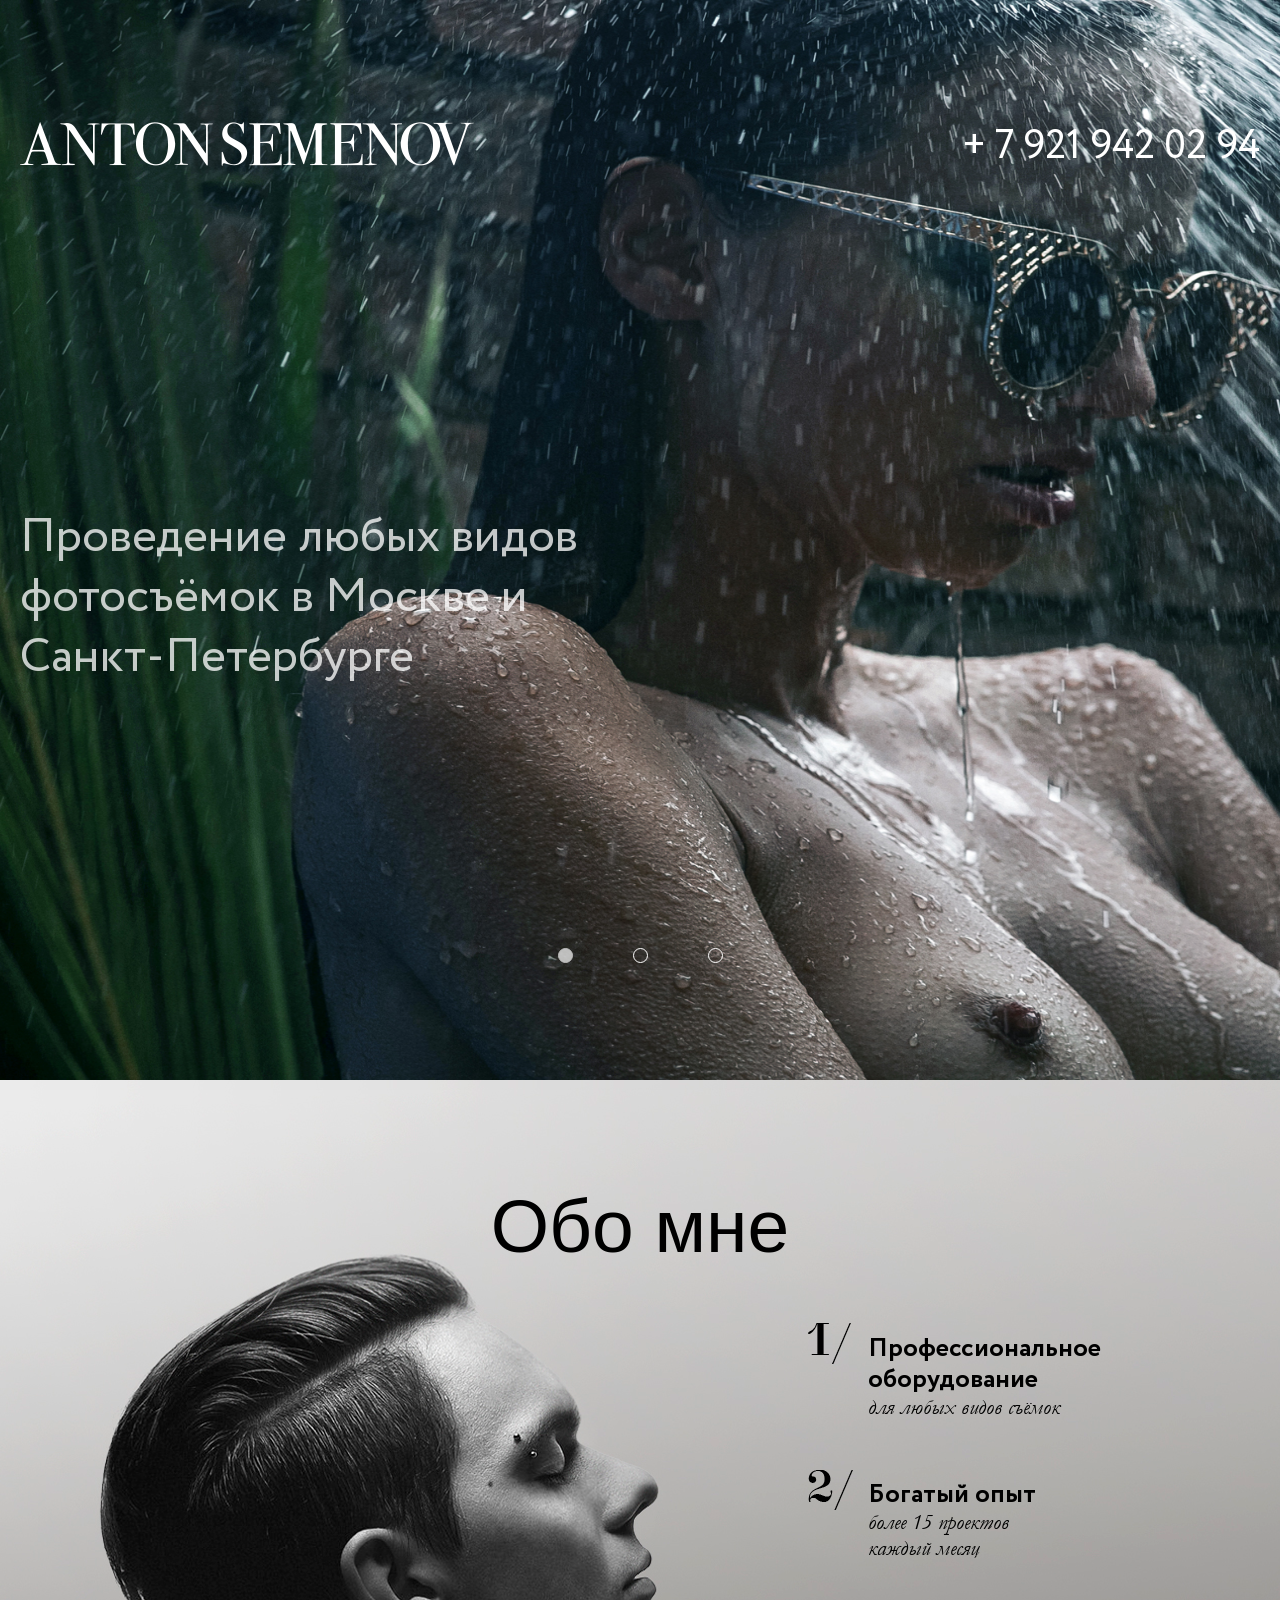
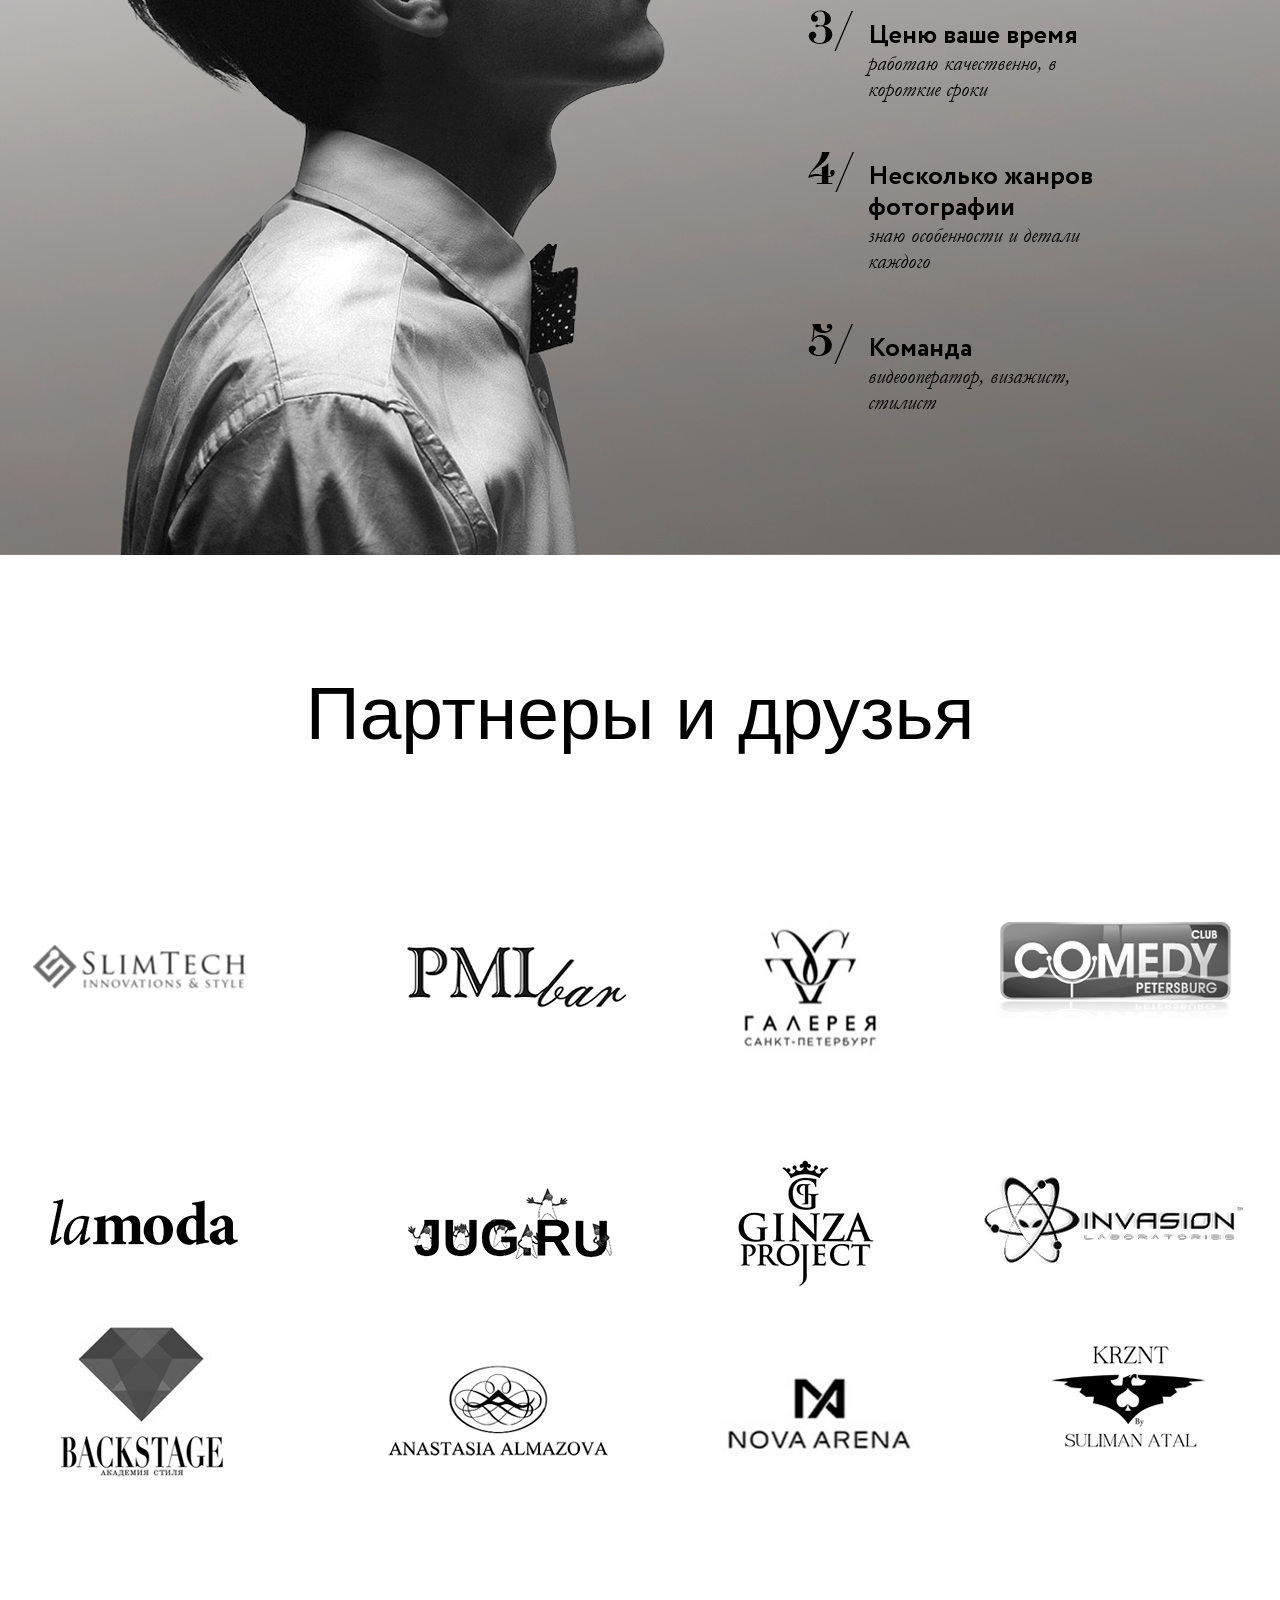
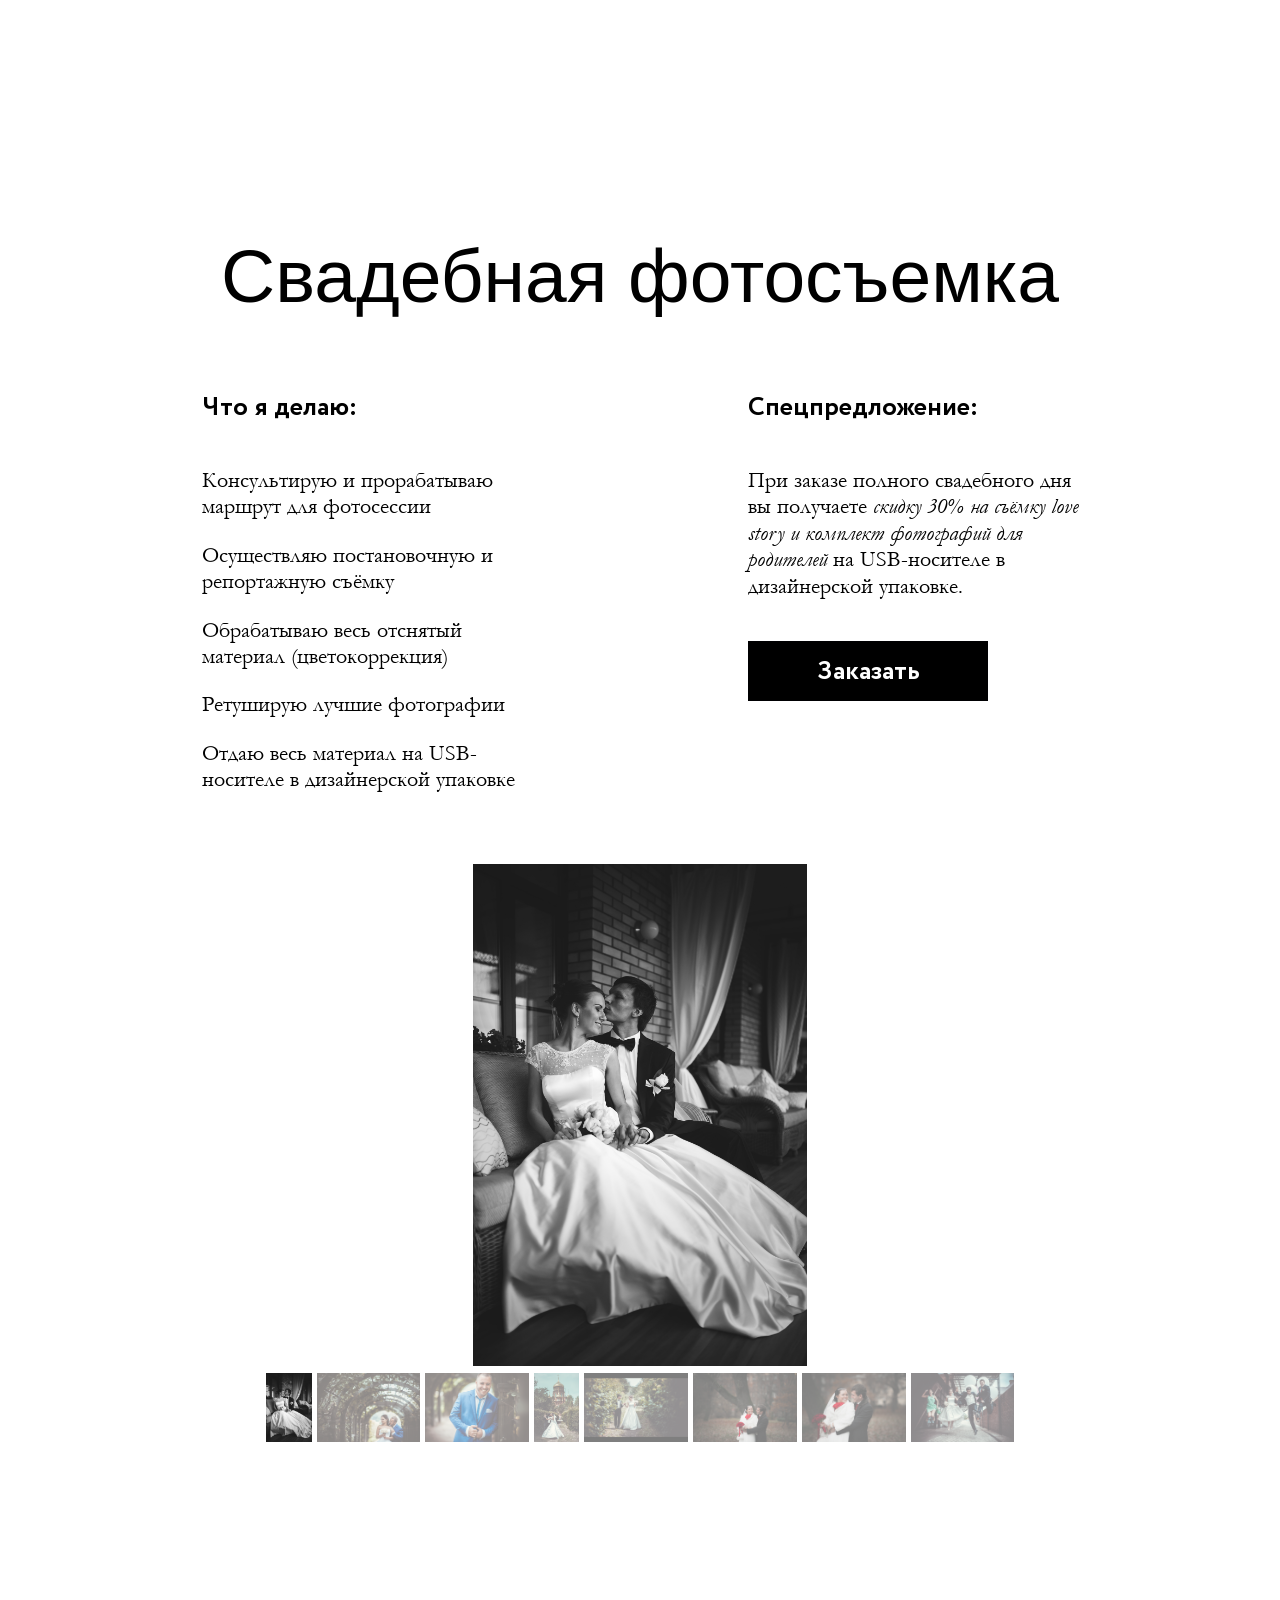
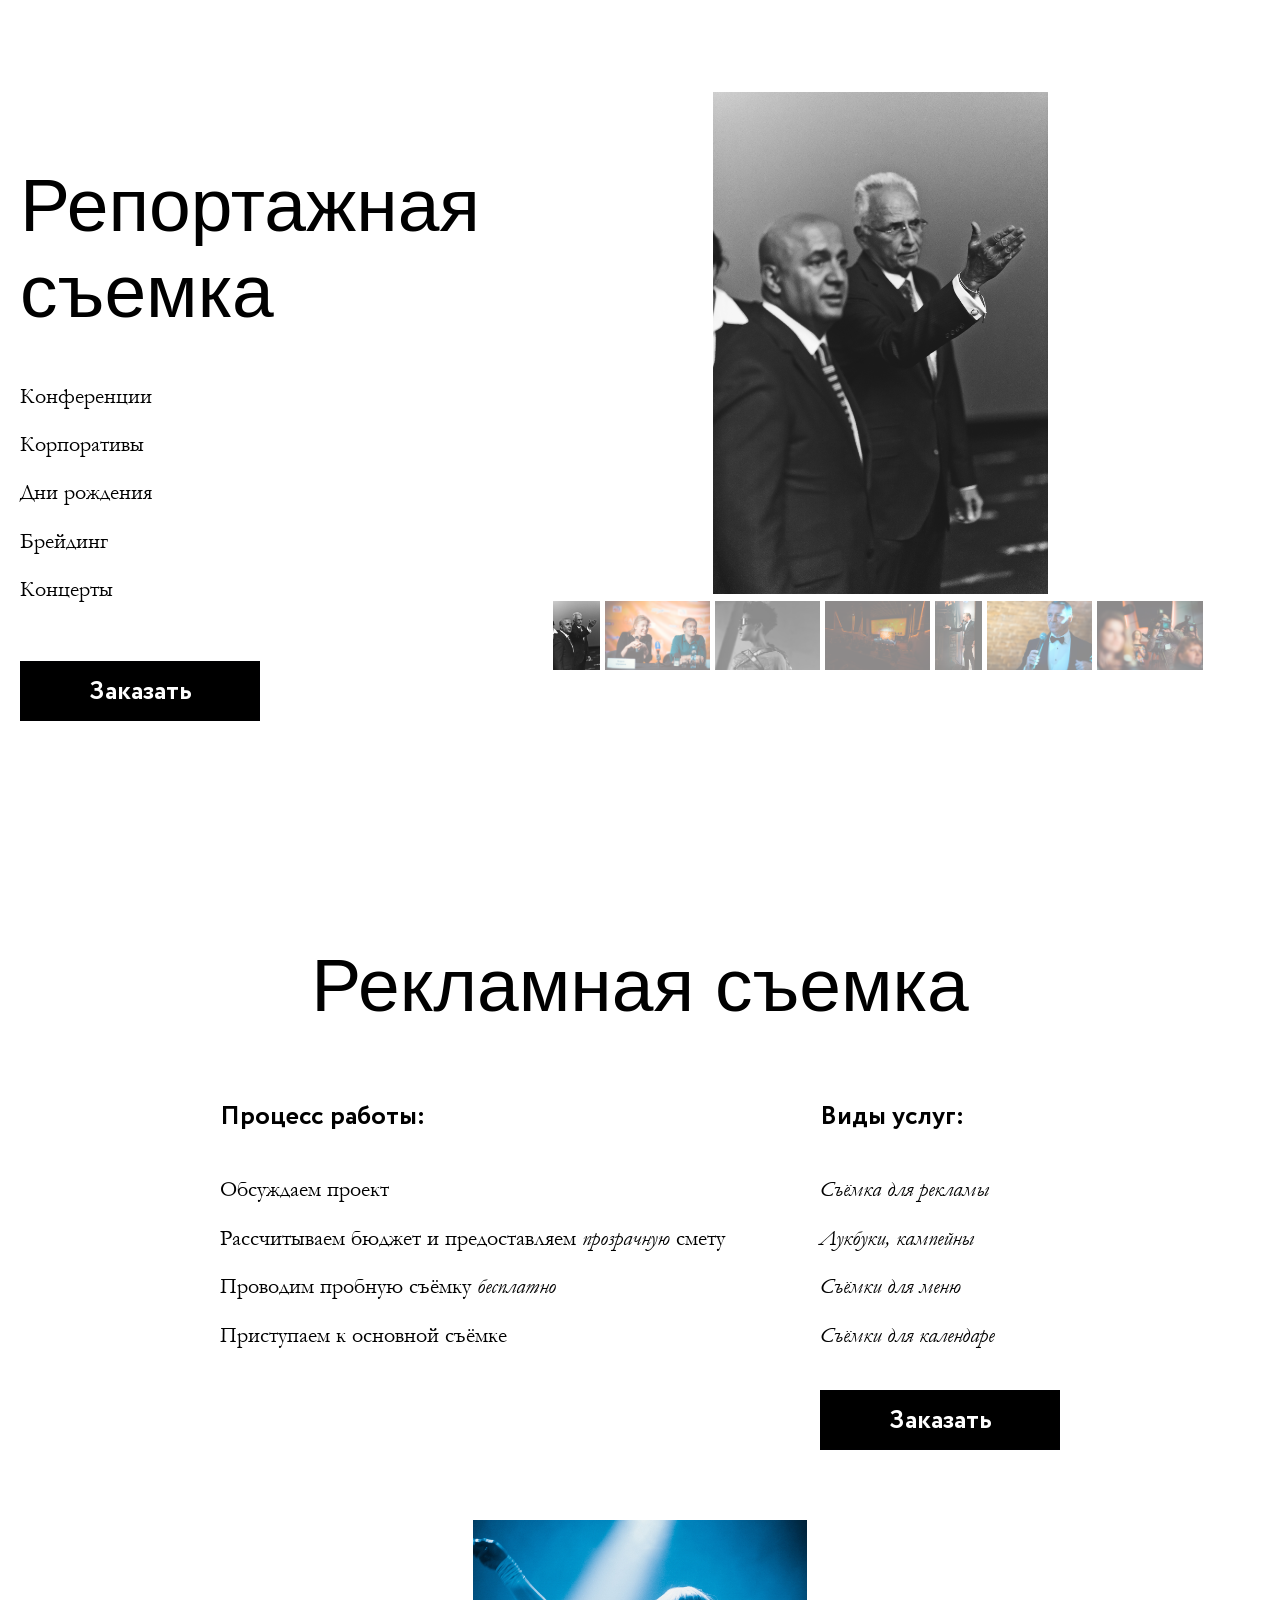
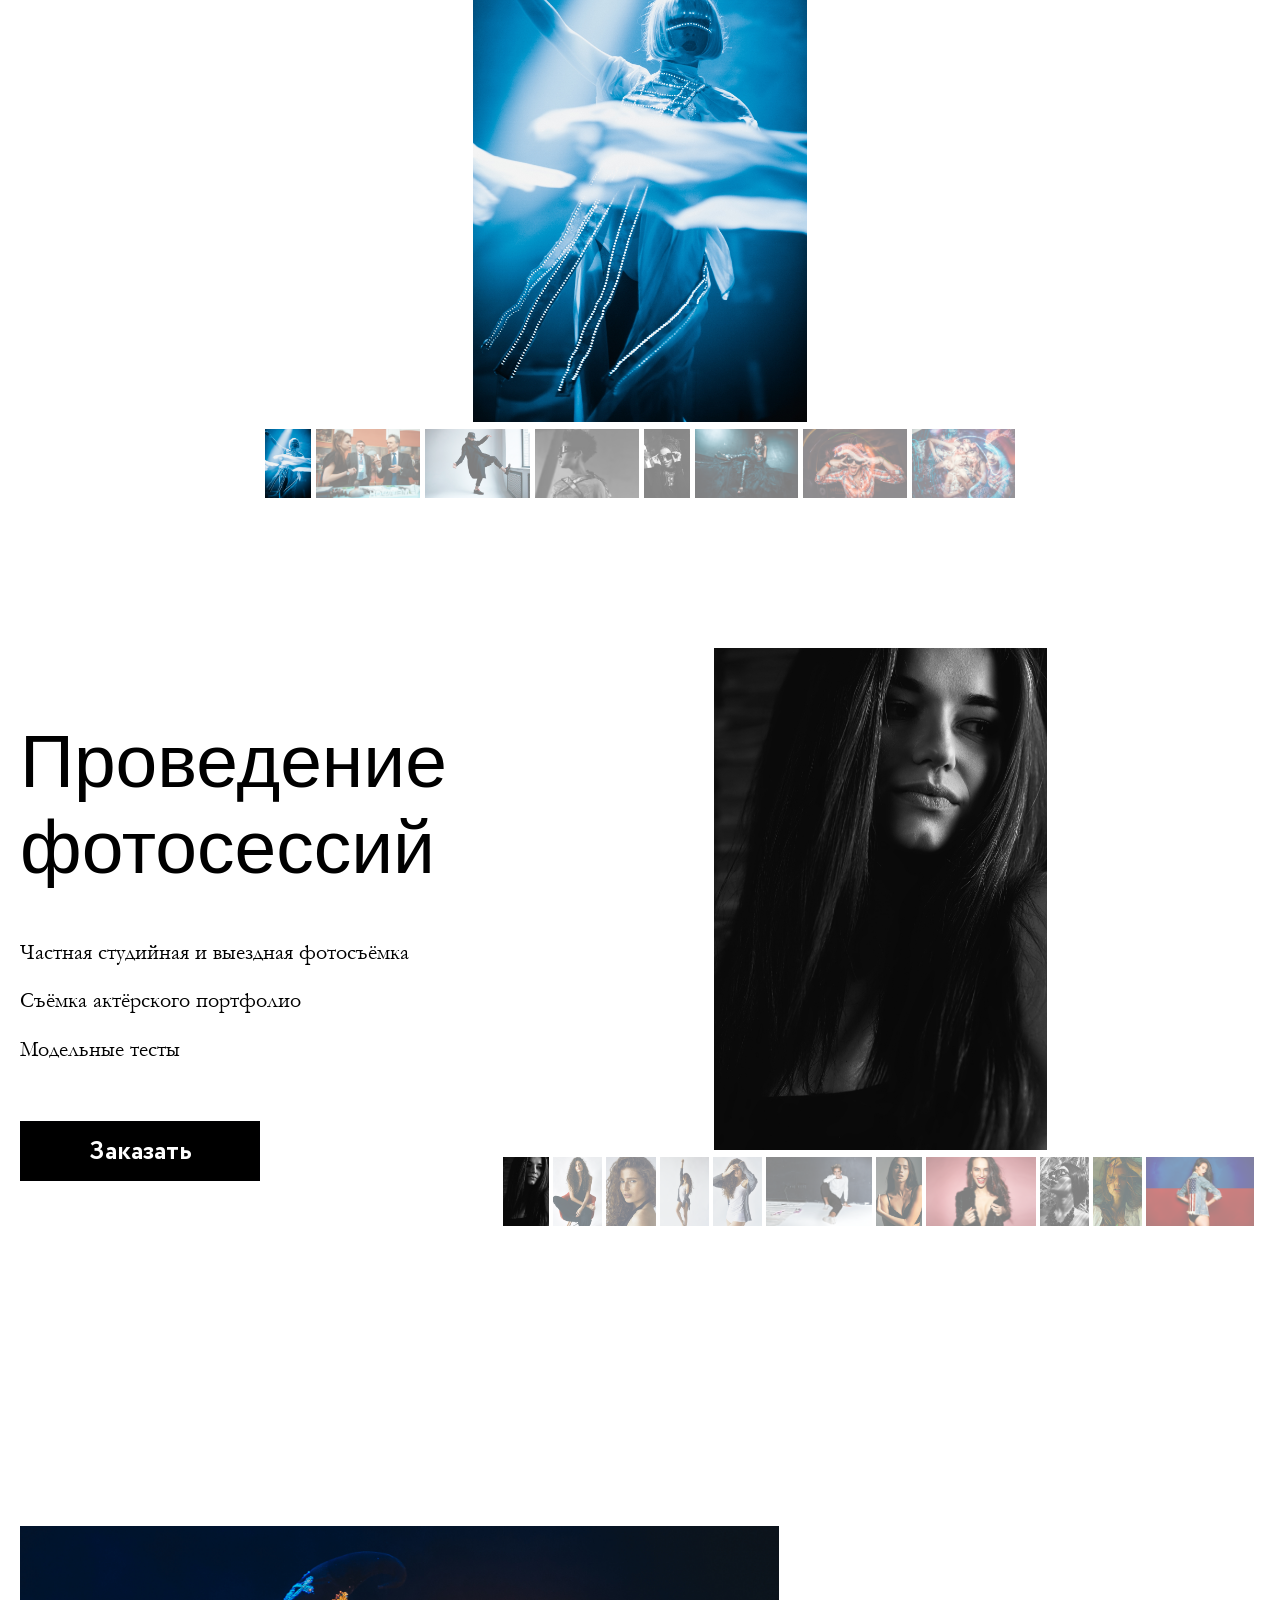
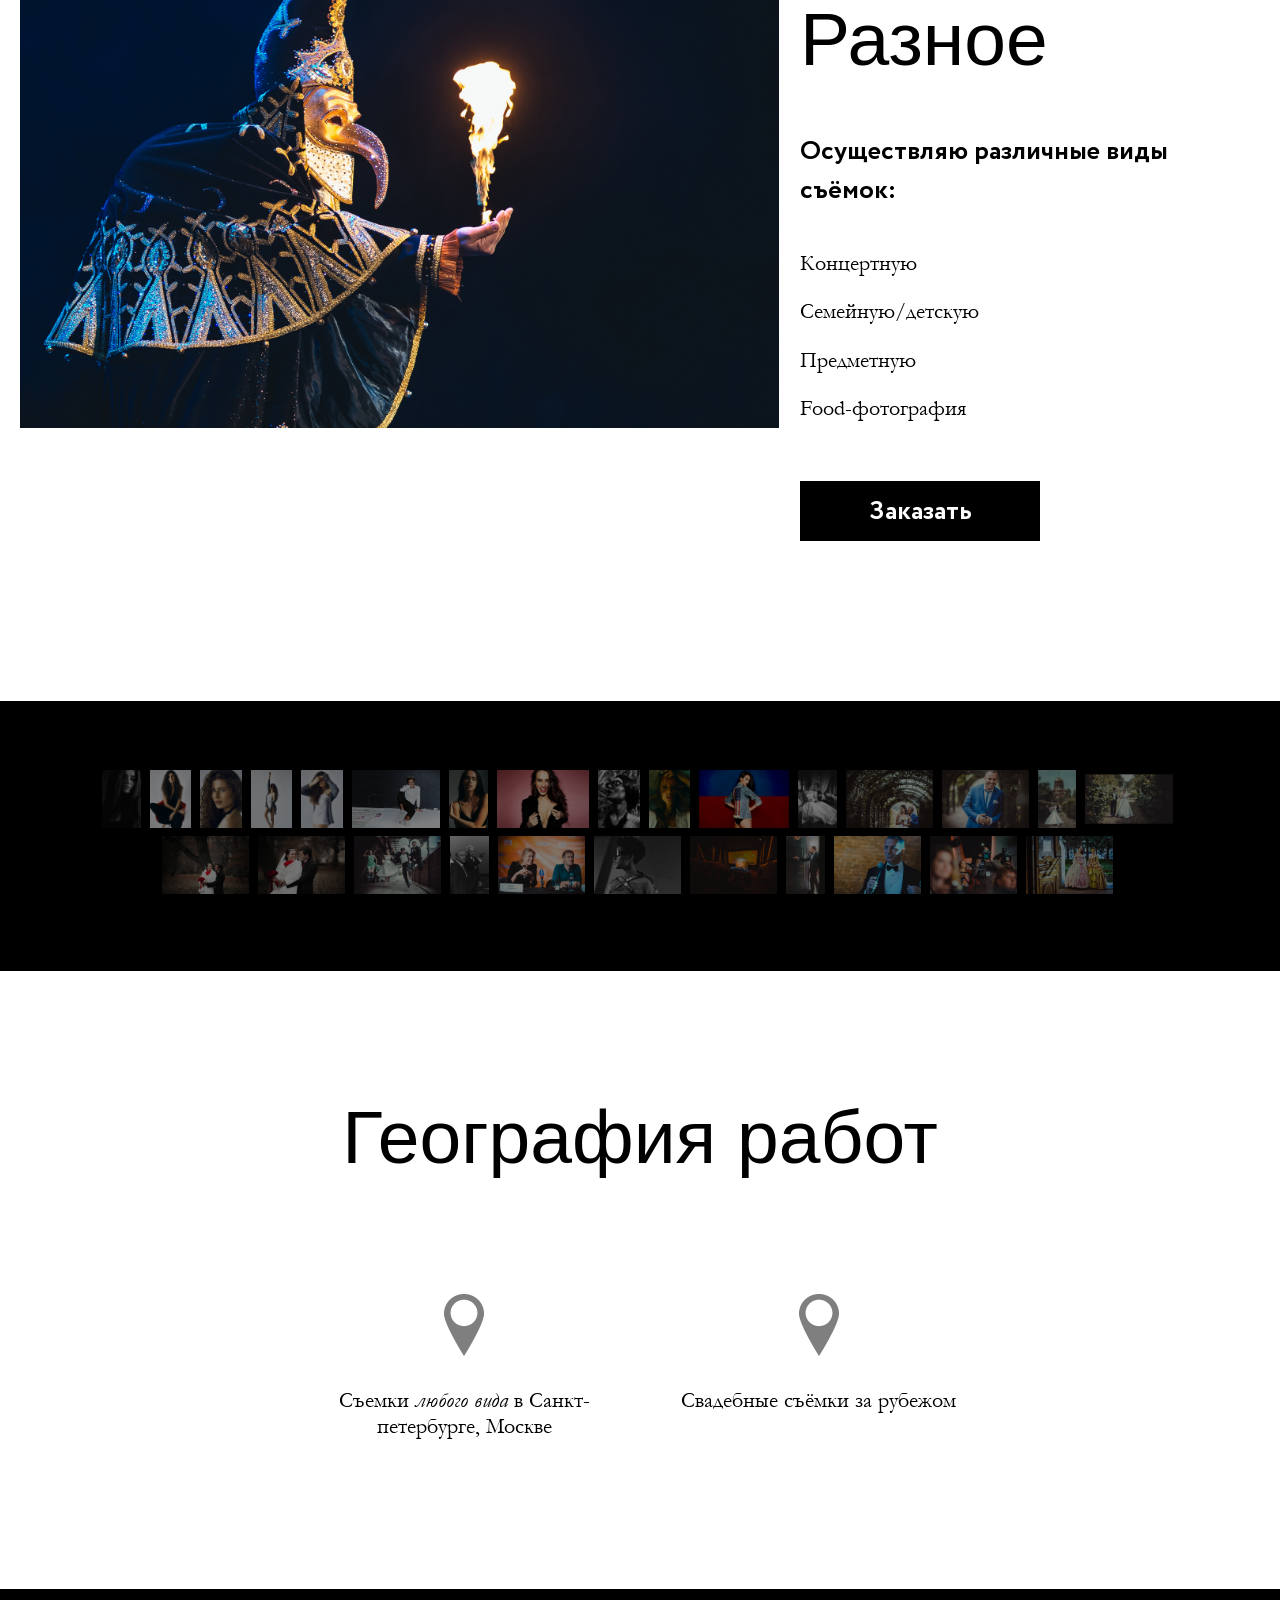
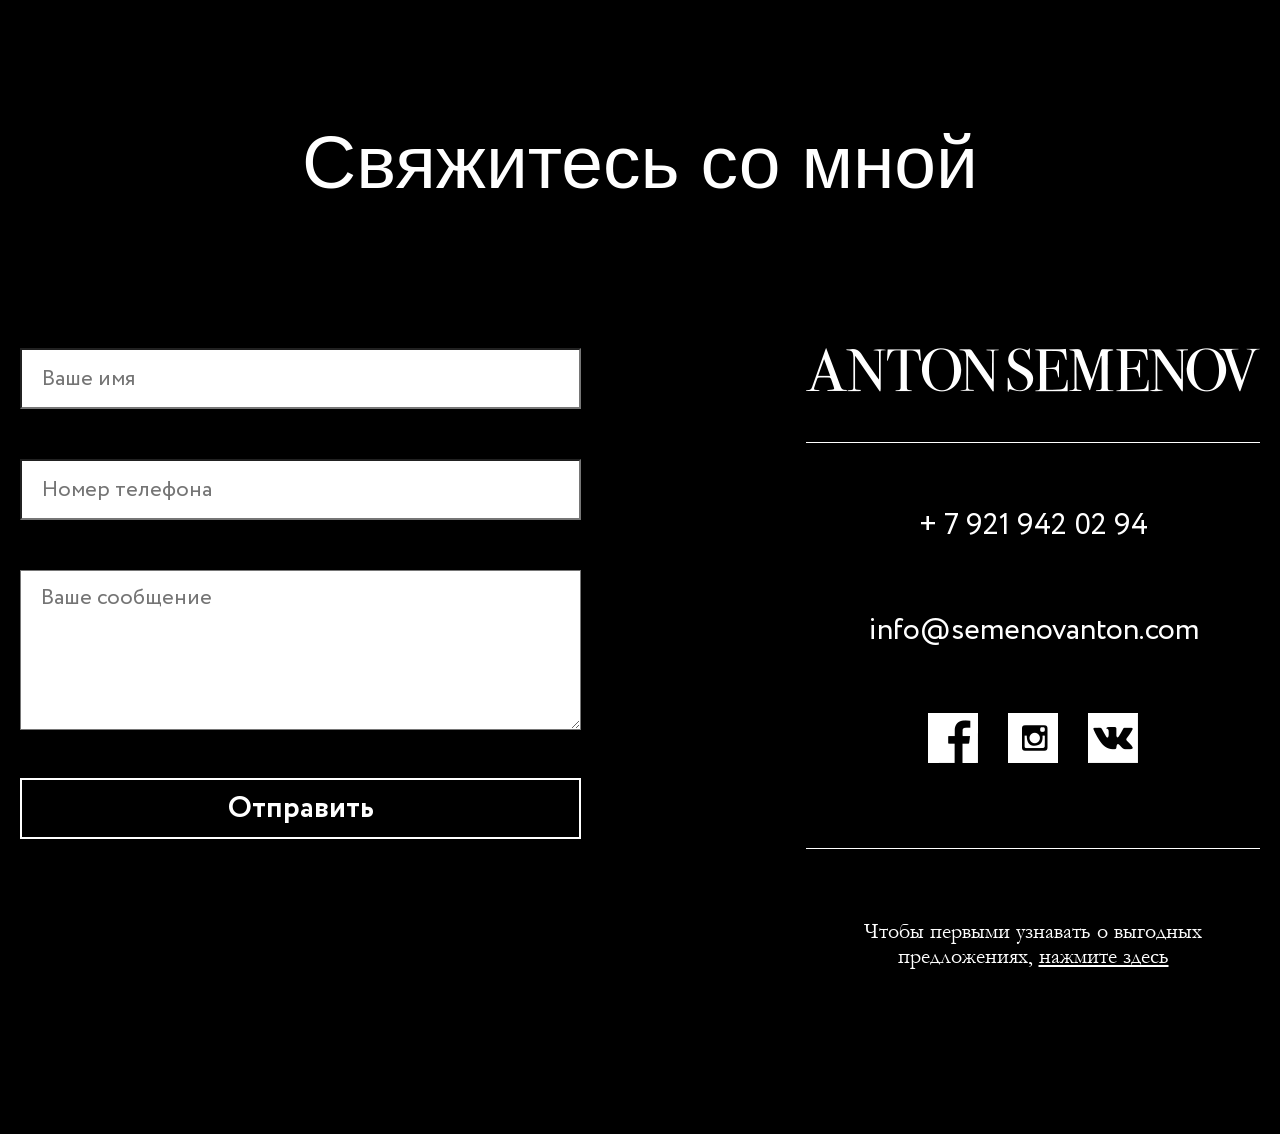
==== views/index.html @ 8fb03eb1 "Initial" ====
<!DOCTYPE html>
<html lang="en">
<head>
    <meta charset="UTF-8">
    <title>Anton Semenov</title>
    <link href="../assets/stylesheets/normalize.css" media="screen" rel="stylesheet" type="text/css">
    <link href="../assets/stylesheets/main.css" media="screen" rel="stylesheet" type="text/css">
    <!--[if lte IE 8]>
    <link href="../assets/stylesheets/ie8.css" media="screen" rel="stylesheet" type="text/css">
    <![endif]-->
    <link href="../assets/lightgallery/src/css/lightgallery.css" media="screen" rel="stylesheet" type="text/css">
    <link href="../assets/lightgallery/src/css/lg-transitions.css" media="screen" rel="stylesheet" type="text/css">
    <link href="../assets/lightgallery/src/css/lg-fb-comment-box.css" media="screen" rel="stylesheet" type="text/css">
    <link href="../assets/owl.carousel.2.0.0-beta.2.4/assets/owl.carousel.css" media="screen" rel="stylesheet" type="text/css">
    <script src="http://ajax.googleapis.com/ajax/libs/jquery/1.11.2/jquery.min.js"></script>
    <!--[if lte IE 8]>
    <script src="../assets/javascripts/css3-mediaqueries.min.js"></script>
    <script src="../assets/javascripts/selectivizr-min.js"></script>
    <script src="../assets/javascripts/html5shiv.min.js"></script>
    <script src="../assets/javascripts/html5shiv-printshiv.min.js"></script>
    <![endif]-->
</head>
<body>
    <section class="slider-section">
        <div class="slider">
            <div class="item">
                <div class="slider-img-container">
                    <img class="slider-img" src="../assets/images/slider/img1.jpg" alt="">
                </div>
                <div class="slider-wrapper">
                    <div class="contacts clearfix">
                        <div class="logo"></div>
                        <div class="phone">+ 7 921 942 02 94</div>
                    </div>
                    <div class="text-block">
                        Проведение любых видов
                        фотосъёмок в Москве
                        и Санкт-Петербурге
                    </div>
                </div>
            </div>
            <div class="item">
                <div class="slider-img-container">
                    <img class="slider-img" src="../assets/images/slider/img2.jpg" alt="">
                </div>
                <div class="slider-wrapper">
                    <div class="contacts clearfix">
                        <div class="logo"></div>
                        <div class="phone">+ 7 921 942 02 94</div>
                    </div>
                    <div class="text-block">
                        Проведение любых видов
                        фотосъёмок в Москве
                        и Санкт-Петербурге
                    </div>
                </div>
            </div>
            <div class="item">
                <div class="slider-img-container">
                    <img class="slider-img" src="../assets/images/slider/img3.jpg" alt="">
                </div>
                <div class="slider-wrapper">
                    <div class="contacts clearfix">
                        <div class="logo"></div>
                        <div class="phone">+ 7 921 942 02 94</div>
                    </div>
                    <div class="text-block">
                        Проведение любых видов
                        фотосъёмок в Москве
                        и Санкт-Петербурге
                    </div>
                </div>
            </div>
        </div>
        <div class="pagination-container">
            <div class="pagination"></div>
        </div>
    </section>
    <section class="about-me">
        <div class="header-container">
            <div class="big-header">Обо мне</div>
        </div>
        <div class="block-wrapper clearfix">
            <div class="photo"></div>
            <table class="advantages-table">
                <tr>
                    <td>
                        <ul class="advantages-list">
                            <li>
                                <div class="number one"></div>
                                <div class="advantage-name">Профессиональное
                                    оборудование</div>
                                <div class="advantage-description">для любых видов съёмок</div>
                            <li>
                                <div class="number two"></div>
                                <div class="advantage-name">Богатый опыт</div>
                                <div class="advantage-description">более 15 проектов<br>
                                    каждый месяц</div>
                            <li>
                                <div class="number three"></div>
                                <div class="advantage-name">Ценю ваше время</div>
                                <div class="advantage-description">работаю качественно,
                                    в короткие сроки</div>
                            <li>
                                <div class="number four"></div>
                                <div class="advantage-name">Несколько
                                    жанров фотографии</div>
                                <div class="advantage-description">знаю особенности
                                    и детали каждого</div>
                            <li>
                                <div class="number five"></div>
                                <div class="advantage-name">Команда</div>
                                <div class="advantage-description">видеооператор,
                                    визажист, стилист</div>
                        </ul>
                    </td>
                    <td>
                        <ul class="advantages-list">
                            <li>
                                <div class="number four"></div>
                                <div class="advantage-name">Несколько
                                    жанров фотографии</div>
                                <div class="advantage-description">знаю особенности
                                    и детали каждого</div>
                            <li>
                                <div class="number five"></div>
                                <div class="advantage-name">Команда</div>
                                <div class="advantage-description">видеооператор,
                                    визажист, стилист</div>
                        </ul>
                    </td>
                </tr>
            </table>
        </div>
    </section>
    <section class="partners">
        <div class="big-header">Партнеры и друзья</div>
        <div class="block-wrapper">
            <ul class="partners-list first">
               <li class="slimtech">
                   <a href=""></a>
                <li class="pmi">
                    <a href=""></a>
                <li class="gallery">
                    <a href=""></a>
                <li class="comedy">
                    <a href=""></a>
            </ul>
            <ul class="partners-list second">
                <li class="lamoda">
                    <a href=""></a>
                <li class="yug">
                    <a href=""></a>
                <li class="ginza">
                    <a href=""></a>
                <li class="invasion">
                    <a href=""></a>
            </ul>
            <ul class="partners-list third">
                <li class="backstage">
                    <a href=""></a>
                <li class="almazova">
                    <a href=""></a>
                <li class="nova-arena">
                    <a href=""></a>
                <li class="krznt">
                    <a href=""></a>
            </ul>
        </div>
    </section>
    <section class="wedding">
        <div class="block-wrapper clearfix">
            <article class="section-description">
                <div class="big-header">Свадебная <span>фотосъемка</span></div>
                <div class="articles clearfix">
                    <div class="offer">
                        <div class="offer-name">Что я делаю:</div>
                        <ul class="offer-list">
                            <li>Консультирую и прорабатываю маршрут для фотосессии
                            <li>Осуществляю постановочную и репортажную съёмку
                            <li>Обрабатываю весь отснятый материал (цветокоррекция)
                            <li>Ретуширую лучшие фотографии
                            <li>Отдаю весь материал на USB- носителе в дизайнерской упаковке
                        </ul>
                    </div>
                    <div class="offer right">
                        <div class="offer-name">Cпецпредложение:</div>
                        <ul class="offer-list">
                            <li>При заказе полного свадебного дня вы получаете <span>скидку 30% на съёмку love story и
                                комплект фотографий для родителей</span> на USB-носителе в дизайнерской упаковке.
                        </ul>
                        <a href="#" class="btn">Заказать</a>
                    </div>
                </div>
            </article>
            <article class="gallery">
                <div class="big-img-container">
                    <div class="bg"></div>
                    <img src="../assets/images/wedding/big1.jpg" alt="wedding" class="big-img vertical">
                </div>
                <div class="small-images-container">
                    <ul class="small-images-list">
                        <li><img src="../assets/images/wedding/big1.jpg" alt="wedding" class="small-img vertical active">
                        <li><img src="../assets/images/wedding/big2.jpg" alt="wedding" class="small-img">
                        <li><img src="../assets/images/wedding/big3.jpg" alt="wedding" class="small-img">
                        <li><img src="../assets/images/wedding/big4.jpg" alt="wedding" class="small-img vertical">
                        <li><img src="../assets/images/wedding/big5.jpg" alt="wedding" class="small-img">
                        <li><img src="../assets/images/wedding/big6.jpg" alt="wedding" class="small-img">
                        <li><img src="../assets/images/wedding/big7.jpg" alt="wedding" class="small-img">
                        <li><img src="../assets/images/wedding/big8.jpg" alt="wedding" class="small-img">
                    </ul>
                </div>
            </article>
        </div>
    </section>
    <section class="report">
        <div class="block-wrapper clearfix">
            <article class="section-description">
            <div class="articles">
                <div class="big-header">Репортажная <span>съемка</span></div>
                <div class="offer">
                    <ul class="offer-list">
                        <li>Конференции
                        <li>Корпоративы
                        <li>Дни рождения
                        <li>Брейдинг
                        <li>Концерты
                    </ul>
                    <a class="btn" href="">Заказать</a>
                </div>
            </div>
            </article>
            <article class="gallery">
                <div class="big-img-container">
                    <div class="bg"></div>
                    <img src="../assets/images/report/big1.jpg" alt="report" class="big-img vertical">
                </div>
                <div class="small-images-container">
                    <ul class="small-images-list">
                        <li><img src="../assets/images/report/big1.jpg" alt="report" class="small-img vertical active">
                        <li><img src="../assets/images/report/big2.jpg" alt="report" class="small-img">
                        <li><img src="../assets/images/report/big3.jpg" alt="report" class="small-img">
                        <li><img src="../assets/images/report/big4.jpg" alt="report" class="small-img">
                        <li><img src="../assets/images/report/big5.jpg" alt="report" class="small-img vertical">
                        <li><img src="../assets/images/report/big6.jpg" alt="report" class="small-img">
                        <li><img src="../assets/images/report/big7.jpg" alt="report" class="small-img">
                        <li><img src="../assets/images/report/big8.jpg" alt="report" class="small-img">
                    </ul>
                </div>
            </article>
        </div>
    </section>
    <section class="ads">
        <div class="block-wrapper clearfix">
            <article class="section-description">
                <div class="big-header">Рекламная <span>съемка</span></div>
                <div class="articles clearfix">
                    <div class="offer">
                        <div class="offer-name">Процесс работы:</div>
                        <ul class="offer-list">
                            <li>Обсуждаем проект
                            <li>Рассчитываем бюджет и предоставляем <span>прозрачную</span> смету
                            <li>Проводим пробную съёмку <span>бесплатно</span>
                            <li>Приступаем к основной съёмке
                        </ul>
                    </div>
                    <div class="offer right">
                        <div class="offer-name">Виды услуг:</div>
                        <ul class="offer-list">
                            <li><span>Съёмка для рекламы</span>
                            <li><span>Лукбуки, кампейны</span>
                            <li><span>Съёмки для меню </span>
                            <li><span>Съёмки для календаре</span>
                        </ul>
                        <a href="#" class="btn">Заказать</a>
                    </div>
                </div>
            </article>
            <article class="gallery">
                <div class="big-img-container">
                    <div class="bg"></div>
                    <img src="../assets/images/_r_/big1.jpg" alt="ads" class="big-img vertical">
                </div>
                <div class="small-images-container">
                    <ul class="small-images-list">
                        <li><img src="../assets/images/_r_/big1.jpg" alt="_r_" class="small-img vertical active">
                        <li><img src="../assets/images/_r_/big2.jpg" alt="_r_" class="small-img">
                        <li><img src="../assets/images/_r_/big3.jpg" alt="_r_" class="small-img">
                        <li><img src="../assets/images/_r_/big4.jpg" alt="_r_" class="small-img">
                        <li><img src="../assets/images/_r_/big5.jpg" alt="_r_" class="small-img vertical">
                        <li><img src="../assets/images/_r_/big6.jpg" alt="_r_" class="small-img">
                        <li><img src="../assets/images/_r_/big7.jpg" alt="_r_" class="small-img">
                        <li><img src="../assets/images/_r_/big8.jpg" alt="_r_" class="small-img">
                    </ul>
                </div>
            </article>
        </div>
    </section>
    <section class="photoset">
        <div class="block-wrapper clearfix">
            <article class="section-description">
                <div class="articles">
                    <div class="big-header">Проведение <span>фотосессий</span></div>
                    <div class="offer">
                        <ul class="offer-list">
                            <li>Частная студийная и выездная фотосъёмка
                            <li>Съёмка актёрского портфолио
                            <li>Модельные тесты
                        </ul>
                        <a class="btn" href="">Заказать</a>
                    </div>
                </div>
            </article>
            <article class="gallery">
                <div class="big-img-container">
                    <div class="bg"></div>
                    <img src="../assets/images/photoset/big1.jpg" alt="report" class="big-img vertical">
                </div>
                <div class="small-images-container">
                    <ul class="small-images-list">
                        <li><img src="../assets/images/photoset/big1.jpg" alt="photoset" class="small-img vertical active">
                        <li><img src="../assets/images/photoset/big2.jpg" alt="photoset" class="small-img vertical">
                        <li><img src="../assets/images/photoset/big3.jpg" alt="photoset" class="small-img vertical">
                        <li><img src="../assets/images/photoset/big4.jpg" alt="photoset" class="small-img vertical">
                        <li><img src="../assets/images/photoset/big5.jpg" alt="photoset" class="small-img vertical">
                        <li><img src="../assets/images/photoset/big6.jpg" alt="photoset" class="small-img">
                        <li><img src="../assets/images/photoset/big7.jpg" alt="photoset" class="small-img vertical">
                        <li><img src="../assets/images/photoset/big8.jpg" alt="photoset" class="small-img">
                        <li><img src="../assets/images/photoset/big9.jpg" alt="photoset" class="small-img vertical">
                        <li><img src="../assets/images/photoset/big10.jpg" alt="photoset" class="small-img vertical">
                        <li><img src="../assets/images/photoset/big11.jpg" alt="photoset" class="small-img">
                    </ul>
                </div>
            </article>
        </div>
    </section>
    <section class="others">
        <div class="block-wrapper clearfix">
            <article class="section-description">
                <div class="articles">
                    <div class="big-header">Разное</div>
                    <div class="offer">
                        <div class="offer-name">Осуществляю различные виды съёмок:</div>
                        <ul class="offer-list">
                            <li>Концертную
                            <li>Семейную/детскую
                            <li>Предметную
                            <li>Food-фотография
                        </ul>
                        <a class="btn" href="">Заказать</a>
                    </div>
                </div>
            </article>
            <article class="gallery">
                <div class="big-img-container">
                    <div class="bg"></div>
                    <img src="../assets/images/others/big1.jpg" alt="report" class="big-img">
                </div>
            </article>
        </div>
    </section>
    <section class="large-gallery">
        <div id="lightgallery" class="large-gallery-container">
            <a href="../assets/images/photoset/big1.jpg">
                <img class="vertical" src="../assets/images/photoset/big1.jpg" />
            </a>
            <a href="../assets/images/photoset/big2.jpg">
                <img src="../assets/images/photoset/big2.jpg" />
            </a>
            <a href="../assets/images/photoset/big3.jpg">
                <img src="../assets/images/photoset/big3.jpg" />
            </a>
            <a href="../assets/images/photoset/big4.jpg">
                <img src="../assets/images/photoset/big4.jpg" />
            </a>
            <a href="../assets/images/photoset/big5.jpg">
                <img src="../assets/images/photoset/big5.jpg" />
            </a>
            <a href="../assets/images/photoset/big6.jpg">
                <img src="../assets/images/photoset/big6.jpg" />
            </a>
            <a href="../assets/images/photoset/big7.jpg">
                <img src="../assets/images/photoset/big7.jpg" />
            </a>
            <a href="../assets/images/photoset/big8.jpg">
                <img src="../assets/images/photoset/big8.jpg" />
            </a>
            <a href="../assets/images/photoset/big9.jpg">
                <img src="../assets/images/photoset/big9.jpg" />
            </a>
            <a href="../assets/images/photoset/big10.jpg">
                <img src="../assets/images/photoset/big10.jpg" />
            </a>
            <a href="../assets/images/photoset/big11.jpg">
                <img src="../assets/images/photoset/big11.jpg" />
            </a>
            <a href="../assets/images/wedding/big1.jpg">
                <img class="vertical" src="../assets/images/wedding/big1.jpg" />
            </a>
            <a href="../assets/images/wedding/big2.jpg">
                <img src="../assets/images/wedding/big2.jpg" />
            </a>
            <a href="../assets/images/wedding/big3.jpg">
                <img src="../assets/images/wedding/big3.jpg" />
            </a>
            <a href="../assets/images/wedding/big4.jpg">
                <img src="../assets/images/wedding/big4.jpg" />
            </a>
            <a href="../assets/images/wedding/big5.jpg">
                <img src="../assets/images/wedding/big5.jpg" />
            </a>
            <a href="../assets/images/wedding/big6.jpg">
                <img src="../assets/images/wedding/big6.jpg" />
            </a>
            <a href="../assets/images/wedding/big7.jpg">
                <img src="../assets/images/wedding/big7.jpg" />
            </a>
            <a href="../assets/images/wedding/big8.jpg">
                <img src="../assets/images/wedding/big8.jpg" />
            </a>
            <a href="../assets/images/report/big1.jpg">
                <img class="vertical" src="../assets/images/report/big1.jpg" />
            </a>
            <a href="../assets/images/report/big2.jpg">
                <img src="../assets/images/report/big2.jpg" />
            </a>
            <a href="../assets/images/report/big3.jpg">
                <img src="../assets/images/report/big3.jpg" />
            </a>
            <a href="../assets/images/report/big4.jpg">
                <img src="../assets/images/report/big4.jpg" />
            </a>
            <a href="../assets/images/report/big5.jpg">
                <img src="../assets/images/report/big5.jpg" />
            </a>
            <a href="../assets/images/report/big6.jpg">
                <img src="../assets/images/report/big6.jpg" />
            </a>
            <a href="../assets/images/report/big7.jpg">
                <img src="../assets/images/report/big7.jpg" />
            </a>
            <a href="../assets/images/report/big8.jpg">
                <img src="../assets/images/report/big8.jpg" />
            </a>
        </div>
    </section>
    <section class="geolocation">
        <div class="block-wrapper">
            <div class="big-header">География работ</div>
            <ul class="geo-list">
            <li class="geo">
                <div class="geo-image"></div>
                <div class="geo-description">Съемки <span>любого вида</span> в Санкт-петербурге, Москве</div>
            <li class="geo">
            <div class="geo-image"></div>
            <div class="geo-description">Свадебные съёмки за рубежом</div>
            </ul>
        </div>
    </section>
    <footer>
        <div class="block-wrapper">
            <div class="big-header">Свяжитесь со мной</div>
            <article class="contacts-block clearfix">
                <form action="" class="send-contacts" method="post" id="contacts-form">
                    <div class="form-wrapper">
                        <input type="text" name="name" placeholder="Ваше имя">
                        <input type="text" name="phone" placeholder="Номер телефона">
                        <textarea name="message" placeholder="Ваше сообщение"></textarea>
                        <input type="submit" name="submit" value="Отправить">
                    </div>
                </form>
                <div class="contacts">
                    <div class="logo"></div>
                    <div class="line"></div>
                    <div class="phone">+ 7 921 942 02 94</div>
                    <div class="email">info@semenovanton.com</div>
                    <ul class="social-list">
                        <li><a class="social-btn fb" href=""></a>
                        <li><a class="social-btn inst" href=""></a>
                        <li><a class="social-btn vk" href=""></a>
                    </ul>
                    <div class="line"></div>
                    <div class="subscribe">Чтобы первыми узнавать о выгодных
                        предложениях, <a href="#">нажмите здесь</a></div>
                </div>
            </article>
        </div>
    </footer>
    <script src="../assets/javascripts/jquery.carouFredSel-6.2.1-packed.js"></script>
    <script src="../assets/lightgallery/src/js/lightgallery.js"></script>
    <script src="../assets/lightgallery/src/js/lg-thumbnail.js"></script>
    <script src="../assets/lightgallery/src/js/lg-autoplay.js"></script>
    <script src="../assets/lightgallery/src/js/lg-fullscreen.js"></script>
    <script src="../assets/javascripts/owl.carousel.min.js"></script>
    <script src="../assets/javascripts/main.js"></script>
</body>
</html>
---- assets/stylesheets/main.css ----
@font-face {
  font-family: 'Circe-Light';
  src: url("../fonts/circe/Circe-Light.eot") format("embedded-opentype");
  src: url("../fonts/circe/Circe-Light.eot");
  src: url("../fonts/circe/Circe-Light.eot") format("embedded-opentype"), url("../fonts/circe/Circe-Light.woff") format("woff"), url("../fonts/circe/Circe-Light.ttf") format("truetype"), url("../fonts/circe/Circe-Light.svg") format("svg");
  font-weight: normal;
  font-style: normal; }

@font-face {
  font-family: 'Circe-Regular';
  src: url("../fonts/circe/Circe-Regular.eot") format("embedded-opentype");
  src: url("../fonts/circe/Circe-Regular.eot");
  src: url("../fonts/circe/Circe-Regular.eot") format("embedded-opentype"), url("../fonts/circe/Circe-Regular.woff") format("woff"), url("../fonts/circe/Circe-Regular.ttf") format("truetype"), url("../fonts/circe/Circe-Regular.svg") format("svg");
  font-weight: normal;
  font-style: normal; }

@font-face {
  font-family: 'Circe-Bold';
  src: url("../fonts/circe/Circe-Bold.eot") format("embedded-opentype");
  src: url("../fonts/circe/Circe-Bold.eot");
  src: url("../fonts/circe/Circe-Bold.eot") format("embedded-opentype"), url("../fonts/circe/Circe-Bold.woff") format("woff"), url("../fonts/circe/Circe-Bold.ttf") format("truetype"), url("../fonts/circe/Circe-Bold.svg") format("svg");
  font-weight: normal;
  font-style: normal; }

@font-face {
  font-family: 'Didona';
  src: url("../fonts/didona/Didona.eot") format("embedded-opentype");
  src: url("../fonts/didona/Didona.eot");
  src: url("../fonts/didona/Didona.eot?#iefix") format("embedded-opentype");
  src: url("../fonts/didona/Didona.woff") format("woff"), url("../fonts/didona/Didona.ttf") format("truetype"), url("../fonts/didona/Didona.svg") format("svg");
  font-weight: normal;
  font-style: normal; }

@font-face {
  font-family: 'Garamond';
  src: url("../fonts/garamond/Garamond.eot") format("embedded-opentype");
  src: url("../fonts/garamond/Garamond.eot");
  src: url("../fonts/garamond/Garamond.eot") format("embedded-opentype"), url("../fonts/garamond/Garamond.woff") format("woff"), url("../fonts/garamond/Garamond.ttf") format("truetype"), url("../fonts/garamond/Garamond.svg") format("svg");
  font-weight: normal;
  font-style: normal; }

@font-face {
  font-family: 'Garamond-Italic';
  src: url("../fonts/garamond/Garamond-Italic.eot") format("embedded-opentype");
  src: url("../fonts/garamond/Garamond-Italic.eot");
  src: url("../fonts/garamond/Garamond-Italic.eot") format("embedded-opentype"), url("../fonts/garamond/Garamond-Italic.woff") format("woff"), url("../fonts/garamond/Garamond-Italic.svg") format("svg");
  font-weight: normal;
  font-style: normal; }

input:-webkit-autofill,
input:-webkit-autofill:hover,
input:-webkit-autofill:focus,
input:-webkit-autofill:active,
textarea:-webkit-autofill,
textarea:-webkit-autofill:hover,
textarea:-webkit-autofill:focus,
textarea:-webkit-autofill:active {
  border: 0;
  outline: 0;
  outline-width: 0;
  -webkit-box-shadow: 0 0 0 1000px #fff inset;
  color: #444 !important;
  -webkit-text-fill-color: #444 !important; }

.clearfix:after {
  display: table;
  content: '';
  clear: both; }

.partners .partners-list li:before {
  position: absolute;
  top: 0;
  left: 0;
  right: 0;
  bottom: 0;
  content: ""; }

* {
  margin: 0;
  padding: 0; }

body {
  width: 100%;
  min-width: 1024px;
  font-family: "Circe-Regular", sans-serif;
  font-size: 18px;
  text-align: center;
  color: white;
  overflow-x: hidden; }

.slider-section {
  position: relative; }

.block-wrapper {
  margin: 0 auto;
  position: relative; }

.big-header {
  font-family: Didona, sans-serif;
  font-size: 75px;
  color: #000; }

.about-me {
  height: 1075px;
  padding-top: 88px;
  -webkit-box-sizing: border-box;
  -moz-box-sizing: border-box;
  box-sizing: border-box;
  /*.number {
    font: {
      family: "Didona", sans-serif;
      size: 45px;
    }
    color: #000;
    text-transform: uppercase;
    position: absolute;
    top: -10px;
    left: 0;
    .slash  {
      position: absolute;
      top: 5px;
      left: 10px;
    }
    &.three {
      @include size($number-w,$number-h);
      background: url("../images/sprite/img3.png") 0 0 no-repeat;
    }
  }*/
  background: url("../images/bg.png") center 0 no-repeat; }
  .about-me .block-wrapper {
    width: 1520px; }
  .about-me .header-container {
    height: 163px;
    -webkit-box-sizing: border-box;
    -moz-box-sizing: border-box;
    box-sizing: border-box;
    padding-top: 15px; }
  .about-me .advantages-table {
    float: right;
    height: 641px; }
    .about-me .advantages-table td {
      vertical-align: middle;
      padding-right: 80px; }
      .about-me .advantages-table td:last-child {
        padding-right: 0; }
  .about-me .advantages-list {
    list-style: none; }
    .about-me .advantages-list li {
      width: 320px;
      text-align: left;
      display: block;
      -webkit-box-sizing: border-box;
      -moz-box-sizing: border-box;
      box-sizing: border-box;
      position: relative;
      padding-left: 60px;
      margin-bottom: 57px; }
      .about-me .advantages-list li:last-child {
        margin-bottom: 0; }
      .about-me .advantages-list li:nth-child(4), .about-me .advantages-list li:nth-child(5) {
        display: none; }
  @media (max-width: 1700px) {
    .about-me .block-wrapper {
      width: 1240px; }
    .about-me .advantages-table {
      min-height: 641px; }
      .about-me .advantages-table td:last-child {
        display: none; }
    .about-me .advantages-list li:nth-child(4), .about-me .advantages-list li:nth-child(5) {
      display: block; } }
  .about-me .number {
    width: 45px;
    height: 41px;
    position: absolute;
    top: -10px;
    left: 0; }
    .about-me .number.one {
      width: 43px;
      height: 41px;
      background: url("../images/sprite/img1.png") 0 0 no-repeat; }
    .about-me .number.two {
      background: url("../images/sprite/img2.png") 0 0 no-repeat; }
    .about-me .number.three {
      background: url("../images/sprite/img3.png") 0 0 no-repeat; }
    .about-me .number.four {
      width: 46px;
      height: 41px;
      background: url("../images/sprite/img4.png") 0 0 no-repeat; }
    .about-me .number.five {
      background: url("../images/sprite/img5.png") 0 0 no-repeat; }
  .about-me .advantage-name {
    line-height: 1.2;
    font-family: 'Circe-Bold';
    font-size: 26px;
    color: #000; }
  .about-me .advantage-description {
    line-height: 1.2;
    font-family: 'Garamond-Italic';
    font-size: 22px;
    color: #000; }
  @media (max-width: 1528px) {
    .about-me {
      background-image: url("../images/small-bg.png"); }
      .about-me .advantages-table {
        margin-right: 50px; } }

.section-description .articles .offer {
  text-align: left;
  float: left;
  width: 330px; }
  .section-description .articles .offer.right {
    float: right; }
.section-description .articles .offer-name {
  margin-bottom: 41px;
  font-family: "Circe-Bold", sans-serif;
  font-size: 26px;
  color: #000; }
.section-description .articles .offer-list {
  list-style: none; }
  .section-description .articles .offer-list li {
    display: block;
    line-height: 1.2;
    font-family: "Garamond", sans-serif;
    font-size: 22px;
    color: #000;
    margin-bottom: 22px; }
    .section-description .articles .offer-list li span {
      font-family: "Garamond-Italic", sans-serif; }
    .section-description .articles .offer-list li:last-child {
      margin-bottom: 0; }

.btn {
  display: block;
  width: 240px;
  height: 60px;
  line-height: 62px;
  background: #000;
  position: relative;
  text-align: center;
  text-decoration: none;
  font-family: "Circe-Bold", sans-serif;
  font-size: 26px;
  color: #fff; }
  .btn:before {
    position: absolute;
    top: 0;
    left: 0;
    right: 0;
    bottom: 0;
    content: "";
    border: 1px solid #000002; }
  .btn:hover {
    color: #000;
    background: #fff; }
    .btn:hover:before {
      border: 3px solid #000002; }

.slider {
  position: relative;
  display: block;
  width: 1903px;
  max-width: 1903px !important;
  height: 1080px;
  margin: 0 auto; }
  .slider .slider-wrapper {
    position: relative;
    width: 1560px;
    margin: 0 auto; }
    @media (max-width: 1700px) {
      .slider .slider-wrapper {
        width: 1240px; } }
  .slider .item {
    -webkit-box-sizing: border-box;
    -moz-box-sizing: border-box;
    box-sizing: border-box;
    padding-top: 122px;
    position: absolute;
    top: 0;
    left: 0;
    width: 1903px;
    max-width: 1903px !important;
    height: 1080px;
    text-align: center; }
    .slider .item .slider-img-container {
      position: absolute;
      top: 0;
      left: 0;
      width: 100%;
      height: 1080px; }
    .slider .item .slider-img {
      display: block;
      margin: 0 auto;
      width: 1903px;
      height: 1080px; }
      @media (max-width: 1919px) {
        .slider .item .slider-img {
          position: absolute;
          left: 50%;
          top: 0;
          margin-left: -951.5px; } }
  .slider .contacts {
    margin-bottom: 327px; }
    .slider .contacts .logo {
      float: left;
      width: 454px;
      height: 44px;
      background: url("../images/logo.png") 0 0 no-repeat; }
    .slider .contacts .phone {
      position: relative;
      top: -5px;
      float: right;
      font-size: 40px; }
  .slider .text-block {
    text-align: left;
    display: block;
    float: left;
    font-size: 48px;
    line-height: 1.25;
    opacity: .76;
    max-width: 600px; }

.pagination-container {
  width: 100%;
  position: absolute;
  height: 15px;
  z-index: 11;
  bottom: 120px;
  left: 0;
  text-align: center; }
  .pagination-container .pagination {
    display: inline-block; }
    .pagination-container .pagination a {
      display: block;
      position: relative;
      z-index: 11;
      text-indent: -9999px;
      float: left;
      margin-right: 60px;
      width: 15px;
      height: 15px;
      -webkit-border-radius: 50%;
      -moz-border-radius: 50%;
      border-radius: 50%;
      -webkit-box-sizing: border-box;
      -moz-box-sizing: border-box;
      box-sizing: border-box;
      border: 1px solid white; }
      .pagination-container .pagination a:last-child {
        margin-right: 0; }
      .pagination-container .pagination a:hover {
        opacity: .7;
        background: white; }
      .pagination-container .pagination a.selected {
        opacity: .7;
        background: white; }

.partners {
  padding-top: 115px;
  padding-bottom: 249px; }
  .partners .big-header {
    margin-bottom: 150px; }
  .partners .block-wrapper {
    width: 1260px; }
  .partners .partners-list {
    list-style: none; }
    .partners .partners-list li {
      display: inline-block;
      position: relative; }
      .partners .partners-list li:first-child {
        width: 260px;
        margin-right: 77px; }
        .partners .partners-list li:first-child a {
          width: 260px; }
      .partners .partners-list li:nth-child(2) {
        width: 300px;
        margin-right: 57px; }
        .partners .partners-list li:nth-child(2) a {
          width: 300px; }
      .partners .partners-list li:nth-child(3) {
        width: 210px;
        margin-right: 54px; }
        .partners .partners-list li:nth-child(3) a {
          width: 210px; }
      .partners .partners-list li:nth-child(4) {
        width: 300px; }
        .partners .partners-list li:nth-child(4) a {
          width: 300px; }
      .partners .partners-list li:before {
        background-position: center center;
        background-repeat: no-repeat; }
      .partners .partners-list li.slimtech:before {
        top: -49px;
        left: -3px;
        background-image: url("../images/partners/slimtech.png");
        -webkit-background-size: 213px 44px;
        background-size: 213px 44px; }
      .partners .partners-list li.pmi:before {
        top: -24px;
        left: 35px;
        background-image: url("../images/partners/pml.png");
        -webkit-background-size: 220px 65px;
        background-size: 220px 65px; }
      .partners .partners-list li.gallery:before {
        background-image: url("../images/partners/gallery.png");
        -webkit-background-size: 234px 236px;
        background-size: 234px 236px; }
      .partners .partners-list li.comedy:before {
        top: -43px;
        left: -9px;
        background-image: url("../images/partners/comedy.png");
        -webkit-background-size: 232px 97px;
        background-size: 232px 97px; }
      .partners .partners-list li.lamoda:before {
        left: 5px;
        background-image: url("../images/partners/lamoda.png");
        -webkit-background-size: 188px 46px;
        background-size: 188px 46px; }
      .partners .partners-list li.yug:before {
        top: 6px;
        left: 25px;
        background-image: url("../images/partners/jugru.png");
        -webkit-background-size: 206px 75px;
        background-size: 206px 75px; }
      .partners .partners-list li.ginza:before {
        top: 10px;
        left: -8px;
        background-image: url("../images/partners/ginza.png");
        -webkit-background-size: 194px 138px;
        background-size: 194px 138px; }
      .partners .partners-list li.invasion:before {
        top: -4px;
        left: -11px;
        background-image: url("../images/partners/invasion.png");
        -webkit-background-size: 259px 89px;
        background-size: 259px 89px; }
      .partners .partners-list li.backstage:before {
        top: -27px;
        left: -1px;
        background-image: url("../images/partners/backstage.png");
        -webkit-background-size: 238px 170px;
        background-size: 238px 170px; }
      .partners .partners-list li.almazova:before {
        background-image: url("../images/partners/almazova.png");
        -webkit-background-size: 221px 97px;
        background-size: 221px 97px; }
      .partners .partners-list li.nova-arena:before {
        top: 2px;
        left: 15px;
        background-image: url("../images/partners/nova-arena.png");
        -webkit-background-size: 370px 187px;
        background-size: 370px 187px; }
      .partners .partners-list li.krznt:before {
        top: -26px;
        left: 19px;
        background-image: url("../images/partners/krznt.png");
        -webkit-background-size: 184px 127px;
        background-size: 184px 127px; }
    .partners .partners-list a {
      display: block;
      position: relative; }
    .partners .partners-list.first {
      height: 171px;
      margin-bottom: 54px; }
      .partners .partners-list.first li, .partners .partners-list.first a {
        height: 171px; }
    .partners .partners-list.second {
      height: 181px; }
      .partners .partners-list.second li, .partners .partners-list.second a {
        height: 181px; }
    .partners .partners-list.third {
      height: 201px; }
      .partners .partners-list.third li, .partners .partners-list.third a {
        height: 201px; }

.gallery {
  width: 759px;
  display: block; }
  .gallery .big-img-container {
    width: 759px;
    height: 502px;
    margin-bottom: 7px;
    position: relative; }
    .gallery .big-img-container .bg {
      position: absolute;
      height: 1px;
      width: 950px;
      background: #000;
      top: 171px;
      right: -50px;
      display: none; }
    @media (min-width: 1700px) {
      .gallery .big-img-container .bg {
        display: block; } }
    .gallery .big-img-container .big-img {
      position: relative;
      z-index: 5;
      width: 759px;
      height: 502px; }
      .gallery .big-img-container .big-img.vertical {
        width: auto;
        height: 502px; }
  .gallery .small-images-container {
    width: 759px;
    position: relative;
    text-align: center; }
  .gallery .small-images-list {
    width: 759px;
    height: 69px;
    overflow: hidden;
    text-align: center; }
    .gallery .small-images-list li {
      height: 69px;
      display: inline-block;
      margin-right: 5px; }
      .gallery .small-images-list li:last-child {
        margin-right: 0; }
      .gallery .small-images-list li .small-img {
        display: block;
        height: 69px;
        width: auto;
        max-width: 100%;
        opacity: .5; }
        .gallery .small-images-list li .small-img.active {
          opacity: 1; }
        .gallery .small-images-list li .small-img:hover {
          cursor: pointer; }

.report .gallery .small-images-list li .small-img {
  height: 70px; }

.wedding {
  position: relative;
  padding-top: 71px;
  padding-bottom: 100px; }
  .wedding .block-wrapper {
    width: 1240px; }
  .wedding .section-description {
    margin: 0 auto;
    width: 876px; }
    .wedding .section-description .big-header {
      margin-bottom: 69px; }
  .wedding .gallery {
    margin: 70px auto 0; }
  .wedding .offer .btn {
    margin-top: 41px;
    display: inline-block; }
  @media (min-width: 1700px) {
    .wedding {
      padding-bottom: 300px; }
      .wedding:before {
        position: absolute;
        height: 1px;
        width: 569px;
        background: #000;
        top: 135px;
        right: -135px;
        content: ""; }
      .wedding .big-header {
        text-align: left; }
        .wedding .big-header span {
          display: block;
          padding-left: 25px; }
      .wedding .block-wrapper {
        width: 1680px; }
      .wedding .section-description {
        margin: 0;
        float: right; }
        .wedding .section-description .big-header {
          -webkit-box-sizing: border-box;
          -moz-box-sizing: border-box;
          box-sizing: border-box;
          padding-left: 20px; }
      .wedding .articles {
        -webkit-box-sizing: border-box;
        -moz-box-sizing: border-box;
        box-sizing: border-box;
        padding-left: 82px; }
      .wedding .gallery {
        margin: 70px 0 0 0;
        float: left; } }

.report {
  padding-top: 150px;
  padding-bottom: 150px; }
  .report .block-wrapper {
    width: 1240px; }
  .report .articles {
    float: left;
    width: 450px; }
    .report .articles .btn {
      margin-top: 58px; }
  .report .gallery {
    float: right; }
  .report .big-header {
    margin-top: 70px;
    text-align: left;
    margin-bottom: 50px; }
    .report .big-header span {
      display: block; }
  @media (min-width: 1700px) {
    .report {
      padding-bottom: 397px; }
      .report .block-wrapper {
        width: 1478px; }
      .report .gallery .big-img-container .bg {
        right: -100px;
        top: 369px; } }

.ads {
  position: relative;
  padding-top: 71px;
  padding-bottom: 100px; }
  .ads .block-wrapper {
    width: 1240px; }
  .ads .section-description {
    margin: 0 auto;
    width: 840px; }
    .ads .section-description .big-header {
      margin-bottom: 69px; }
    .ads .section-description .articles .offer {
      width: 510px; }
      .ads .section-description .articles .offer.right {
        width: 240px; }
  .ads .gallery {
    margin: 70px auto 0; }
  .ads .offer .btn {
    margin-top: 41px;
    display: inline-block; }
  @media (min-width: 1700px) {
    .ads {
      padding-bottom: 300px; }
      .ads:before {
        position: absolute;
        height: 1px;
        width: 569px;
        background: #000;
        top: 135px;
        right: -135px;
        content: ""; }
      .ads .bg {
        top: 171px;
        right: -50px;
        position: relative; }
        .ads .bg:before {
          position: absolute;
          height: 1px;
          width: 569px;
          background: #000;
          top: 135px;
          right: -135px;
          content: ""; }
      .ads .big-header {
        text-align: left; }
        .ads .big-header span {
          display: block;
          padding-left: 25px; }
      .ads .block-wrapper {
        width: 1680px; }
      .ads .section-description {
        margin: 0;
        float: right; }
        .ads .section-description .big-header {
          -webkit-box-sizing: border-box;
          -moz-box-sizing: border-box;
          box-sizing: border-box;
          padding-left: 20px; }
      .ads .articles {
        -webkit-box-sizing: border-box;
        -moz-box-sizing: border-box;
        box-sizing: border-box;
        padding-left: 82px; }
      .ads .gallery {
        margin: 70px 0 0 0;
        float: left; } }

.photoset {
  padding-top: 50px;
  padding-bottom: 150px; }
  .photoset .block-wrapper {
    width: 1240px; }
  .photoset .articles {
    float: left;
    width: 450px; }
    .photoset .articles .btn {
      margin-top: 58px; }
    .photoset .articles .offer {
      width: 450px; }
  .photoset .gallery {
    float: right; }
  .photoset .big-header {
    margin-top: 70px;
    text-align: left;
    margin-bottom: 50px; }
    .photoset .big-header span {
      display: block; }
  @media (min-width: 1700px) {
    .photoset {
      padding-bottom: 297px; }
      .photoset:before {
        position: absolute;
        height: 1px;
        width: 569px;
        background: #000;
        top: 135px;
        right: -135px;
        content: ""; }
      .photoset .block-wrapper {
        width: 1478px; }
      .photoset .gallery .big-img-container .bg {
        right: -100px;
        top: 369px; }
        .photoset .gallery .big-img-container .bg:before:before {
          position: absolute;
          height: 1px;
          width: 569px;
          background: #000;
          top: 135px;
          right: -135px;
          content: ""; } }

.others {
  padding-top: 150px;
  padding-bottom: 160px; }
  .others .block-wrapper {
    width: 1240px; }
  .others .articles {
    float: right;
    width: 460px; }
    .others .articles .offer {
      width: 460px; }
    .others .articles .btn {
      margin-top: 58px; }
  .others .gallery {
    float: left; }
  .others .big-header {
    margin-top: 70px;
    text-align: left;
    margin-bottom: 50px; }
    .others .big-header span {
      display: block; }
  @media (min-width: 1700px) {
    .others {
      padding-bottom: 397px; }
      .others:before {
        position: absolute;
        height: 1px;
        width: 569px;
        background: #000;
        top: 135px;
        right: -135px;
        content: ""; }
      .others .block-wrapper {
        width: 1400px; }
      .others .gallery .big-img-container .bg {
        right: -100px;
        top: 369px; } }

.large-gallery {
  width: 100%;
  -webkit-box-sizing: border-box;
  -moz-box-sizing: border-box;
  box-sizing: border-box;
  overflow-x: hidden;
  padding: 69px 75px;
  background: #000; }
  .large-gallery .large-gallery-container {
    width: 100%;
    overflow: hidden; }
    .large-gallery .large-gallery-container a {
      display: inline-block;
      margin-right: 5px; }
      .large-gallery .large-gallery-container a img {
        opacity: .5;
        display: block;
        height: 58px;
        width: auto;
        max-width: 100%; }
    .large-gallery .large-gallery-container.active img {
      opacity: 1; }

.geolocation {
  text-align: center;
  padding-top: 123px;
  padding-bottom: 149px; }
  .geolocation .big-header {
    margin-bottom: 114px; }
  .geolocation .geo {
    list-style: none;
    vertical-align: top;
    display: inline-block;
    max-width: 280px;
    margin-right: 77px; }
    .geolocation .geo:last-child {
      margin-right: 0; }
    .geolocation .geo .geo-image {
      margin: 0 auto 32px;
      width: 40px;
      height: 62px;
      background: url("../images/sprite/geo.png") 0 0 no-repeat; }
    .geolocation .geo .geo-description {
      line-height: 1.2;
      font-family: "Garamond", sans-serif;
      font-size: 22px;
      color: #000; }
      .geolocation .geo .geo-description span {
        font-family: "Garamond-Italic", sans-serif; }

footer {
  padding-top: 130px;
  padding-bottom: 165px;
  background: #000;
  color: #fff; }
  footer .block-wrapper {
    width: 1240px; }
  footer .big-header {
    color: #fff;
    margin-bottom: 143px; }
  footer .send-contacts {
    width: 561px;
    float: left; }
    footer .send-contacts input[type=text] {
      font-family: "Circe-Regular", sans-serif;
      font-size: 22px;
      background: white;
      width: 561px;
      height: 61px;
      line-height: normal;
      -webkit-box-sizing: border-box;
      -moz-box-sizing: border-box;
      box-sizing: border-box;
      padding-left: 20px;
      padding-right: 20px;
      margin-bottom: 50px;
      color: #444444; }
      footer .send-contacts input[type=text] :-webkit-input-placeholder {
        color: #444444; }
      footer .send-contacts input[type=text] :-moz-placeholder {
        color: #444444; }
      footer .send-contacts input[type=text] :-ms-input-placeholder {
        color: #444444; }
    footer .send-contacts textarea {
      font-family: "Circe-Regular", sans-serif;
      font-size: 22px;
      color: #444444;
      background: white;
      width: 561px;
      height: 160px;
      -webkit-box-sizing: border-box;
      -moz-box-sizing: border-box;
      box-sizing: border-box;
      padding: 14px 20px;
      margin-bottom: 40px;
      line-height: 1.2; }
      footer .send-contacts textarea :-webkit-input-placeholder {
        color: #444444; }
      footer .send-contacts textarea :-moz-placeholder {
        color: #444444; }
      footer .send-contacts textarea :-ms-input-placeholder {
        color: #444444; }
    footer .send-contacts input[type=submit] {
      color: white;
      background: #000;
      width: 561px;
      height: 61px;
      -webkit-box-sizing: border-box;
      -moz-box-sizing: border-box;
      box-sizing: border-box;
      text-align: center;
      border: 2px solid white;
      font-family: "Circe-Bold", sans-serif !important;
      font-size: 30px; }
      footer .send-contacts input[type=submit]:hover {
        background: white;
        color: #000; }
  footer .contacts {
    float: right;
    width: 454px;
    text-align: center; }
    footer .contacts .line {
      width: 100%;
      height: 1px;
      background: white; }
    footer .contacts .logo {
      width: 454px;
      height: 44px;
      background: url("../images/logo.png") 0 0 no-repeat;
      margin-bottom: 50px; }
    footer .contacts .phone {
      margin-top: 60px;
      font-size: 30px;
      margin-bottom: 60px; }
    footer .contacts .email {
      font-size: 30px;
      margin-bottom: 60px; }
    footer .contacts .social-list {
      margin-bottom: 77px; }
      footer .contacts .social-list li {
        display: inline-block;
        margin-right: 30px;
        width: 50px;
        height: 50px; }
        footer .contacts .social-list li:last-child {
          margin-right: 0; }
        footer .contacts .social-list li .social-btn {
          display: block;
          width: 50px;
          height: 50px; }
          footer .contacts .social-list li .social-btn.vk {
            background: url("../images/sprite/vk.png") no-repeat 0 0; }
          footer .contacts .social-list li .social-btn.fb {
            background: url("../images/sprite/fb.png") no-repeat 0 0; }
          footer .contacts .social-list li .social-btn.inst {
            background: url("../images/sprite/inst.png") no-repeat 0 0; }
    footer .contacts .subscribe {
      margin-top: 70px;
      font-family: "Garamond", sans-serif;
      font-size: 22px; }
      footer .contacts .subscribe a {
        color: white; }
---- assets/stylesheets/ie8.css ----
.pagination-container .pagination a:hover {
  filter: progid:DXImageTransform.Microsoft.Alpha(opacity=70); }
.pagination-container .pagination a.selected {
  filter: progid:DXImageTransform.Microsoft.Alpha(opacity=70); }

.slider .text-block {
  filter: progid:DXImageTransform.Microsoft.Alpha(opacity=76); }

.gallery .small-images-list li .small-img {
  filter: progid:DXImageTransform.Microsoft.Alpha(opacity=50); }

.large-gallery .large-gallery-container a img {
  filter: progid:DXImageTransform.Microsoft.Alpha(opacity=50); }
.large-gallery .large-gallery-container.active img {
  filter: progid:DXImageTransform.Microsoft.Alpha(opacity=100); }
---- assets/lightgallery/src/css/lightgallery.css ----
@font-face {
  font-family: 'lg';
  src: url("../fonts/lg.eot?n1z373");
  src: url("../fonts/lg.eot?#iefixn1z373") format("embedded-opentype"), url("../fonts/lg.woff?n1z373") format("woff"), url("../fonts/lg.ttf?n1z373") format("truetype"), url("../fonts/lg.svg?n1z373#lg") format("svg");
  font-weight: normal;
  font-style: normal;
}
.lg-icon {
  font-family: 'lg';
  speak: none;
  font-style: normal;
  font-weight: normal;
  font-variant: normal;
  text-transform: none;
  line-height: 1;
  /* Better Font Rendering =========== */
  -webkit-font-smoothing: antialiased;
  -moz-osx-font-smoothing: grayscale;
}

.lg-actions .lg-next, .lg-actions .lg-prev {
  background-color: rgba(0, 0, 0, 0.45);
  border-radius: 2px;
  color: #999;
  cursor: pointer;
  display: block;
  font-size: 22px;
  margin-top: -10px;
  padding: 8px 10px 9px;
  position: absolute;
  top: 50%;
  z-index: 1080;
}
.lg-actions .lg-next.disabled, .lg-actions .lg-prev.disabled {
  pointer-events: none;
  opacity: 0.5;
}
.lg-actions .lg-next:hover, .lg-actions .lg-prev:hover {
  color: #FFF;
}
.lg-actions .lg-next {
  right: 20px;
}
.lg-actions .lg-next:before {
  content: "\e095";
}
.lg-actions .lg-prev {
  left: 20px;
}
.lg-actions .lg-prev:after {
  content: "\e094";
}

@-webkit-keyframes lg-right-end {
  0% {
    left: 0;
  }
  50% {
    left: -30px;
  }
  100% {
    left: 0;
  }
}
@-moz-keyframes lg-right-end {
  0% {
    left: 0;
  }
  50% {
    left: -30px;
  }
  100% {
    left: 0;
  }
}
@-ms-keyframes lg-right-end {
  0% {
    left: 0;
  }
  50% {
    left: -30px;
  }
  100% {
    left: 0;
  }
}
@keyframes lg-right-end {
  0% {
    left: 0;
  }
  50% {
    left: -30px;
  }
  100% {
    left: 0;
  }
}
@-webkit-keyframes lg-left-end {
  0% {
    left: 0;
  }
  50% {
    left: 30px;
  }
  100% {
    left: 0;
  }
}
@-moz-keyframes lg-left-end {
  0% {
    left: 0;
  }
  50% {
    left: 30px;
  }
  100% {
    left: 0;
  }
}
@-ms-keyframes lg-left-end {
  0% {
    left: 0;
  }
  50% {
    left: 30px;
  }
  100% {
    left: 0;
  }
}
@keyframes lg-left-end {
  0% {
    left: 0;
  }
  50% {
    left: 30px;
  }
  100% {
    left: 0;
  }
}
.lg-outer.lg-right-end .lg-object {
  -webkit-animation: lg-right-end 0.3s;
  -o-animation: lg-right-end 0.3s;
  animation: lg-right-end 0.3s;
  position: relative;
}
.lg-outer.lg-left-end .lg-object {
  -webkit-animation: lg-left-end 0.3s;
  -o-animation: lg-left-end 0.3s;
  animation: lg-left-end 0.3s;
  position: relative;
}

.lg-toolbar {
  z-index: 1080;
  left: 0;
  position: absolute;
  top: 0;
  width: 100%;
  background-color: rgba(0, 0, 0, 0.45);
}
.lg-toolbar .lg-icon {
  color: #999;
  cursor: pointer;
  float: right;
  font-size: 24px;
  height: 47px;
  line-height: 27px;
  padding: 10px 0;
  text-align: center;
  width: 50px;
  text-decoration: none !important;
  outline: medium none;
}
.lg-toolbar .lg-icon:hover {
  color: #FFF;
}
.lg-toolbar .lg-close:after {
  content: "\e070";
}
.lg-toolbar .lg-download:after {
  content: "\e0f2";
}

.lg-sub-html {
  background-color: rgba(0, 0, 0, 0.45);
  bottom: 0;
  color: #EEE;
  font-size: 16px;
  left: 0;
  padding: 10px 40px;
  position: fixed;
  right: 0;
  text-align: center;
  z-index: 1080;
}
.lg-sub-html h4 {
  margin: 0;
  font-size: 13px;
  font-weight: bold;
}
.lg-sub-html p {
  font-size: 12px;
  margin: 5px 0 0;
}

#lg-counter {
  color: #999;
  display: inline-block;
  font-size: 16px;
  padding-left: 20px;
  padding-top: 12px;
  vertical-align: middle;
}

.lg-toolbar, .lg-prev, .lg-next {
  opacity: 1;
  -webkit-transition: -webkit-transform 0.35s cubic-bezier(0, 0, 0.25, 1) 0s, opacity 0.35s cubic-bezier(0, 0, 0.25, 1) 0s;
  -moz-transition: -moz-transform 0.35s cubic-bezier(0, 0, 0.25, 1) 0s, opacity 0.35s cubic-bezier(0, 0, 0.25, 1) 0s;
  -o-transition: -o-transform 0.35s cubic-bezier(0, 0, 0.25, 1) 0s, opacity 0.35s cubic-bezier(0, 0, 0.25, 1) 0s;
  transition: transform 0.35s cubic-bezier(0, 0, 0.25, 1) 0s, opacity 0.35s cubic-bezier(0, 0, 0.25, 1) 0s;
}

.lg-hide-items .lg-prev {
  opacity: 0;
  -webkit-transform: translate3d(-10px, 0, 0);
  transform: translate3d(-10px, 0, 0);
}
.lg-hide-items .lg-next {
  opacity: 0;
  -webkit-transform: translate3d(10px, 0, 0);
  transform: translate3d(10px, 0, 0);
}
.lg-hide-items .lg-toolbar {
  opacity: 0;
  -webkit-transform: translate3d(0, -10px, 0);
  transform: translate3d(0, -10px, 0);
}

body:not(.lg-from-hash) .lg-outer.lg-start-zoom .lg-object {
  -webkit-transform: scale3d(0.5, 0.5, 0.5);
  transform: scale3d(0.5, 0.5, 0.5);
  opacity: 0;
  -webkit-transition: -webkit-transform 250ms ease 0s, opacity 250ms !important;
  -moz-transition: -moz-transform 250ms ease 0s, opacity 250ms !important;
  -o-transition: -o-transform 250ms ease 0s, opacity 250ms !important;
  transition: transform 250ms ease 0s, opacity 250ms !important;
  -webkit-transform-origin: 50% 50%;
  -moz-transform-origin: 50% 50%;
  -ms-transform-origin: 50% 50%;
  transform-origin: 50% 50%;
}
body:not(.lg-from-hash) .lg-outer.lg-start-zoom .lg-item.lg-complete .lg-object {
  -webkit-transform: scale3d(1, 1, 1);
  transform: scale3d(1, 1, 1);
  opacity: 1;
}

.lg-outer .lg-thumb-outer {
  background-color: #0D0A0A;
  bottom: 0;
  position: absolute;
  width: 100%;
  z-index: 1080;
  max-height: 350px;
  -webkit-transform: translate3d(0, 100%, 0);
  transform: translate3d(0, 100%, 0);
  -webkit-transition: -webkit-transform 0.25s cubic-bezier(0, 0, 0.25, 1) 0s;
  -moz-transition: -moz-transform 0.25s cubic-bezier(0, 0, 0.25, 1) 0s;
  -o-transition: -o-transform 0.25s cubic-bezier(0, 0, 0.25, 1) 0s;
  transition: transform 0.25s cubic-bezier(0, 0, 0.25, 1) 0s;
}
.lg-outer .lg-thumb-outer.lg-grab .lg-thumb-item {
  cursor: -webkit-grab;
  cursor: -moz-grab;
  cursor: -o-grab;
  cursor: -ms-grab;
  cursor: grab;
}
.lg-outer .lg-thumb-outer.lg-grabbing .lg-thumb-item {
  cursor: move;
  cursor: -webkit-grabbing;
  cursor: -moz-grabbing;
  cursor: -o-grabbing;
  cursor: -ms-grabbing;
  cursor: grabbing;
}
.lg-outer .lg-thumb-outer.lg-dragging .lg-thumb {
  -webkit-transition-duration: 0s !important;
  transition-duration: 0s !important;
}
.lg-outer.lg-thumb-open .lg-thumb-outer {
  -webkit-transform: translate3d(0, 0%, 0);
  transform: translate3d(0, 0%, 0);
}
.lg-outer .lg-thumb {
  padding: 10px 0;
  height: 100%;
  margin-bottom: -5px;
}
.lg-outer .lg-thumb-item {
  border-radius: 5px;
  cursor: pointer;
  float: left;
  overflow: hidden;
  height: 100%;
  border: 2px solid #FFF;
  border-radius: 4px;
  margin-bottom: 5px;
}
@media (min-width: 1025px) {
  .lg-outer .lg-thumb-item {
    -webkit-transition: border-color 0.25s ease;
    -o-transition: border-color 0.25s ease;
    transition: border-color 0.25s ease;
  }
}
.lg-outer .lg-thumb-item.active, .lg-outer .lg-thumb-item:hover {
  border-color: #a90707;
}
.lg-outer .lg-thumb-item img {
  width: 100%;
  height: 100%;
}
.lg-outer.lg-has-thumb .lg-item {
  padding-bottom: 120px;
}
.lg-outer.lg-can-toggle .lg-item {
  padding-bottom: 0;
}
.lg-outer.lg-pull-caption-up .lg-sub-html {
  -webkit-transition: bottom 0.25s ease;
  -o-transition: bottom 0.25s ease;
  transition: bottom 0.25s ease;
}
.lg-outer.lg-pull-caption-up.lg-thumb-open .lg-sub-html {
  bottom: 100px;
}
.lg-outer .lg-toogle-thumb {
  background-color: #0D0A0A;
  border-radius: 2px 2px 0 0;
  color: #999;
  cursor: pointer;
  font-size: 24px;
  height: 39px;
  line-height: 27px;
  padding: 5px 0;
  position: absolute;
  right: 20px;
  text-align: center;
  top: -39px;
  width: 50px;
}
.lg-outer .lg-toogle-thumb:after {
  content: "\e1ff";
}
.lg-outer .lg-toogle-thumb:hover {
  color: #FFF;
}

.lg-outer .lg-video-cont {
  display: inline-block;
  vertical-align: middle;
  max-width: 1140px;
  max-height: 100%;
  width: 100%;
  padding: 0 5px;
}
.lg-outer .lg-video {
  width: 100%;
  height: 0;
  padding-bottom: 56.25%;
  overflow: hidden;
  position: relative;
}
.lg-outer .lg-video .lg-object {
  display: inline-block;
  position: absolute;
  top: 0;
  left: 0;
  width: 100% !important;
  height: 100% !important;
}
.lg-outer .lg-video .lg-video-play {
  width: 84px;
  height: 59px;
  position: absolute;
  left: 50%;
  top: 50%;
  margin-left: -42px;
  margin-top: -30px;
  z-index: 1080;
  cursor: pointer;
}
.lg-outer .lg-has-vimeo .lg-video-play {
  background: url("../img/vimeo-play.png") no-repeat scroll 0 0 transparent;
}
.lg-outer .lg-has-vimeo:hover .lg-video-play {
  background: url("../img/vimeo-play.png") no-repeat scroll 0 -58px transparent;
}
.lg-outer .lg-has-html5 .lg-video-play {
  background: transparent url("../img/video-play.png") no-repeat scroll 0 0;
  height: 64px;
  margin-left: -32px;
  margin-top: -32px;
  width: 64px;
  opacity: 0.8;
}
.lg-outer .lg-has-html5:hover .lg-video-play {
  opacity: 1;
}
.lg-outer .lg-has-youtube .lg-video-play {
  background: url("../img/youtube-play.png") no-repeat scroll 0 0 transparent;
}
.lg-outer .lg-has-youtube:hover .lg-video-play {
  background: url("../img/youtube-play.png") no-repeat scroll 0 -60px transparent;
}
.lg-outer .lg-video-object {
  width: 100% !important;
  height: 100% !important;
  position: absolute;
  top: 0;
  left: 0;
}
.lg-outer .lg-has-video .lg-video-object {
  visibility: hidden;
}
.lg-outer .lg-has-video.lg-video-palying .lg-object, .lg-outer .lg-has-video.lg-video-palying .lg-video-play {
  display: none;
}
.lg-outer .lg-has-video.lg-video-palying .lg-video-object {
  visibility: visible;
}

.lg-progress-bar {
  background-color: #333;
  height: 5px;
  left: 0;
  position: absolute;
  top: 0;
  width: 100%;
  z-index: 1080;
  opacity: 0;
  -webkit-transition: opacity 0.08s ease 0s;
  -moz-transition: opacity 0.08s ease 0s;
  -o-transition: opacity 0.08s ease 0s;
  transition: opacity 0.08s ease 0s;
}
.lg-progress-bar .lg-progress {
  background-color: #a90707;
  height: 5px;
  width: 0;
}
.lg-progress-bar.lg-start .lg-progress {
  width: 100%;
}
.lg-show-autoplay .lg-progress-bar {
  opacity: 1;
}

.lg-autoplay-button:after {
  content: "\e01d";
}
.lg-show-autoplay .lg-autoplay-button:after {
  content: "\e01a";
}

.lg-outer.lg-css3.lg-zoom-dragging .lg-item.lg-complete.lg-zoomable .lg-img-wrap, .lg-outer.lg-css3.lg-zoom-dragging .lg-item.lg-complete.lg-zoomable .lg-image {
  -webkit-transition-duration: 0s;
  transition-duration: 0s;
}
.lg-outer .lg-item.lg-complete.lg-zoomable .lg-img-wrap {
  -webkit-transition: -webkit-transform 0.3s ease 0s;
  -moz-transition: -moz-transform 0.3s ease 0s;
  -o-transition: -o-transform 0.3s ease 0s;
  transition: transform 0.3s ease 0s;
  -webkit-transform: translate3d(0, 0, 0);
  transform: translate3d(0, 0, 0);
}
.lg-outer .lg-item.lg-complete.lg-zoomable .lg-image {
  -webkit-transform: scale3d(1, 1, 1);
  transform: scale3d(1, 1, 1);
  -webkit-transition: -webkit-transform 0.3s ease 0s, opacity 0.15s !important;
  -moz-transition: -moz-transform 0.3s ease 0s, opacity 0.15s !important;
  -o-transition: -o-transform 0.3s ease 0s, opacity 0.15s !important;
  transition: transform 0.3s ease 0s, opacity 0.15s !important;
  -webkit-transform-origin: 0 0;
  -moz-transform-origin: 0 0;
  -ms-transform-origin: 0 0;
  transform-origin: 0 0;
}

#lg-zoom-in:after {
  content: "\e311";
}

#lg-zoom-out {
  opacity: 0.5;
  pointer-events: none;
}
#lg-zoom-out:after {
  content: "\e312";
}
.lg-zoomed #lg-zoom-out {
  opacity: 1;
  pointer-events: auto;
}

.lg-outer .lg-pager-outer {
  bottom: 60px;
  left: 0;
  position: absolute;
  right: 0;
  text-align: center;
  z-index: 1080;
  height: 10px;
}
.lg-outer .lg-pager-outer.lg-pager-hover .lg-pager-cont {
  overflow: visible;
}
.lg-outer .lg-pager-cont {
  cursor: pointer;
  display: inline-block;
  overflow: hidden;
  position: relative;
  vertical-align: top;
  margin: 0 5px;
}
.lg-outer .lg-pager-cont:hover .lg-pager-thumb-cont {
  opacity: 1;
  -webkit-transform: translate3d(0, 0, 0);
  transform: translate3d(0, 0, 0);
}
.lg-outer .lg-pager-cont.lg-pager-active .lg-pager {
  box-shadow: 0 0 0 2px white inset;
}
.lg-outer .lg-pager-thumb-cont {
  background-color: #fff;
  color: #FFF;
  bottom: 100%;
  height: 83px;
  left: 0;
  margin-bottom: 20px;
  margin-left: -60px;
  opacity: 0;
  padding: 5px;
  position: absolute;
  width: 120px;
  border-radius: 3px;
  -webkit-transition: opacity 0.15s ease 0s, -webkit-transform 0.15s ease 0s;
  -moz-transition: opacity 0.15s ease 0s, -moz-transform 0.15s ease 0s;
  -o-transition: opacity 0.15s ease 0s, -o-transform 0.15s ease 0s;
  transition: opacity 0.15s ease 0s, transform 0.15s ease 0s;
  -webkit-transform: translate3d(0, 5px, 0);
  transform: translate3d(0, 5px, 0);
}
.lg-outer .lg-pager-thumb-cont img {
  width: 100%;
  height: 100%;
}
.lg-outer .lg-pager {
  background-color: rgba(255, 255, 255, 0.5);
  border-radius: 50%;
  box-shadow: 0 0 0 8px rgba(255, 255, 255, 0.7) inset;
  display: block;
  height: 12px;
  -webkit-transition: box-shadow 0.3s ease 0s;
  -o-transition: box-shadow 0.3s ease 0s;
  transition: box-shadow 0.3s ease 0s;
  width: 12px;
}
.lg-outer .lg-pager:hover, .lg-outer .lg-pager:focus {
  box-shadow: 0 0 0 8px white inset;
}
.lg-outer .lg-caret {
  border-left: 10px solid transparent;
  border-right: 10px solid transparent;
  border-top: 10px dashed;
  bottom: -10px;
  display: inline-block;
  height: 0;
  left: 50%;
  margin-left: -5px;
  position: absolute;
  vertical-align: middle;
  width: 0;
}

.lg-fullscreen:after {
  content: "\e20c";
}
.lg-fullscreen-on .lg-fullscreen:after {
  content: "\e20d";
}

.group {
  *zoom: 1;
}

.group:before, .group:after {
  display: table;
  content: "";
  line-height: 0;
}

.group:after {
  clear: both;
}

.lg-outer {
  width: 100%;
  height: 100%;
  position: fixed;
  top: 0;
  left: 0;
  z-index: 1050;
  opacity: 0;
  -webkit-transition: opacity 0.15s ease 0s;
  -o-transition: opacity 0.15s ease 0s;
  transition: opacity 0.15s ease 0s;
}
.lg-outer * {
  -webkit-box-sizing: border-box;
  -moz-box-sizing: border-box;
  box-sizing: border-box;
}
.lg-outer.lg-visible {
  opacity: 1;
}
.lg-outer.lg-css3 .lg-item.lg-prev-slide, .lg-outer.lg-css3 .lg-item.lg-next-slide, .lg-outer.lg-css3 .lg-item.lg-current {
  -webkit-transition-duration: inherit !important;
  transition-duration: inherit !important;
  -webkit-transition-timing-function: inherit !important;
  transition-timing-function: inherit !important;
}
.lg-outer.lg-css3.lg-dragging .lg-item.lg-prev-slide, .lg-outer.lg-css3.lg-dragging .lg-item.lg-next-slide, .lg-outer.lg-css3.lg-dragging .lg-item.lg-current {
  -webkit-transition-duration: 0s !important;
  transition-duration: 0s !important;
  opacity: 1;
}
.lg-outer.lg-grab img.lg-object {
  cursor: -webkit-grab;
  cursor: -moz-grab;
  cursor: -o-grab;
  cursor: -ms-grab;
  cursor: grab;
}
.lg-outer.lg-grabbing img.lg-object {
  cursor: move;
  cursor: -webkit-grabbing;
  cursor: -moz-grabbing;
  cursor: -o-grabbing;
  cursor: -ms-grabbing;
  cursor: grabbing;
}
.lg-outer .lg {
  height: 100%;
  width: 100%;
  position: relative;
  overflow: hidden;
  margin-left: auto;
  margin-right: auto;
  max-width: 100%;
  max-height: 100%;
}
.lg-outer .lg-inner {
  width: 100%;
  height: 100%;
  position: absolute;
  left: 0;
  top: 0;
  white-space: nowrap;
}
.lg-outer .lg-item {
  background: url(../img/loading.gif) no-repeat scroll center center transparent;
  display: none !important;
}
.lg-outer.lg-css3 .lg-prev-slide, .lg-outer.lg-css3 .lg-current, .lg-outer.lg-css3 .lg-next-slide {
  display: inline-block !important;
}
.lg-outer.lg-css .lg-current {
  display: inline-block !important;
}
.lg-outer .lg-item, .lg-outer .lg-img-wrap {
  top: 0;
  left: 0;
  display: inline-block;
  text-align: center;
  position: absolute;
  width: 100%;
  height: 100%;
}
.lg-outer .lg-item:before, .lg-outer .lg-img-wrap:before {
  content: "";
  display: inline-block;
  height: 50%;
  width: 1px;
  margin-right: -1px;
}
.lg-outer .lg-img-wrap {
  top: 0;
  bottom: 0;
  left: 0;
  right: 0;
  padding: 0 5px;
}
.lg-outer .lg-item.lg-complete {
  background-image: none;
}
.lg-outer .lg-item.lg-current {
  z-index: 1060;
}
.lg-outer .lg-image {
  display: inline-block;
  vertical-align: middle;
  max-width: 100%;
  max-height: 100%;
  width: auto !important;
  height: auto !important;
}
.lg-outer.lg-show-after-load .lg-item .lg-object, .lg-outer.lg-show-after-load .lg-item .lg-video-play {
  opacity: 0;
  -webkit-transition: opacity 0.15s ease 0s;
  -o-transition: opacity 0.15s ease 0s;
  transition: opacity 0.15s ease 0s;
}
.lg-outer.lg-show-after-load .lg-item.lg-complete .lg-object, .lg-outer.lg-show-after-load .lg-item.lg-complete .lg-video-play {
  opacity: 1;
}
.lg-outer .lg-empty-html {
  display: none;
}

.lg-backdrop {
  position: fixed;
  top: 0;
  left: 0;
  right: 0;
  bottom: 0;
  z-index: 1040;
  background-color: #000;
  opacity: 0;
  -webkit-transition: opacity 0.15s ease 0s;
  -o-transition: opacity 0.15s ease 0s;
  transition: opacity 0.15s ease 0s;
}
.lg-backdrop.in {
  opacity: 1;
}

.lg-css3.lg-no-trans .lg-prev-slide, .lg-css3.lg-no-trans .lg-next-slide, .lg-css3.lg-no-trans .lg-current {
  -webkit-transition: none 0s ease 0s !important;
  -moz-transition: none 0s ease 0s !important;
  -o-transition: none 0s ease 0s !important;
  transition: none 0s ease 0s !important;
}
.lg-css3.lg-use-css3 .lg-item {
  will-change: transform, opacity;
}
.lg-css3.lg-use-left .lg-item {
  will-change: left, opacity;
}
.lg-css3.lg-fade .lg-item {
  opacity: 0;
}
.lg-css3.lg-fade .lg-item.lg-current {
  opacity: 1;
}
.lg-css3.lg-fade .lg-item.lg-prev-slide, .lg-css3.lg-fade .lg-item.lg-next-slide, .lg-css3.lg-fade .lg-item.lg-current {
  -webkit-transition: opacity 0.1s ease 0s;
  -moz-transition: opacity 0.1s ease 0s;
  -o-transition: opacity 0.1s ease 0s;
  transition: opacity 0.1s ease 0s;
}
.lg-css3.lg-slide.lg-use-css3 .lg-item {
  opacity: 0;
}
.lg-css3.lg-slide.lg-use-css3 .lg-item.lg-prev-slide {
  -webkit-transform: translate3d(-100%, 0, 0);
  transform: translate3d(-100%, 0, 0);
}
.lg-css3.lg-slide.lg-use-css3 .lg-item.lg-next-slide {
  -webkit-transform: translate3d(100%, 0, 0);
  transform: translate3d(100%, 0, 0);
}
.lg-css3.lg-slide.lg-use-css3 .lg-item.lg-current {
  -webkit-transform: translate3d(0, 0, 0);
  transform: translate3d(0, 0, 0);
  opacity: 1;
}
.lg-css3.lg-slide.lg-use-css3 .lg-item.lg-prev-slide, .lg-css3.lg-slide.lg-use-css3 .lg-item.lg-next-slide, .lg-css3.lg-slide.lg-use-css3 .lg-item.lg-current {
  -webkit-transition: -webkit-transform 1s cubic-bezier(0, 0, 0.25, 1) 0s, opacity 0.1s ease 0s;
  -moz-transition: -moz-transform 1s cubic-bezier(0, 0, 0.25, 1) 0s, opacity 0.1s ease 0s;
  -o-transition: -o-transform 1s cubic-bezier(0, 0, 0.25, 1) 0s, opacity 0.1s ease 0s;
  transition: transform 1s cubic-bezier(0, 0, 0.25, 1) 0s, opacity 0.1s ease 0s;
}
.lg-css3.lg-slide.lg-use-left .lg-item {
  opacity: 0;
  position: absolute;
  left: 0;
}
.lg-css3.lg-slide.lg-use-left .lg-item.lg-prev-slide {
  left: -100%;
}
.lg-css3.lg-slide.lg-use-left .lg-item.lg-next-slide {
  left: 100%;
}
.lg-css3.lg-slide.lg-use-left .lg-item.lg-current {
  left: 0;
  opacity: 1;
}
.lg-css3.lg-slide.lg-use-left .lg-item.lg-prev-slide, .lg-css3.lg-slide.lg-use-left .lg-item.lg-next-slide, .lg-css3.lg-slide.lg-use-left .lg-item.lg-current {
  -webkit-transition: left 1s cubic-bezier(0, 0, 0.25, 1) 0s, opacity 0.1s ease 0s;
  -moz-transition: left 1s cubic-bezier(0, 0, 0.25, 1) 0s, opacity 0.1s ease 0s;
  -o-transition: left 1s cubic-bezier(0, 0, 0.25, 1) 0s, opacity 0.1s ease 0s;
  transition: left 1s cubic-bezier(0, 0, 0.25, 1) 0s, opacity 0.1s ease 0s;
}

/*# sourceMappingURL=lightgallery.css.map */
---- assets/lightgallery/src/css/lg-transitions.css ----
.lg-css3.lg-zoom-in .lg-item {
  opacity: 0; }
  .lg-css3.lg-zoom-in .lg-item.lg-prev-slide {
    -webkit-transform: scale3d(1.3, 1.3, 1.3);
    transform: scale3d(1.3, 1.3, 1.3); }
  .lg-css3.lg-zoom-in .lg-item.lg-next-slide {
    -webkit-transform: scale3d(1.3, 1.3, 1.3);
    transform: scale3d(1.3, 1.3, 1.3); }
  .lg-css3.lg-zoom-in .lg-item.lg-current {
    -webkit-transform: scale3d(1, 1, 1);
    transform: scale3d(1, 1, 1);
    opacity: 1; }
  .lg-css3.lg-zoom-in .lg-item.lg-prev-slide, .lg-css3.lg-zoom-in .lg-item.lg-next-slide, .lg-css3.lg-zoom-in .lg-item.lg-current {
    -webkit-transition: -webkit-transform 1s cubic-bezier(0, 0, 0.25, 1) 0s, opacity 1s ease 0s;
    -moz-transition: -moz-transform 1s cubic-bezier(0, 0, 0.25, 1) 0s, opacity 1s ease 0s;
    -o-transition: -o-transform 1s cubic-bezier(0, 0, 0.25, 1) 0s, opacity 1s ease 0s;
    transition: transform 1s cubic-bezier(0, 0, 0.25, 1) 0s, opacity 1s ease 0s; }
.lg-css3.lg-zoom-in-big .lg-item {
  opacity: 0; }
  .lg-css3.lg-zoom-in-big .lg-item.lg-prev-slide {
    -webkit-transform: scale3d(2, 2, 2);
    transform: scale3d(2, 2, 2); }
  .lg-css3.lg-zoom-in-big .lg-item.lg-next-slide {
    -webkit-transform: scale3d(2, 2, 2);
    transform: scale3d(2, 2, 2); }
  .lg-css3.lg-zoom-in-big .lg-item.lg-current {
    -webkit-transform: scale3d(1, 1, 1);
    transform: scale3d(1, 1, 1);
    opacity: 1; }
  .lg-css3.lg-zoom-in-big .lg-item.lg-prev-slide, .lg-css3.lg-zoom-in-big .lg-item.lg-next-slide, .lg-css3.lg-zoom-in-big .lg-item.lg-current {
    -webkit-transition: -webkit-transform 1s cubic-bezier(0, 0, 0.25, 1) 0s, opacity 1s ease 0s;
    -moz-transition: -moz-transform 1s cubic-bezier(0, 0, 0.25, 1) 0s, opacity 1s ease 0s;
    -o-transition: -o-transform 1s cubic-bezier(0, 0, 0.25, 1) 0s, opacity 1s ease 0s;
    transition: transform 1s cubic-bezier(0, 0, 0.25, 1) 0s, opacity 1s ease 0s; }
.lg-css3.lg-zoom-out .lg-item {
  opacity: 0; }
  .lg-css3.lg-zoom-out .lg-item.lg-prev-slide {
    -webkit-transform: scale3d(0.7, 0.7, 0.7);
    transform: scale3d(0.7, 0.7, 0.7); }
  .lg-css3.lg-zoom-out .lg-item.lg-next-slide {
    -webkit-transform: scale3d(0.7, 0.7, 0.7);
    transform: scale3d(0.7, 0.7, 0.7); }
  .lg-css3.lg-zoom-out .lg-item.lg-current {
    -webkit-transform: scale3d(1, 1, 1);
    transform: scale3d(1, 1, 1);
    opacity: 1; }
  .lg-css3.lg-zoom-out .lg-item.lg-prev-slide, .lg-css3.lg-zoom-out .lg-item.lg-next-slide, .lg-css3.lg-zoom-out .lg-item.lg-current {
    -webkit-transition: -webkit-transform 1s cubic-bezier(0, 0, 0.25, 1) 0s, opacity 1s ease 0s;
    -moz-transition: -moz-transform 1s cubic-bezier(0, 0, 0.25, 1) 0s, opacity 1s ease 0s;
    -o-transition: -o-transform 1s cubic-bezier(0, 0, 0.25, 1) 0s, opacity 1s ease 0s;
    transition: transform 1s cubic-bezier(0, 0, 0.25, 1) 0s, opacity 1s ease 0s; }
.lg-css3.lg-zoom-out-big .lg-item {
  opacity: 0; }
  .lg-css3.lg-zoom-out-big .lg-item.lg-prev-slide {
    -webkit-transform: scale3d(0, 0, 0);
    transform: scale3d(0, 0, 0); }
  .lg-css3.lg-zoom-out-big .lg-item.lg-next-slide {
    -webkit-transform: scale3d(0, 0, 0);
    transform: scale3d(0, 0, 0); }
  .lg-css3.lg-zoom-out-big .lg-item.lg-current {
    -webkit-transform: scale3d(1, 1, 1);
    transform: scale3d(1, 1, 1);
    opacity: 1; }
  .lg-css3.lg-zoom-out-big .lg-item.lg-prev-slide, .lg-css3.lg-zoom-out-big .lg-item.lg-next-slide, .lg-css3.lg-zoom-out-big .lg-item.lg-current {
    -webkit-transition: -webkit-transform 1s cubic-bezier(0, 0, 0.25, 1) 0s, opacity 1s ease 0s;
    -moz-transition: -moz-transform 1s cubic-bezier(0, 0, 0.25, 1) 0s, opacity 1s ease 0s;
    -o-transition: -o-transform 1s cubic-bezier(0, 0, 0.25, 1) 0s, opacity 1s ease 0s;
    transition: transform 1s cubic-bezier(0, 0, 0.25, 1) 0s, opacity 1s ease 0s; }
.lg-css3.lg-zoom-out-in .lg-item {
  opacity: 0; }
  .lg-css3.lg-zoom-out-in .lg-item.lg-prev-slide {
    -webkit-transform: scale3d(0, 0, 0);
    transform: scale3d(0, 0, 0); }
  .lg-css3.lg-zoom-out-in .lg-item.lg-next-slide {
    -webkit-transform: scale3d(2, 2, 2);
    transform: scale3d(2, 2, 2); }
  .lg-css3.lg-zoom-out-in .lg-item.lg-current {
    -webkit-transform: scale3d(1, 1, 1);
    transform: scale3d(1, 1, 1);
    opacity: 1; }
  .lg-css3.lg-zoom-out-in .lg-item.lg-prev-slide, .lg-css3.lg-zoom-out-in .lg-item.lg-next-slide, .lg-css3.lg-zoom-out-in .lg-item.lg-current {
    -webkit-transition: -webkit-transform 1s cubic-bezier(0, 0, 0.25, 1) 0s, opacity 1s ease 0s;
    -moz-transition: -moz-transform 1s cubic-bezier(0, 0, 0.25, 1) 0s, opacity 1s ease 0s;
    -o-transition: -o-transform 1s cubic-bezier(0, 0, 0.25, 1) 0s, opacity 1s ease 0s;
    transition: transform 1s cubic-bezier(0, 0, 0.25, 1) 0s, opacity 1s ease 0s; }
.lg-css3.lg-zoom-in-out .lg-item {
  opacity: 0; }
  .lg-css3.lg-zoom-in-out .lg-item.lg-prev-slide {
    -webkit-transform: scale3d(2, 2, 2);
    transform: scale3d(2, 2, 2); }
  .lg-css3.lg-zoom-in-out .lg-item.lg-next-slide {
    -webkit-transform: scale3d(0, 0, 0);
    transform: scale3d(0, 0, 0); }
  .lg-css3.lg-zoom-in-out .lg-item.lg-current {
    -webkit-transform: scale3d(1, 1, 1);
    transform: scale3d(1, 1, 1);
    opacity: 1; }
  .lg-css3.lg-zoom-in-out .lg-item.lg-prev-slide, .lg-css3.lg-zoom-in-out .lg-item.lg-next-slide, .lg-css3.lg-zoom-in-out .lg-item.lg-current {
    -webkit-transition: -webkit-transform 1s cubic-bezier(0, 0, 0.25, 1) 0s, opacity 1s ease 0s;
    -moz-transition: -moz-transform 1s cubic-bezier(0, 0, 0.25, 1) 0s, opacity 1s ease 0s;
    -o-transition: -o-transform 1s cubic-bezier(0, 0, 0.25, 1) 0s, opacity 1s ease 0s;
    transition: transform 1s cubic-bezier(0, 0, 0.25, 1) 0s, opacity 1s ease 0s; }
.lg-css3.lg-soft-zoom .lg-item {
  opacity: 0; }
  .lg-css3.lg-soft-zoom .lg-item.lg-prev-slide {
    -webkit-transform: scale3d(1.1, 1.1, 1.1);
    transform: scale3d(1.1, 1.1, 1.1); }
  .lg-css3.lg-soft-zoom .lg-item.lg-next-slide {
    -webkit-transform: scale3d(0.9, 0.9, 0.9);
    transform: scale3d(0.9, 0.9, 0.9); }
  .lg-css3.lg-soft-zoom .lg-item.lg-current {
    -webkit-transform: scale3d(1, 1, 1);
    transform: scale3d(1, 1, 1);
    opacity: 1; }
  .lg-css3.lg-soft-zoom .lg-item.lg-prev-slide, .lg-css3.lg-soft-zoom .lg-item.lg-next-slide, .lg-css3.lg-soft-zoom .lg-item.lg-current {
    -webkit-transition: -webkit-transform 1s cubic-bezier(0, 0, 0.25, 1) 0s, opacity 1s ease 0s;
    -moz-transition: -moz-transform 1s cubic-bezier(0, 0, 0.25, 1) 0s, opacity 1s ease 0s;
    -o-transition: -o-transform 1s cubic-bezier(0, 0, 0.25, 1) 0s, opacity 1s ease 0s;
    transition: transform 1s cubic-bezier(0, 0, 0.25, 1) 0s, opacity 1s ease 0s; }
.lg-css3.lg-scale-up .lg-item {
  opacity: 0; }
  .lg-css3.lg-scale-up .lg-item.lg-prev-slide {
    -moz-transform: scale3d(0.8, 0.8, 0.8) translate3d(0%, 10%, 0);
    -o-transform: scale3d(0.8, 0.8, 0.8) translate3d(0%, 10%, 0);
    -ms-transform: scale3d(0.8, 0.8, 0.8) translate3d(0%, 10%, 0);
    -webkit-transform: scale3d(0.8, 0.8, 0.8) translate3d(0%, 10%, 0);
    transform: scale3d(0.8, 0.8, 0.8) translate3d(0%, 10%, 0); }
  .lg-css3.lg-scale-up .lg-item.lg-next-slide {
    -moz-transform: scale3d(0.8, 0.8, 0.8) translate3d(0%, 10%, 0);
    -o-transform: scale3d(0.8, 0.8, 0.8) translate3d(0%, 10%, 0);
    -ms-transform: scale3d(0.8, 0.8, 0.8) translate3d(0%, 10%, 0);
    -webkit-transform: scale3d(0.8, 0.8, 0.8) translate3d(0%, 10%, 0);
    transform: scale3d(0.8, 0.8, 0.8) translate3d(0%, 10%, 0); }
  .lg-css3.lg-scale-up .lg-item.lg-current {
    -moz-transform: scale3d(1, 1, 1) translate3d(0, 0, 0);
    -o-transform: scale3d(1, 1, 1) translate3d(0, 0, 0);
    -ms-transform: scale3d(1, 1, 1) translate3d(0, 0, 0);
    -webkit-transform: scale3d(1, 1, 1) translate3d(0, 0, 0);
    transform: scale3d(1, 1, 1) translate3d(0, 0, 0);
    opacity: 1; }
  .lg-css3.lg-scale-up .lg-item.lg-prev-slide, .lg-css3.lg-scale-up .lg-item.lg-next-slide, .lg-css3.lg-scale-up .lg-item.lg-current {
    -webkit-transition: -webkit-transform 1s cubic-bezier(0, 0, 0.25, 1) 0s, opacity 1s ease 0s;
    -moz-transition: -moz-transform 1s cubic-bezier(0, 0, 0.25, 1) 0s, opacity 1s ease 0s;
    -o-transition: -o-transform 1s cubic-bezier(0, 0, 0.25, 1) 0s, opacity 1s ease 0s;
    transition: transform 1s cubic-bezier(0, 0, 0.25, 1) 0s, opacity 1s ease 0s; }
.lg-css3.lg-slide-circular .lg-item {
  opacity: 0; }
  .lg-css3.lg-slide-circular .lg-item.lg-prev-slide {
    -moz-transform: scale3d(0, 0, 0) translate3d(-100%, 0, 0);
    -o-transform: scale3d(0, 0, 0) translate3d(-100%, 0, 0);
    -ms-transform: scale3d(0, 0, 0) translate3d(-100%, 0, 0);
    -webkit-transform: scale3d(0, 0, 0) translate3d(-100%, 0, 0);
    transform: scale3d(0, 0, 0) translate3d(-100%, 0, 0); }
  .lg-css3.lg-slide-circular .lg-item.lg-next-slide {
    -moz-transform: scale3d(0, 0, 0) translate3d(100%, 0, 0);
    -o-transform: scale3d(0, 0, 0) translate3d(100%, 0, 0);
    -ms-transform: scale3d(0, 0, 0) translate3d(100%, 0, 0);
    -webkit-transform: scale3d(0, 0, 0) translate3d(100%, 0, 0);
    transform: scale3d(0, 0, 0) translate3d(100%, 0, 0); }
  .lg-css3.lg-slide-circular .lg-item.lg-current {
    -moz-transform: scale3d(1, 1, 1) translate3d(0, 0, 0);
    -o-transform: scale3d(1, 1, 1) translate3d(0, 0, 0);
    -ms-transform: scale3d(1, 1, 1) translate3d(0, 0, 0);
    -webkit-transform: scale3d(1, 1, 1) translate3d(0, 0, 0);
    transform: scale3d(1, 1, 1) translate3d(0, 0, 0);
    opacity: 1; }
  .lg-css3.lg-slide-circular .lg-item.lg-prev-slide, .lg-css3.lg-slide-circular .lg-item.lg-next-slide, .lg-css3.lg-slide-circular .lg-item.lg-current {
    -webkit-transition: -webkit-transform 1s cubic-bezier(0, 0, 0.25, 1) 0s, opacity 1s ease 0s;
    -moz-transition: -moz-transform 1s cubic-bezier(0, 0, 0.25, 1) 0s, opacity 1s ease 0s;
    -o-transition: -o-transform 1s cubic-bezier(0, 0, 0.25, 1) 0s, opacity 1s ease 0s;
    transition: transform 1s cubic-bezier(0, 0, 0.25, 1) 0s, opacity 1s ease 0s; }
.lg-css3.lg-slide-circular-up .lg-item {
  opacity: 0; }
  .lg-css3.lg-slide-circular-up .lg-item.lg-prev-slide {
    -moz-transform: scale3d(0, 0, 0) translate3d(-100%, -100%, 0);
    -o-transform: scale3d(0, 0, 0) translate3d(-100%, -100%, 0);
    -ms-transform: scale3d(0, 0, 0) translate3d(-100%, -100%, 0);
    -webkit-transform: scale3d(0, 0, 0) translate3d(-100%, -100%, 0);
    transform: scale3d(0, 0, 0) translate3d(-100%, -100%, 0); }
  .lg-css3.lg-slide-circular-up .lg-item.lg-next-slide {
    -moz-transform: scale3d(0, 0, 0) translate3d(100%, -100%, 0);
    -o-transform: scale3d(0, 0, 0) translate3d(100%, -100%, 0);
    -ms-transform: scale3d(0, 0, 0) translate3d(100%, -100%, 0);
    -webkit-transform: scale3d(0, 0, 0) translate3d(100%, -100%, 0);
    transform: scale3d(0, 0, 0) translate3d(100%, -100%, 0); }
  .lg-css3.lg-slide-circular-up .lg-item.lg-current {
    -moz-transform: scale3d(1, 1, 1) translate3d(0, 0, 0);
    -o-transform: scale3d(1, 1, 1) translate3d(0, 0, 0);
    -ms-transform: scale3d(1, 1, 1) translate3d(0, 0, 0);
    -webkit-transform: scale3d(1, 1, 1) translate3d(0, 0, 0);
    transform: scale3d(1, 1, 1) translate3d(0, 0, 0);
    opacity: 1; }
  .lg-css3.lg-slide-circular-up .lg-item.lg-prev-slide, .lg-css3.lg-slide-circular-up .lg-item.lg-next-slide, .lg-css3.lg-slide-circular-up .lg-item.lg-current {
    -webkit-transition: -webkit-transform 1s cubic-bezier(0, 0, 0.25, 1) 0s, opacity 1s ease 0s;
    -moz-transition: -moz-transform 1s cubic-bezier(0, 0, 0.25, 1) 0s, opacity 1s ease 0s;
    -o-transition: -o-transform 1s cubic-bezier(0, 0, 0.25, 1) 0s, opacity 1s ease 0s;
    transition: transform 1s cubic-bezier(0, 0, 0.25, 1) 0s, opacity 1s ease 0s; }
.lg-css3.lg-slide-circular-down .lg-item {
  opacity: 0; }
  .lg-css3.lg-slide-circular-down .lg-item.lg-prev-slide {
    -moz-transform: scale3d(0, 0, 0) translate3d(-100%, 100%, 0);
    -o-transform: scale3d(0, 0, 0) translate3d(-100%, 100%, 0);
    -ms-transform: scale3d(0, 0, 0) translate3d(-100%, 100%, 0);
    -webkit-transform: scale3d(0, 0, 0) translate3d(-100%, 100%, 0);
    transform: scale3d(0, 0, 0) translate3d(-100%, 100%, 0); }
  .lg-css3.lg-slide-circular-down .lg-item.lg-next-slide {
    -moz-transform: scale3d(0, 0, 0) translate3d(100%, 100%, 0);
    -o-transform: scale3d(0, 0, 0) translate3d(100%, 100%, 0);
    -ms-transform: scale3d(0, 0, 0) translate3d(100%, 100%, 0);
    -webkit-transform: scale3d(0, 0, 0) translate3d(100%, 100%, 0);
    transform: scale3d(0, 0, 0) translate3d(100%, 100%, 0); }
  .lg-css3.lg-slide-circular-down .lg-item.lg-current {
    -moz-transform: scale3d(1, 1, 1) translate3d(0, 0, 0);
    -o-transform: scale3d(1, 1, 1) translate3d(0, 0, 0);
    -ms-transform: scale3d(1, 1, 1) translate3d(0, 0, 0);
    -webkit-transform: scale3d(1, 1, 1) translate3d(0, 0, 0);
    transform: scale3d(1, 1, 1) translate3d(0, 0, 0);
    opacity: 1; }
  .lg-css3.lg-slide-circular-down .lg-item.lg-prev-slide, .lg-css3.lg-slide-circular-down .lg-item.lg-next-slide, .lg-css3.lg-slide-circular-down .lg-item.lg-current {
    -webkit-transition: -webkit-transform 1s cubic-bezier(0, 0, 0.25, 1) 0s, opacity 1s ease 0s;
    -moz-transition: -moz-transform 1s cubic-bezier(0, 0, 0.25, 1) 0s, opacity 1s ease 0s;
    -o-transition: -o-transform 1s cubic-bezier(0, 0, 0.25, 1) 0s, opacity 1s ease 0s;
    transition: transform 1s cubic-bezier(0, 0, 0.25, 1) 0s, opacity 1s ease 0s; }
.lg-css3.lg-slide-circular-vertical .lg-item {
  opacity: 0; }
  .lg-css3.lg-slide-circular-vertical .lg-item.lg-prev-slide {
    -moz-transform: scale3d(0, 0, 0) translate3d(0, -100%, 0);
    -o-transform: scale3d(0, 0, 0) translate3d(0, -100%, 0);
    -ms-transform: scale3d(0, 0, 0) translate3d(0, -100%, 0);
    -webkit-transform: scale3d(0, 0, 0) translate3d(0, -100%, 0);
    transform: scale3d(0, 0, 0) translate3d(0, -100%, 0); }
  .lg-css3.lg-slide-circular-vertical .lg-item.lg-next-slide {
    -moz-transform: scale3d(0, 0, 0) translate3d(0, 100%, 0);
    -o-transform: scale3d(0, 0, 0) translate3d(0, 100%, 0);
    -ms-transform: scale3d(0, 0, 0) translate3d(0, 100%, 0);
    -webkit-transform: scale3d(0, 0, 0) translate3d(0, 100%, 0);
    transform: scale3d(0, 0, 0) translate3d(0, 100%, 0); }
  .lg-css3.lg-slide-circular-vertical .lg-item.lg-current {
    -moz-transform: scale3d(1, 1, 1) translate3d(0, 0, 0);
    -o-transform: scale3d(1, 1, 1) translate3d(0, 0, 0);
    -ms-transform: scale3d(1, 1, 1) translate3d(0, 0, 0);
    -webkit-transform: scale3d(1, 1, 1) translate3d(0, 0, 0);
    transform: scale3d(1, 1, 1) translate3d(0, 0, 0);
    opacity: 1; }
  .lg-css3.lg-slide-circular-vertical .lg-item.lg-prev-slide, .lg-css3.lg-slide-circular-vertical .lg-item.lg-next-slide, .lg-css3.lg-slide-circular-vertical .lg-item.lg-current {
    -webkit-transition: -webkit-transform 1s cubic-bezier(0, 0, 0.25, 1) 0s, opacity 1s ease 0s;
    -moz-transition: -moz-transform 1s cubic-bezier(0, 0, 0.25, 1) 0s, opacity 1s ease 0s;
    -o-transition: -o-transform 1s cubic-bezier(0, 0, 0.25, 1) 0s, opacity 1s ease 0s;
    transition: transform 1s cubic-bezier(0, 0, 0.25, 1) 0s, opacity 1s ease 0s; }
.lg-css3.lg-slide-circular-vertical-left .lg-item {
  opacity: 0; }
  .lg-css3.lg-slide-circular-vertical-left .lg-item.lg-prev-slide {
    -moz-transform: scale3d(0, 0, 0) translate3d(-100%, -100%, 0);
    -o-transform: scale3d(0, 0, 0) translate3d(-100%, -100%, 0);
    -ms-transform: scale3d(0, 0, 0) translate3d(-100%, -100%, 0);
    -webkit-transform: scale3d(0, 0, 0) translate3d(-100%, -100%, 0);
    transform: scale3d(0, 0, 0) translate3d(-100%, -100%, 0); }
  .lg-css3.lg-slide-circular-vertical-left .lg-item.lg-next-slide {
    -moz-transform: scale3d(0, 0, 0) translate3d(-100%, 100%, 0);
    -o-transform: scale3d(0, 0, 0) translate3d(-100%, 100%, 0);
    -ms-transform: scale3d(0, 0, 0) translate3d(-100%, 100%, 0);
    -webkit-transform: scale3d(0, 0, 0) translate3d(-100%, 100%, 0);
    transform: scale3d(0, 0, 0) translate3d(-100%, 100%, 0); }
  .lg-css3.lg-slide-circular-vertical-left .lg-item.lg-current {
    -moz-transform: scale3d(1, 1, 1) translate3d(0, 0, 0);
    -o-transform: scale3d(1, 1, 1) translate3d(0, 0, 0);
    -ms-transform: scale3d(1, 1, 1) translate3d(0, 0, 0);
    -webkit-transform: scale3d(1, 1, 1) translate3d(0, 0, 0);
    transform: scale3d(1, 1, 1) translate3d(0, 0, 0);
    opacity: 1; }
  .lg-css3.lg-slide-circular-vertical-left .lg-item.lg-prev-slide, .lg-css3.lg-slide-circular-vertical-left .lg-item.lg-next-slide, .lg-css3.lg-slide-circular-vertical-left .lg-item.lg-current {
    -webkit-transition: -webkit-transform 1s cubic-bezier(0, 0, 0.25, 1) 0s, opacity 1s ease 0s;
    -moz-transition: -moz-transform 1s cubic-bezier(0, 0, 0.25, 1) 0s, opacity 1s ease 0s;
    -o-transition: -o-transform 1s cubic-bezier(0, 0, 0.25, 1) 0s, opacity 1s ease 0s;
    transition: transform 1s cubic-bezier(0, 0, 0.25, 1) 0s, opacity 1s ease 0s; }
.lg-css3.lg-slide-circular-vertical-down .lg-item {
  opacity: 0; }
  .lg-css3.lg-slide-circular-vertical-down .lg-item.lg-prev-slide {
    -moz-transform: scale3d(0, 0, 0) translate3d(100%, -100%, 0);
    -o-transform: scale3d(0, 0, 0) translate3d(100%, -100%, 0);
    -ms-transform: scale3d(0, 0, 0) translate3d(100%, -100%, 0);
    -webkit-transform: scale3d(0, 0, 0) translate3d(100%, -100%, 0);
    transform: scale3d(0, 0, 0) translate3d(100%, -100%, 0); }
  .lg-css3.lg-slide-circular-vertical-down .lg-item.lg-next-slide {
    -moz-transform: scale3d(0, 0, 0) translate3d(100%, 100%, 0);
    -o-transform: scale3d(0, 0, 0) translate3d(100%, 100%, 0);
    -ms-transform: scale3d(0, 0, 0) translate3d(100%, 100%, 0);
    -webkit-transform: scale3d(0, 0, 0) translate3d(100%, 100%, 0);
    transform: scale3d(0, 0, 0) translate3d(100%, 100%, 0); }
  .lg-css3.lg-slide-circular-vertical-down .lg-item.lg-current {
    -moz-transform: scale3d(1, 1, 1) translate3d(0, 0, 0);
    -o-transform: scale3d(1, 1, 1) translate3d(0, 0, 0);
    -ms-transform: scale3d(1, 1, 1) translate3d(0, 0, 0);
    -webkit-transform: scale3d(1, 1, 1) translate3d(0, 0, 0);
    transform: scale3d(1, 1, 1) translate3d(0, 0, 0);
    opacity: 1; }
  .lg-css3.lg-slide-circular-vertical-down .lg-item.lg-prev-slide, .lg-css3.lg-slide-circular-vertical-down .lg-item.lg-next-slide, .lg-css3.lg-slide-circular-vertical-down .lg-item.lg-current {
    -webkit-transition: -webkit-transform 1s cubic-bezier(0, 0, 0.25, 1) 0s, opacity 1s ease 0s;
    -moz-transition: -moz-transform 1s cubic-bezier(0, 0, 0.25, 1) 0s, opacity 1s ease 0s;
    -o-transition: -o-transform 1s cubic-bezier(0, 0, 0.25, 1) 0s, opacity 1s ease 0s;
    transition: transform 1s cubic-bezier(0, 0, 0.25, 1) 0s, opacity 1s ease 0s; }
.lg-css3.lg-slide-vertical .lg-item {
  opacity: 0; }
  .lg-css3.lg-slide-vertical .lg-item.lg-prev-slide {
    -webkit-transform: translate3d(0, -100%, 0);
    transform: translate3d(0, -100%, 0); }
  .lg-css3.lg-slide-vertical .lg-item.lg-next-slide {
    -webkit-transform: translate3d(0, 100%, 0);
    transform: translate3d(0, 100%, 0); }
  .lg-css3.lg-slide-vertical .lg-item.lg-current {
    -webkit-transform: translate3d(0, 0, 0);
    transform: translate3d(0, 0, 0);
    opacity: 1; }
  .lg-css3.lg-slide-vertical .lg-item.lg-prev-slide, .lg-css3.lg-slide-vertical .lg-item.lg-next-slide, .lg-css3.lg-slide-vertical .lg-item.lg-current {
    -webkit-transition: -webkit-transform 1s cubic-bezier(0, 0, 0.25, 1) 0s, opacity 0.1s ease 0s;
    -moz-transition: -moz-transform 1s cubic-bezier(0, 0, 0.25, 1) 0s, opacity 0.1s ease 0s;
    -o-transition: -o-transform 1s cubic-bezier(0, 0, 0.25, 1) 0s, opacity 0.1s ease 0s;
    transition: transform 1s cubic-bezier(0, 0, 0.25, 1) 0s, opacity 0.1s ease 0s; }
.lg-css3.lg-slide-vertical-growth .lg-item {
  opacity: 0; }
  .lg-css3.lg-slide-vertical-growth .lg-item.lg-prev-slide {
    -moz-transform: scale3d(0.5, 0.5, 0.5) translate3d(0, -150%, 0);
    -o-transform: scale3d(0.5, 0.5, 0.5) translate3d(0, -150%, 0);
    -ms-transform: scale3d(0.5, 0.5, 0.5) translate3d(0, -150%, 0);
    -webkit-transform: scale3d(0.5, 0.5, 0.5) translate3d(0, -150%, 0);
    transform: scale3d(0.5, 0.5, 0.5) translate3d(0, -150%, 0); }
  .lg-css3.lg-slide-vertical-growth .lg-item.lg-next-slide {
    -moz-transform: scale3d(0.5, 0.5, 0.5) translate3d(0, 150%, 0);
    -o-transform: scale3d(0.5, 0.5, 0.5) translate3d(0, 150%, 0);
    -ms-transform: scale3d(0.5, 0.5, 0.5) translate3d(0, 150%, 0);
    -webkit-transform: scale3d(0.5, 0.5, 0.5) translate3d(0, 150%, 0);
    transform: scale3d(0.5, 0.5, 0.5) translate3d(0, 150%, 0); }
  .lg-css3.lg-slide-vertical-growth .lg-item.lg-current {
    -moz-transform: scale3d(1, 1, 1) translate3d(0, 0, 0);
    -o-transform: scale3d(1, 1, 1) translate3d(0, 0, 0);
    -ms-transform: scale3d(1, 1, 1) translate3d(0, 0, 0);
    -webkit-transform: scale3d(1, 1, 1) translate3d(0, 0, 0);
    transform: scale3d(1, 1, 1) translate3d(0, 0, 0);
    opacity: 1; }
  .lg-css3.lg-slide-vertical-growth .lg-item.lg-prev-slide, .lg-css3.lg-slide-vertical-growth .lg-item.lg-next-slide, .lg-css3.lg-slide-vertical-growth .lg-item.lg-current {
    -webkit-transition: -webkit-transform 1s cubic-bezier(0, 0, 0.25, 1) 0s, opacity 0.1s ease 0s;
    -moz-transition: -moz-transform 1s cubic-bezier(0, 0, 0.25, 1) 0s, opacity 0.1s ease 0s;
    -o-transition: -o-transform 1s cubic-bezier(0, 0, 0.25, 1) 0s, opacity 0.1s ease 0s;
    transition: transform 1s cubic-bezier(0, 0, 0.25, 1) 0s, opacity 0.1s ease 0s; }
.lg-css3.lg-slide-skew-only .lg-item {
  opacity: 0; }
  .lg-css3.lg-slide-skew-only .lg-item.lg-prev-slide {
    -moz-transform: skew(10deg, 0deg);
    -o-transform: skew(10deg, 0deg);
    -ms-transform: skew(10deg, 0deg);
    -webkit-transform: skew(10deg, 0deg);
    transform: skew(10deg, 0deg); }
  .lg-css3.lg-slide-skew-only .lg-item.lg-next-slide {
    -moz-transform: skew(10deg, 0deg);
    -o-transform: skew(10deg, 0deg);
    -ms-transform: skew(10deg, 0deg);
    -webkit-transform: skew(10deg, 0deg);
    transform: skew(10deg, 0deg); }
  .lg-css3.lg-slide-skew-only .lg-item.lg-current {
    -moz-transform: skew(0deg, 0deg);
    -o-transform: skew(0deg, 0deg);
    -ms-transform: skew(0deg, 0deg);
    -webkit-transform: skew(0deg, 0deg);
    transform: skew(0deg, 0deg);
    opacity: 1; }
  .lg-css3.lg-slide-skew-only .lg-item.lg-prev-slide, .lg-css3.lg-slide-skew-only .lg-item.lg-next-slide, .lg-css3.lg-slide-skew-only .lg-item.lg-current {
    -webkit-transition: -webkit-transform 1s cubic-bezier(0, 0, 0.25, 1) 0s, opacity 0.1s ease 0s;
    -moz-transition: -moz-transform 1s cubic-bezier(0, 0, 0.25, 1) 0s, opacity 0.1s ease 0s;
    -o-transition: -o-transform 1s cubic-bezier(0, 0, 0.25, 1) 0s, opacity 0.1s ease 0s;
    transition: transform 1s cubic-bezier(0, 0, 0.25, 1) 0s, opacity 0.1s ease 0s; }
.lg-css3.lg-slide-skew-only-rev .lg-item {
  opacity: 0; }
  .lg-css3.lg-slide-skew-only-rev .lg-item.lg-prev-slide {
    -moz-transform: skew(-10deg, 0deg);
    -o-transform: skew(-10deg, 0deg);
    -ms-transform: skew(-10deg, 0deg);
    -webkit-transform: skew(-10deg, 0deg);
    transform: skew(-10deg, 0deg); }
  .lg-css3.lg-slide-skew-only-rev .lg-item.lg-next-slide {
    -moz-transform: skew(-10deg, 0deg);
    -o-transform: skew(-10deg, 0deg);
    -ms-transform: skew(-10deg, 0deg);
    -webkit-transform: skew(-10deg, 0deg);
    transform: skew(-10deg, 0deg); }
  .lg-css3.lg-slide-skew-only-rev .lg-item.lg-current {
    -moz-transform: skew(0deg, 0deg);
    -o-transform: skew(0deg, 0deg);
    -ms-transform: skew(0deg, 0deg);
    -webkit-transform: skew(0deg, 0deg);
    transform: skew(0deg, 0deg);
    opacity: 1; }
  .lg-css3.lg-slide-skew-only-rev .lg-item.lg-prev-slide, .lg-css3.lg-slide-skew-only-rev .lg-item.lg-next-slide, .lg-css3.lg-slide-skew-only-rev .lg-item.lg-current {
    -webkit-transition: -webkit-transform 1s cubic-bezier(0, 0, 0.25, 1) 0s, opacity 0.1s ease 0s;
    -moz-transition: -moz-transform 1s cubic-bezier(0, 0, 0.25, 1) 0s, opacity 0.1s ease 0s;
    -o-transition: -o-transform 1s cubic-bezier(0, 0, 0.25, 1) 0s, opacity 0.1s ease 0s;
    transition: transform 1s cubic-bezier(0, 0, 0.25, 1) 0s, opacity 0.1s ease 0s; }
.lg-css3.lg-slide-skew-only-y .lg-item {
  opacity: 0; }
  .lg-css3.lg-slide-skew-only-y .lg-item.lg-prev-slide {
    -moz-transform: skew(0deg, 10deg);
    -o-transform: skew(0deg, 10deg);
    -ms-transform: skew(0deg, 10deg);
    -webkit-transform: skew(0deg, 10deg);
    transform: skew(0deg, 10deg); }
  .lg-css3.lg-slide-skew-only-y .lg-item.lg-next-slide {
    -moz-transform: skew(0deg, 10deg);
    -o-transform: skew(0deg, 10deg);
    -ms-transform: skew(0deg, 10deg);
    -webkit-transform: skew(0deg, 10deg);
    transform: skew(0deg, 10deg); }
  .lg-css3.lg-slide-skew-only-y .lg-item.lg-current {
    -moz-transform: skew(0deg, 0deg);
    -o-transform: skew(0deg, 0deg);
    -ms-transform: skew(0deg, 0deg);
    -webkit-transform: skew(0deg, 0deg);
    transform: skew(0deg, 0deg);
    opacity: 1; }
  .lg-css3.lg-slide-skew-only-y .lg-item.lg-prev-slide, .lg-css3.lg-slide-skew-only-y .lg-item.lg-next-slide, .lg-css3.lg-slide-skew-only-y .lg-item.lg-current {
    -webkit-transition: -webkit-transform 1s cubic-bezier(0, 0, 0.25, 1) 0s, opacity 0.1s ease 0s;
    -moz-transition: -moz-transform 1s cubic-bezier(0, 0, 0.25, 1) 0s, opacity 0.1s ease 0s;
    -o-transition: -o-transform 1s cubic-bezier(0, 0, 0.25, 1) 0s, opacity 0.1s ease 0s;
    transition: transform 1s cubic-bezier(0, 0, 0.25, 1) 0s, opacity 0.1s ease 0s; }
.lg-css3.lg-slide-skew-only-y-rev .lg-item {
  opacity: 0; }
  .lg-css3.lg-slide-skew-only-y-rev .lg-item.lg-prev-slide {
    -moz-transform: skew(0deg, -10deg);
    -o-transform: skew(0deg, -10deg);
    -ms-transform: skew(0deg, -10deg);
    -webkit-transform: skew(0deg, -10deg);
    transform: skew(0deg, -10deg); }
  .lg-css3.lg-slide-skew-only-y-rev .lg-item.lg-next-slide {
    -moz-transform: skew(0deg, -10deg);
    -o-transform: skew(0deg, -10deg);
    -ms-transform: skew(0deg, -10deg);
    -webkit-transform: skew(0deg, -10deg);
    transform: skew(0deg, -10deg); }
  .lg-css3.lg-slide-skew-only-y-rev .lg-item.lg-current {
    -moz-transform: skew(0deg, 0deg);
    -o-transform: skew(0deg, 0deg);
    -ms-transform: skew(0deg, 0deg);
    -webkit-transform: skew(0deg, 0deg);
    transform: skew(0deg, 0deg);
    opacity: 1; }
  .lg-css3.lg-slide-skew-only-y-rev .lg-item.lg-prev-slide, .lg-css3.lg-slide-skew-only-y-rev .lg-item.lg-next-slide, .lg-css3.lg-slide-skew-only-y-rev .lg-item.lg-current {
    -webkit-transition: -webkit-transform 1s cubic-bezier(0, 0, 0.25, 1) 0s, opacity 0.1s ease 0s;
    -moz-transition: -moz-transform 1s cubic-bezier(0, 0, 0.25, 1) 0s, opacity 0.1s ease 0s;
    -o-transition: -o-transform 1s cubic-bezier(0, 0, 0.25, 1) 0s, opacity 0.1s ease 0s;
    transition: transform 1s cubic-bezier(0, 0, 0.25, 1) 0s, opacity 0.1s ease 0s; }
.lg-css3.lg-slide-skew .lg-item {
  opacity: 0; }
  .lg-css3.lg-slide-skew .lg-item.lg-prev-slide {
    -moz-transform: skew(20deg, 0deg) translate3d(-100%, 0%, 0px);
    -o-transform: skew(20deg, 0deg) translate3d(-100%, 0%, 0px);
    -ms-transform: skew(20deg, 0deg) translate3d(-100%, 0%, 0px);
    -webkit-transform: skew(20deg, 0deg) translate3d(-100%, 0%, 0px);
    transform: skew(20deg, 0deg) translate3d(-100%, 0%, 0px); }
  .lg-css3.lg-slide-skew .lg-item.lg-next-slide {
    -moz-transform: skew(20deg, 0deg) translate3d(100%, 0%, 0px);
    -o-transform: skew(20deg, 0deg) translate3d(100%, 0%, 0px);
    -ms-transform: skew(20deg, 0deg) translate3d(100%, 0%, 0px);
    -webkit-transform: skew(20deg, 0deg) translate3d(100%, 0%, 0px);
    transform: skew(20deg, 0deg) translate3d(100%, 0%, 0px); }
  .lg-css3.lg-slide-skew .lg-item.lg-current {
    -moz-transform: skew(0deg, 0deg) translate3d(0%, 0%, 0px);
    -o-transform: skew(0deg, 0deg) translate3d(0%, 0%, 0px);
    -ms-transform: skew(0deg, 0deg) translate3d(0%, 0%, 0px);
    -webkit-transform: skew(0deg, 0deg) translate3d(0%, 0%, 0px);
    transform: skew(0deg, 0deg) translate3d(0%, 0%, 0px);
    opacity: 1; }
  .lg-css3.lg-slide-skew .lg-item.lg-prev-slide, .lg-css3.lg-slide-skew .lg-item.lg-next-slide, .lg-css3.lg-slide-skew .lg-item.lg-current {
    -webkit-transition: -webkit-transform 1s cubic-bezier(0, 0, 0.25, 1) 0s, opacity 0.1s ease 0s;
    -moz-transition: -moz-transform 1s cubic-bezier(0, 0, 0.25, 1) 0s, opacity 0.1s ease 0s;
    -o-transition: -o-transform 1s cubic-bezier(0, 0, 0.25, 1) 0s, opacity 0.1s ease 0s;
    transition: transform 1s cubic-bezier(0, 0, 0.25, 1) 0s, opacity 0.1s ease 0s; }
.lg-css3.lg-slide-skew-rev .lg-item {
  opacity: 0; }
  .lg-css3.lg-slide-skew-rev .lg-item.lg-prev-slide {
    -moz-transform: skew(-20deg, 0deg) translate3d(-100%, 0%, 0px);
    -o-transform: skew(-20deg, 0deg) translate3d(-100%, 0%, 0px);
    -ms-transform: skew(-20deg, 0deg) translate3d(-100%, 0%, 0px);
    -webkit-transform: skew(-20deg, 0deg) translate3d(-100%, 0%, 0px);
    transform: skew(-20deg, 0deg) translate3d(-100%, 0%, 0px); }
  .lg-css3.lg-slide-skew-rev .lg-item.lg-next-slide {
    -moz-transform: skew(-20deg, 0deg) translate3d(100%, 0%, 0px);
    -o-transform: skew(-20deg, 0deg) translate3d(100%, 0%, 0px);
    -ms-transform: skew(-20deg, 0deg) translate3d(100%, 0%, 0px);
    -webkit-transform: skew(-20deg, 0deg) translate3d(100%, 0%, 0px);
    transform: skew(-20deg, 0deg) translate3d(100%, 0%, 0px); }
  .lg-css3.lg-slide-skew-rev .lg-item.lg-current {
    -moz-transform: skew(0deg, 0deg) translate3d(0%, 0%, 0px);
    -o-transform: skew(0deg, 0deg) translate3d(0%, 0%, 0px);
    -ms-transform: skew(0deg, 0deg) translate3d(0%, 0%, 0px);
    -webkit-transform: skew(0deg, 0deg) translate3d(0%, 0%, 0px);
    transform: skew(0deg, 0deg) translate3d(0%, 0%, 0px);
    opacity: 1; }
  .lg-css3.lg-slide-skew-rev .lg-item.lg-prev-slide, .lg-css3.lg-slide-skew-rev .lg-item.lg-next-slide, .lg-css3.lg-slide-skew-rev .lg-item.lg-current {
    -webkit-transition: -webkit-transform 1s cubic-bezier(0, 0, 0.25, 1) 0s, opacity 0.1s ease 0s;
    -moz-transition: -moz-transform 1s cubic-bezier(0, 0, 0.25, 1) 0s, opacity 0.1s ease 0s;
    -o-transition: -o-transform 1s cubic-bezier(0, 0, 0.25, 1) 0s, opacity 0.1s ease 0s;
    transition: transform 1s cubic-bezier(0, 0, 0.25, 1) 0s, opacity 0.1s ease 0s; }
.lg-css3.lg-slide-skew-cross .lg-item {
  opacity: 0; }
  .lg-css3.lg-slide-skew-cross .lg-item.lg-prev-slide {
    -moz-transform: skew(0deg, 60deg) translate3d(-100%, 0%, 0px);
    -o-transform: skew(0deg, 60deg) translate3d(-100%, 0%, 0px);
    -ms-transform: skew(0deg, 60deg) translate3d(-100%, 0%, 0px);
    -webkit-transform: skew(0deg, 60deg) translate3d(-100%, 0%, 0px);
    transform: skew(0deg, 60deg) translate3d(-100%, 0%, 0px); }
  .lg-css3.lg-slide-skew-cross .lg-item.lg-next-slide {
    -moz-transform: skew(0deg, 60deg) translate3d(100%, 0%, 0px);
    -o-transform: skew(0deg, 60deg) translate3d(100%, 0%, 0px);
    -ms-transform: skew(0deg, 60deg) translate3d(100%, 0%, 0px);
    -webkit-transform: skew(0deg, 60deg) translate3d(100%, 0%, 0px);
    transform: skew(0deg, 60deg) translate3d(100%, 0%, 0px); }
  .lg-css3.lg-slide-skew-cross .lg-item.lg-current {
    -moz-transform: skew(0deg, 0deg) translate3d(0%, 0%, 0px);
    -o-transform: skew(0deg, 0deg) translate3d(0%, 0%, 0px);
    -ms-transform: skew(0deg, 0deg) translate3d(0%, 0%, 0px);
    -webkit-transform: skew(0deg, 0deg) translate3d(0%, 0%, 0px);
    transform: skew(0deg, 0deg) translate3d(0%, 0%, 0px);
    opacity: 1; }
  .lg-css3.lg-slide-skew-cross .lg-item.lg-prev-slide, .lg-css3.lg-slide-skew-cross .lg-item.lg-next-slide, .lg-css3.lg-slide-skew-cross .lg-item.lg-current {
    -webkit-transition: -webkit-transform 1s cubic-bezier(0, 0, 0.25, 1) 0s, opacity 0.1s ease 0s;
    -moz-transition: -moz-transform 1s cubic-bezier(0, 0, 0.25, 1) 0s, opacity 0.1s ease 0s;
    -o-transition: -o-transform 1s cubic-bezier(0, 0, 0.25, 1) 0s, opacity 0.1s ease 0s;
    transition: transform 1s cubic-bezier(0, 0, 0.25, 1) 0s, opacity 0.1s ease 0s; }
.lg-css3.lg-slide-skew-cross-rev .lg-item {
  opacity: 0; }
  .lg-css3.lg-slide-skew-cross-rev .lg-item.lg-prev-slide {
    -moz-transform: skew(0deg, -60deg) translate3d(-100%, 0%, 0px);
    -o-transform: skew(0deg, -60deg) translate3d(-100%, 0%, 0px);
    -ms-transform: skew(0deg, -60deg) translate3d(-100%, 0%, 0px);
    -webkit-transform: skew(0deg, -60deg) translate3d(-100%, 0%, 0px);
    transform: skew(0deg, -60deg) translate3d(-100%, 0%, 0px); }
  .lg-css3.lg-slide-skew-cross-rev .lg-item.lg-next-slide {
    -moz-transform: skew(0deg, -60deg) translate3d(100%, 0%, 0px);
    -o-transform: skew(0deg, -60deg) translate3d(100%, 0%, 0px);
    -ms-transform: skew(0deg, -60deg) translate3d(100%, 0%, 0px);
    -webkit-transform: skew(0deg, -60deg) translate3d(100%, 0%, 0px);
    transform: skew(0deg, -60deg) translate3d(100%, 0%, 0px); }
  .lg-css3.lg-slide-skew-cross-rev .lg-item.lg-current {
    -moz-transform: skew(0deg, 0deg) translate3d(0%, 0%, 0px);
    -o-transform: skew(0deg, 0deg) translate3d(0%, 0%, 0px);
    -ms-transform: skew(0deg, 0deg) translate3d(0%, 0%, 0px);
    -webkit-transform: skew(0deg, 0deg) translate3d(0%, 0%, 0px);
    transform: skew(0deg, 0deg) translate3d(0%, 0%, 0px);
    opacity: 1; }
  .lg-css3.lg-slide-skew-cross-rev .lg-item.lg-prev-slide, .lg-css3.lg-slide-skew-cross-rev .lg-item.lg-next-slide, .lg-css3.lg-slide-skew-cross-rev .lg-item.lg-current {
    -webkit-transition: -webkit-transform 1s cubic-bezier(0, 0, 0.25, 1) 0s, opacity 0.1s ease 0s;
    -moz-transition: -moz-transform 1s cubic-bezier(0, 0, 0.25, 1) 0s, opacity 0.1s ease 0s;
    -o-transition: -o-transform 1s cubic-bezier(0, 0, 0.25, 1) 0s, opacity 0.1s ease 0s;
    transition: transform 1s cubic-bezier(0, 0, 0.25, 1) 0s, opacity 0.1s ease 0s; }
.lg-css3.lg-slide-skew-ver .lg-item {
  opacity: 0; }
  .lg-css3.lg-slide-skew-ver .lg-item.lg-prev-slide {
    -moz-transform: skew(60deg, 0deg) translate3d(0, -100%, 0px);
    -o-transform: skew(60deg, 0deg) translate3d(0, -100%, 0px);
    -ms-transform: skew(60deg, 0deg) translate3d(0, -100%, 0px);
    -webkit-transform: skew(60deg, 0deg) translate3d(0, -100%, 0px);
    transform: skew(60deg, 0deg) translate3d(0, -100%, 0px); }
  .lg-css3.lg-slide-skew-ver .lg-item.lg-next-slide {
    -moz-transform: skew(60deg, 0deg) translate3d(0, 100%, 0px);
    -o-transform: skew(60deg, 0deg) translate3d(0, 100%, 0px);
    -ms-transform: skew(60deg, 0deg) translate3d(0, 100%, 0px);
    -webkit-transform: skew(60deg, 0deg) translate3d(0, 100%, 0px);
    transform: skew(60deg, 0deg) translate3d(0, 100%, 0px); }
  .lg-css3.lg-slide-skew-ver .lg-item.lg-current {
    -moz-transform: skew(0deg, 0deg) translate3d(0%, 0%, 0px);
    -o-transform: skew(0deg, 0deg) translate3d(0%, 0%, 0px);
    -ms-transform: skew(0deg, 0deg) translate3d(0%, 0%, 0px);
    -webkit-transform: skew(0deg, 0deg) translate3d(0%, 0%, 0px);
    transform: skew(0deg, 0deg) translate3d(0%, 0%, 0px);
    opacity: 1; }
  .lg-css3.lg-slide-skew-ver .lg-item.lg-prev-slide, .lg-css3.lg-slide-skew-ver .lg-item.lg-next-slide, .lg-css3.lg-slide-skew-ver .lg-item.lg-current {
    -webkit-transition: -webkit-transform 1s cubic-bezier(0, 0, 0.25, 1) 0s, opacity 0.1s ease 0s;
    -moz-transition: -moz-transform 1s cubic-bezier(0, 0, 0.25, 1) 0s, opacity 0.1s ease 0s;
    -o-transition: -o-transform 1s cubic-bezier(0, 0, 0.25, 1) 0s, opacity 0.1s ease 0s;
    transition: transform 1s cubic-bezier(0, 0, 0.25, 1) 0s, opacity 0.1s ease 0s; }
.lg-css3.lg-slide-skew-ver-rev .lg-item {
  opacity: 0; }
  .lg-css3.lg-slide-skew-ver-rev .lg-item.lg-prev-slide {
    -moz-transform: skew(-60deg, 0deg) translate3d(0, -100%, 0px);
    -o-transform: skew(-60deg, 0deg) translate3d(0, -100%, 0px);
    -ms-transform: skew(-60deg, 0deg) translate3d(0, -100%, 0px);
    -webkit-transform: skew(-60deg, 0deg) translate3d(0, -100%, 0px);
    transform: skew(-60deg, 0deg) translate3d(0, -100%, 0px); }
  .lg-css3.lg-slide-skew-ver-rev .lg-item.lg-next-slide {
    -moz-transform: skew(-60deg, 0deg) translate3d(0, 100%, 0px);
    -o-transform: skew(-60deg, 0deg) translate3d(0, 100%, 0px);
    -ms-transform: skew(-60deg, 0deg) translate3d(0, 100%, 0px);
    -webkit-transform: skew(-60deg, 0deg) translate3d(0, 100%, 0px);
    transform: skew(-60deg, 0deg) translate3d(0, 100%, 0px); }
  .lg-css3.lg-slide-skew-ver-rev .lg-item.lg-current {
    -moz-transform: skew(0deg, 0deg) translate3d(0%, 0%, 0px);
    -o-transform: skew(0deg, 0deg) translate3d(0%, 0%, 0px);
    -ms-transform: skew(0deg, 0deg) translate3d(0%, 0%, 0px);
    -webkit-transform: skew(0deg, 0deg) translate3d(0%, 0%, 0px);
    transform: skew(0deg, 0deg) translate3d(0%, 0%, 0px);
    opacity: 1; }
  .lg-css3.lg-slide-skew-ver-rev .lg-item.lg-prev-slide, .lg-css3.lg-slide-skew-ver-rev .lg-item.lg-next-slide, .lg-css3.lg-slide-skew-ver-rev .lg-item.lg-current {
    -webkit-transition: -webkit-transform 1s cubic-bezier(0, 0, 0.25, 1) 0s, opacity 0.1s ease 0s;
    -moz-transition: -moz-transform 1s cubic-bezier(0, 0, 0.25, 1) 0s, opacity 0.1s ease 0s;
    -o-transition: -o-transform 1s cubic-bezier(0, 0, 0.25, 1) 0s, opacity 0.1s ease 0s;
    transition: transform 1s cubic-bezier(0, 0, 0.25, 1) 0s, opacity 0.1s ease 0s; }
.lg-css3.lg-slide-skew-ver-cross .lg-item {
  opacity: 0; }
  .lg-css3.lg-slide-skew-ver-cross .lg-item.lg-prev-slide {
    -moz-transform: skew(0deg, 20deg) translate3d(0, -100%, 0px);
    -o-transform: skew(0deg, 20deg) translate3d(0, -100%, 0px);
    -ms-transform: skew(0deg, 20deg) translate3d(0, -100%, 0px);
    -webkit-transform: skew(0deg, 20deg) translate3d(0, -100%, 0px);
    transform: skew(0deg, 20deg) translate3d(0, -100%, 0px); }
  .lg-css3.lg-slide-skew-ver-cross .lg-item.lg-next-slide {
    -moz-transform: skew(0deg, 20deg) translate3d(0, 100%, 0px);
    -o-transform: skew(0deg, 20deg) translate3d(0, 100%, 0px);
    -ms-transform: skew(0deg, 20deg) translate3d(0, 100%, 0px);
    -webkit-transform: skew(0deg, 20deg) translate3d(0, 100%, 0px);
    transform: skew(0deg, 20deg) translate3d(0, 100%, 0px); }
  .lg-css3.lg-slide-skew-ver-cross .lg-item.lg-current {
    -moz-transform: skew(0deg, 0deg) translate3d(0%, 0%, 0px);
    -o-transform: skew(0deg, 0deg) translate3d(0%, 0%, 0px);
    -ms-transform: skew(0deg, 0deg) translate3d(0%, 0%, 0px);
    -webkit-transform: skew(0deg, 0deg) translate3d(0%, 0%, 0px);
    transform: skew(0deg, 0deg) translate3d(0%, 0%, 0px);
    opacity: 1; }
  .lg-css3.lg-slide-skew-ver-cross .lg-item.lg-prev-slide, .lg-css3.lg-slide-skew-ver-cross .lg-item.lg-next-slide, .lg-css3.lg-slide-skew-ver-cross .lg-item.lg-current {
    -webkit-transition: -webkit-transform 1s cubic-bezier(0, 0, 0.25, 1) 0s, opacity 0.1s ease 0s;
    -moz-transition: -moz-transform 1s cubic-bezier(0, 0, 0.25, 1) 0s, opacity 0.1s ease 0s;
    -o-transition: -o-transform 1s cubic-bezier(0, 0, 0.25, 1) 0s, opacity 0.1s ease 0s;
    transition: transform 1s cubic-bezier(0, 0, 0.25, 1) 0s, opacity 0.1s ease 0s; }
.lg-css3.lg-slide-skew-ver-cross-rev .lg-item {
  opacity: 0; }
  .lg-css3.lg-slide-skew-ver-cross-rev .lg-item.lg-prev-slide {
    -moz-transform: skew(0deg, -20deg) translate3d(0, -100%, 0px);
    -o-transform: skew(0deg, -20deg) translate3d(0, -100%, 0px);
    -ms-transform: skew(0deg, -20deg) translate3d(0, -100%, 0px);
    -webkit-transform: skew(0deg, -20deg) translate3d(0, -100%, 0px);
    transform: skew(0deg, -20deg) translate3d(0, -100%, 0px); }
  .lg-css3.lg-slide-skew-ver-cross-rev .lg-item.lg-next-slide {
    -moz-transform: skew(0deg, -20deg) translate3d(0, 100%, 0px);
    -o-transform: skew(0deg, -20deg) translate3d(0, 100%, 0px);
    -ms-transform: skew(0deg, -20deg) translate3d(0, 100%, 0px);
    -webkit-transform: skew(0deg, -20deg) translate3d(0, 100%, 0px);
    transform: skew(0deg, -20deg) translate3d(0, 100%, 0px); }
  .lg-css3.lg-slide-skew-ver-cross-rev .lg-item.lg-current {
    -moz-transform: skew(0deg, 0deg) translate3d(0%, 0%, 0px);
    -o-transform: skew(0deg, 0deg) translate3d(0%, 0%, 0px);
    -ms-transform: skew(0deg, 0deg) translate3d(0%, 0%, 0px);
    -webkit-transform: skew(0deg, 0deg) translate3d(0%, 0%, 0px);
    transform: skew(0deg, 0deg) translate3d(0%, 0%, 0px);
    opacity: 1; }
  .lg-css3.lg-slide-skew-ver-cross-rev .lg-item.lg-prev-slide, .lg-css3.lg-slide-skew-ver-cross-rev .lg-item.lg-next-slide, .lg-css3.lg-slide-skew-ver-cross-rev .lg-item.lg-current {
    -webkit-transition: -webkit-transform 1s cubic-bezier(0, 0, 0.25, 1) 0s, opacity 0.1s ease 0s;
    -moz-transition: -moz-transform 1s cubic-bezier(0, 0, 0.25, 1) 0s, opacity 0.1s ease 0s;
    -o-transition: -o-transform 1s cubic-bezier(0, 0, 0.25, 1) 0s, opacity 0.1s ease 0s;
    transition: transform 1s cubic-bezier(0, 0, 0.25, 1) 0s, opacity 0.1s ease 0s; }
.lg-css3.lg-lollipop .lg-item {
  opacity: 0; }
  .lg-css3.lg-lollipop .lg-item.lg-prev-slide {
    -webkit-transform: translate3d(-100%, 0, 0);
    transform: translate3d(-100%, 0, 0); }
  .lg-css3.lg-lollipop .lg-item.lg-next-slide {
    -moz-transform: translate3d(0, 0, 0) scale(0.5);
    -o-transform: translate3d(0, 0, 0) scale(0.5);
    -ms-transform: translate3d(0, 0, 0) scale(0.5);
    -webkit-transform: translate3d(0, 0, 0) scale(0.5);
    transform: translate3d(0, 0, 0) scale(0.5); }
  .lg-css3.lg-lollipop .lg-item.lg-current {
    -webkit-transform: translate3d(0, 0, 0);
    transform: translate3d(0, 0, 0);
    opacity: 1; }
  .lg-css3.lg-lollipop .lg-item.lg-prev-slide, .lg-css3.lg-lollipop .lg-item.lg-next-slide, .lg-css3.lg-lollipop .lg-item.lg-current {
    -webkit-transition: -webkit-transform 1s cubic-bezier(0, 0, 0.25, 1) 0s, opacity 0.1s ease 0s;
    -moz-transition: -moz-transform 1s cubic-bezier(0, 0, 0.25, 1) 0s, opacity 0.1s ease 0s;
    -o-transition: -o-transform 1s cubic-bezier(0, 0, 0.25, 1) 0s, opacity 0.1s ease 0s;
    transition: transform 1s cubic-bezier(0, 0, 0.25, 1) 0s, opacity 0.1s ease 0s; }
.lg-css3.lg-lollipop-rev .lg-item {
  opacity: 0; }
  .lg-css3.lg-lollipop-rev .lg-item.lg-prev-slide {
    -moz-transform: translate3d(0, 0, 0) scale(0.5);
    -o-transform: translate3d(0, 0, 0) scale(0.5);
    -ms-transform: translate3d(0, 0, 0) scale(0.5);
    -webkit-transform: translate3d(0, 0, 0) scale(0.5);
    transform: translate3d(0, 0, 0) scale(0.5); }
  .lg-css3.lg-lollipop-rev .lg-item.lg-next-slide {
    -webkit-transform: translate3d(100%, 0, 0);
    transform: translate3d(100%, 0, 0); }
  .lg-css3.lg-lollipop-rev .lg-item.lg-current {
    -webkit-transform: translate3d(0, 0, 0);
    transform: translate3d(0, 0, 0);
    opacity: 1; }
  .lg-css3.lg-lollipop-rev .lg-item.lg-prev-slide, .lg-css3.lg-lollipop-rev .lg-item.lg-next-slide, .lg-css3.lg-lollipop-rev .lg-item.lg-current {
    -webkit-transition: -webkit-transform 1s cubic-bezier(0, 0, 0.25, 1) 0s, opacity 0.1s ease 0s;
    -moz-transition: -moz-transform 1s cubic-bezier(0, 0, 0.25, 1) 0s, opacity 0.1s ease 0s;
    -o-transition: -o-transform 1s cubic-bezier(0, 0, 0.25, 1) 0s, opacity 0.1s ease 0s;
    transition: transform 1s cubic-bezier(0, 0, 0.25, 1) 0s, opacity 0.1s ease 0s; }
.lg-css3.lg-rotate .lg-item {
  opacity: 0; }
  .lg-css3.lg-rotate .lg-item.lg-prev-slide {
    -moz-transform: rotate(-360deg);
    -o-transform: rotate(-360deg);
    -ms-transform: rotate(-360deg);
    -webkit-transform: rotate(-360deg);
    transform: rotate(-360deg); }
  .lg-css3.lg-rotate .lg-item.lg-next-slide {
    -moz-transform: rotate(360deg);
    -o-transform: rotate(360deg);
    -ms-transform: rotate(360deg);
    -webkit-transform: rotate(360deg);
    transform: rotate(360deg); }
  .lg-css3.lg-rotate .lg-item.lg-current {
    -moz-transform: rotate(0deg);
    -o-transform: rotate(0deg);
    -ms-transform: rotate(0deg);
    -webkit-transform: rotate(0deg);
    transform: rotate(0deg);
    opacity: 1; }
  .lg-css3.lg-rotate .lg-item.lg-prev-slide, .lg-css3.lg-rotate .lg-item.lg-next-slide, .lg-css3.lg-rotate .lg-item.lg-current {
    -webkit-transition: -webkit-transform 1s cubic-bezier(0, 0, 0.25, 1) 0s, opacity 0.1s ease 0s;
    -moz-transition: -moz-transform 1s cubic-bezier(0, 0, 0.25, 1) 0s, opacity 0.1s ease 0s;
    -o-transition: -o-transform 1s cubic-bezier(0, 0, 0.25, 1) 0s, opacity 0.1s ease 0s;
    transition: transform 1s cubic-bezier(0, 0, 0.25, 1) 0s, opacity 0.1s ease 0s; }
.lg-css3.lg-rotate-rev .lg-item {
  opacity: 0; }
  .lg-css3.lg-rotate-rev .lg-item.lg-prev-slide {
    -moz-transform: rotate(360deg);
    -o-transform: rotate(360deg);
    -ms-transform: rotate(360deg);
    -webkit-transform: rotate(360deg);
    transform: rotate(360deg); }
  .lg-css3.lg-rotate-rev .lg-item.lg-next-slide {
    -moz-transform: rotate(-360deg);
    -o-transform: rotate(-360deg);
    -ms-transform: rotate(-360deg);
    -webkit-transform: rotate(-360deg);
    transform: rotate(-360deg); }
  .lg-css3.lg-rotate-rev .lg-item.lg-current {
    -moz-transform: rotate(0deg);
    -o-transform: rotate(0deg);
    -ms-transform: rotate(0deg);
    -webkit-transform: rotate(0deg);
    transform: rotate(0deg);
    opacity: 1; }
  .lg-css3.lg-rotate-rev .lg-item.lg-prev-slide, .lg-css3.lg-rotate-rev .lg-item.lg-next-slide, .lg-css3.lg-rotate-rev .lg-item.lg-current {
    -webkit-transition: -webkit-transform 1s cubic-bezier(0, 0, 0.25, 1) 0s, opacity 0.1s ease 0s;
    -moz-transition: -moz-transform 1s cubic-bezier(0, 0, 0.25, 1) 0s, opacity 0.1s ease 0s;
    -o-transition: -o-transform 1s cubic-bezier(0, 0, 0.25, 1) 0s, opacity 0.1s ease 0s;
    transition: transform 1s cubic-bezier(0, 0, 0.25, 1) 0s, opacity 0.1s ease 0s; }
.lg-css3.lg-tube .lg-item {
  opacity: 0; }
  .lg-css3.lg-tube .lg-item.lg-prev-slide {
    -moz-transform: scale3d(1, 0, 1) translate3d(-100%, 0, 0);
    -o-transform: scale3d(1, 0, 1) translate3d(-100%, 0, 0);
    -ms-transform: scale3d(1, 0, 1) translate3d(-100%, 0, 0);
    -webkit-transform: scale3d(1, 0, 1) translate3d(-100%, 0, 0);
    transform: scale3d(1, 0, 1) translate3d(-100%, 0, 0); }
  .lg-css3.lg-tube .lg-item.lg-next-slide {
    -moz-transform: scale3d(1, 0, 1) translate3d(100%, 0, 0);
    -o-transform: scale3d(1, 0, 1) translate3d(100%, 0, 0);
    -ms-transform: scale3d(1, 0, 1) translate3d(100%, 0, 0);
    -webkit-transform: scale3d(1, 0, 1) translate3d(100%, 0, 0);
    transform: scale3d(1, 0, 1) translate3d(100%, 0, 0); }
  .lg-css3.lg-tube .lg-item.lg-current {
    -moz-transform: scale3d(1, 1, 1) translate3d(0, 0, 0);
    -o-transform: scale3d(1, 1, 1) translate3d(0, 0, 0);
    -ms-transform: scale3d(1, 1, 1) translate3d(0, 0, 0);
    -webkit-transform: scale3d(1, 1, 1) translate3d(0, 0, 0);
    transform: scale3d(1, 1, 1) translate3d(0, 0, 0);
    opacity: 1; }
  .lg-css3.lg-tube .lg-item.lg-prev-slide, .lg-css3.lg-tube .lg-item.lg-next-slide, .lg-css3.lg-tube .lg-item.lg-current {
    -webkit-transition: -webkit-transform 1s cubic-bezier(0, 0, 0.25, 1) 0s, opacity 0.1s ease 0s;
    -moz-transition: -moz-transform 1s cubic-bezier(0, 0, 0.25, 1) 0s, opacity 0.1s ease 0s;
    -o-transition: -o-transform 1s cubic-bezier(0, 0, 0.25, 1) 0s, opacity 0.1s ease 0s;
    transition: transform 1s cubic-bezier(0, 0, 0.25, 1) 0s, opacity 0.1s ease 0s; }

/*# sourceMappingURL=lg-transitions.css.map */
---- assets/lightgallery/src/css/lg-fb-comment-box.css ----
.lg-outer.fb-comments .lg-img-wrap {
  padding-right: 400px !important; }
.lg-outer.fb-comments .fb-comments {
  height: 100%;
  overflow-y: auto;
  position: absolute;
  right: 0;
  top: 0;
  width: 420px;
  z-index: 99999;
  background: #fff url("../img/loading.gif") no-repeat scroll center center; }
  .lg-outer.fb-comments .fb-comments.fb_iframe_widget {
    background-image: none; }
    .lg-outer.fb-comments .fb-comments.fb_iframe_widget.fb_iframe_widget_loader {
      background: #fff url("../img/loading.gif") no-repeat scroll center center; }
.lg-outer.fb-comments .lg-toolbar {
  right: 420px;
  width: auto; }
.lg-outer.fb-comments .lg-actions .lg-next {
  right: 420px; }
.lg-outer.fb-comments .lg-item {
  background-image: none; }
  .lg-outer.fb-comments .lg-item.lg-complete .lg-img-wrap {
    background-image: none; }
.lg-outer.fb-comments .lg-img-wrap {
  background: url(../img/loading.gif) no-repeat scroll center center transparent; }
.lg-outer.fb-comments .lg-sub-html {
  padding: 0;
  position: static; }

/*# sourceMappingURL=lg-fb-comment-box.css.map */
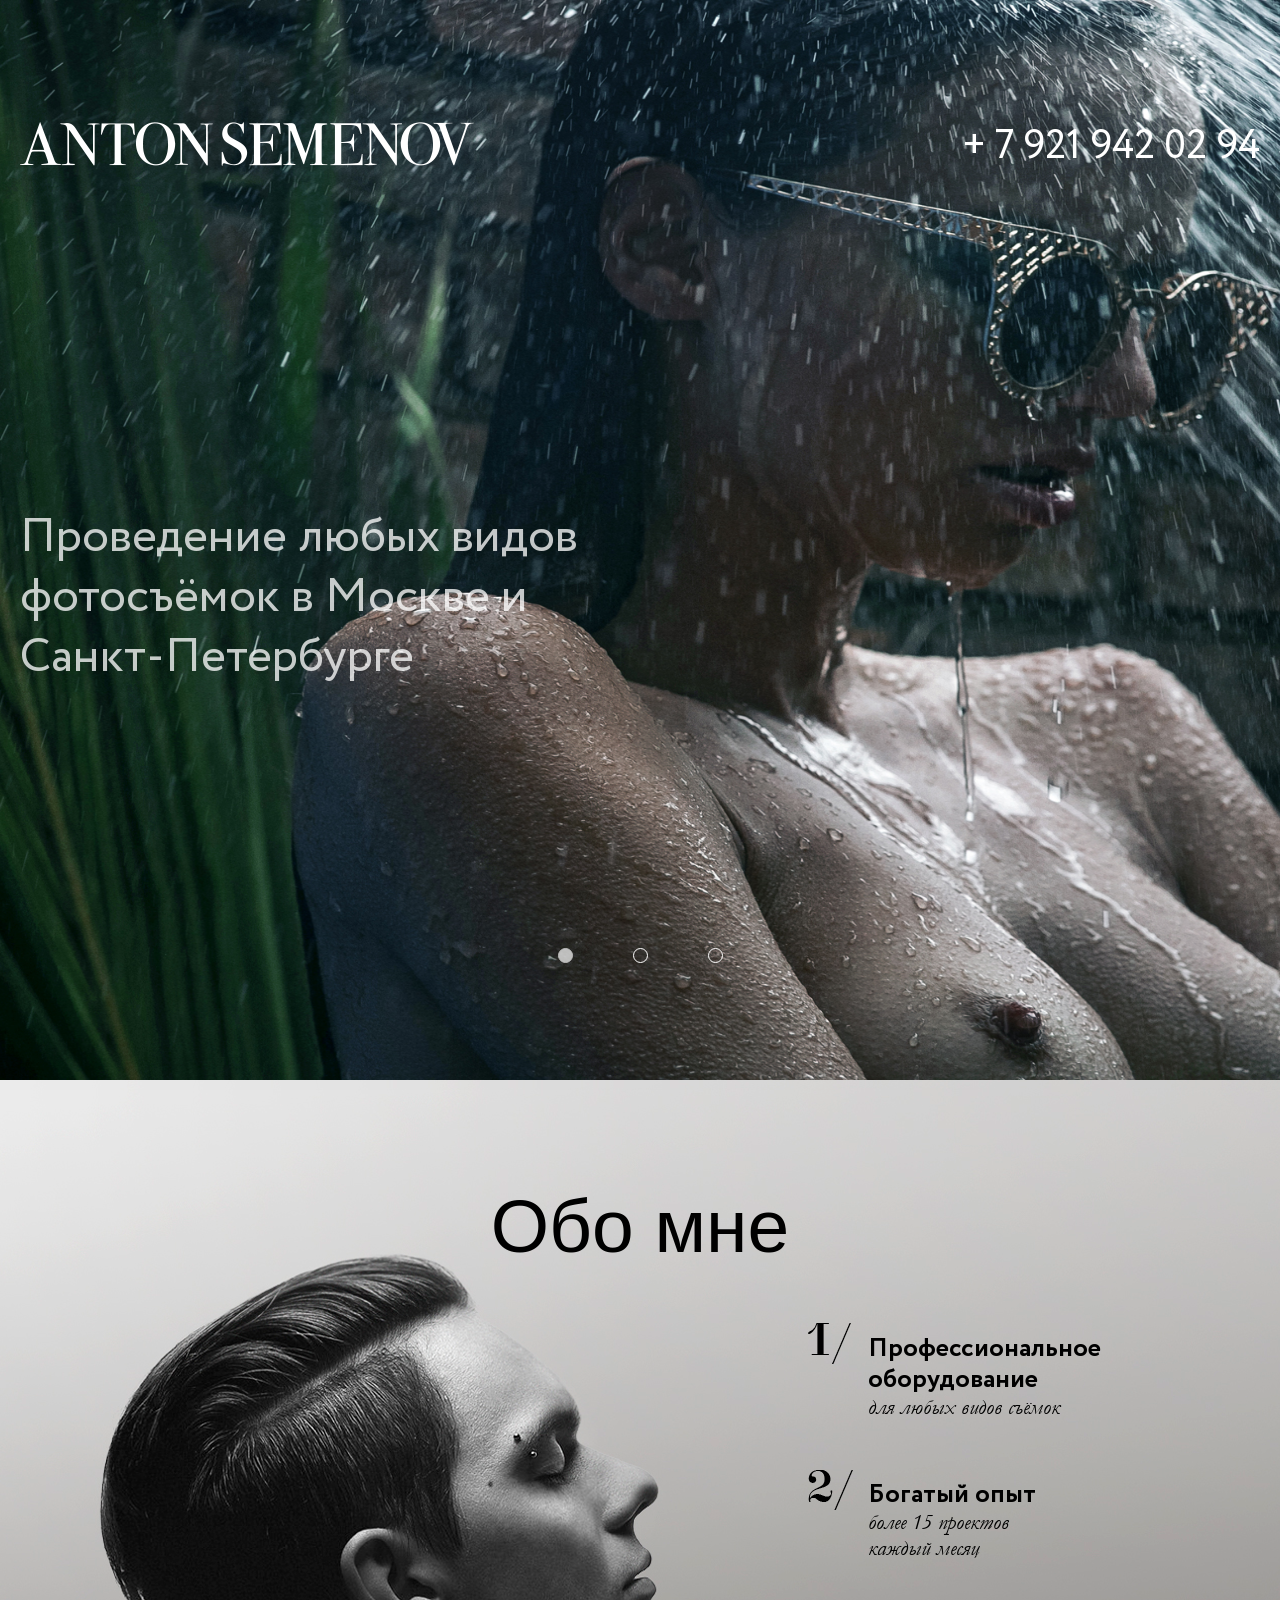
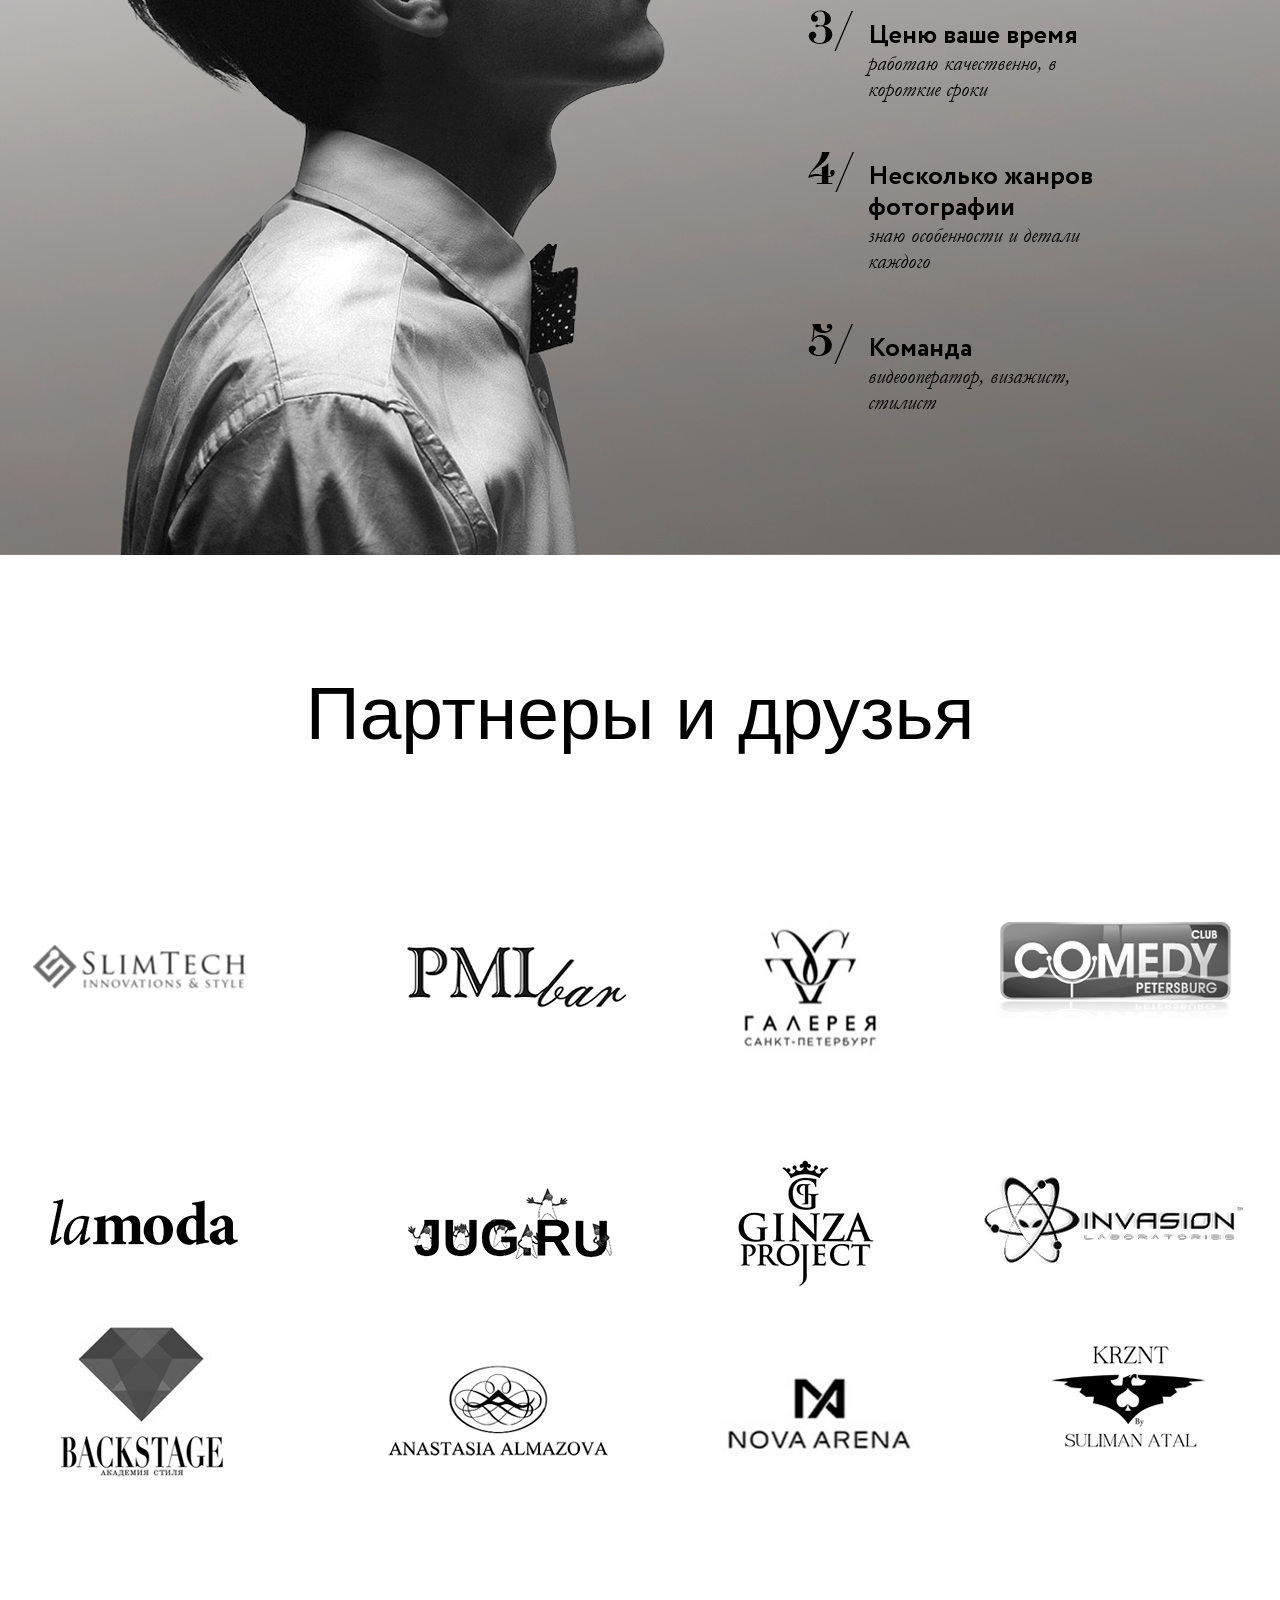
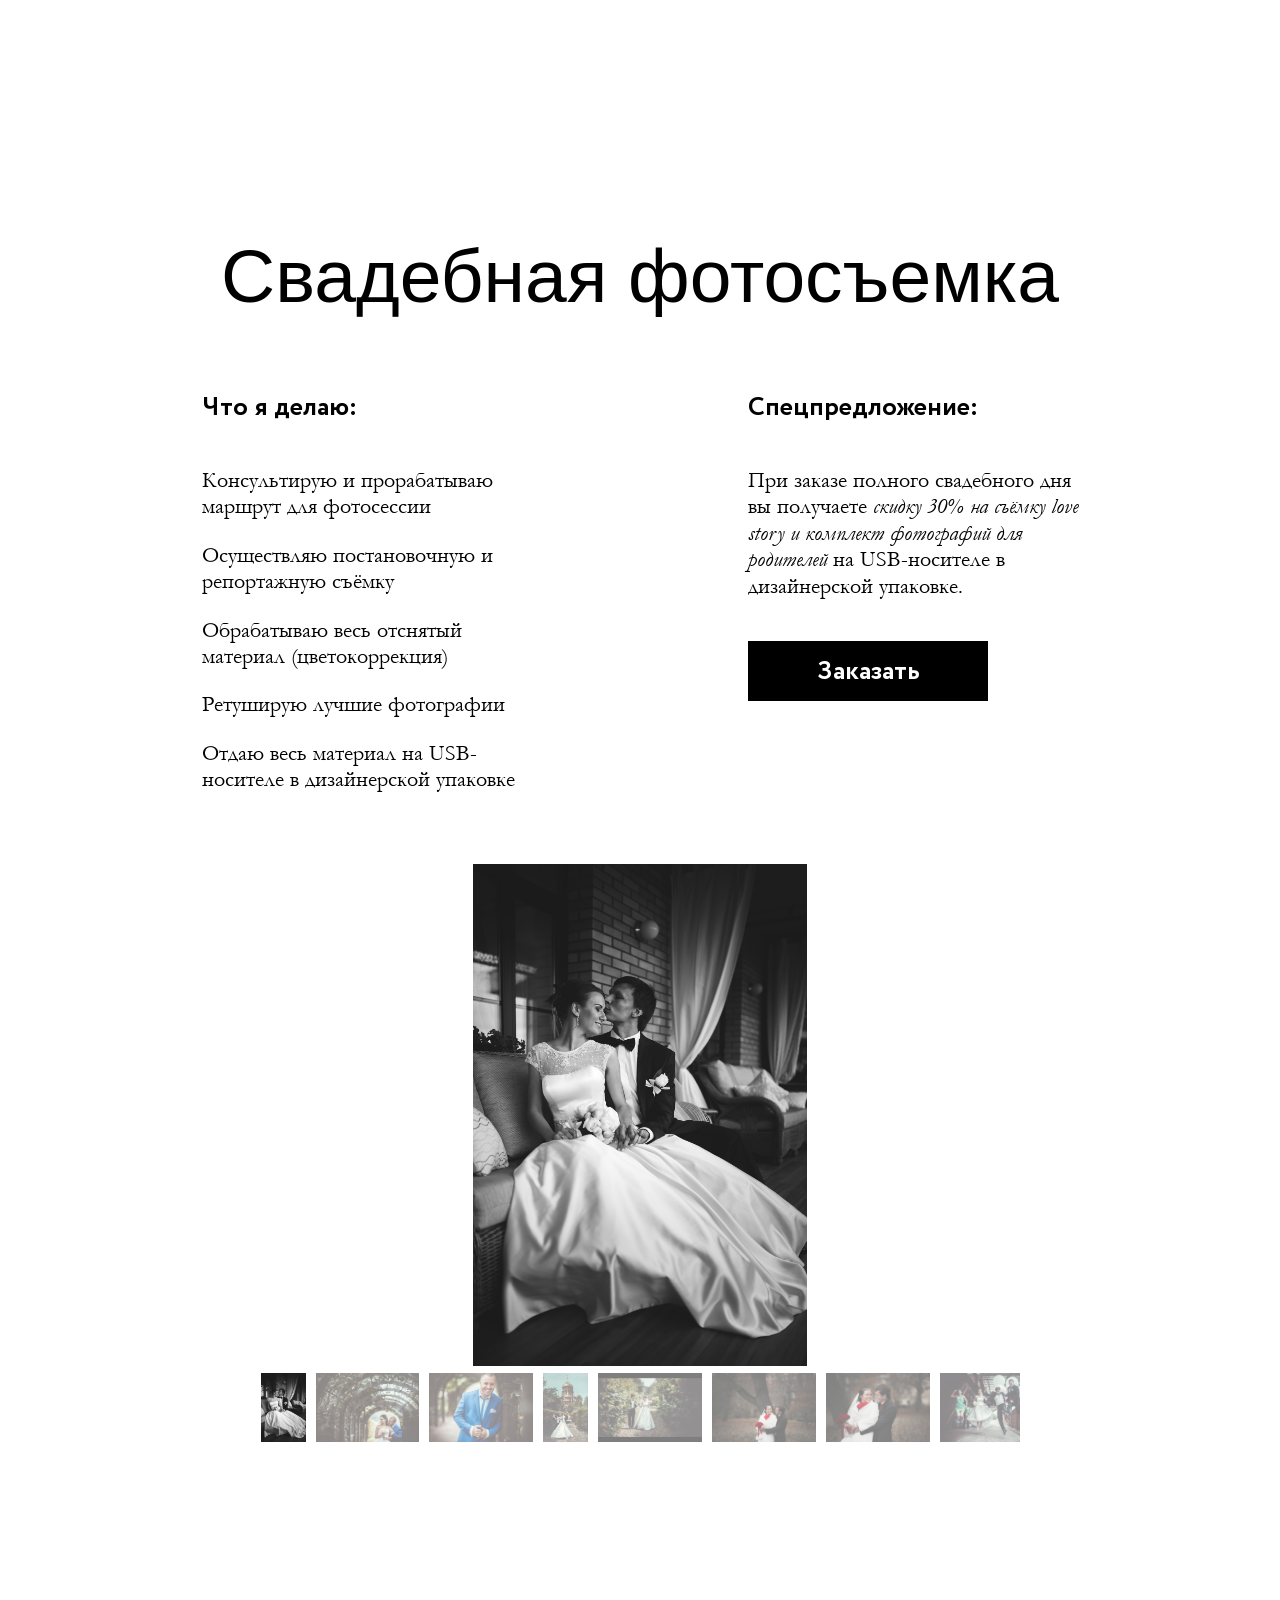
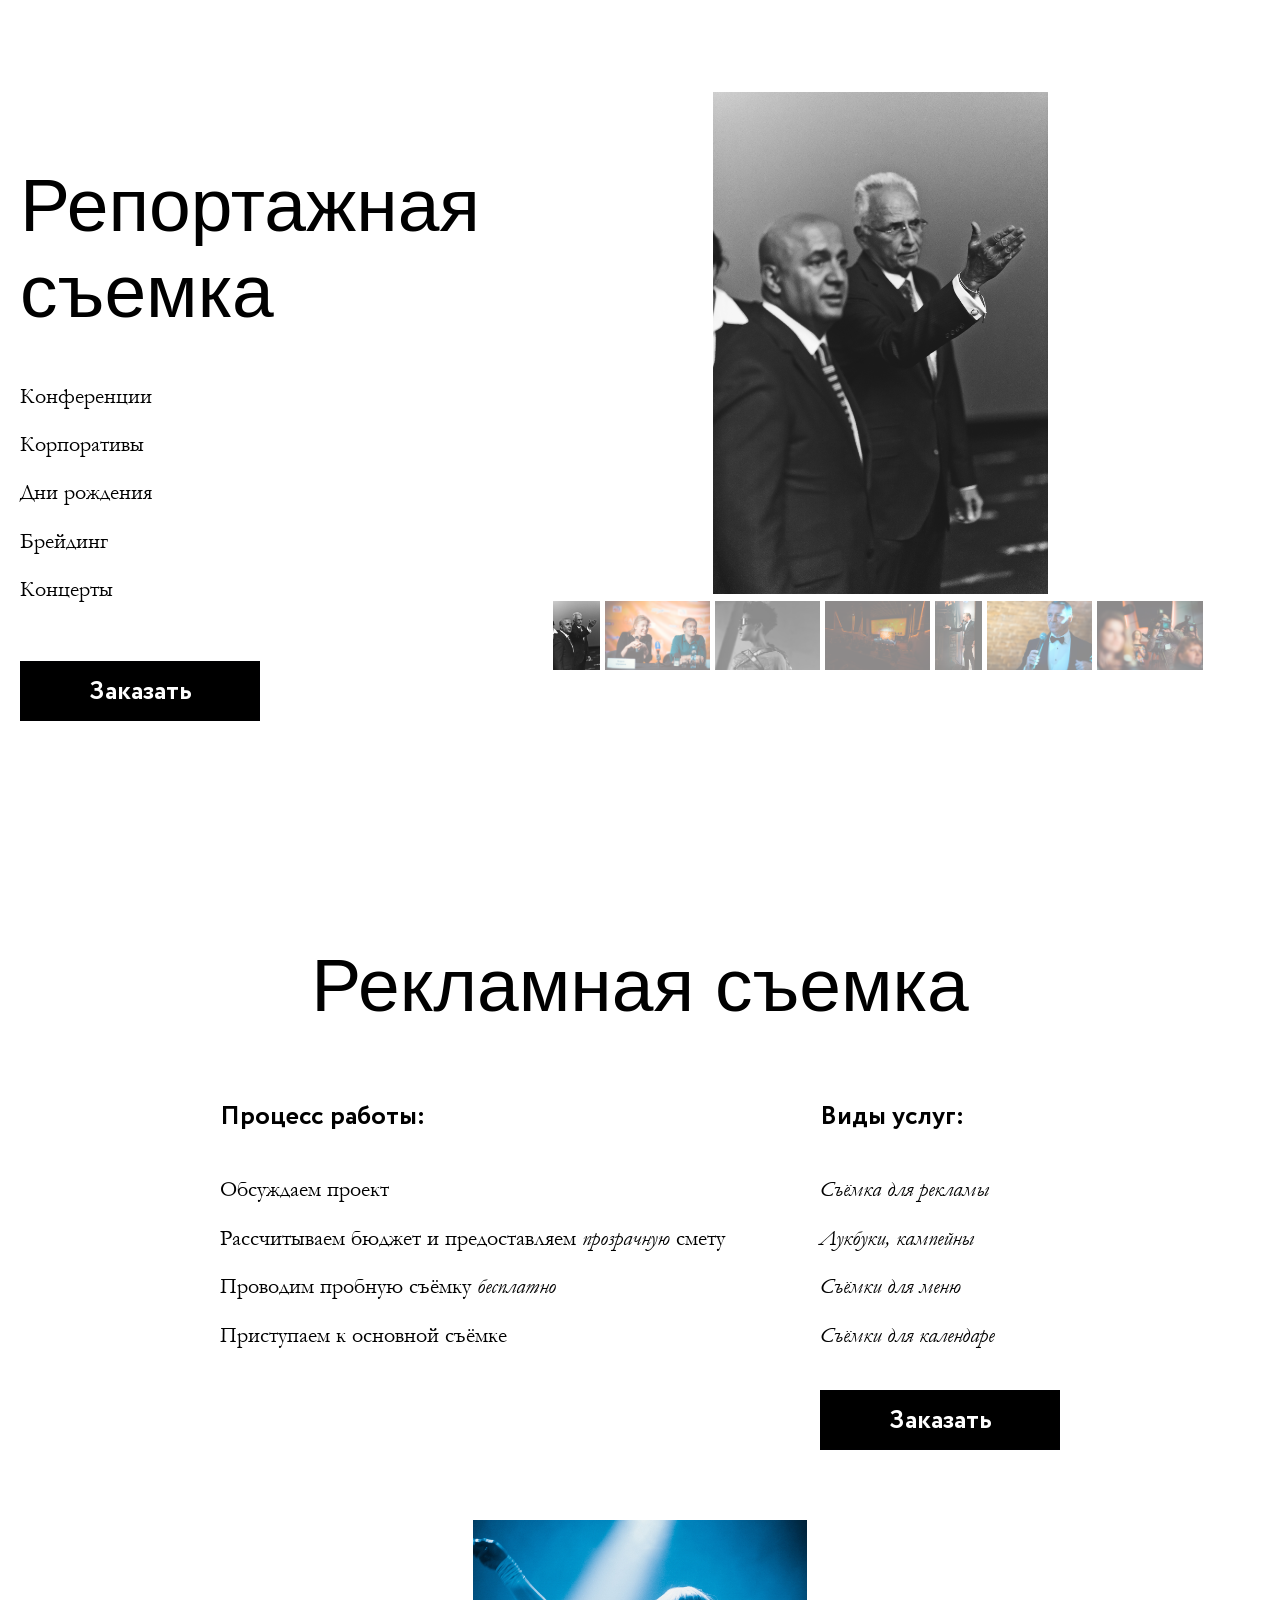
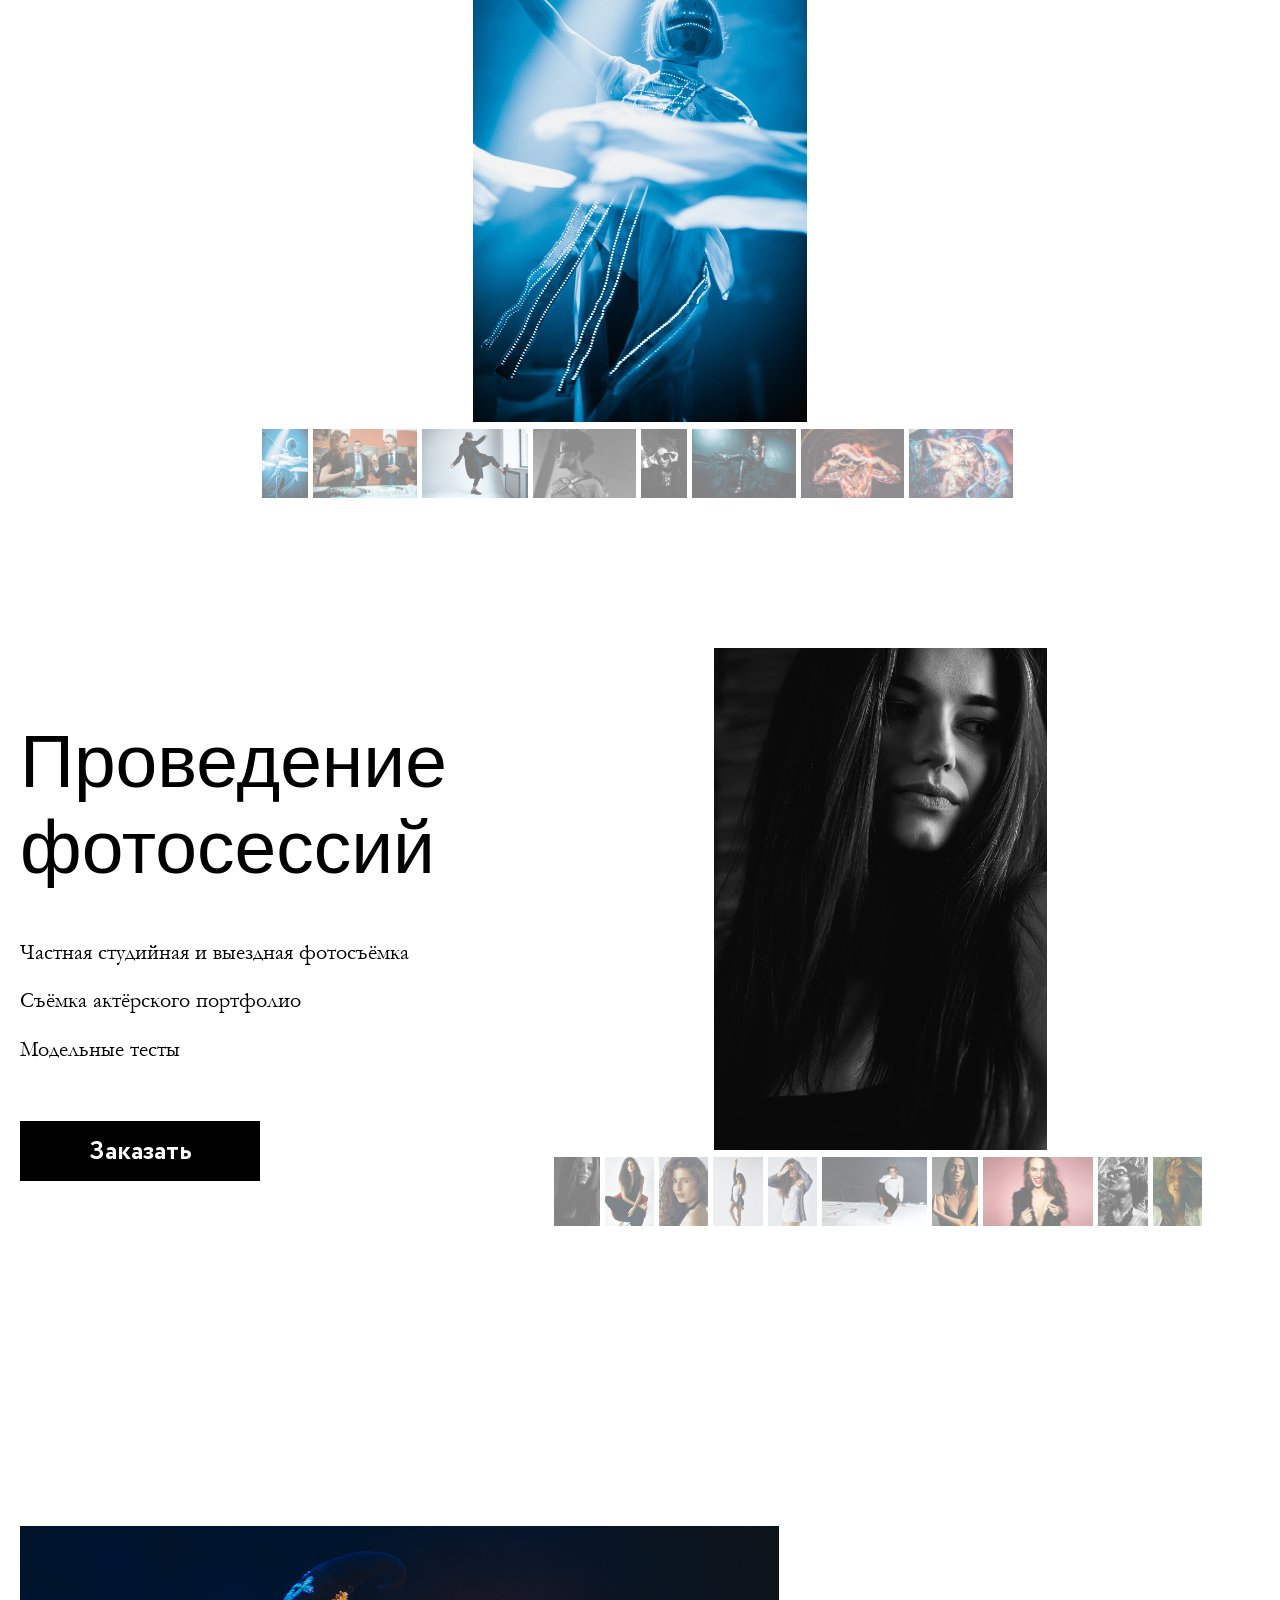
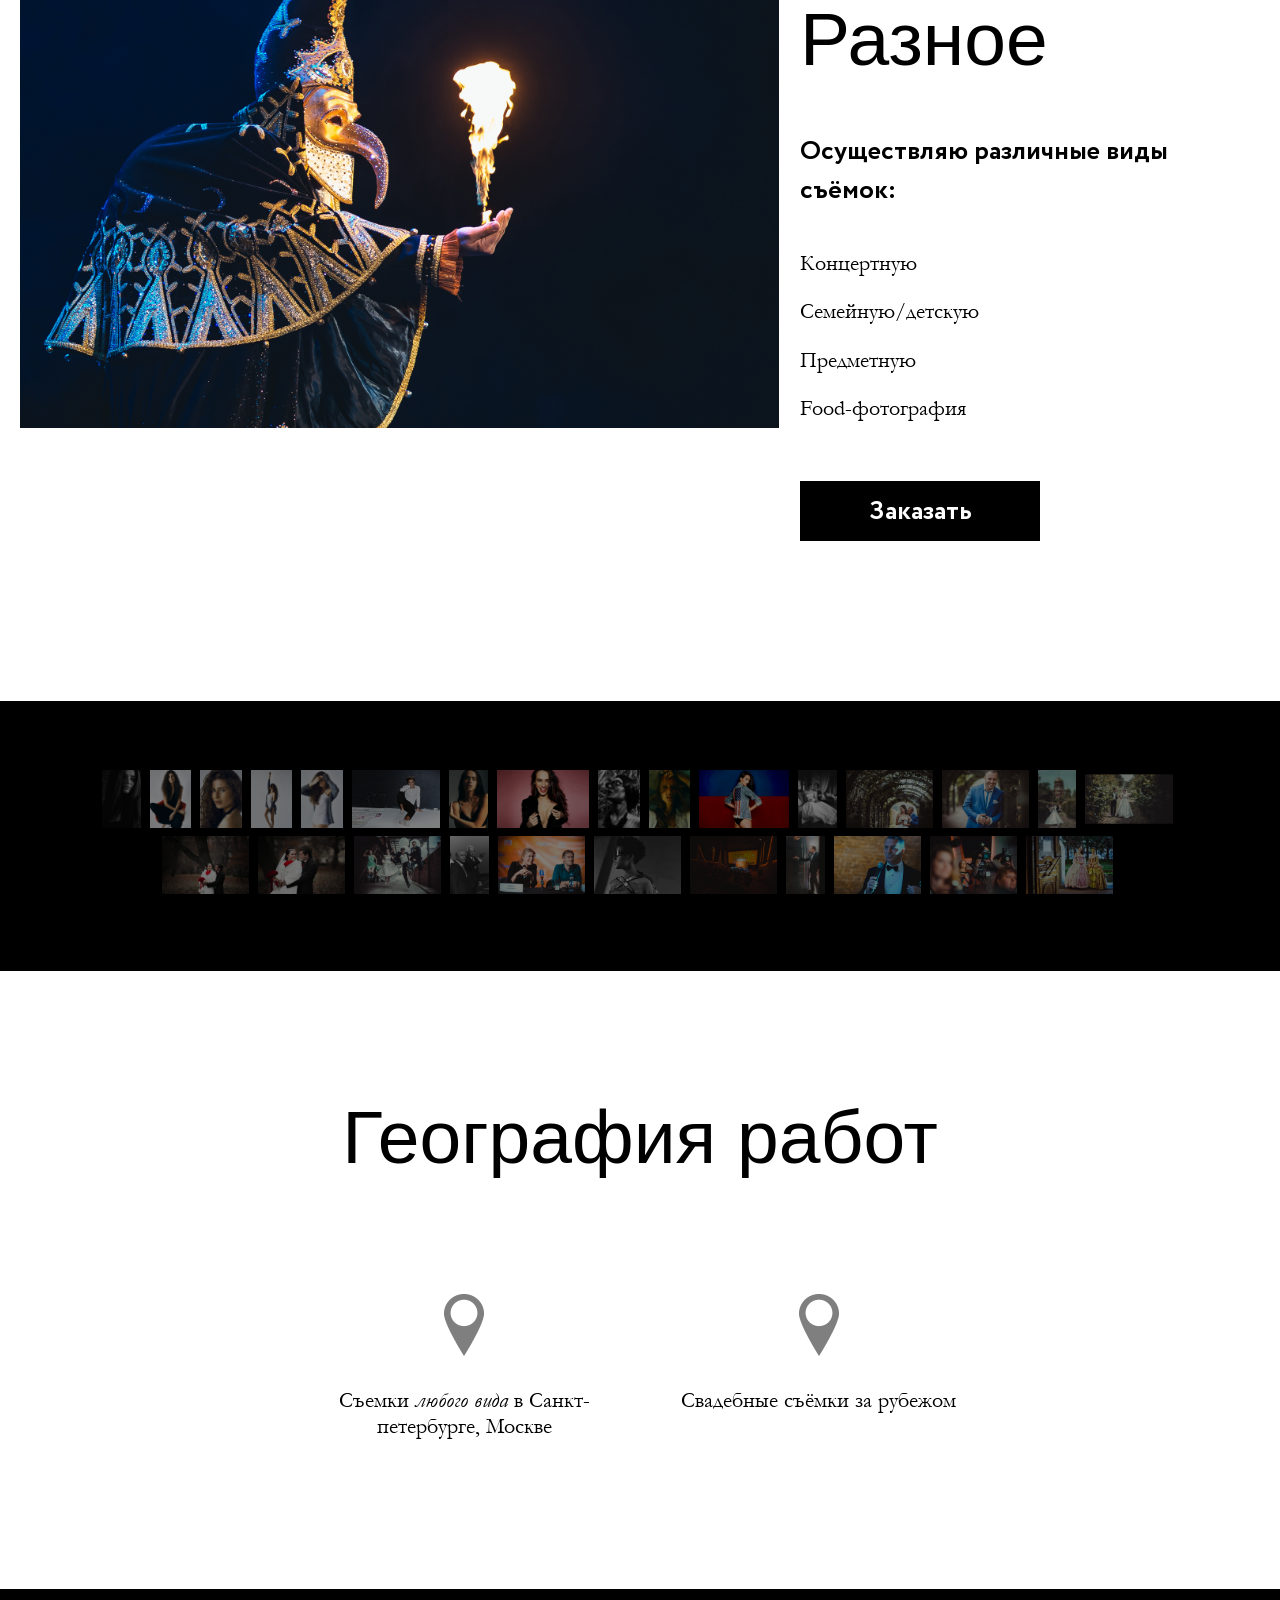
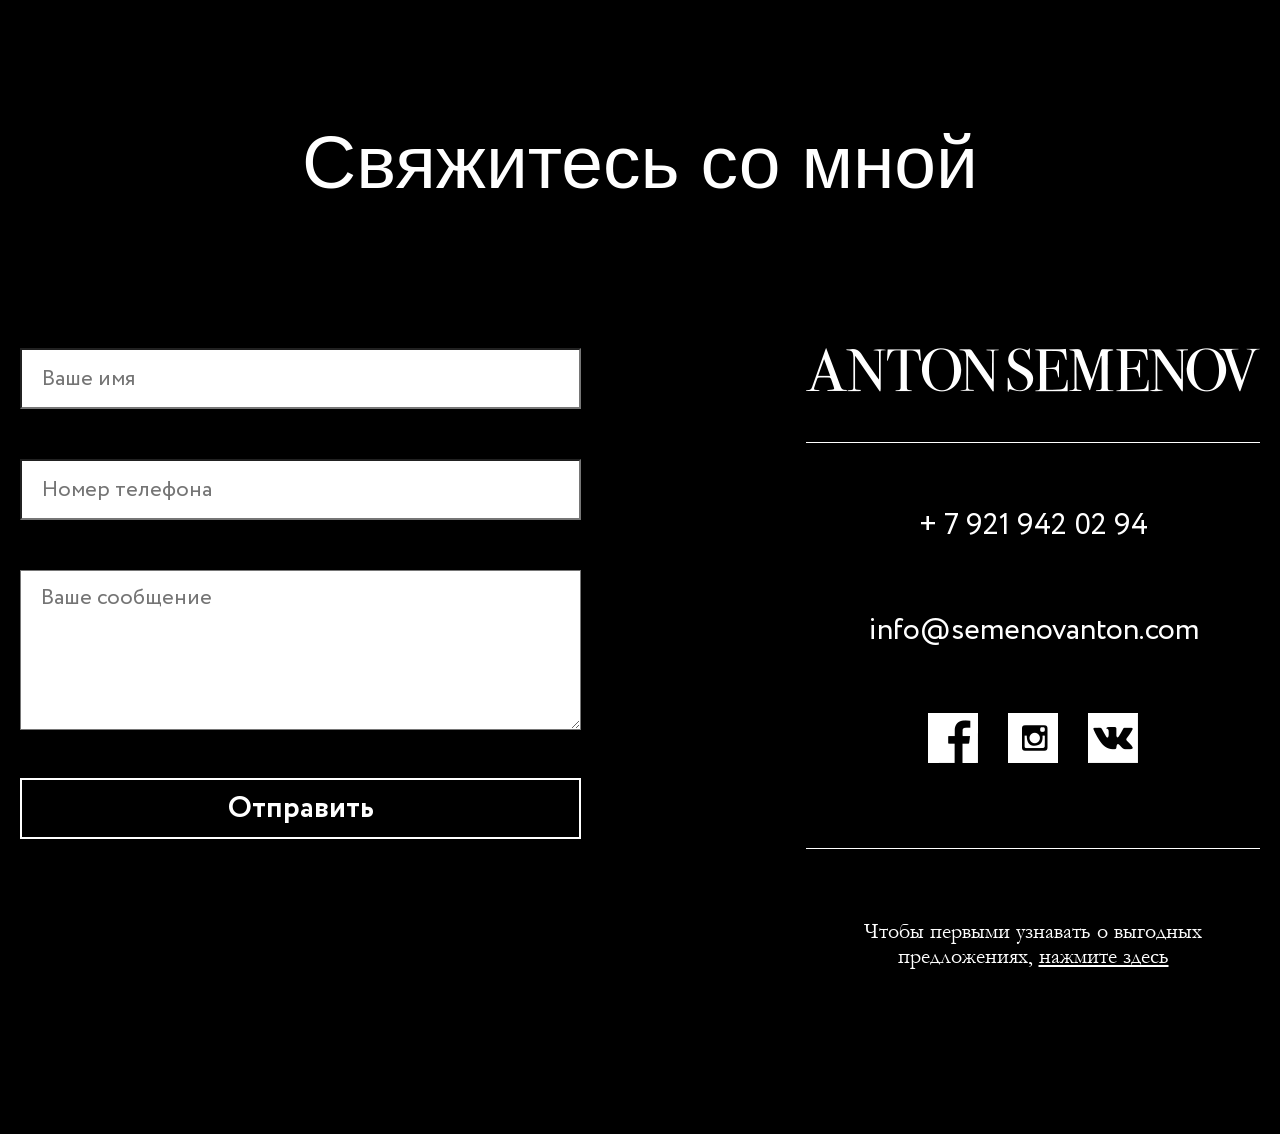
==== commit 2d69fb93: "Initial gallery" ====
--- a/views/index.html
+++ b/views/index.html
@@ -199,8 +199,8 @@
                     <img src="../assets/images/wedding/big1.jpg" alt="wedding" class="big-img vertical">
                 </div>
                 <div class="small-images-container">
-                    <ul class="small-images-list">
-                        <li><img src="../assets/images/wedding/big1.jpg" alt="wedding" class="small-img vertical active">
+                    <ul class="small-images-list owl-carousel">
+                        <li><img src="../assets/images/wedding/big1.jpg" alt="wedding" class="small-img current vertical">
                         <li><img src="../assets/images/wedding/big2.jpg" alt="wedding" class="small-img">
                         <li><img src="../assets/images/wedding/big3.jpg" alt="wedding" class="small-img">
                         <li><img src="../assets/images/wedding/big4.jpg" alt="wedding" class="small-img vertical">
@@ -208,6 +208,9 @@
                         <li><img src="../assets/images/wedding/big6.jpg" alt="wedding" class="small-img">
                         <li><img src="../assets/images/wedding/big7.jpg" alt="wedding" class="small-img">
                         <li><img src="../assets/images/wedding/big8.jpg" alt="wedding" class="small-img">
+                        <li><img src="../assets/images/wedding/big9.jpg" alt="wedding" class="small-img vertical">
+                        <li><img src="../assets/images/wedding/big10.jpg" alt="wedding" class="small-img">
+                        <li><img src="../assets/images/wedding/big11.jpg" alt="wedding" class="small-img">
                     </ul>
                 </div>
             </article>
@@ -237,7 +240,7 @@
                 </div>
                 <div class="small-images-container">
                     <ul class="small-images-list">
-                        <li><img src="../assets/images/report/big1.jpg" alt="report" class="small-img vertical active">
+                        <li><img src="../assets/images/report/big1.jpg" alt="report" class="small-img vertical current">
                         <li><img src="../assets/images/report/big2.jpg" alt="report" class="small-img">
                         <li><img src="../assets/images/report/big3.jpg" alt="report" class="small-img">
                         <li><img src="../assets/images/report/big4.jpg" alt="report" class="small-img">
--- a/assets/stylesheets/main.css
+++ b/assets/stylesheets/main.css
@@ -503,6 +503,12 @@
     width: 759px;
     position: relative;
     text-align: center; }
+    .gallery .small-images-container:hover {
+      cursor: -webkit-grab;
+      cursor: -moz-grab;
+      cursor: -o-grab;
+      cursor: -ms-grab;
+      cursor: grab; }
   .gallery .small-images-list {
     width: 759px;
     height: 69px;
@@ -512,16 +518,14 @@
       height: 69px;
       display: inline-block;
       margin-right: 5px; }
-      .gallery .small-images-list li:last-child {
-        margin-right: 0; }
       .gallery .small-images-list li .small-img {
         display: block;
         height: 69px;
         width: auto;
         max-width: 100%;
-        opacity: .5; }
-        .gallery .small-images-list li .small-img.active {
-          opacity: 1; }
+        opacity: .5 !important; }
+        .gallery .small-images-list li .small-img.current {
+          opacity: 1 !important; }
         .gallery .small-images-list li .small-img:hover {
           cursor: pointer; }
 
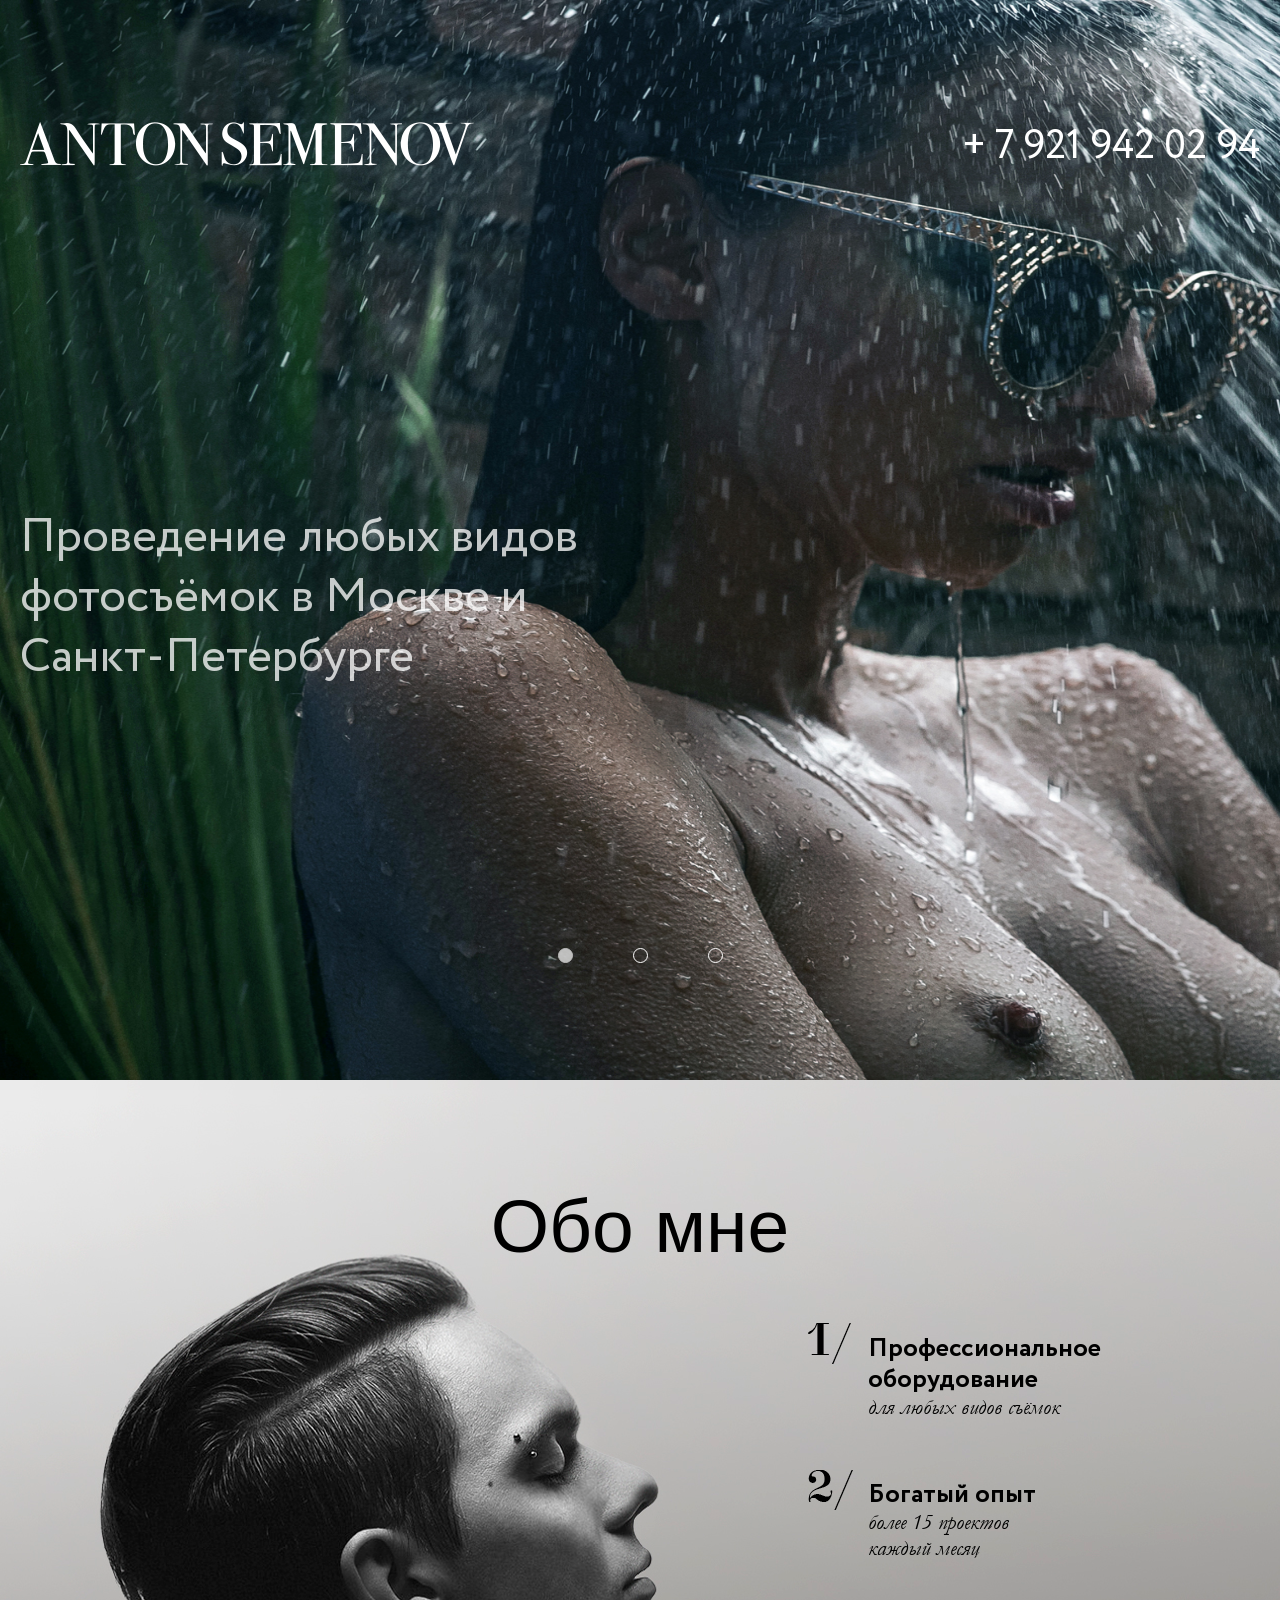
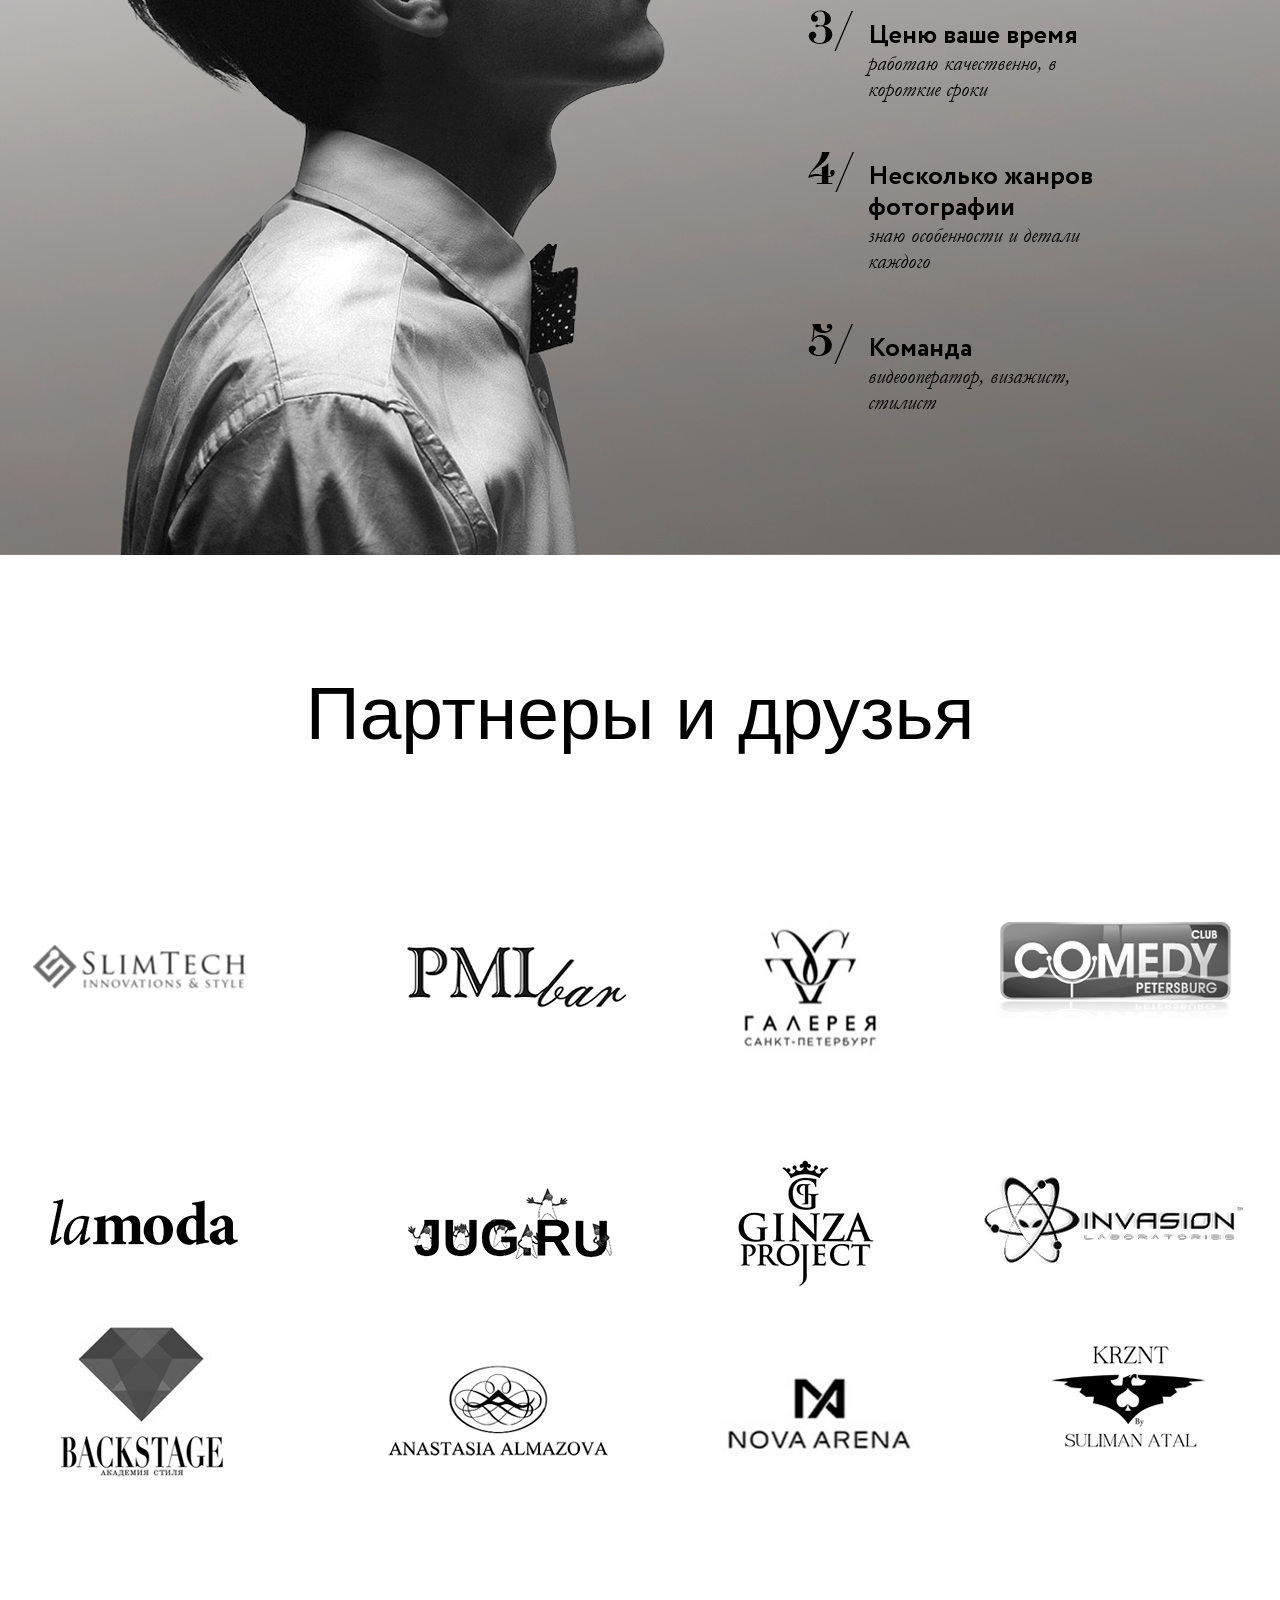
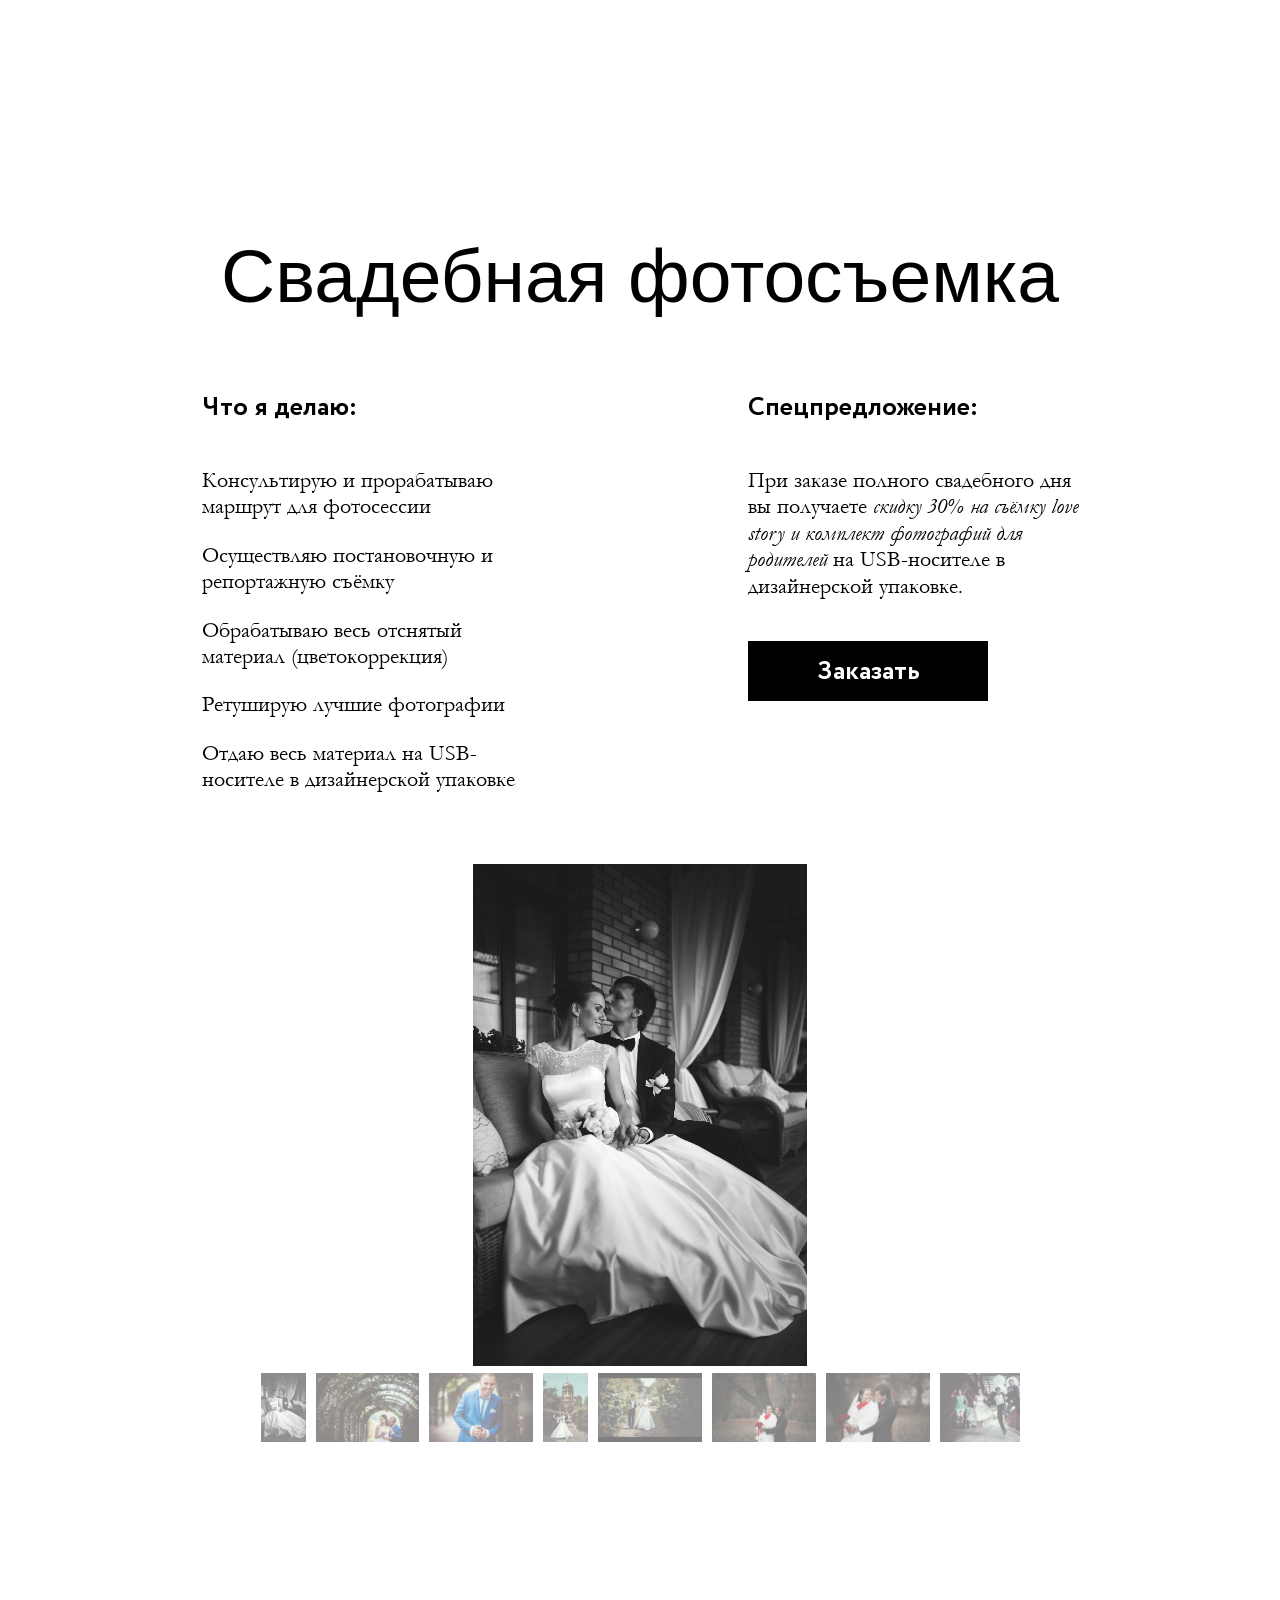
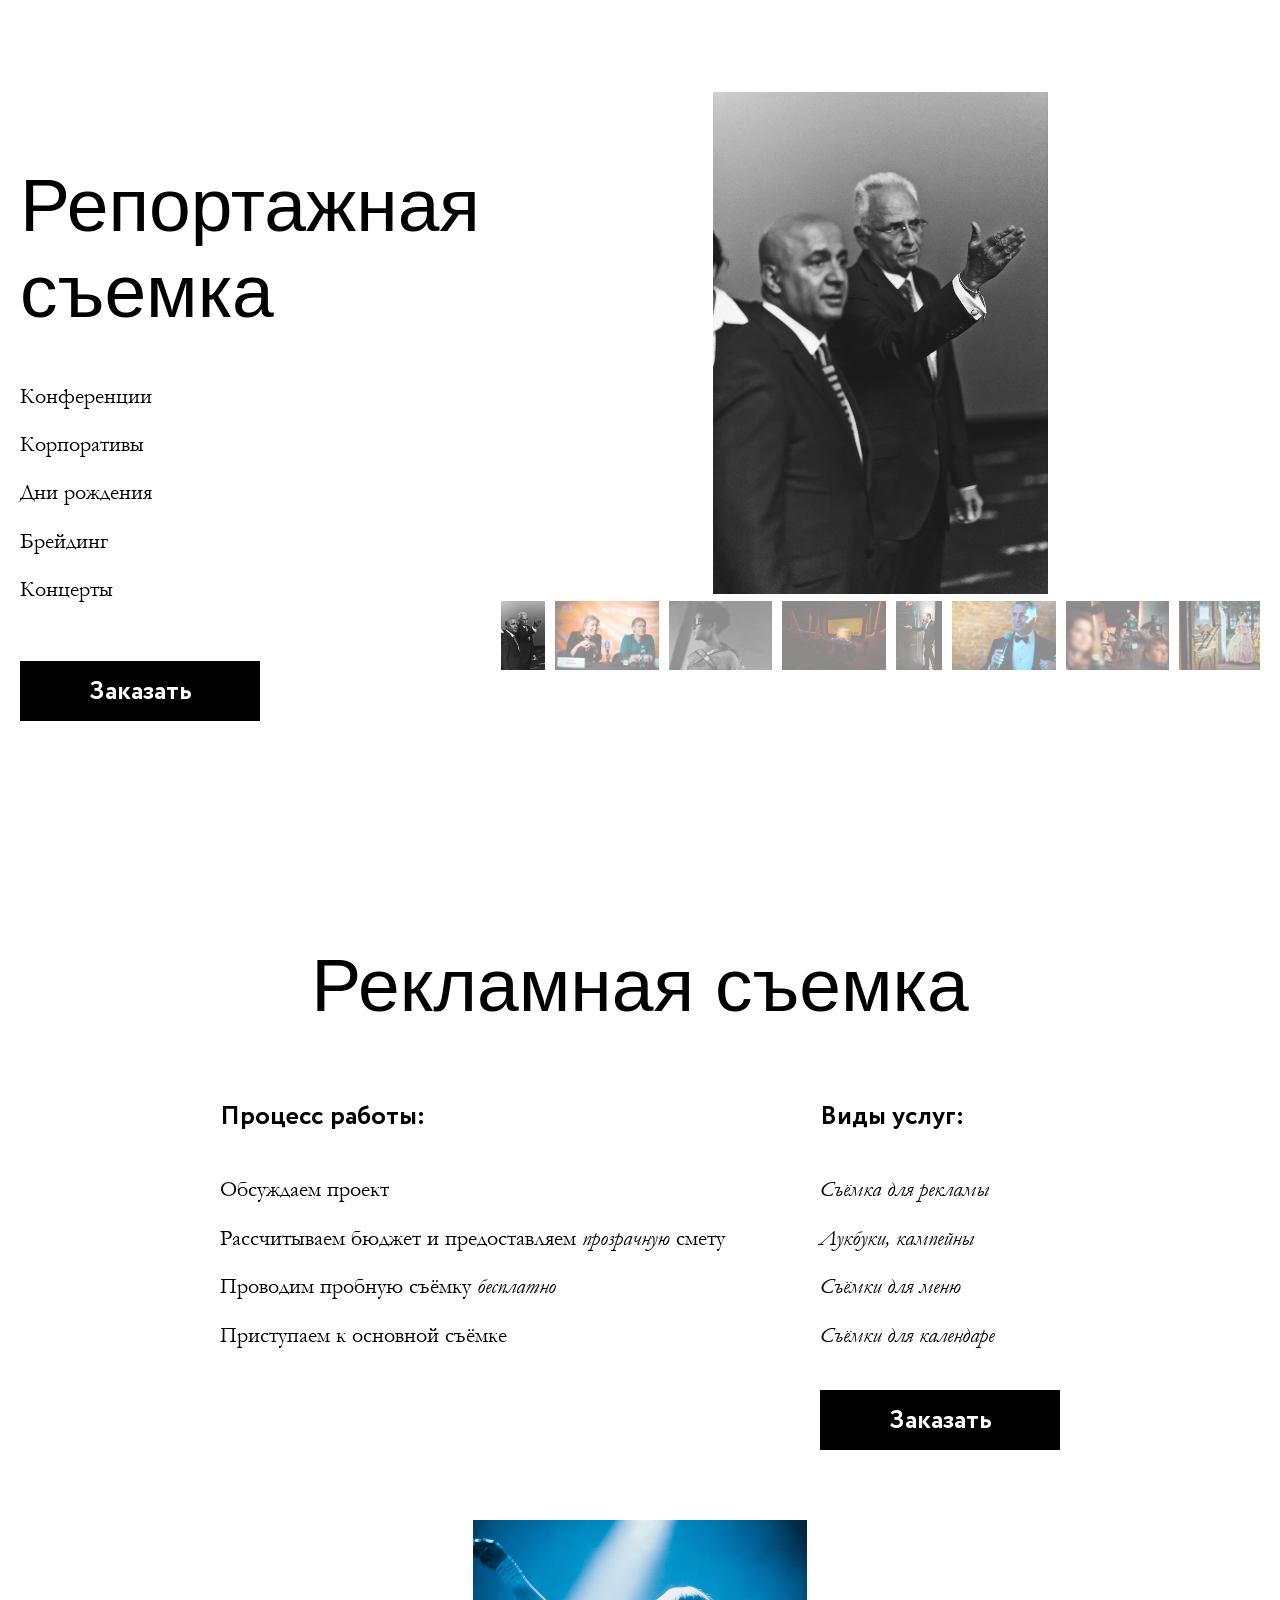
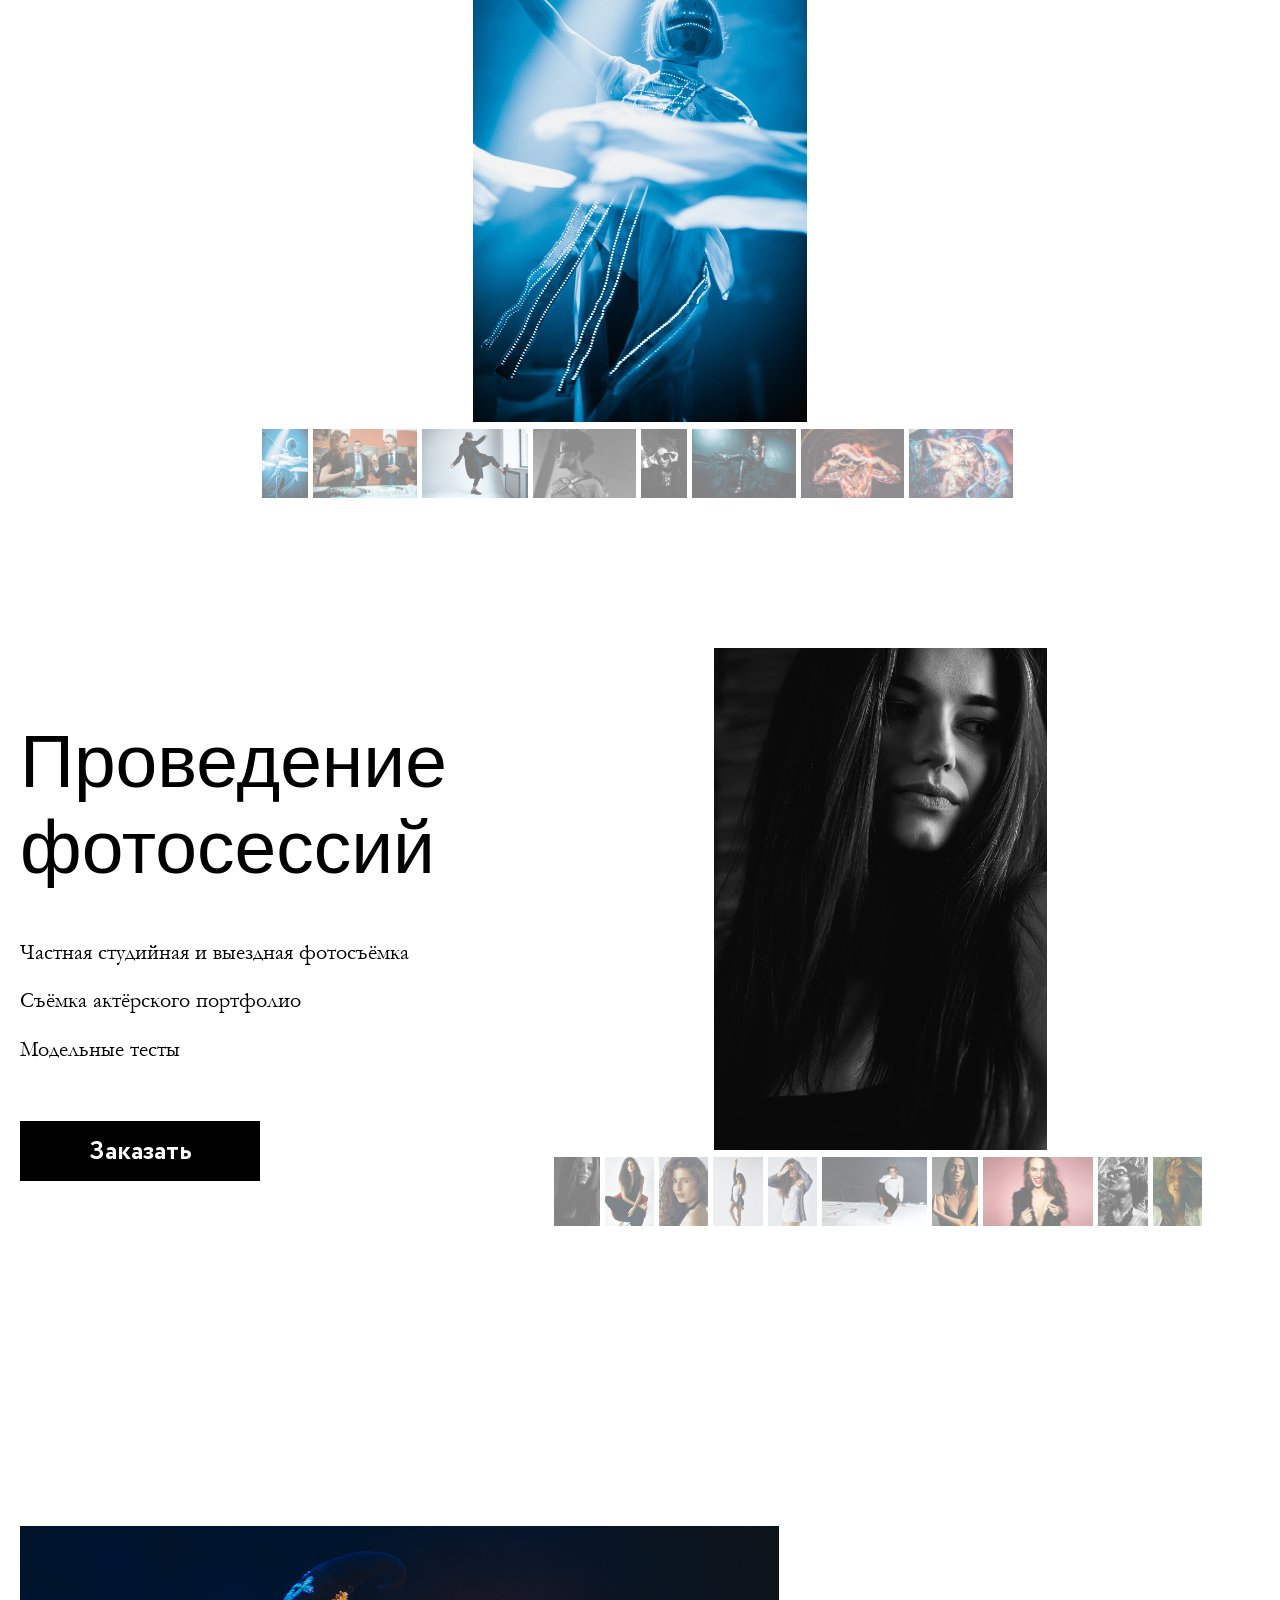
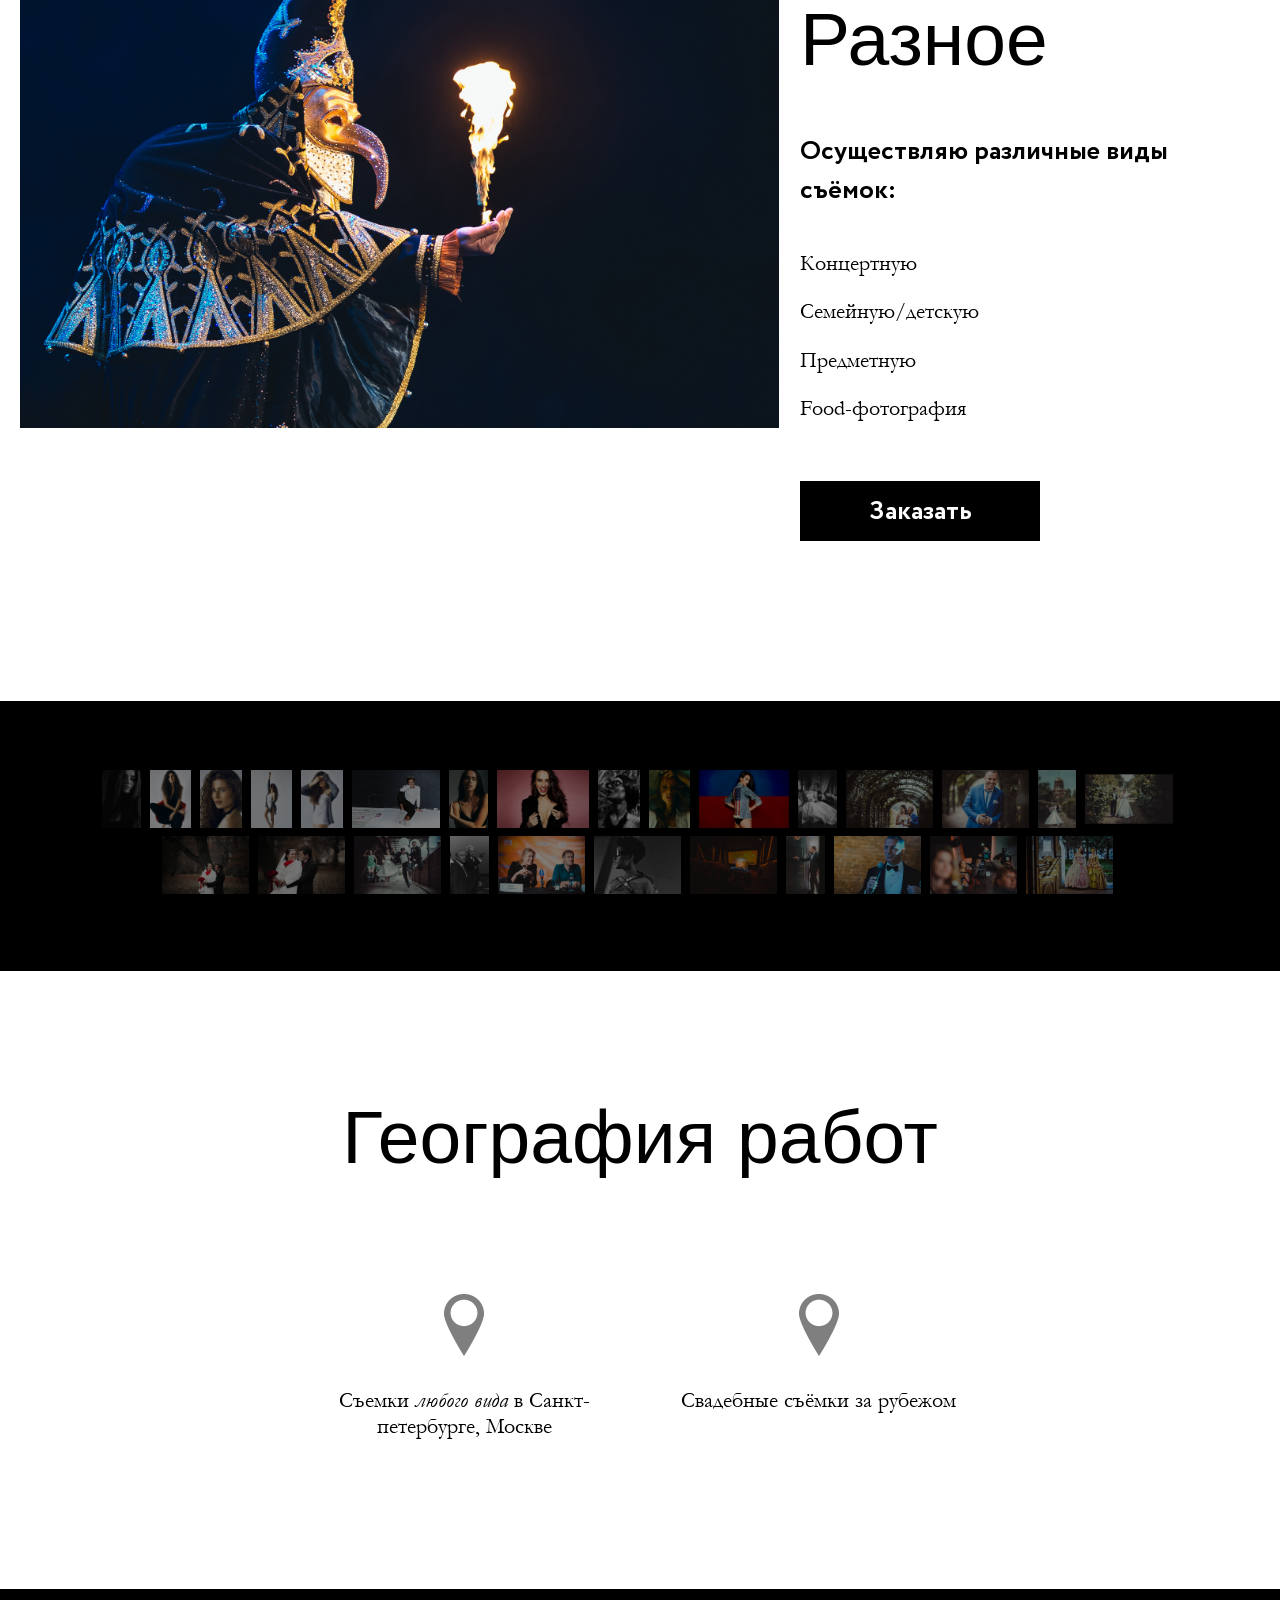
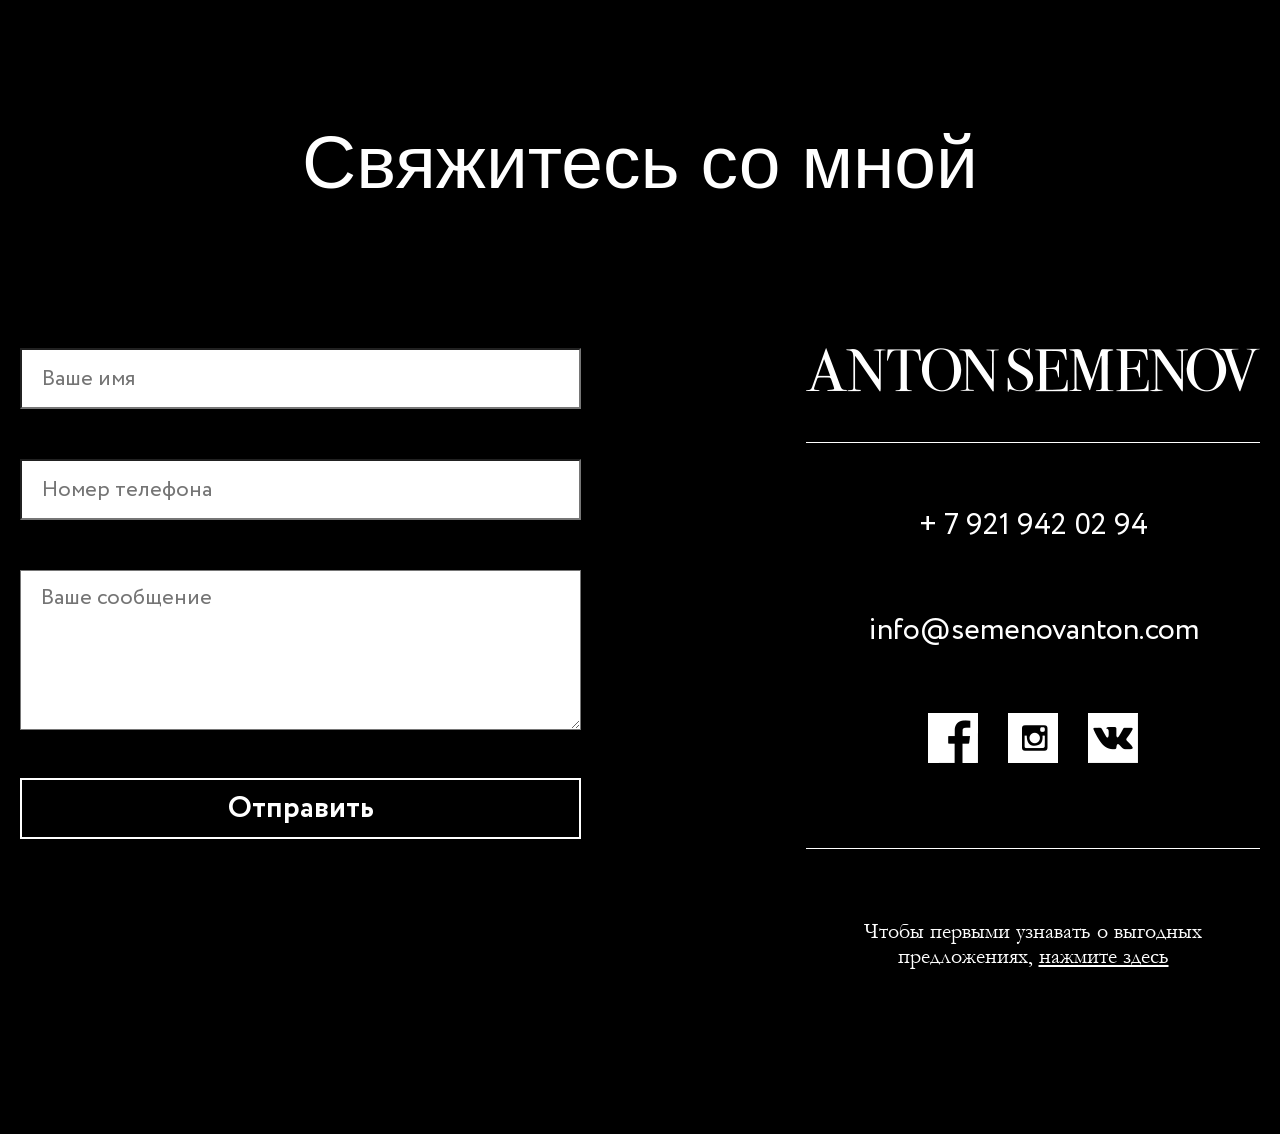
==== commit 5d43ca4d: "gallery owl" ====
--- a/views/index.html
+++ b/views/index.html
@@ -199,8 +199,8 @@
                     <img src="../assets/images/wedding/big1.jpg" alt="wedding" class="big-img vertical">
                 </div>
                 <div class="small-images-container">
-                    <ul class="small-images-list owl-carousel">
-                        <li><img src="../assets/images/wedding/big1.jpg" alt="wedding" class="small-img current vertical">
+                    <ul class="small-images-list owl-carousel" id="owl-carousel-1">
+                        <li><img src="../assets/images/wedding/big1.jpg" alt="wedding" class="small-img vertical">
                         <li><img src="../assets/images/wedding/big2.jpg" alt="wedding" class="small-img">
                         <li><img src="../assets/images/wedding/big3.jpg" alt="wedding" class="small-img">
                         <li><img src="../assets/images/wedding/big4.jpg" alt="wedding" class="small-img vertical">
@@ -239,12 +239,15 @@
                     <img src="../assets/images/report/big1.jpg" alt="report" class="big-img vertical">
                 </div>
                 <div class="small-images-container">
-                    <ul class="small-images-list">
+                    <ul class="small-images-list owl-carousel" id="owl-carousel-2">
                         <li><img src="../assets/images/report/big1.jpg" alt="report" class="small-img vertical current">
                         <li><img src="../assets/images/report/big2.jpg" alt="report" class="small-img">
                         <li><img src="../assets/images/report/big3.jpg" alt="report" class="small-img">
                         <li><img src="../assets/images/report/big4.jpg" alt="report" class="small-img">
                         <li><img src="../assets/images/report/big5.jpg" alt="report" class="small-img vertical">
+                        <li><img src="../assets/images/report/big6.jpg" alt="report" class="small-img">
+                        <li><img src="../assets/images/report/big7.jpg" alt="report" class="small-img">
+                        <li><img src="../assets/images/report/big8.jpg" alt="report" class="small-img">
                         <li><img src="../assets/images/report/big6.jpg" alt="report" class="small-img">
                         <li><img src="../assets/images/report/big7.jpg" alt="report" class="small-img">
                         <li><img src="../assets/images/report/big8.jpg" alt="report" class="small-img">
--- a/assets/stylesheets/main.css
+++ b/assets/stylesheets/main.css
@@ -529,9 +529,6 @@
         .gallery .small-images-list li .small-img:hover {
           cursor: pointer; }
 
-.report .gallery .small-images-list li .small-img {
-  height: 70px; }
-
 .wedding {
   position: relative;
   padding-top: 71px;
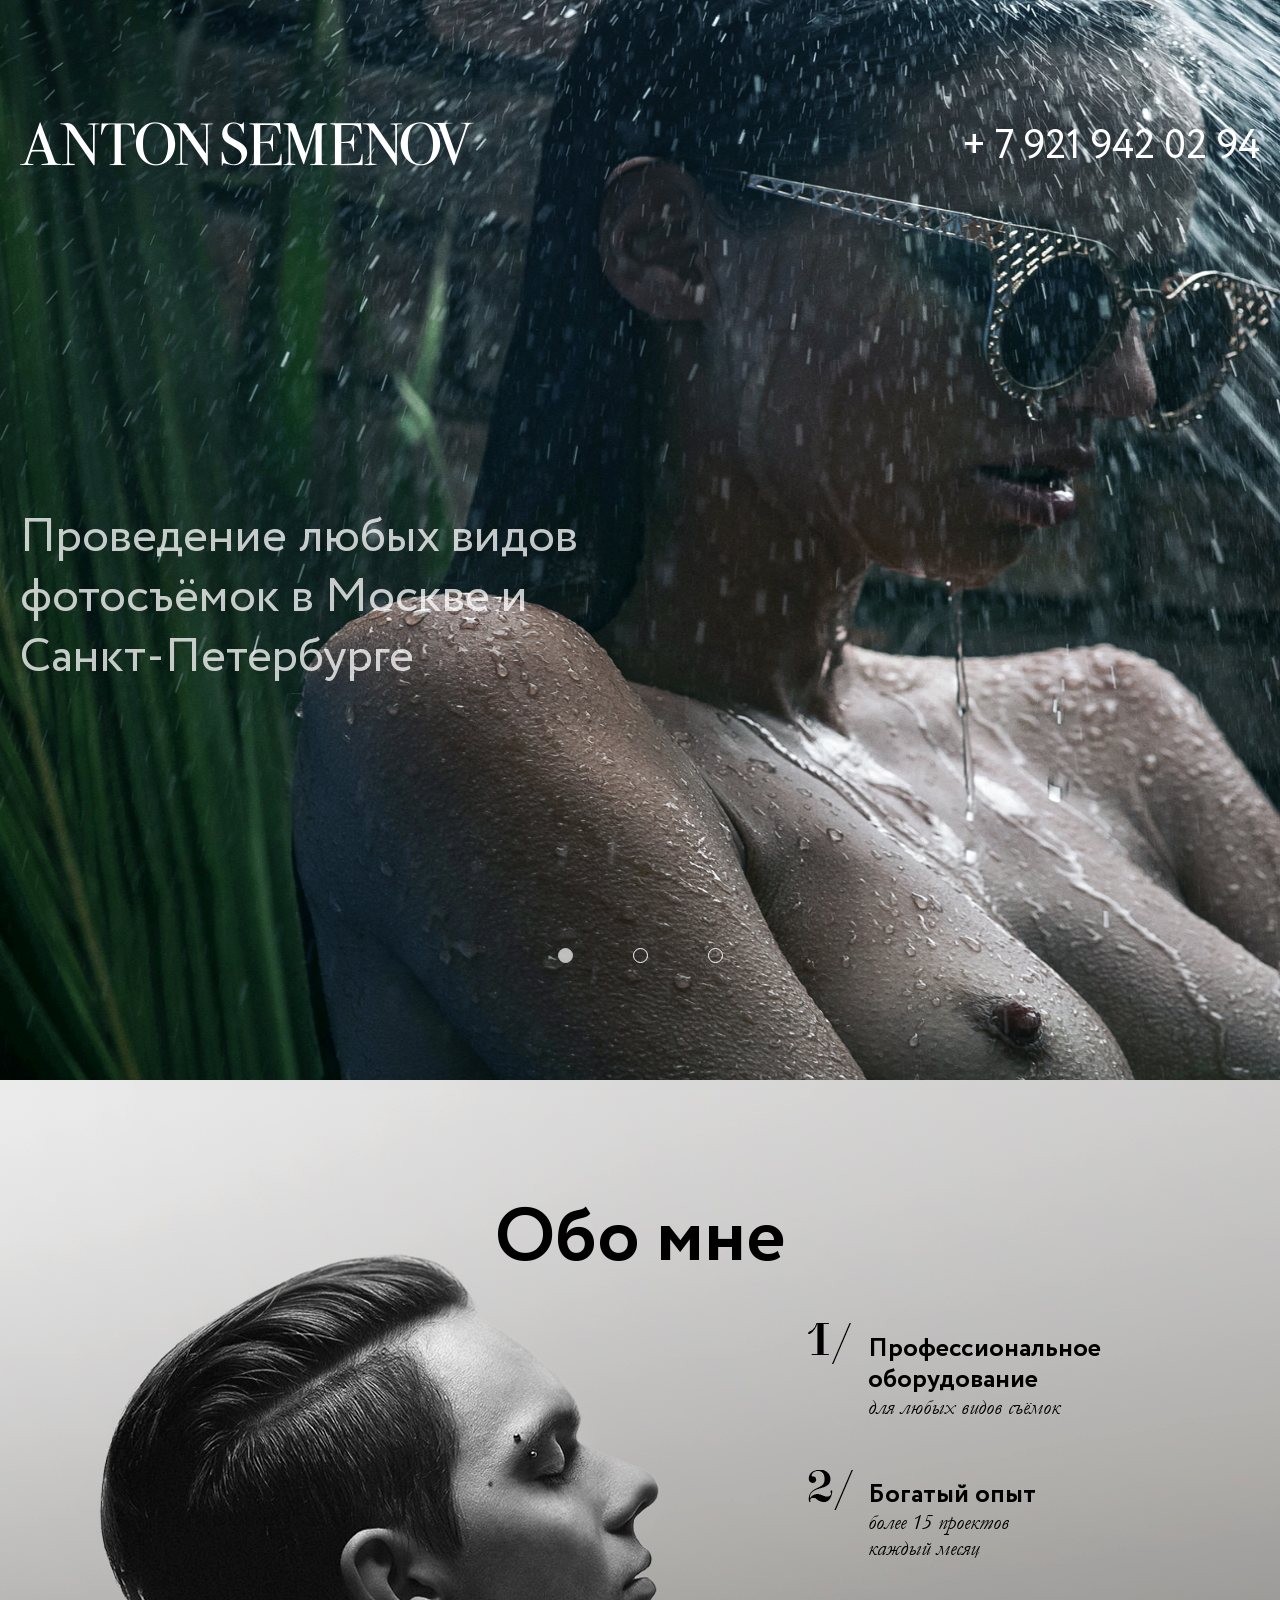
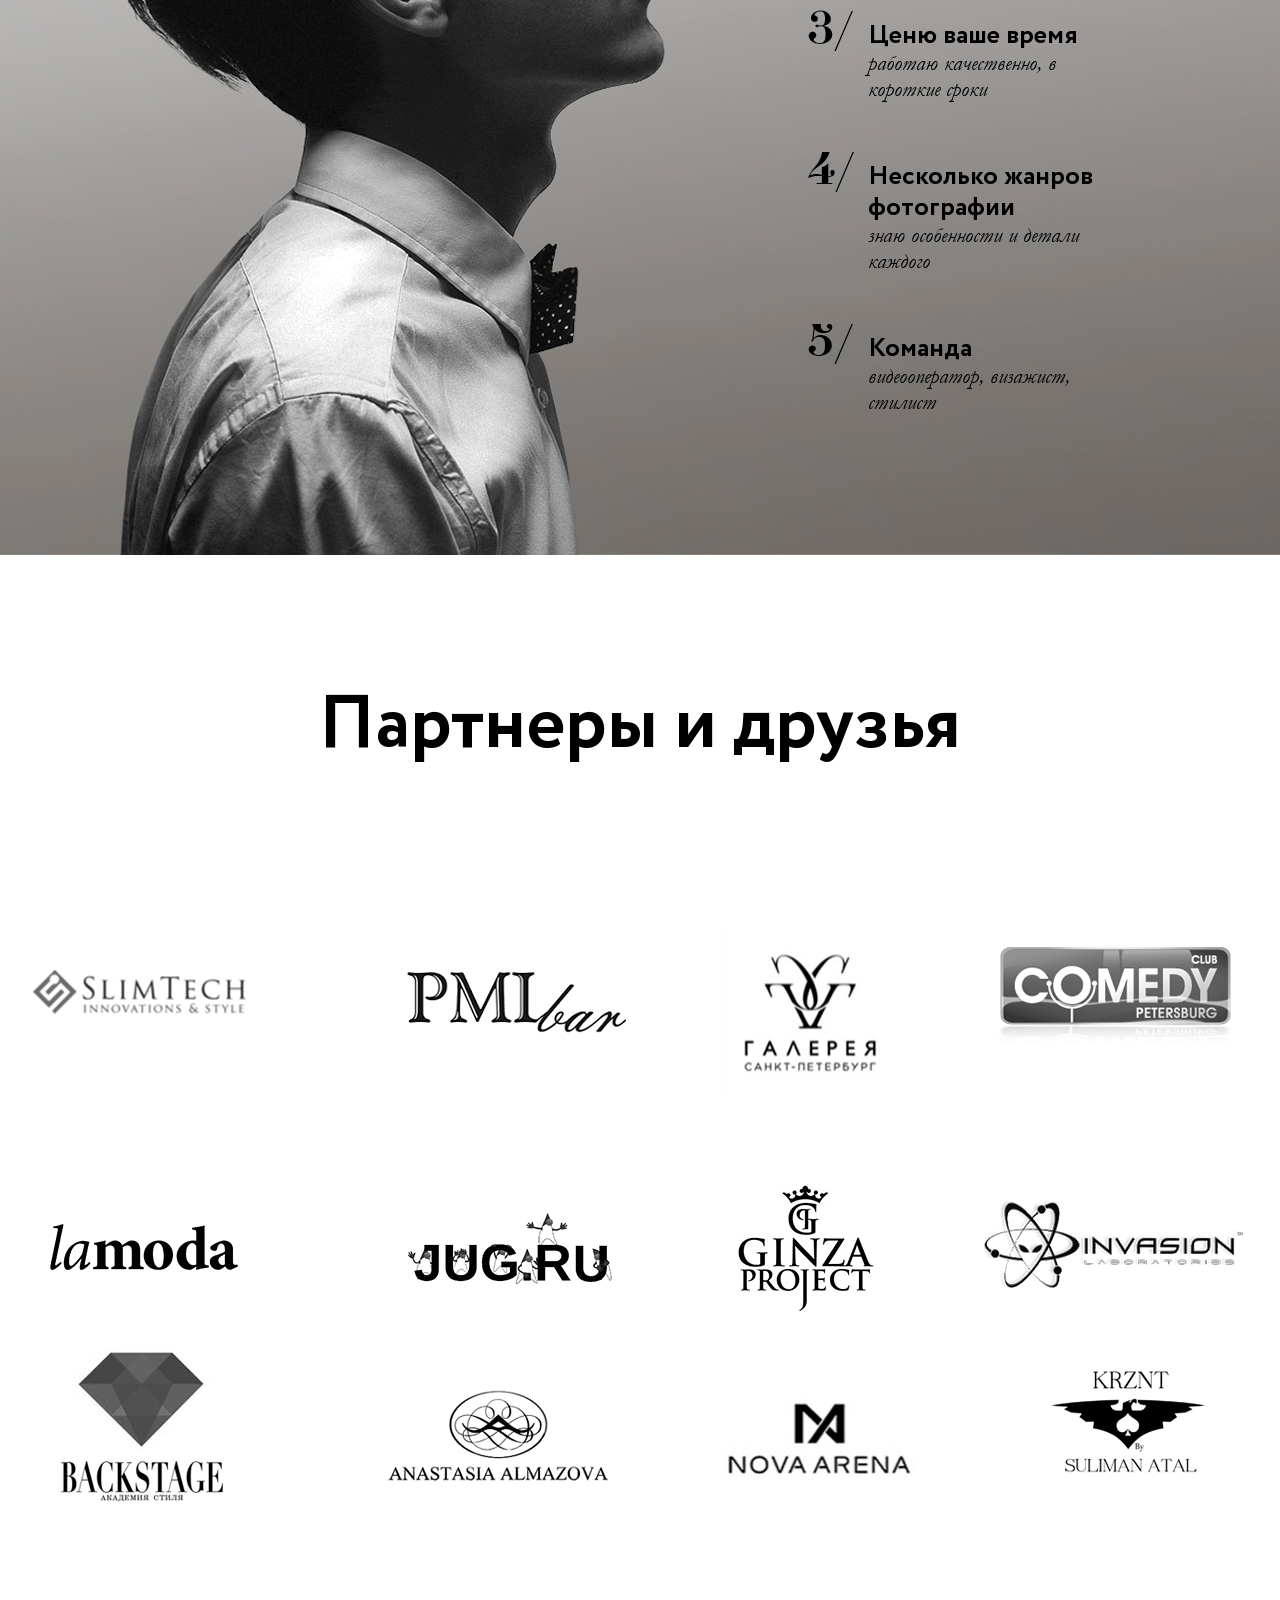
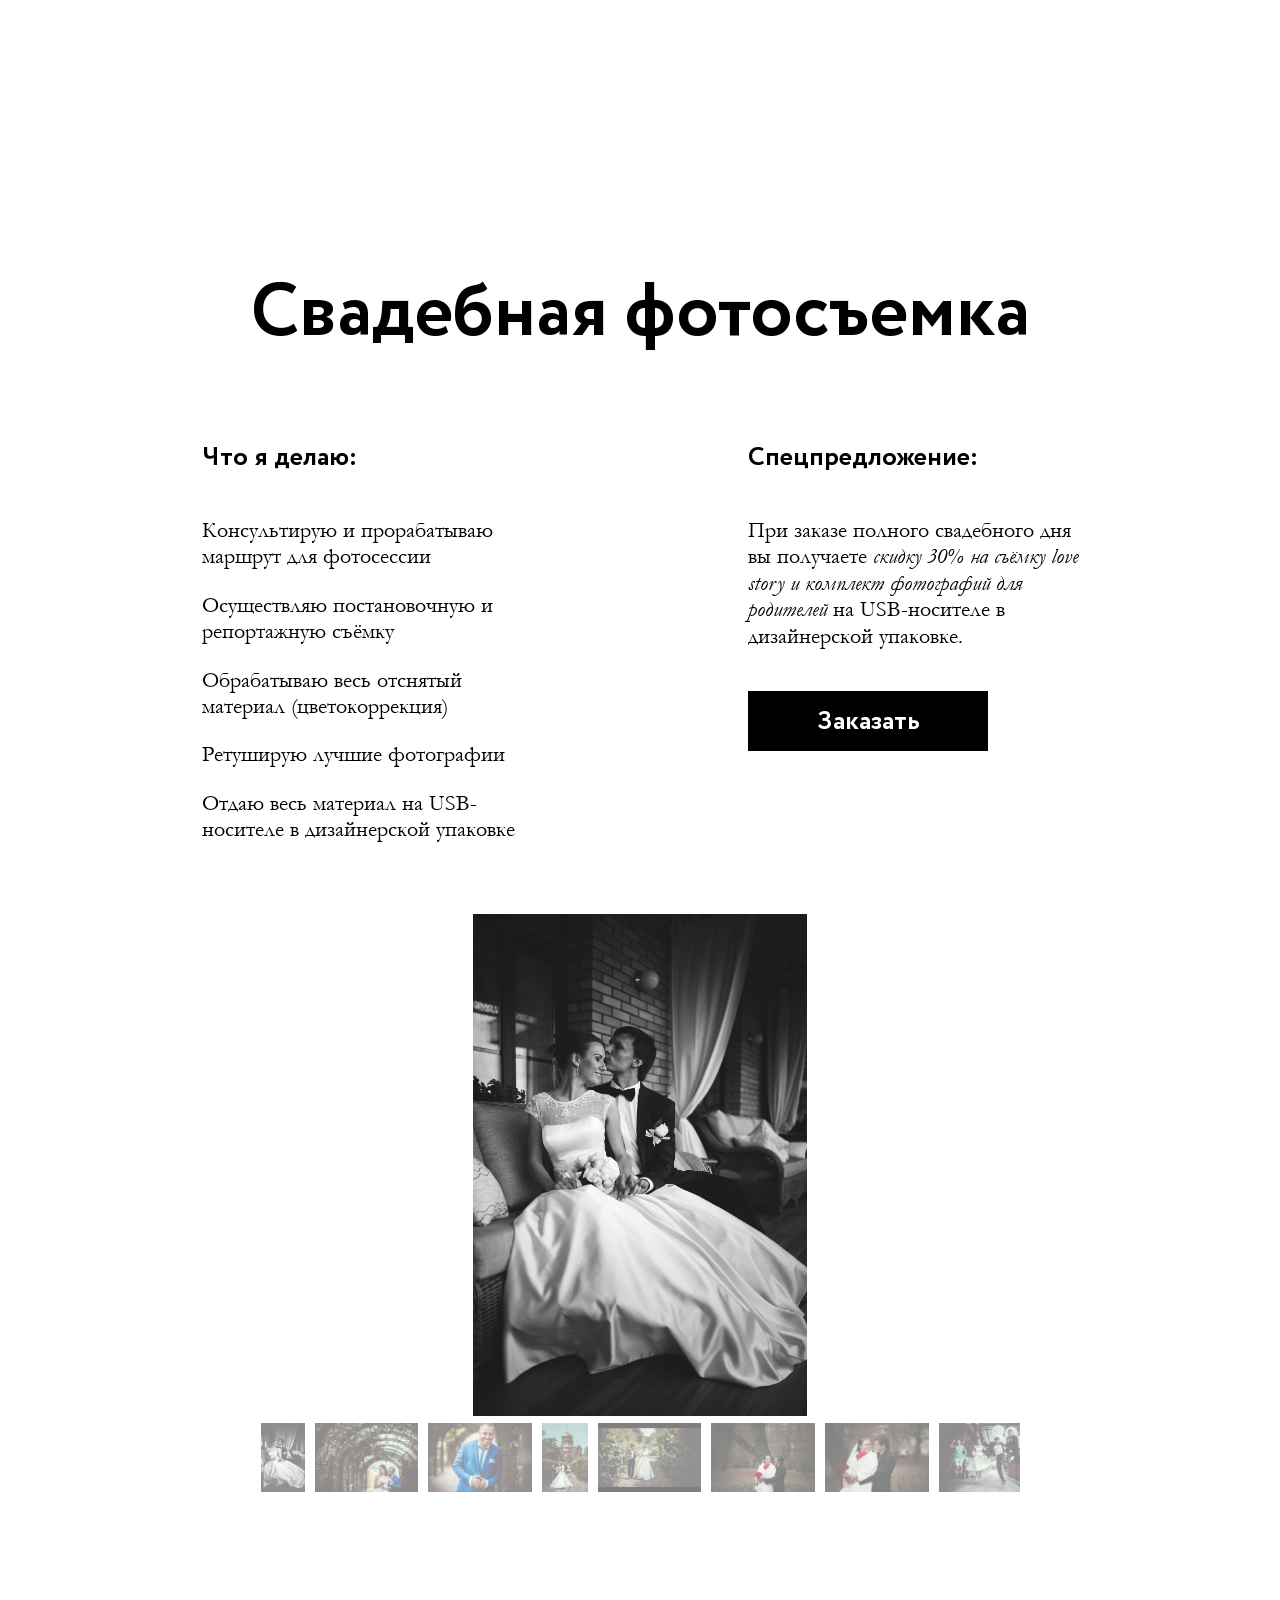
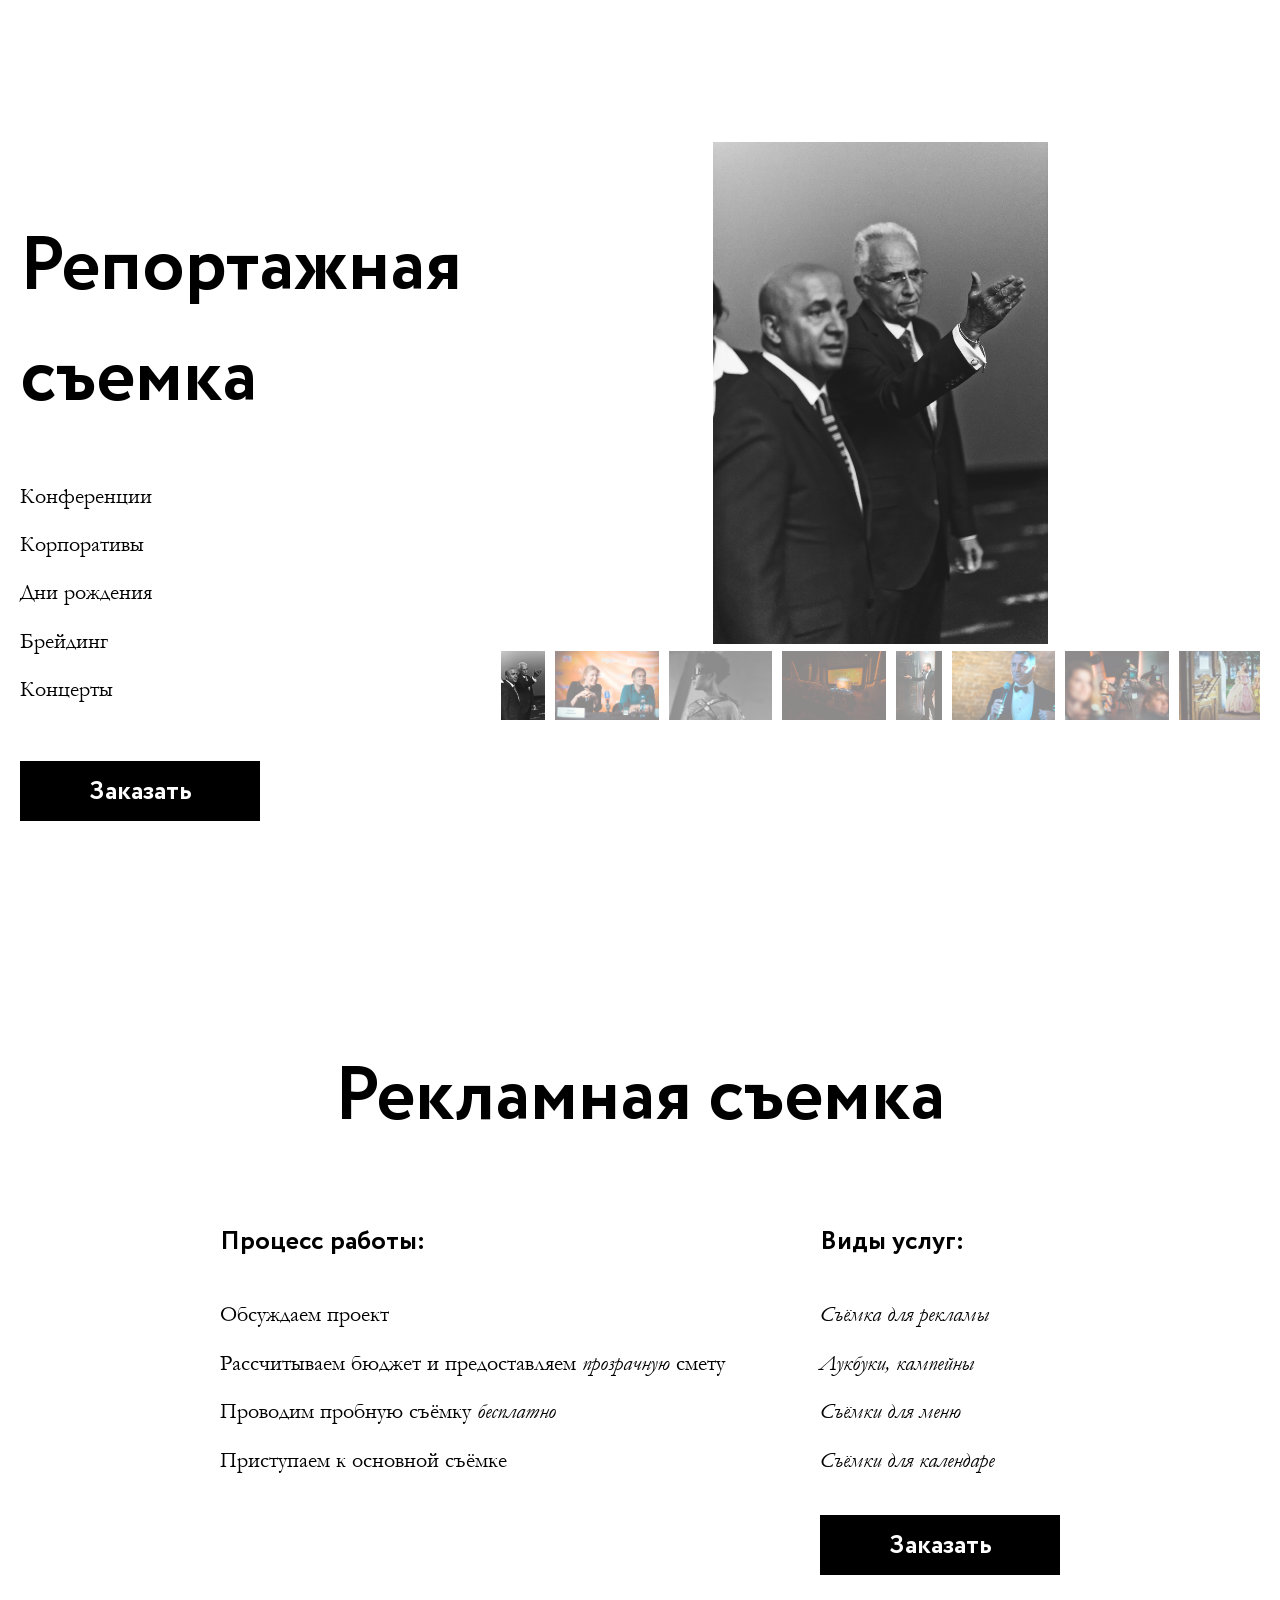
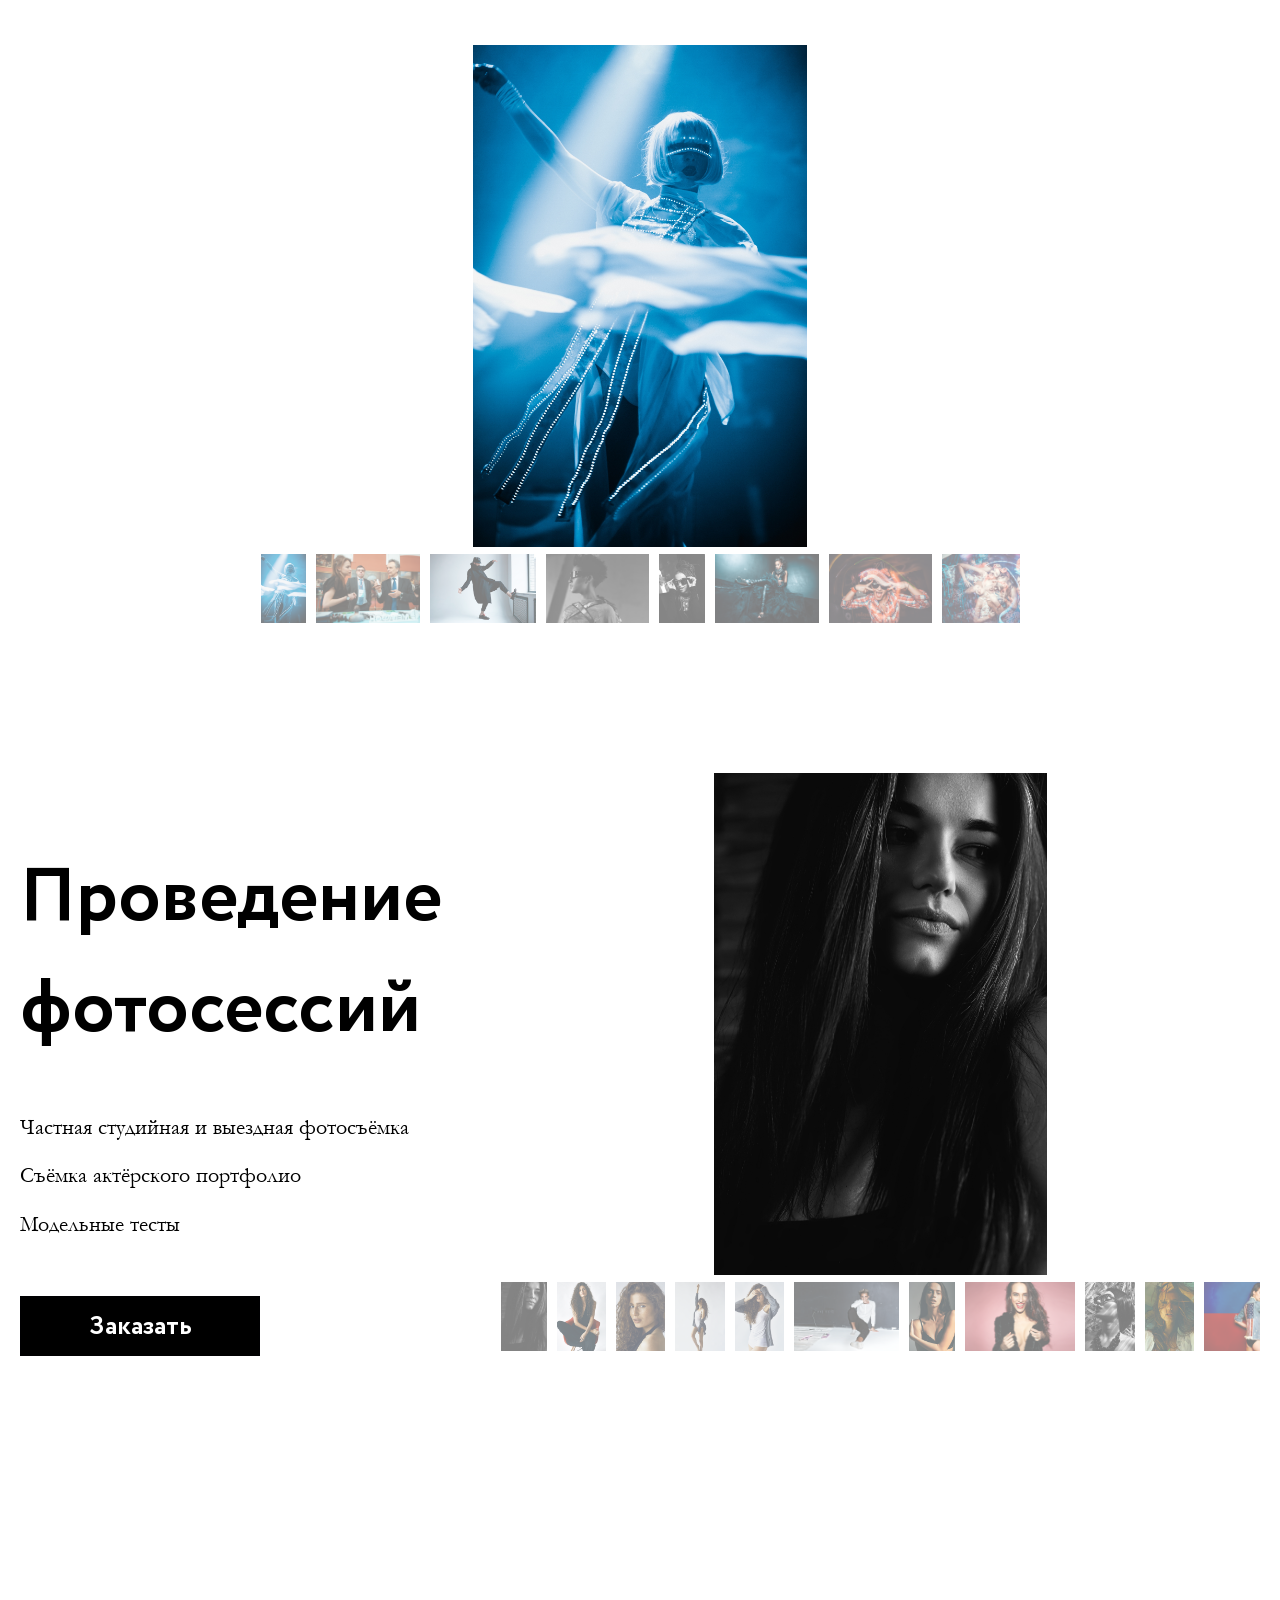
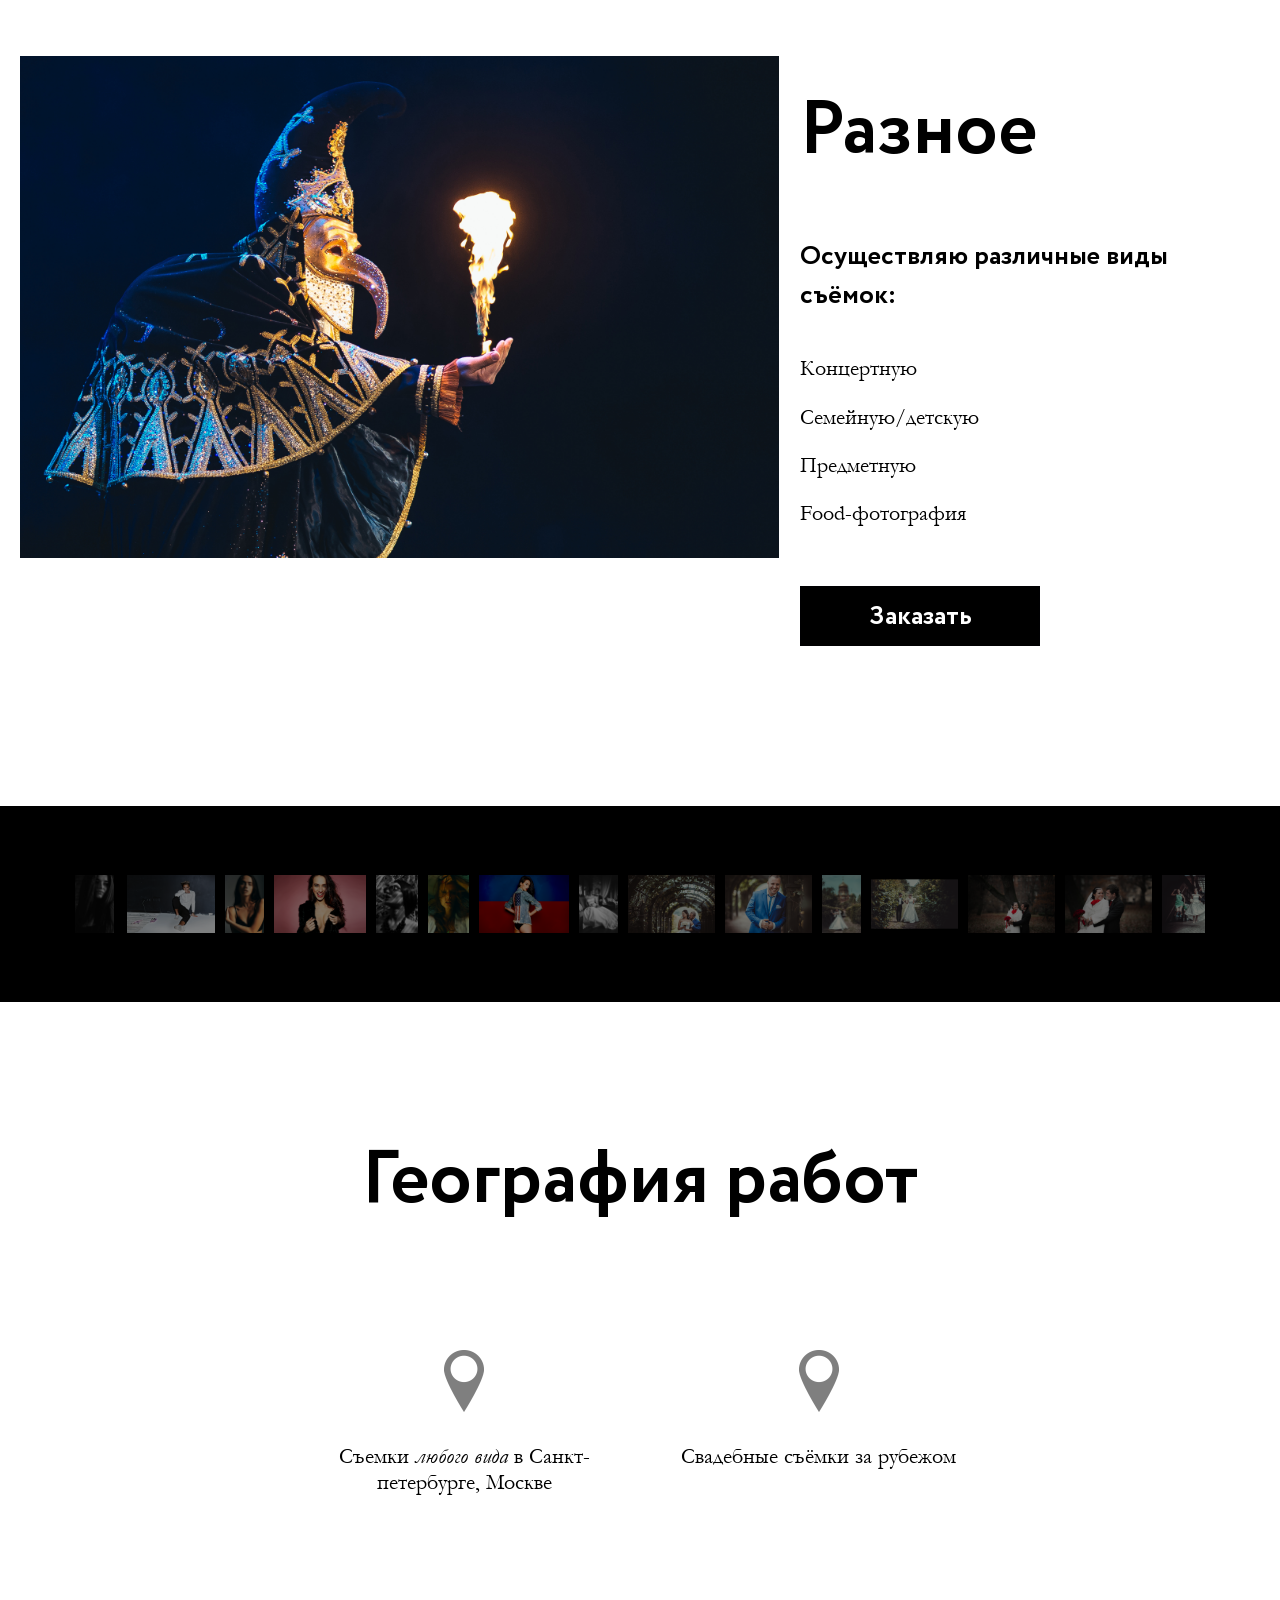
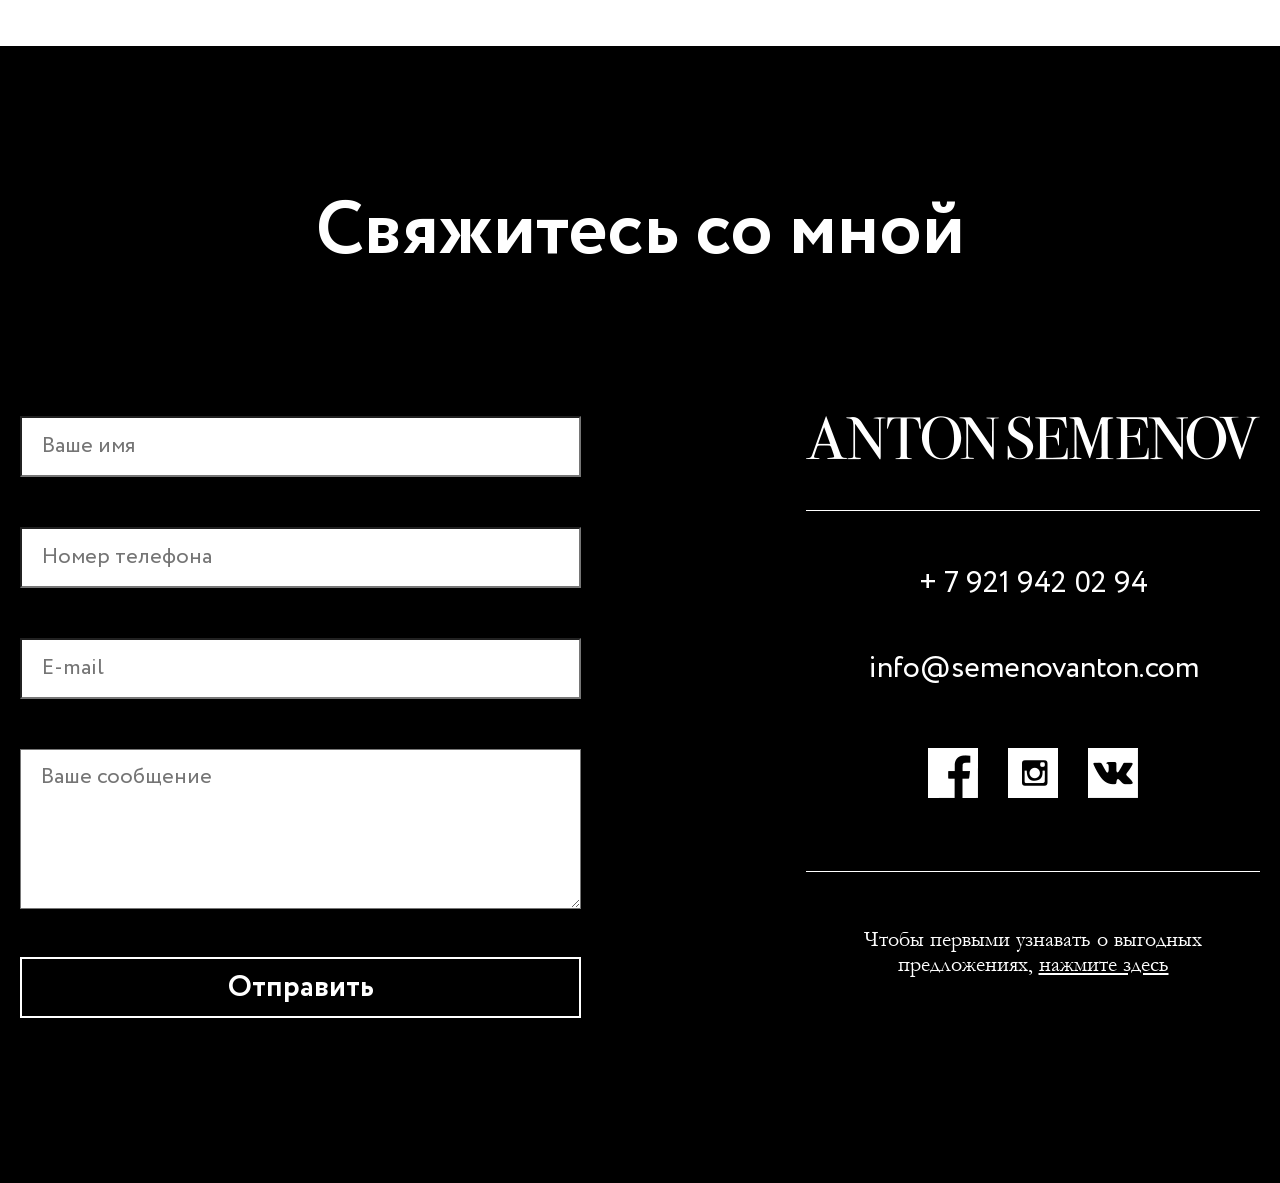
==== commit f0fbe410: "release 1.0" ====
--- a/views/index.html
+++ b/views/index.html
@@ -11,7 +11,7 @@
     <link href="../assets/lightgallery/src/css/lightgallery.css" media="screen" rel="stylesheet" type="text/css">
     <link href="../assets/lightgallery/src/css/lg-transitions.css" media="screen" rel="stylesheet" type="text/css">
     <link href="../assets/lightgallery/src/css/lg-fb-comment-box.css" media="screen" rel="stylesheet" type="text/css">
-    <link href="../assets/owl.carousel.2.0.0-beta.2.4/assets/owl.carousel.css" media="screen" rel="stylesheet" type="text/css">
+    <link href="../assets/stylesheets/owl.carousel.css" media="screen" rel="stylesheet" type="text/css">
     <script src="http://ajax.googleapis.com/ajax/libs/jquery/1.11.2/jquery.min.js"></script>
     <!--[if lte IE 8]>
     <script src="../assets/javascripts/css3-mediaqueries.min.js"></script>
@@ -138,33 +138,33 @@
         <div class="block-wrapper">
             <ul class="partners-list first">
                <li class="slimtech">
-                   <a href=""></a>
+                   <a target="_blank" href="http://www.slimtechmobile.com/"></a>
                 <li class="pmi">
-                    <a href=""></a>
+                    <a target="_blank" href="http://www.pmibar.com/"></a>
                 <li class="gallery">
-                    <a href=""></a>
+                    <a target="_blank" href="http://www.galeria.spb.ru/"></a>
                 <li class="comedy">
-                    <a href=""></a>
+                    <a target="_blank" href="http://www.comedypetersburg.ru/"></a>
             </ul>
             <ul class="partners-list second">
                 <li class="lamoda">
-                    <a href=""></a>
+                    <a target="_blank" href="http://www.lamoda.ru/"></a>
                 <li class="yug">
-                    <a href=""></a>
+                    <a target="_blank" href="http://www.jug.ru/history"></a>
                 <li class="ginza">
-                    <a href=""></a>
+                    <a target="_blank" href="http://www.ginza.ru/spb"></a>
                 <li class="invasion">
-                    <a href=""></a>
+                    <a target="_blank" href="http://www.invasion-labs.ru/"></a>
             </ul>
             <ul class="partners-list third">
                 <li class="backstage">
-                    <a href=""></a>
+                    <a target="_blank" href="http://www.vk.com/as.backstage"></a>
                 <li class="almazova">
-                    <a href=""></a>
+                    <a target="_blank" href="http://www.anastasia-almazova.com/"></a>
                 <li class="nova-arena">
-                    <a href=""></a>
+                    <a target="_blank" href="http://www.novaarena.ru/"></a>
                 <li class="krznt">
-                    <a href=""></a>
+                    <a target="_blank" href="http://www.karzenta.com/"></a>
             </ul>
         </div>
     </section>
@@ -199,18 +199,29 @@
                     <img src="../assets/images/wedding/big1.jpg" alt="wedding" class="big-img vertical">
                 </div>
                 <div class="small-images-container">
-                    <ul class="small-images-list owl-carousel" id="owl-carousel-1">
-                        <li><img src="../assets/images/wedding/big1.jpg" alt="wedding" class="small-img vertical">
-                        <li><img src="../assets/images/wedding/big2.jpg" alt="wedding" class="small-img">
-                        <li><img src="../assets/images/wedding/big3.jpg" alt="wedding" class="small-img">
-                        <li><img src="../assets/images/wedding/big4.jpg" alt="wedding" class="small-img vertical">
-                        <li><img src="../assets/images/wedding/big5.jpg" alt="wedding" class="small-img">
-                        <li><img src="../assets/images/wedding/big6.jpg" alt="wedding" class="small-img">
-                        <li><img src="../assets/images/wedding/big7.jpg" alt="wedding" class="small-img">
-                        <li><img src="../assets/images/wedding/big8.jpg" alt="wedding" class="small-img">
-                        <li><img src="../assets/images/wedding/big9.jpg" alt="wedding" class="small-img vertical">
-                        <li><img src="../assets/images/wedding/big10.jpg" alt="wedding" class="small-img">
-                        <li><img src="../assets/images/wedding/big11.jpg" alt="wedding" class="small-img">
+                    <ul class="small-images-list owl-carousel">
+                        <li data-src="../assets/images/wedding/big1.jpg">
+                            <img src="../assets/images/wedding/big1.jpg" alt="wedding" class="small-img vertical">
+                        <li data-src="../assets/images/wedding/big2.jpg">
+                            <img src="../assets/images/wedding/big2.jpg" alt="wedding" class="small-img">
+                        <li data-src="../assets/images/wedding/big3.jpg">
+                            <img src="../assets/images/wedding/big3.jpg" alt="wedding" class="small-img">
+                        <li data-src="../assets/images/wedding/big4.jpg">
+                            <img src="../assets/images/wedding/big4.jpg" alt="wedding" class="small-img vertical">
+                        <li data-src="../assets/images/wedding/big5.jpg">
+                            <img src="../assets/images/wedding/big5.jpg" alt="wedding" class="small-img">
+                        <li data-src="../assets/images/wedding/big6.jpg">
+                            <img src="../assets/images/wedding/big6.jpg" alt="wedding" class="small-img">
+                        <li data-src="../assets/images/wedding/big7.jpg">
+                            <img src="../assets/images/wedding/big7.jpg" alt="wedding" class="small-img">
+                        <li data-src="../assets/images/wedding/big8.jpg">
+                            <img src="../assets/images/wedding/big8.jpg" alt="wedding" class="small-img">
+                        <li data-src="../assets/images/wedding/big9.jpg">
+                            <img src="../assets/images/wedding/big9.jpg" alt="wedding" class="small-img vertical">
+                        <li data-src="../assets/images/wedding/big10.jpg">
+                            <img src="../assets/images/wedding/big10.jpg" alt="wedding" class="small-img">
+                        <li data-src="../assets/images/wedding/big11.jpg">
+                            <img src="../assets/images/wedding/big11.jpg" alt="wedding" class="small-img">
                     </ul>
                 </div>
             </article>
@@ -239,18 +250,29 @@
                     <img src="../assets/images/report/big1.jpg" alt="report" class="big-img vertical">
                 </div>
                 <div class="small-images-container">
-                    <ul class="small-images-list owl-carousel" id="owl-carousel-2">
-                        <li><img src="../assets/images/report/big1.jpg" alt="report" class="small-img vertical current">
-                        <li><img src="../assets/images/report/big2.jpg" alt="report" class="small-img">
-                        <li><img src="../assets/images/report/big3.jpg" alt="report" class="small-img">
-                        <li><img src="../assets/images/report/big4.jpg" alt="report" class="small-img">
-                        <li><img src="../assets/images/report/big5.jpg" alt="report" class="small-img vertical">
-                        <li><img src="../assets/images/report/big6.jpg" alt="report" class="small-img">
-                        <li><img src="../assets/images/report/big7.jpg" alt="report" class="small-img">
-                        <li><img src="../assets/images/report/big8.jpg" alt="report" class="small-img">
-                        <li><img src="../assets/images/report/big6.jpg" alt="report" class="small-img">
-                        <li><img src="../assets/images/report/big7.jpg" alt="report" class="small-img">
-                        <li><img src="../assets/images/report/big8.jpg" alt="report" class="small-img">
+                    <ul class="small-images-list owl-carousel">
+                        <li data-src="../assets/images/report/big1.jpg">
+                            <img src="../assets/images/report/big1.jpg" alt="report" class="small-img vertical current">
+                        <li data-src="../assets/images/report/big2.jpg">
+                            <img src="../assets/images/report/big2.jpg" alt="report" class="small-img">
+                        <li data-src="../assets/images/report/big3.jpg">
+                            <img src="../assets/images/report/big3.jpg" alt="report" class="small-img">
+                        <li data-src="../assets/images/report/big4.jpg">
+                            <img src="../assets/images/report/big4.jpg" alt="report" class="small-img">
+                        <li data-src="../assets/images/report/big5.jpg">
+                            <img src="../assets/images/report/big5.jpg" alt="report" class="small-img vertical">
+                        <li data-src="../assets/images/report/big6.jpg">
+                            <img src="../assets/images/report/big6.jpg" alt="report" class="small-img">
+                        <li data-src="../assets/images/report/big7.jpg">
+                            <img src="../assets/images/report/big7.jpg" alt="report" class="small-img">
+                        <li data-src="../assets/images/report/big8.jpg">
+                            <img src="../assets/images/report/big8.jpg" alt="report" class="small-img">
+                        <li data-src="../assets/images/report/big6.jpg">
+                            <img src="../assets/images/report/big6.jpg" alt="report" class="small-img">
+                        <li data-src="../assets/images/report/big7.jpg">
+                            <img src="../assets/images/report/big7.jpg" alt="report" class="small-img">
+                        <li data-src="../assets/images/report/big8.jpg">
+                            <img src="../assets/images/report/big8.jpg" alt="report" class="small-img">
                     </ul>
                 </div>
             </article>
@@ -288,15 +310,23 @@
                     <img src="../assets/images/_r_/big1.jpg" alt="ads" class="big-img vertical">
                 </div>
                 <div class="small-images-container">
-                    <ul class="small-images-list">
-                        <li><img src="../assets/images/_r_/big1.jpg" alt="_r_" class="small-img vertical active">
-                        <li><img src="../assets/images/_r_/big2.jpg" alt="_r_" class="small-img">
-                        <li><img src="../assets/images/_r_/big3.jpg" alt="_r_" class="small-img">
-                        <li><img src="../assets/images/_r_/big4.jpg" alt="_r_" class="small-img">
-                        <li><img src="../assets/images/_r_/big5.jpg" alt="_r_" class="small-img vertical">
-                        <li><img src="../assets/images/_r_/big6.jpg" alt="_r_" class="small-img">
-                        <li><img src="../assets/images/_r_/big7.jpg" alt="_r_" class="small-img">
-                        <li><img src="../assets/images/_r_/big8.jpg" alt="_r_" class="small-img">
+                    <ul class="small-images-list owl-carousel">
+                        <li data-src="../assets/images/_r_/big1.jpg">
+                            <img src="../assets/images/_r_/big1.jpg" alt="_r_" class="small-img vertical active">
+                        <li data-src="../assets/images/_r_/big2.jpg">
+                            <img src="../assets/images/_r_/big2.jpg" alt="_r_" class="small-img">
+                        <li data-src="../assets/images/_r_/big3.jpg">
+                            <img src="../assets/images/_r_/big3.jpg" alt="_r_" class="small-img">
+                        <li data-src="../assets/images/_r_/big4.jpg">
+                            <img src="../assets/images/_r_/big4.jpg" alt="_r_" class="small-img">
+                        <li data-src="../assets/images/_r_/big5.jpg">
+                            <img src="../assets/images/_r_/big5.jpg" alt="_r_" class="small-img vertical">
+                        <li data-src="../assets/images/_r_/big6.jpg">
+                            <img src="../assets/images/_r_/big6.jpg" alt="_r_" class="small-img">
+                        <li data-src="../assets/images/_r_/big7.jpg">
+                            <img src="../assets/images/_r_/big7.jpg" alt="_r_" class="small-img">
+                        <li data-src="../assets/images/_r_/big8.jpg">
+                            <img src="../assets/images/_r_/big8.jpg" alt="_r_" class="small-img">
                     </ul>
                 </div>
             </article>
@@ -320,21 +350,33 @@
             <article class="gallery">
                 <div class="big-img-container">
                     <div class="bg"></div>
+                    <div class="second-bg"></div>
                     <img src="../assets/images/photoset/big1.jpg" alt="report" class="big-img vertical">
                 </div>
                 <div class="small-images-container">
-                    <ul class="small-images-list">
-                        <li><img src="../assets/images/photoset/big1.jpg" alt="photoset" class="small-img vertical active">
-                        <li><img src="../assets/images/photoset/big2.jpg" alt="photoset" class="small-img vertical">
-                        <li><img src="../assets/images/photoset/big3.jpg" alt="photoset" class="small-img vertical">
-                        <li><img src="../assets/images/photoset/big4.jpg" alt="photoset" class="small-img vertical">
-                        <li><img src="../assets/images/photoset/big5.jpg" alt="photoset" class="small-img vertical">
-                        <li><img src="../assets/images/photoset/big6.jpg" alt="photoset" class="small-img">
-                        <li><img src="../assets/images/photoset/big7.jpg" alt="photoset" class="small-img vertical">
-                        <li><img src="../assets/images/photoset/big8.jpg" alt="photoset" class="small-img">
-                        <li><img src="../assets/images/photoset/big9.jpg" alt="photoset" class="small-img vertical">
-                        <li><img src="../assets/images/photoset/big10.jpg" alt="photoset" class="small-img vertical">
-                        <li><img src="../assets/images/photoset/big11.jpg" alt="photoset" class="small-img">
+                    <ul class="small-images-list owl-carousel">
+                        <li data-src="../assets/images/photoset/big1.jpg">
+                            <img src="../assets/images/photoset/big1.jpg" alt="photoset" class="small-img vertical">
+                        <li data-src="../assets/images/photoset/big2.jpg">
+                            <img src="../assets/images/photoset/big2.jpg" alt="photoset" class="small-img vertical">
+                        <li data-src="../assets/images/photoset/big3.jpg">
+                            <img src="../assets/images/photoset/big3.jpg" alt="photoset" class="small-img vertical">
+                        <li data-src="../assets/images/photoset/big4.jpg">
+                            <img src="../assets/images/photoset/big4.jpg" alt="photoset" class="small-img vertical">
+                        <li data-src="../assets/images/photoset/big5.jpg">
+                            <img src="../assets/images/photoset/big5.jpg" alt="photoset" class="small-img vertical">
+                        <li data-src="../assets/images/photoset/big6.jpg">
+                            <img src="../assets/images/photoset/big6.jpg" alt="photoset" class="small-img">
+                        <li data-src="../assets/images/photoset/big7.jpg">
+                            <img src="../assets/images/photoset/big7.jpg" alt="photoset" class="small-img vertical">
+                        <li data-src="../assets/images/photoset/big8.jpg">
+                            <img src="../assets/images/photoset/big8.jpg" alt="photoset" class="small-img">
+                        <li data-src="../assets/images/photoset/big9.jpg">
+                            <img src="../assets/images/photoset/big9.jpg" alt="photoset" class="small-img vertical">
+                        <li data-src="../assets/images/photoset/big10.jpg">
+                            <img src="../assets/images/photoset/big10.jpg" alt="photoset" class="small-img vertical">
+                        <li data-src="../assets/images/photoset/big11.jpg">
+                            <img src="../assets/images/photoset/big11.jpg" alt="photoset" class="small-img">
                     </ul>
                 </div>
             </article>
@@ -366,89 +408,66 @@
         </div>
     </section>
     <section class="large-gallery">
-        <div id="lightgallery" class="large-gallery-container">
-            <a href="../assets/images/photoset/big1.jpg">
-                <img class="vertical" src="../assets/images/photoset/big1.jpg" />
-            </a>
+        <ul class="large-gallery-container" id="owl-carousel">
+            <li data-src="../assets/images/photoset/big1.jpg">
+                <img class="small-img vertical" src="../assets/images/photoset/big1.jpg" />
             <a href="../assets/images/photoset/big2.jpg">
-                <img src="../assets/images/photoset/big2.jpg" />
+                <img class="small-img" src="../assets/images/photoset/big2.jpg" />
             </a>
             <a href="../assets/images/photoset/big3.jpg">
-                <img src="../assets/images/photoset/big3.jpg" />
+                <img class="small-img" src="../assets/images/photoset/big3.jpg" />
             </a>
             <a href="../assets/images/photoset/big4.jpg">
-                <img src="../assets/images/photoset/big4.jpg" />
+                <img class="small-img" src="../assets/images/photoset/big4.jpg" />
             </a>
             <a href="../assets/images/photoset/big5.jpg">
-                <img src="../assets/images/photoset/big5.jpg" />
+                <img class="small-img" src="../assets/images/photoset/big5.jpg" />
             </a>
-            <a href="../assets/images/photoset/big6.jpg">
-                <img src="../assets/images/photoset/big6.jpg" />
-            </a>
-            <a href="../assets/images/photoset/big7.jpg">
-                <img src="../assets/images/photoset/big7.jpg" />
-            </a>
-            <a href="../assets/images/photoset/big8.jpg">
-                <img src="../assets/images/photoset/big8.jpg" />
-            </a>
-            <a href="../assets/images/photoset/big9.jpg">
-                <img src="../assets/images/photoset/big9.jpg" />
-            </a>
-            <a href="../assets/images/photoset/big10.jpg">
-                <img src="../assets/images/photoset/big10.jpg" />
-            </a>
-            <a href="../assets/images/photoset/big11.jpg">
-                <img src="../assets/images/photoset/big11.jpg" />
-            </a>
-            <a href="../assets/images/wedding/big1.jpg">
-                <img class="vertical" src="../assets/images/wedding/big1.jpg" />
-            </a>
-            <a href="../assets/images/wedding/big2.jpg">
-                <img src="../assets/images/wedding/big2.jpg" />
-            </a>
-            <a href="../assets/images/wedding/big3.jpg">
-                <img src="../assets/images/wedding/big3.jpg" />
-            </a>
-            <a href="../assets/images/wedding/big4.jpg">
-                <img src="../assets/images/wedding/big4.jpg" />
-            </a>
-            <a href="../assets/images/wedding/big5.jpg">
-                <img src="../assets/images/wedding/big5.jpg" />
-            </a>
-            <a href="../assets/images/wedding/big6.jpg">
-                <img src="../assets/images/wedding/big6.jpg" />
-            </a>
-            <a href="../assets/images/wedding/big7.jpg">
-                <img src="../assets/images/wedding/big7.jpg" />
-            </a>
-            <a href="../assets/images/wedding/big8.jpg">
-                <img src="../assets/images/wedding/big8.jpg" />
-            </a>
-            <a href="../assets/images/report/big1.jpg">
-                <img class="vertical" src="../assets/images/report/big1.jpg" />
-            </a>
-            <a href="../assets/images/report/big2.jpg">
-                <img src="../assets/images/report/big2.jpg" />
-            </a>
-            <a href="../assets/images/report/big3.jpg">
-                <img src="../assets/images/report/big3.jpg" />
-            </a>
-            <a href="../assets/images/report/big4.jpg">
-                <img src="../assets/images/report/big4.jpg" />
-            </a>
-            <a href="../assets/images/report/big5.jpg">
-                <img src="../assets/images/report/big5.jpg" />
-            </a>
-            <a href="../assets/images/report/big6.jpg">
-                <img src="../assets/images/report/big6.jpg" />
-            </a>
-            <a href="../assets/images/report/big7.jpg">
-                <img src="../assets/images/report/big7.jpg" />
-            </a>
-            <a href="../assets/images/report/big8.jpg">
-                <img src="../assets/images/report/big8.jpg" />
-            </a>
-        </div>
+            <li data-src="../assets/images/photoset/big6.jpg">
+                <img class="small-img" src="../assets/images/photoset/big6.jpg" />
+            <li data-src="../assets/images/photoset/big7.jpg">
+                <img class="small-img" src="../assets/images/photoset/big7.jpg" />
+            <li data-src="../assets/images/photoset/big8.jpg">
+                <img class="small-img" src="../assets/images/photoset/big8.jpg" />
+            <li data-src="../assets/images/photoset/big9.jpg">
+                <img class="small-img" src="../assets/images/photoset/big9.jpg" />
+            <li data-src="../assets/images/photoset/big10.jpg">
+                <img class="small-img" src="../assets/images/photoset/big10.jpg" />
+            <li data-src="../assets/images/photoset/big11.jpg">
+                <img class="small-img" src="../assets/images/photoset/big11.jpg" />
+            <li data-src="../assets/images/wedding/big1.jpg">
+                <img class="small-img vertical" src="../assets/images/wedding/big1.jpg" />
+            <li data-src="../assets/images/wedding/big2.jpg">
+                <img class="small-img" src="../assets/images/wedding/big2.jpg" />
+            <li data-src="../assets/images/wedding/big3.jpg">
+                <img class="small-img" src="../assets/images/wedding/big3.jpg" />
+            <li data-src="../assets/images/wedding/big4.jpg">
+                <img class="small-img" src="../assets/images/wedding/big4.jpg" />
+            <li data-src="../assets/images/wedding/big5.jpg">
+                <img class="small-img" src="../assets/images/wedding/big5.jpg" />
+            <li data-src="../assets/images/wedding/big6.jpg">
+                <img class="small-img" src="../assets/images/wedding/big6.jpg" />
+            <li data-src="../assets/images/wedding/big7.jpg">
+                <img class="small-img" src="../assets/images/wedding/big7.jpg" />
+            <li data-src="../assets/images/wedding/big8.jpg">
+                <img class="small-img" src="../assets/images/wedding/big8.jpg" />
+            <li data-src="../assets/images/report/big1.jpg">
+                <img class="small-img vertical" src="../assets/images/report/big1.jpg" />
+            <li data-src="../assets/images/report/big2.jpg">
+                <img class="small-img" src="../assets/images/report/big2.jpg" />
+            <li data-src="../assets/images/report/big3.jpg">
+                <img class="small-img" src="../assets/images/report/big3.jpg" />
+            <li data-src="../assets/images/report/big4.jpg">
+                <img class="small-img" src="../assets/images/report/big4.jpg" />
+            <li data-src="../assets/images/report/big5.jpg">
+                <img class="small-img" src="../assets/images/report/big5.jpg" />
+            <li data-src="../assets/images/report/big6.jpg">
+                <img class="small-img" src="../assets/images/report/big6.jpg" />
+            <li data-src="../assets/images/report/big7.jpg">
+                <img class="small-img" src="../assets/images/report/big7.jpg" />
+            <li data-src="../assets/images/report/big8.jpg">
+                <img class="small-img" src="../assets/images/report/big8.jpg" />
+        </ul>
     </section>
     <section class="geolocation">
         <div class="block-wrapper">
@@ -471,6 +490,7 @@
                     <div class="form-wrapper">
                         <input type="text" name="name" placeholder="Ваше имя">
                         <input type="text" name="phone" placeholder="Номер телефона">
+                        <input type="email" name="email" placeholder="E-mail">
                         <textarea name="message" placeholder="Ваше сообщение"></textarea>
                         <input type="submit" name="submit" value="Отправить">
                     </div>
--- a/assets/stylesheets/main.css
+++ b/assets/stylesheets/main.css
@@ -62,6 +62,21 @@
   color: #444 !important;
   -webkit-text-fill-color: #444 !important; }
 
+button {
+  border: 0;
+  outline: 0;
+  -webkit-tap-highlight-color: rgba(0, 0, 0, 0);
+  outline-width: 0;
+  background: 0; }
+
+input:focus {
+  outline-width: 0; }
+
+input {
+  outline: 0;
+  outline-width: 0;
+  -webkit-tap-highlight-color: rgba(0, 0, 0, 0); }
+
 .clearfix:after {
   display: table;
   content: '';
@@ -96,7 +111,7 @@
   position: relative; }
 
 .big-header {
-  font-family: Didona, sans-serif;
+  font-family: Didona, "Circe-Bold", sans-serif;
   font-size: 75px;
   color: #000; }
 
@@ -126,7 +141,7 @@
       background: url("../images/sprite/img3.png") 0 0 no-repeat;
     }
   }*/
-  background: url("../images/bg.png") center 0 no-repeat; }
+  background: url("../images/bg.png") center 0 no-repeat #444444; }
   .about-me .block-wrapper {
     width: 1520px; }
   .about-me .header-container {
@@ -173,21 +188,22 @@
     height: 41px;
     position: absolute;
     top: -10px;
-    left: 0; }
+    left: 0;
+    background: url("../images/sprite/sprite.png") 0 0 no-repeat; }
     .about-me .number.one {
       width: 43px;
       height: 41px;
-      background: url("../images/sprite/img1.png") 0 0 no-repeat; }
+      background-position: 0 0; }
     .about-me .number.two {
-      background: url("../images/sprite/img2.png") 0 0 no-repeat; }
+      background-position: 0 -44px; }
     .about-me .number.three {
-      background: url("../images/sprite/img3.png") 0 0 no-repeat; }
+      background-position: 0 -89px; }
     .about-me .number.four {
       width: 46px;
       height: 41px;
-      background: url("../images/sprite/img4.png") 0 0 no-repeat; }
+      background-position: 0 -134px; }
     .about-me .number.five {
-      background: url("../images/sprite/img5.png") 0 0 no-repeat; }
+      background-position: 0 -179px; }
   .about-me .advantage-name {
     line-height: 1.2;
     font-family: 'Circe-Bold';
@@ -203,6 +219,9 @@
       background-image: url("../images/small-bg.png"); }
       .about-me .advantages-table {
         margin-right: 50px; } }
+
+section {
+  overflow-x: hidden; }
 
 .section-description .articles .offer {
   text-align: left;
@@ -261,7 +280,8 @@
   width: 1903px;
   max-width: 1903px !important;
   height: 1080px;
-  margin: 0 auto; }
+  margin: 0 auto;
+  background: #444444; }
   .slider .slider-wrapper {
     position: relative;
     width: 1560px;
@@ -480,7 +500,8 @@
     height: 502px;
     margin-bottom: 7px;
     position: relative; }
-    .gallery .big-img-container .bg {
+    .gallery .big-img-container .bg,
+    .gallery .big-img-container .second-bg {
       position: absolute;
       height: 1px;
       width: 950px;
@@ -489,7 +510,8 @@
       right: -50px;
       display: none; }
     @media (min-width: 1700px) {
-      .gallery .big-img-container .bg {
+      .gallery .big-img-container .bg,
+      .gallery .big-img-container .second-bg {
         display: block; } }
     .gallery .big-img-container .big-img {
       position: relative;
@@ -582,7 +604,8 @@
 
 .report {
   padding-top: 150px;
-  padding-bottom: 150px; }
+  padding-bottom: 150px;
+  position: relative; }
   .report .block-wrapper {
     width: 1240px; }
   .report .articles {
@@ -601,6 +624,14 @@
   @media (min-width: 1700px) {
     .report {
       padding-bottom: 397px; }
+      .report:before {
+        position: absolute;
+        height: 1px;
+        width: 84px;
+        background: #000;
+        top: 245px;
+        left: 0;
+        content: ""; }
       .report .block-wrapper {
         width: 1478px; }
       .report .gallery .big-img-container .bg {
@@ -642,14 +673,6 @@
         top: 171px;
         right: -50px;
         position: relative; }
-        .ads .bg:before {
-          position: absolute;
-          height: 1px;
-          width: 569px;
-          background: #000;
-          top: 135px;
-          right: -135px;
-          content: ""; }
       .ads .big-header {
         text-align: left; }
         .ads .big-header span {
@@ -676,7 +699,8 @@
 
 .photoset {
   padding-top: 50px;
-  padding-bottom: 150px; }
+  padding-bottom: 150px;
+  position: relative; }
   .photoset .block-wrapper {
     width: 1240px; }
   .photoset .articles {
@@ -700,28 +724,26 @@
       .photoset:before {
         position: absolute;
         height: 1px;
-        width: 569px;
+        width: 119px;
         background: #000;
         top: 135px;
-        right: -135px;
+        left: 0;
         content: ""; }
       .photoset .block-wrapper {
         width: 1478px; }
       .photoset .gallery .big-img-container .bg {
-        right: -100px;
-        top: 369px; }
-        .photoset .gallery .big-img-container .bg:before:before {
-          position: absolute;
-          height: 1px;
-          width: 569px;
-          background: #000;
-          top: 135px;
-          right: -135px;
-          content: ""; } }
+        right: -200px;
+        width: 660px;
+        top: 360px; }
+      .photoset .gallery .big-img-container .second-bg {
+        top: 169px;
+        width: 660px;
+        left: -272px; } }
 
 .others {
   padding-top: 150px;
-  padding-bottom: 160px; }
+  padding-bottom: 160px;
+  position: relative; }
   .others .block-wrapper {
     width: 1240px; }
   .others .articles {
@@ -734,7 +756,7 @@
   .others .gallery {
     float: left; }
   .others .big-header {
-    margin-top: 70px;
+    margin-top: 20px;
     text-align: left;
     margin-bottom: 50px; }
     .others .big-header span {
@@ -747,14 +769,15 @@
         height: 1px;
         width: 569px;
         background: #000;
-        top: 135px;
-        right: -135px;
+        top: 235px;
+        right: 0;
         content: ""; }
       .others .block-wrapper {
         width: 1400px; }
       .others .gallery .big-img-container .bg {
-        right: -100px;
-        top: 369px; } }
+        width: 1000px;
+        left: -120px;
+        top: 33px; } }
 
 .large-gallery {
   width: 100%;
@@ -766,18 +789,22 @@
   background: #000; }
   .large-gallery .large-gallery-container {
     width: 100%;
-    overflow: hidden; }
-    .large-gallery .large-gallery-container a {
+    height: 58px;
+    overflow: hidden;
+    list-style: none; }
+    .large-gallery .large-gallery-container li {
       display: inline-block;
       margin-right: 5px; }
-      .large-gallery .large-gallery-container a img {
+      .large-gallery .large-gallery-container li .small-img {
         opacity: .5;
         display: block;
         height: 58px;
         width: auto;
         max-width: 100%; }
-    .large-gallery .large-gallery-container.active img {
-      opacity: 1; }
+        .large-gallery .large-gallery-container li .small-img.current {
+          opacity: 1 !important; }
+        .large-gallery .large-gallery-container li .small-img:hover {
+          cursor: pointer; }
 
 .geolocation {
   text-align: center;
@@ -797,7 +824,7 @@
       margin: 0 auto 32px;
       width: 40px;
       height: 62px;
-      background: url("../images/sprite/geo.png") 0 0 no-repeat; }
+      background: url("../images/sprite/sprite.png") 0 -380px no-repeat; }
     .geolocation .geo .geo-description {
       line-height: 1.2;
       font-family: "Garamond", sans-serif;
@@ -815,11 +842,12 @@
     width: 1240px; }
   footer .big-header {
     color: #fff;
-    margin-bottom: 143px; }
+    margin-bottom: 129px; }
   footer .send-contacts {
     width: 561px;
     float: left; }
-    footer .send-contacts input[type=text] {
+    footer .send-contacts input[type=text],
+    footer .send-contacts input[type=email] {
       font-family: "Circe-Regular", sans-serif;
       font-size: 22px;
       background: white;
@@ -833,11 +861,14 @@
       padding-right: 20px;
       margin-bottom: 50px;
       color: #444444; }
-      footer .send-contacts input[type=text] :-webkit-input-placeholder {
+      footer .send-contacts input[type=text] :-webkit-input-placeholder,
+      footer .send-contacts input[type=email] :-webkit-input-placeholder {
         color: #444444; }
-      footer .send-contacts input[type=text] :-moz-placeholder {
+      footer .send-contacts input[type=text] :-moz-placeholder,
+      footer .send-contacts input[type=email] :-moz-placeholder {
         color: #444444; }
-      footer .send-contacts input[type=text] :-ms-input-placeholder {
+      footer .send-contacts input[type=text] :-ms-input-placeholder,
+      footer .send-contacts input[type=email] :-ms-input-placeholder {
         color: #444444; }
     footer .send-contacts textarea {
       font-family: "Circe-Regular", sans-serif;
@@ -887,14 +918,14 @@
       background: url("../images/logo.png") 0 0 no-repeat;
       margin-bottom: 50px; }
     footer .contacts .phone {
-      margin-top: 60px;
+      margin-top: 50px;
       font-size: 30px;
-      margin-bottom: 60px; }
+      margin-bottom: 40px; }
     footer .contacts .email {
       font-size: 30px;
-      margin-bottom: 60px; }
+      margin-bottom: 57px; }
     footer .contacts .social-list {
-      margin-bottom: 77px; }
+      margin-bottom: 65px; }
       footer .contacts .social-list li {
         display: inline-block;
         margin-right: 30px;
@@ -904,16 +935,17 @@
           margin-right: 0; }
         footer .contacts .social-list li .social-btn {
           display: block;
+          background: url("../images/sprite/sprite.png") no-repeat 0 0;
           width: 50px;
           height: 50px; }
           footer .contacts .social-list li .social-btn.vk {
-            background: url("../images/sprite/vk.png") no-repeat 0 0; }
+            background-position: 0 -328px; }
           footer .contacts .social-list li .social-btn.fb {
-            background: url("../images/sprite/fb.png") no-repeat 0 0; }
+            background-position: 0 -224px; }
           footer .contacts .social-list li .social-btn.inst {
-            background: url("../images/sprite/inst.png") no-repeat 0 0; }
+            background-position: 0 -276px; }
     footer .contacts .subscribe {
-      margin-top: 70px;
+      margin-top: 55px;
       font-family: "Garamond", sans-serif;
       font-size: 22px; }
       footer .contacts .subscribe a {
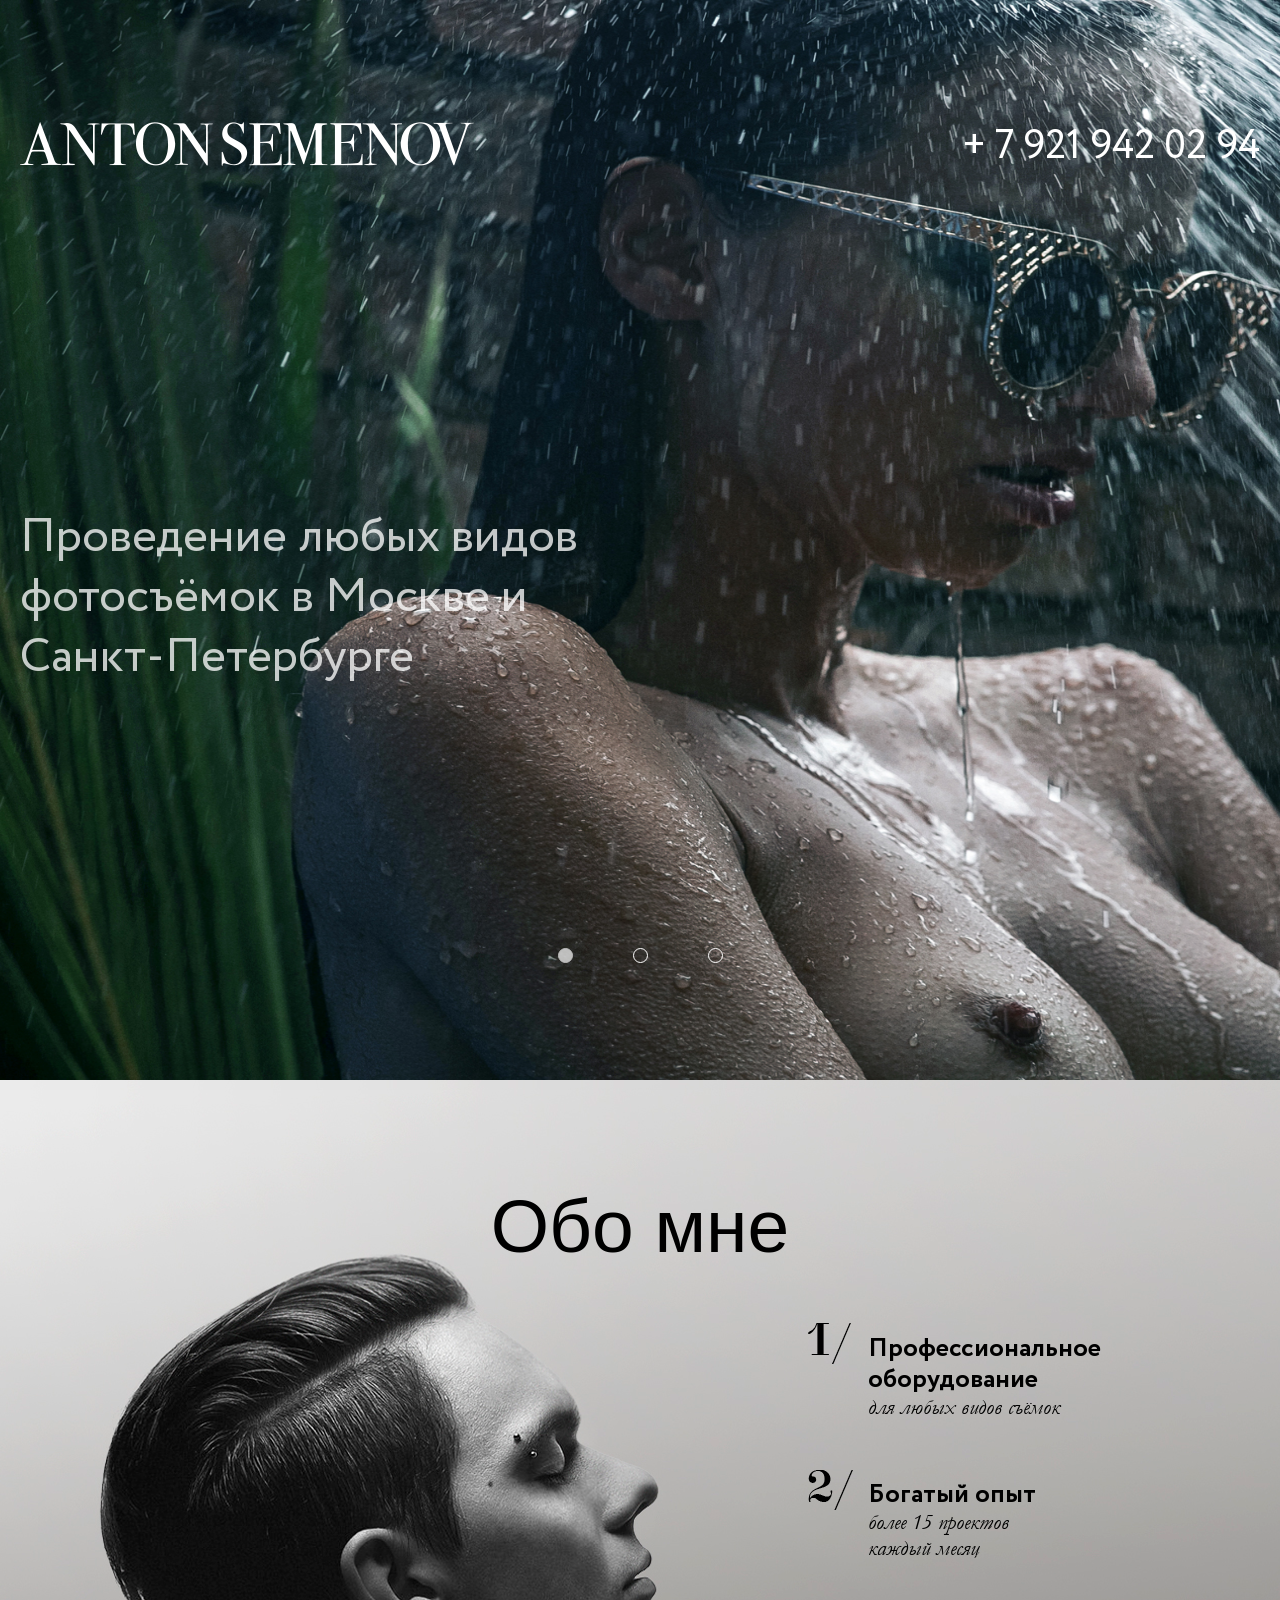
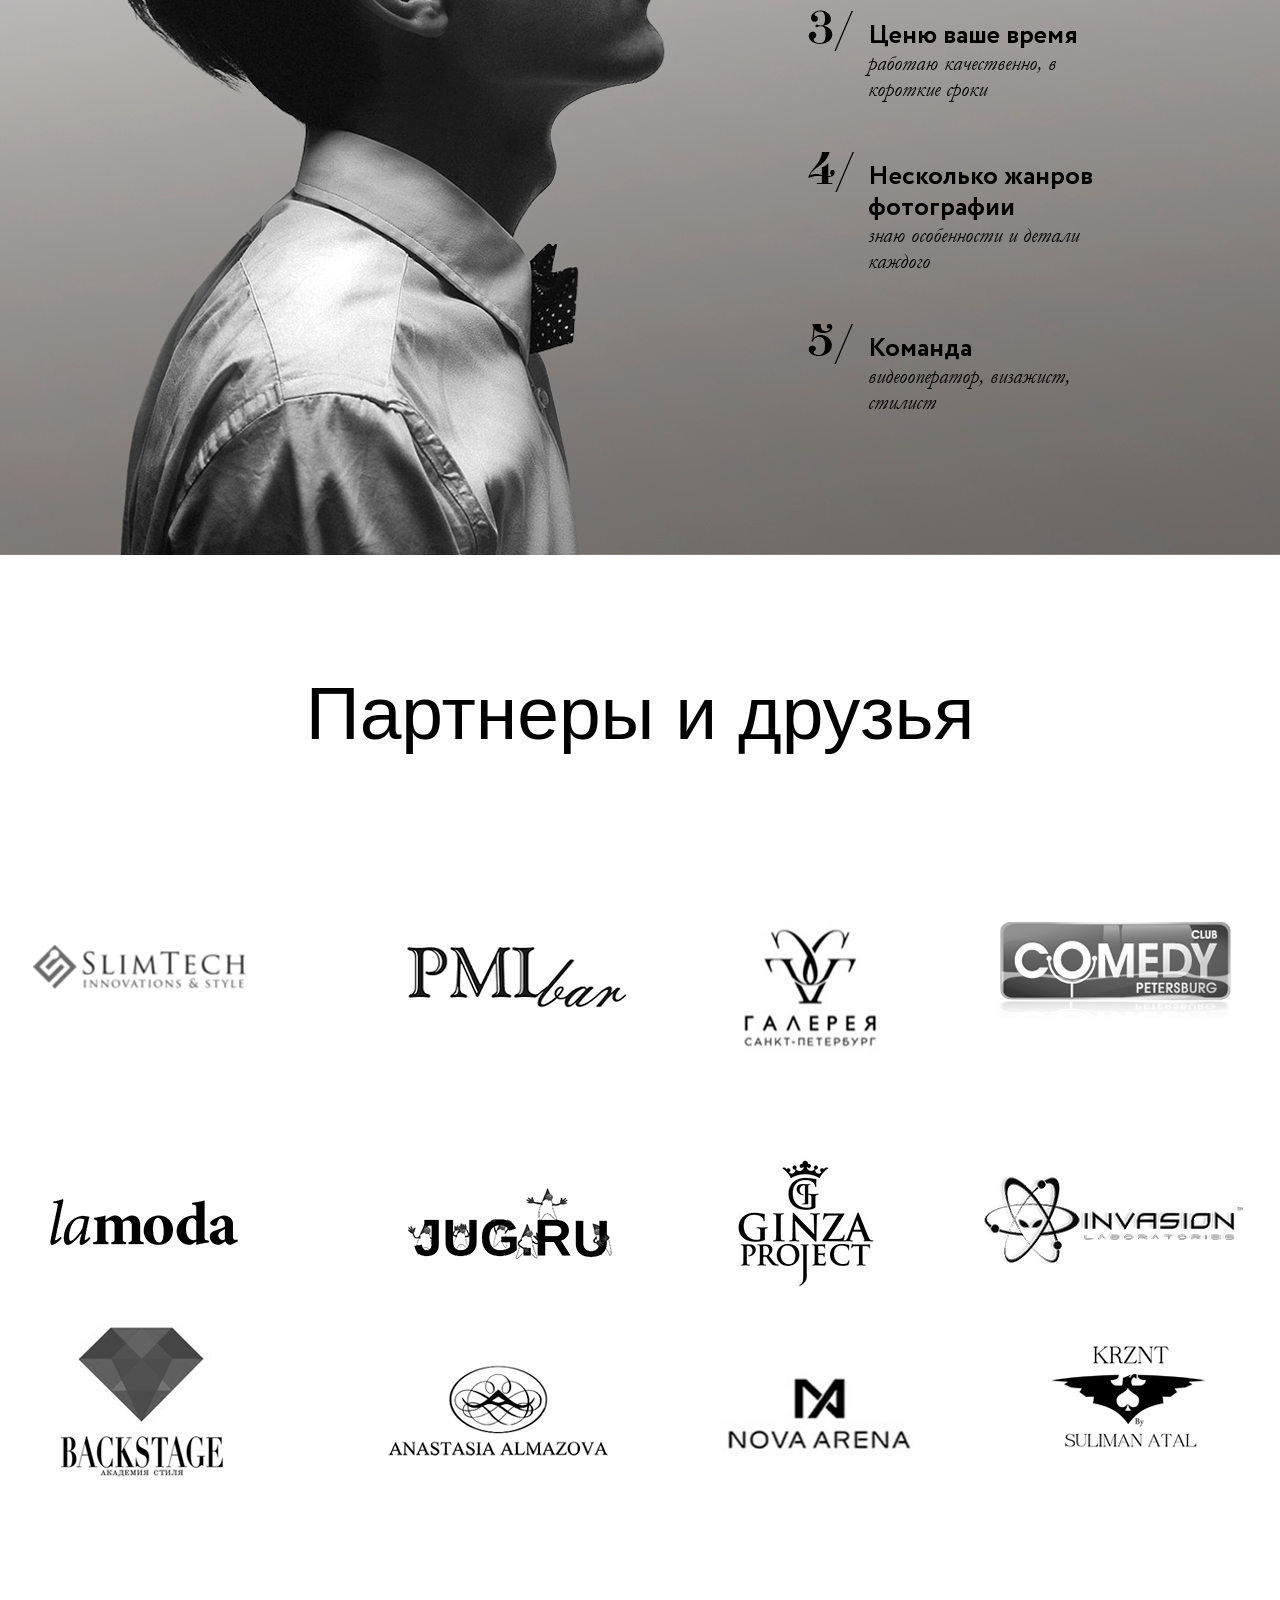
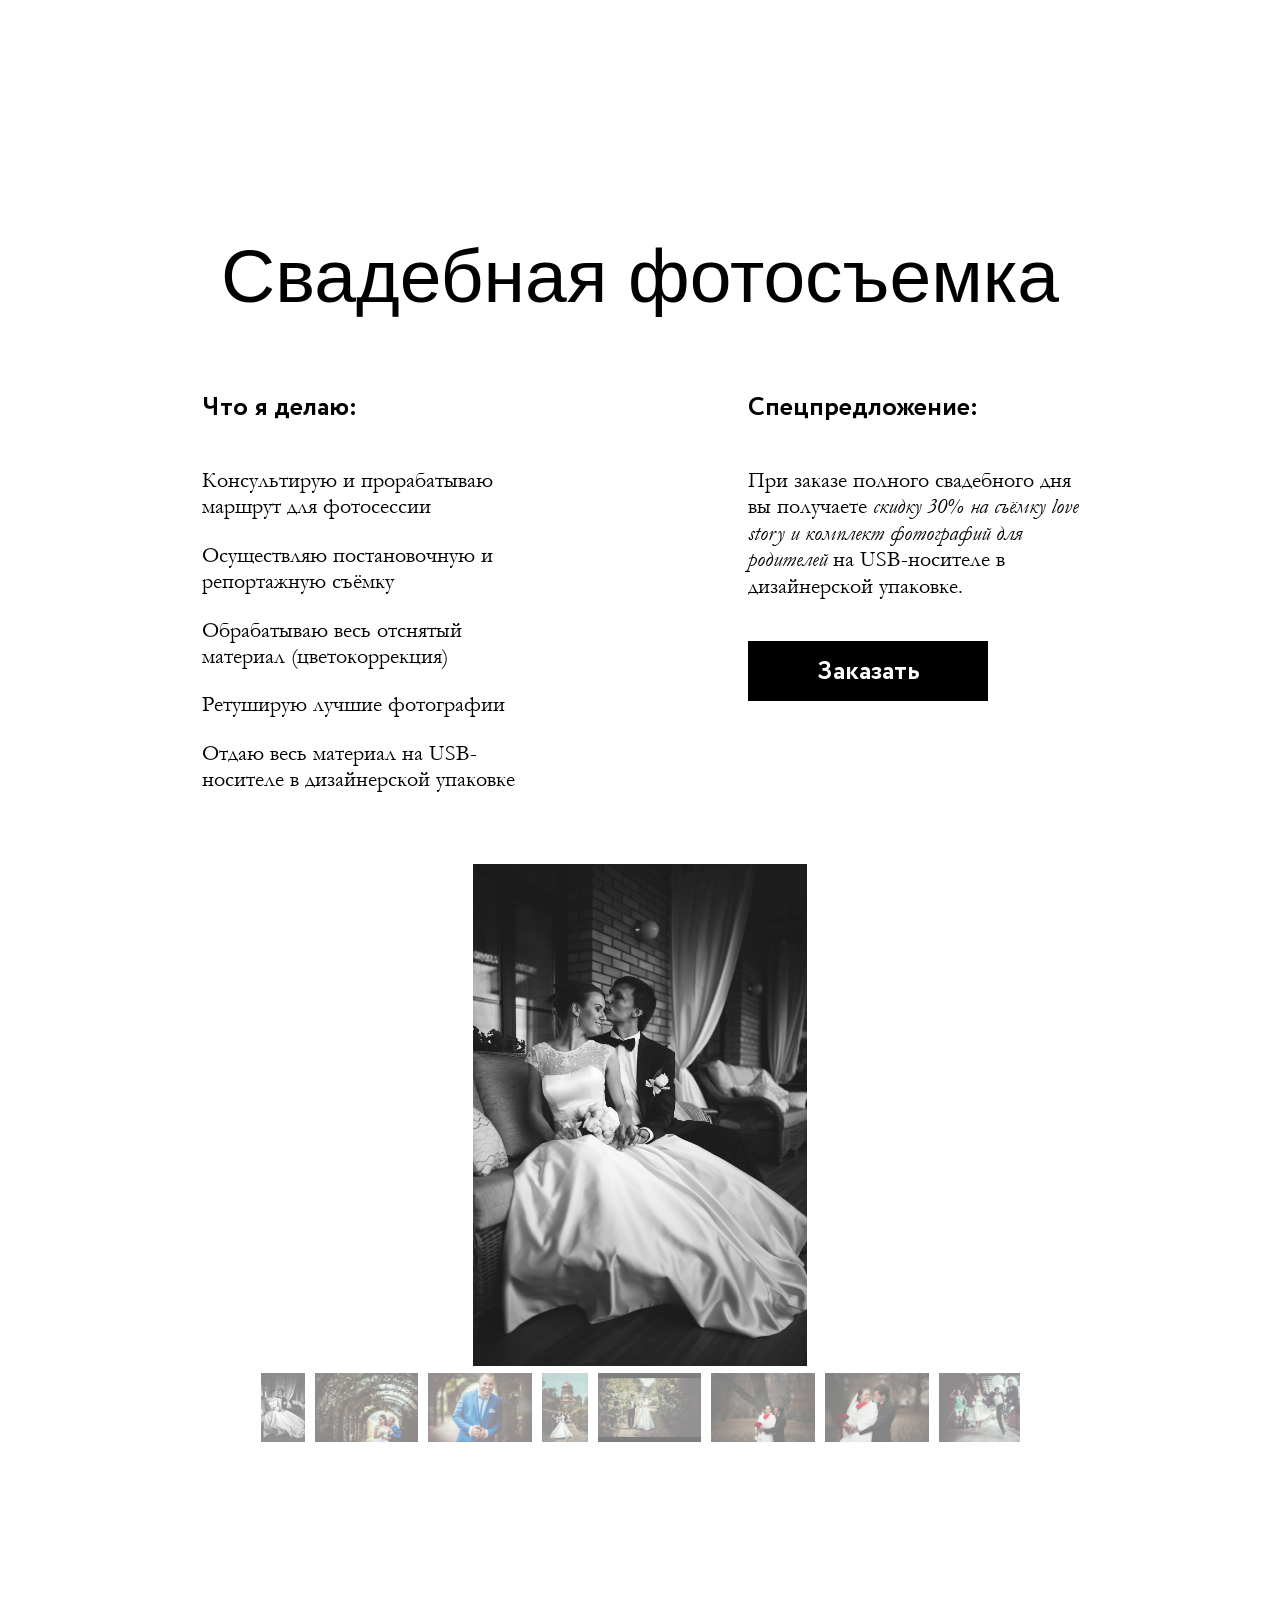
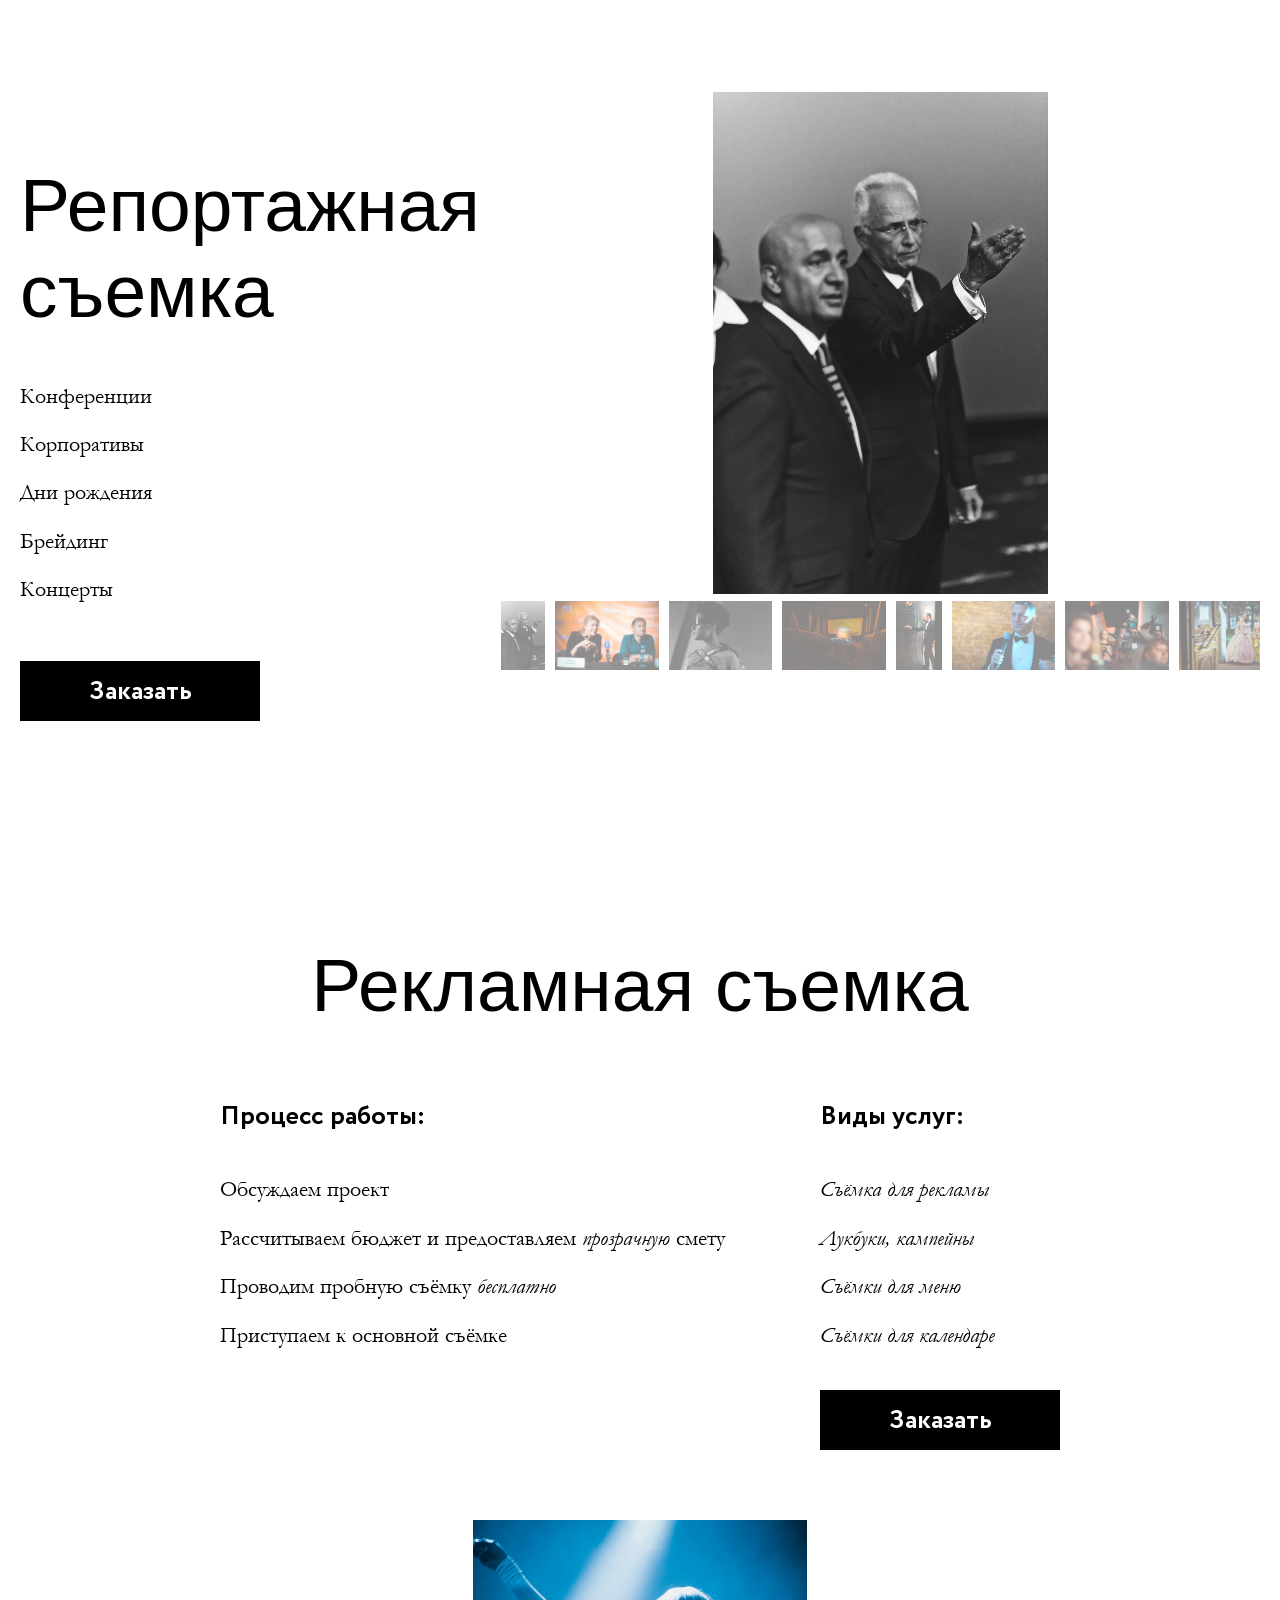
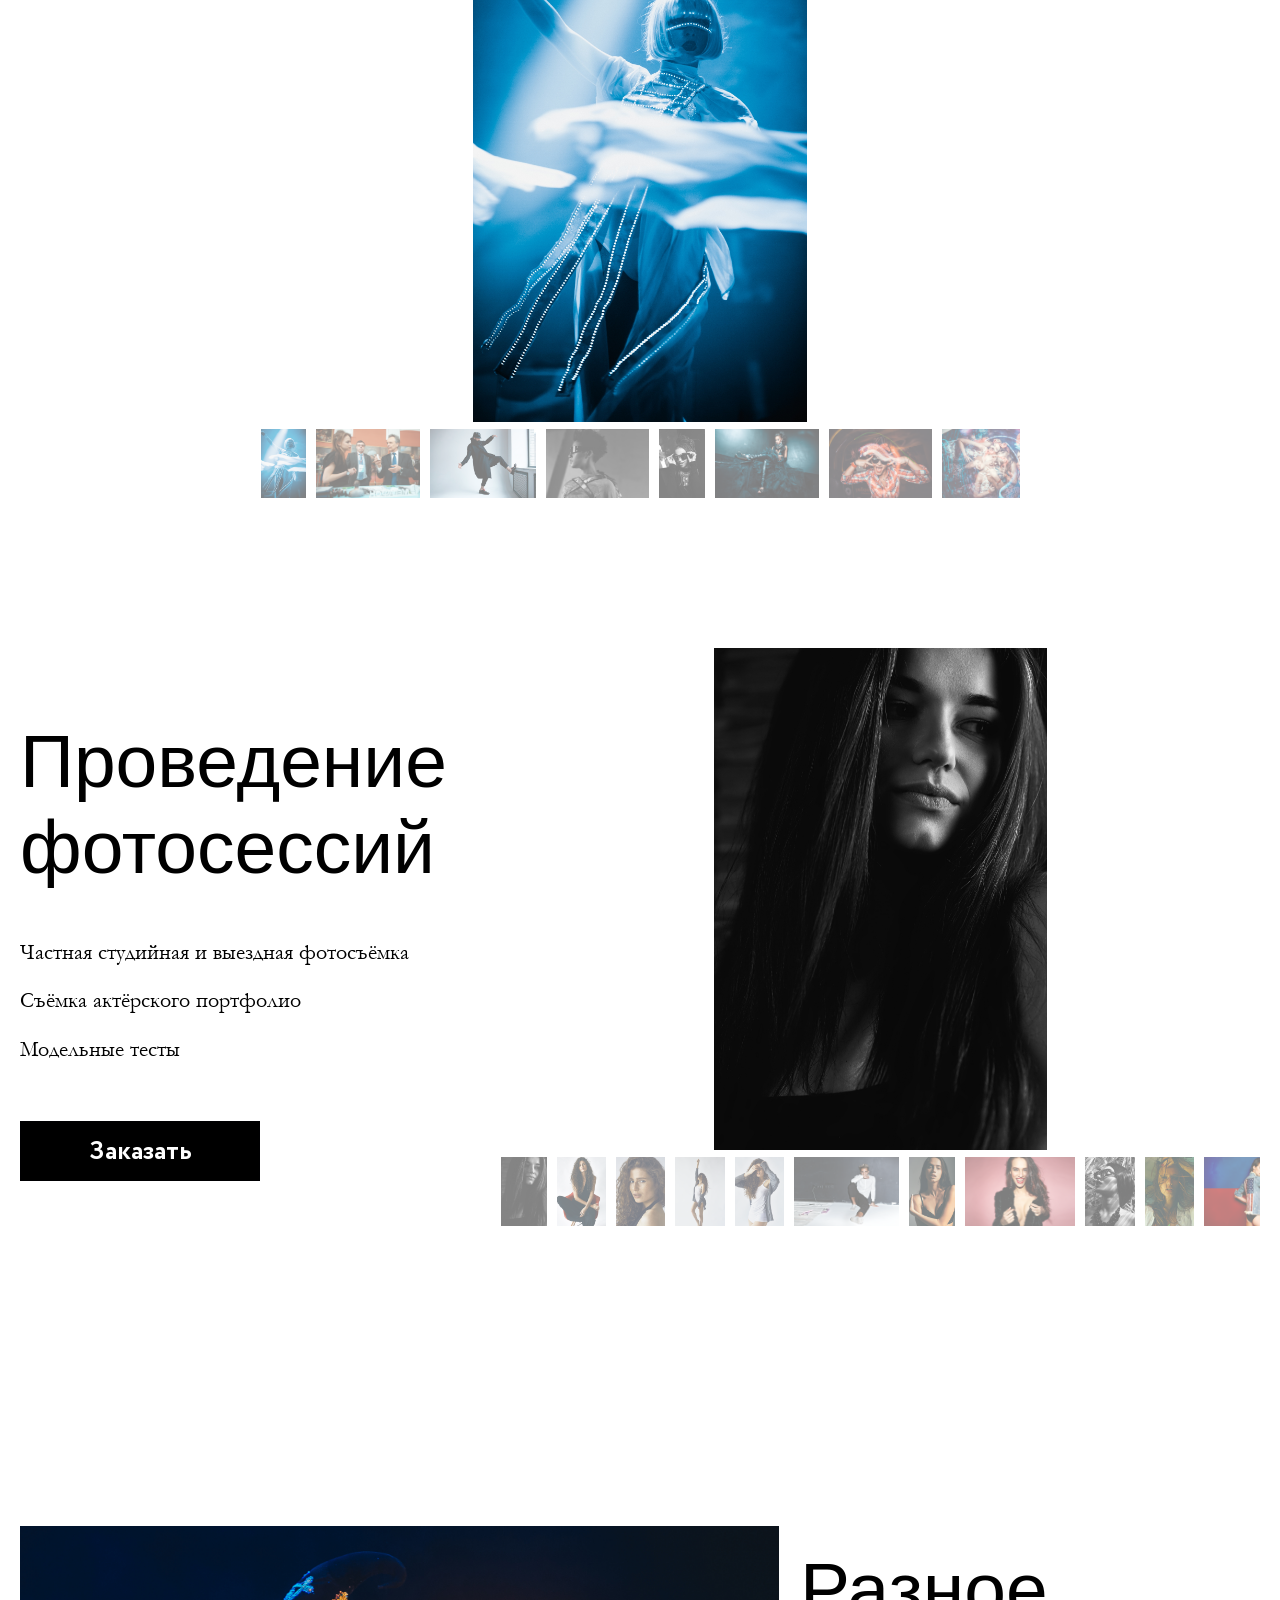
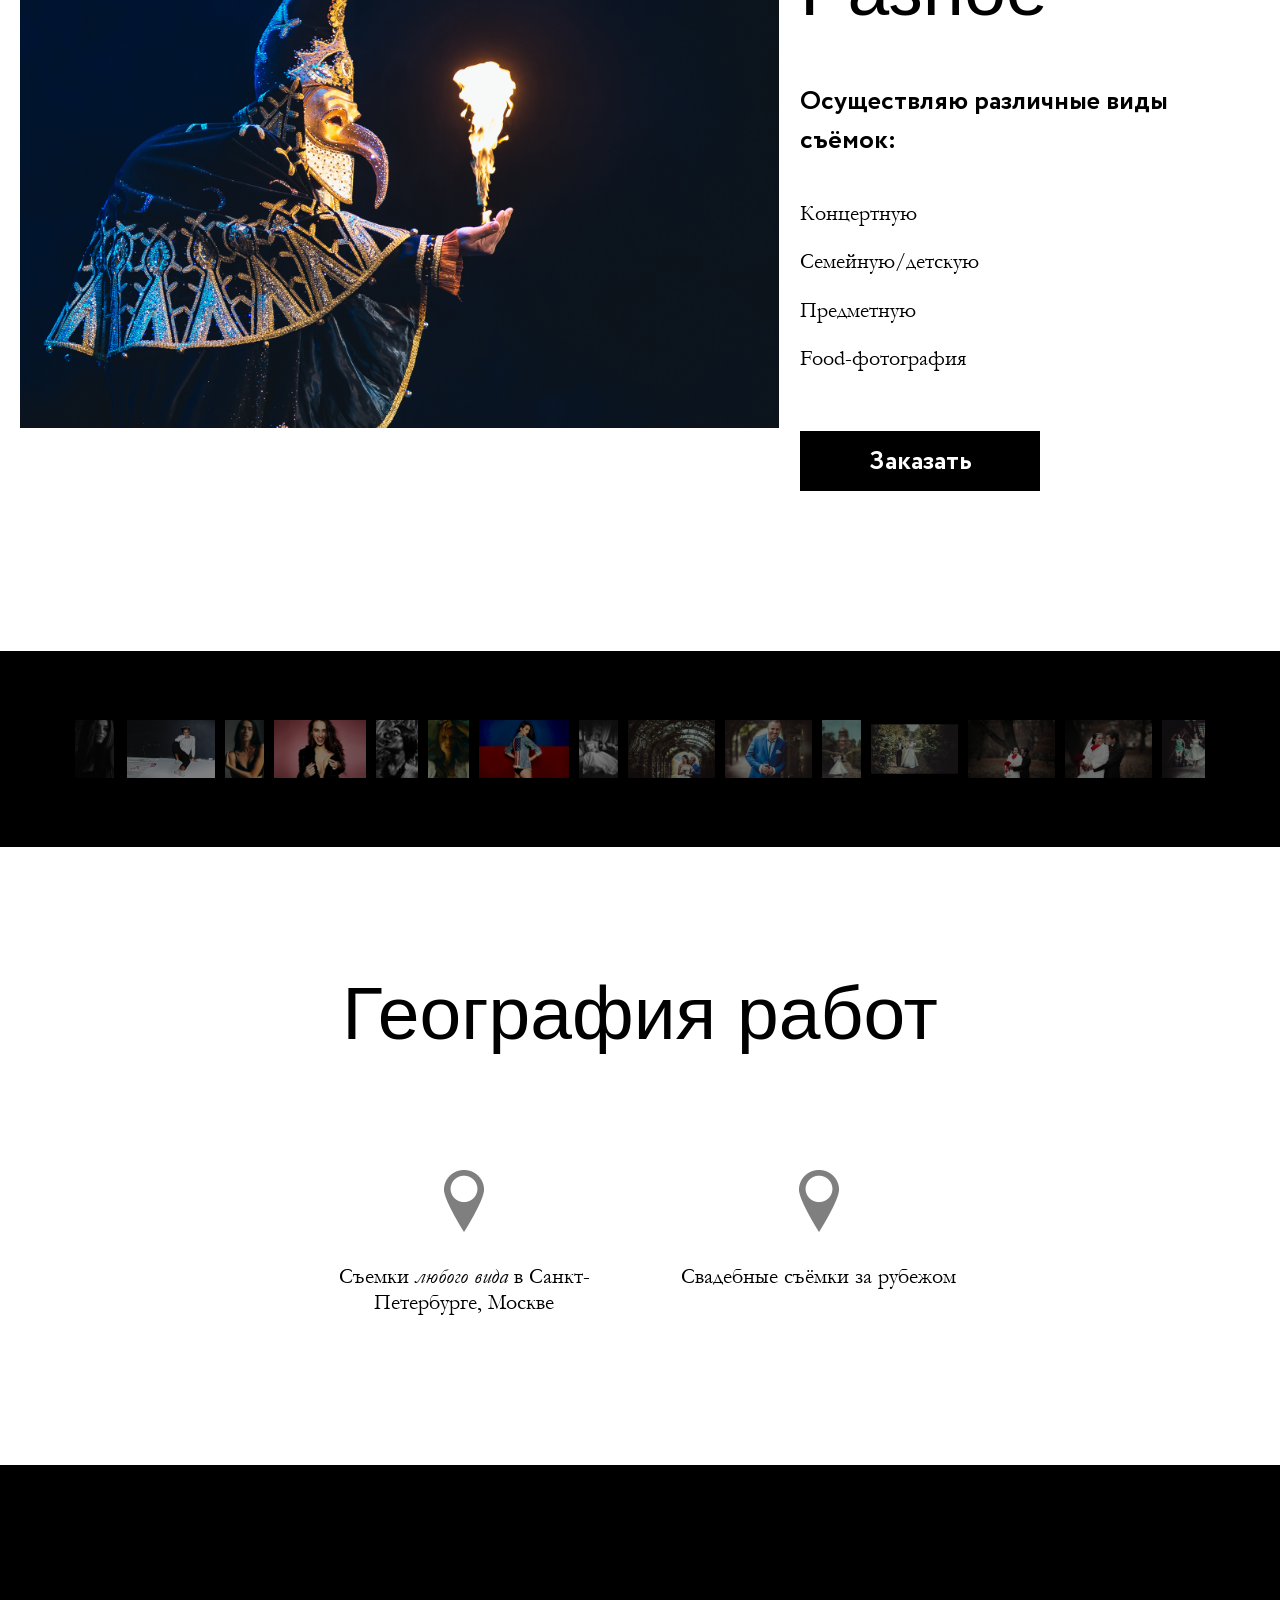
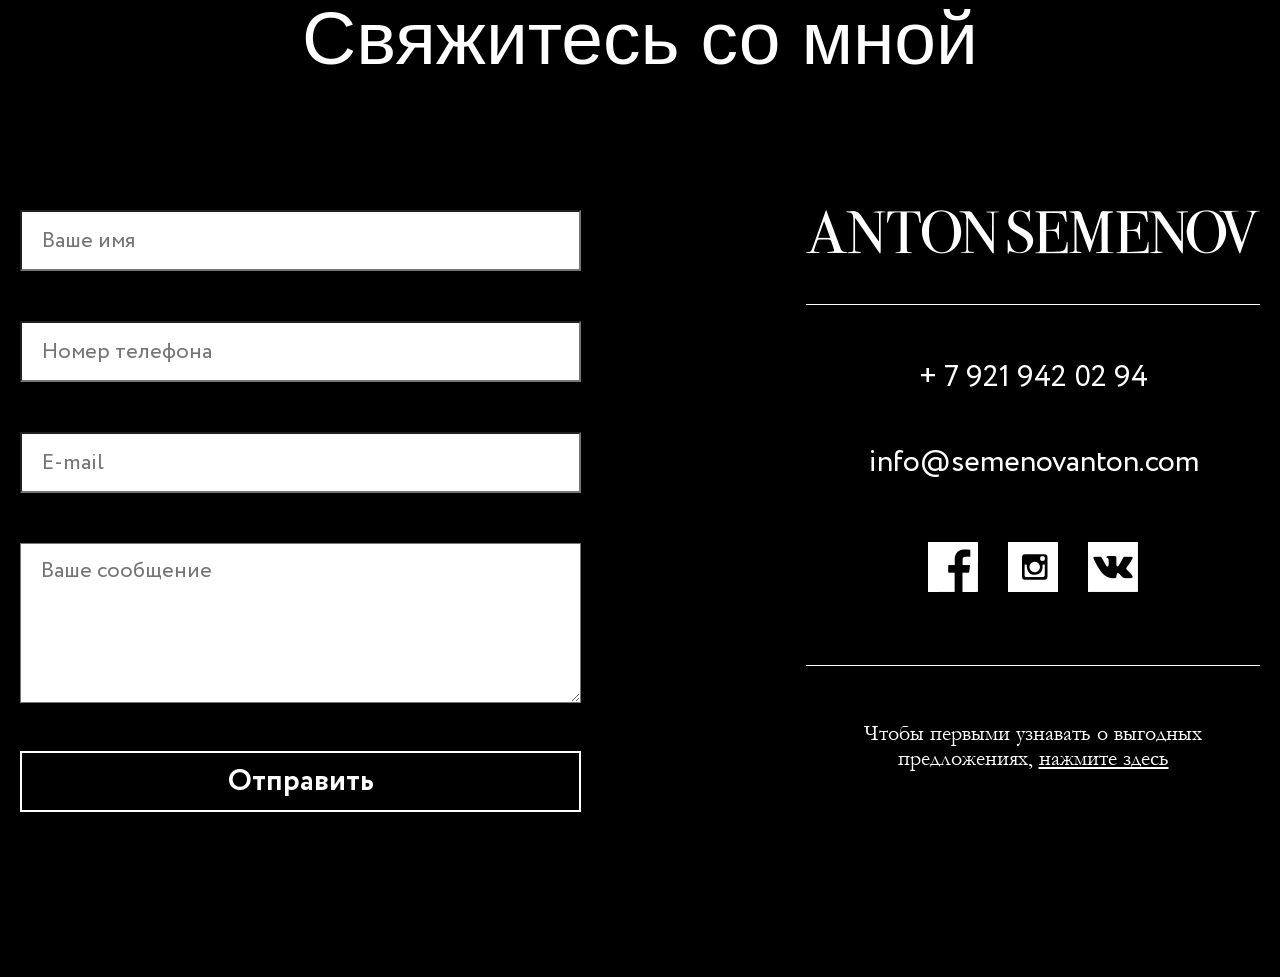
==== commit ac604159: "release 1.2" ====
--- a/views/index.html
+++ b/views/index.html
@@ -252,7 +252,7 @@
                 <div class="small-images-container">
                     <ul class="small-images-list owl-carousel">
                         <li data-src="../assets/images/report/big1.jpg">
-                            <img src="../assets/images/report/big1.jpg" alt="report" class="small-img vertical current">
+                            <img src="../assets/images/report/big1.jpg" alt="report" class="small-img vertical">
                         <li data-src="../assets/images/report/big2.jpg">
                             <img src="../assets/images/report/big2.jpg" alt="report" class="small-img">
                         <li data-src="../assets/images/report/big3.jpg">
@@ -475,7 +475,7 @@
             <ul class="geo-list">
             <li class="geo">
                 <div class="geo-image"></div>
-                <div class="geo-description">Съемки <span>любого вида</span> в Санкт-петербурге, Москве</div>
+                <div class="geo-description">Съемки <span>любого вида</span> в Санкт-Петербурге, Москве</div>
             <li class="geo">
             <div class="geo-image"></div>
             <div class="geo-description">Свадебные съёмки за рубежом</div>
--- a/assets/stylesheets/main.css
+++ b/assets/stylesheets/main.css
@@ -23,11 +23,9 @@
   font-style: normal; }
 
 @font-face {
-  font-family: 'Didona';
-  src: url("../fonts/didona/Didona.eot") format("embedded-opentype");
-  src: url("../fonts/didona/Didona.eot");
-  src: url("../fonts/didona/Didona.eot?#iefix") format("embedded-opentype");
-  src: url("../fonts/didona/Didona.woff") format("woff"), url("../fonts/didona/Didona.ttf") format("truetype"), url("../fonts/didona/Didona.svg") format("svg");
+  font-family: 'didonaregular';
+  src: url("../fonts/didona/didona_allfont.ru-webfont.eot");
+  src: url("../fonts/didona/didona_allfont.ru-webfont.eot?#iefix") format("embedded-opentype"), url("../fonts/didona/didona_allfont.ru-webfont.woff2") format("woff2"), url("../fonts/didona/didona_allfont.ru-webfont.woff") format("woff"), url("../fonts/didona/didona_allfont.ru-webfont.ttf") format("truetype"), url("../fonts/didona/didona_allfont.ru-webfont.svg#didonaregular") format("svg");
   font-weight: normal;
   font-style: normal; }
 
@@ -111,7 +109,7 @@
   position: relative; }
 
 .big-header {
-  font-family: Didona, "Circe-Bold", sans-serif;
+  font-family: "didona", sans-serif;
   font-size: 75px;
   color: #000; }
 
@@ -518,6 +516,8 @@
       z-index: 5;
       width: 759px;
       height: 502px; }
+      .gallery .big-img-container .big-img:hover {
+        cursor: pointer; }
       .gallery .big-img-container .big-img.vertical {
         width: auto;
         height: 502px; }
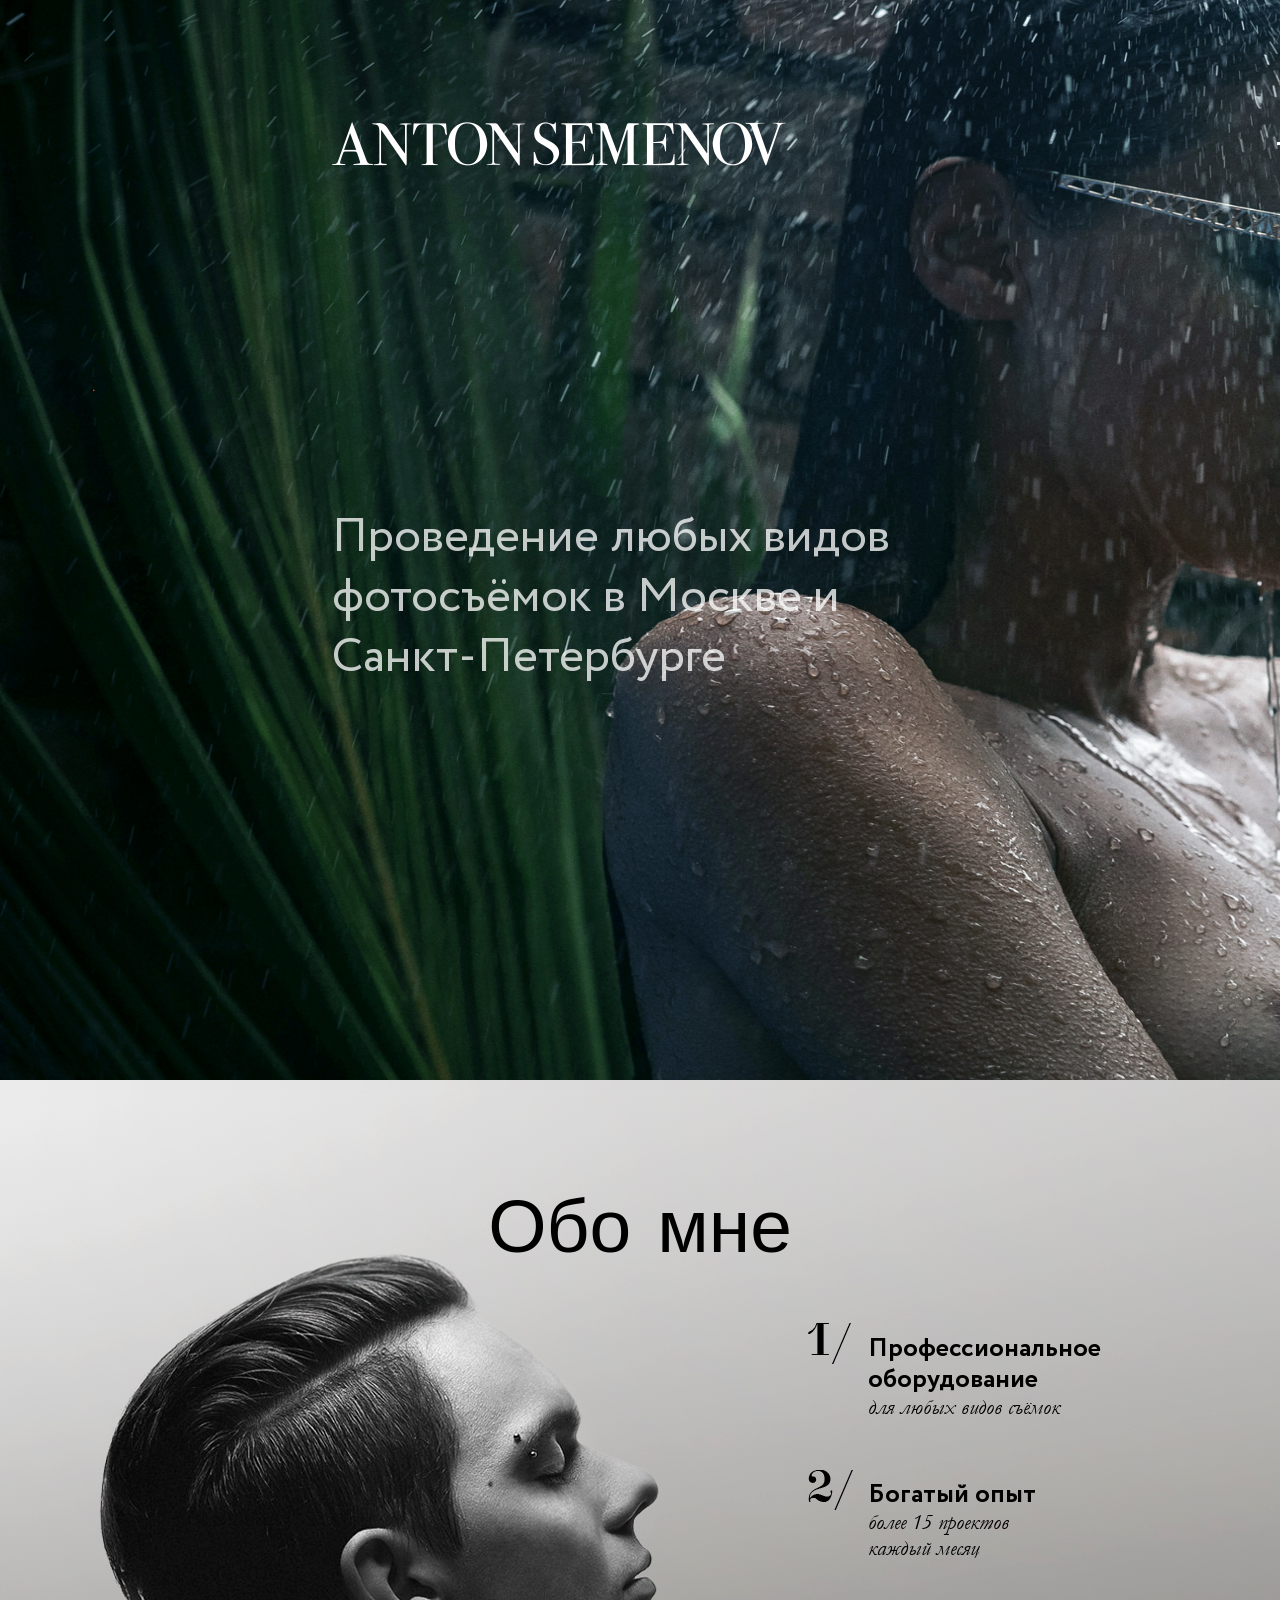
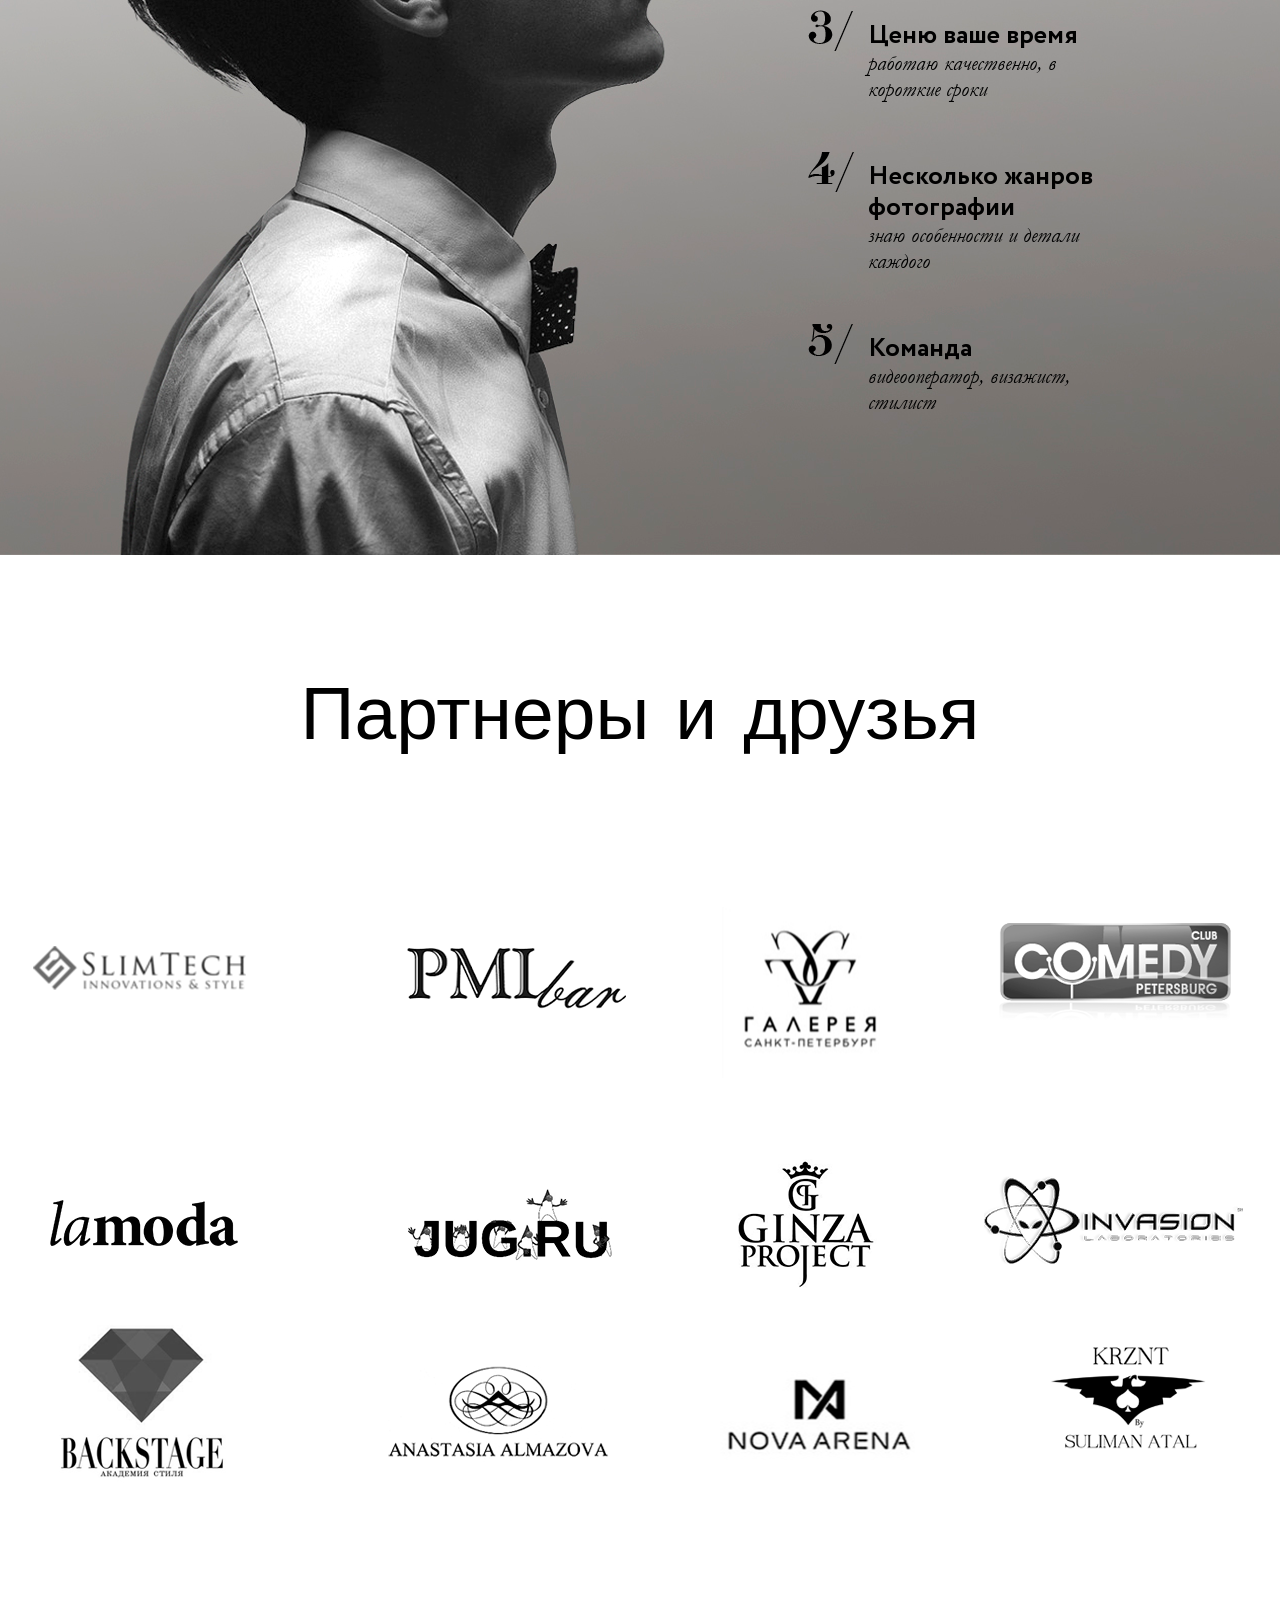
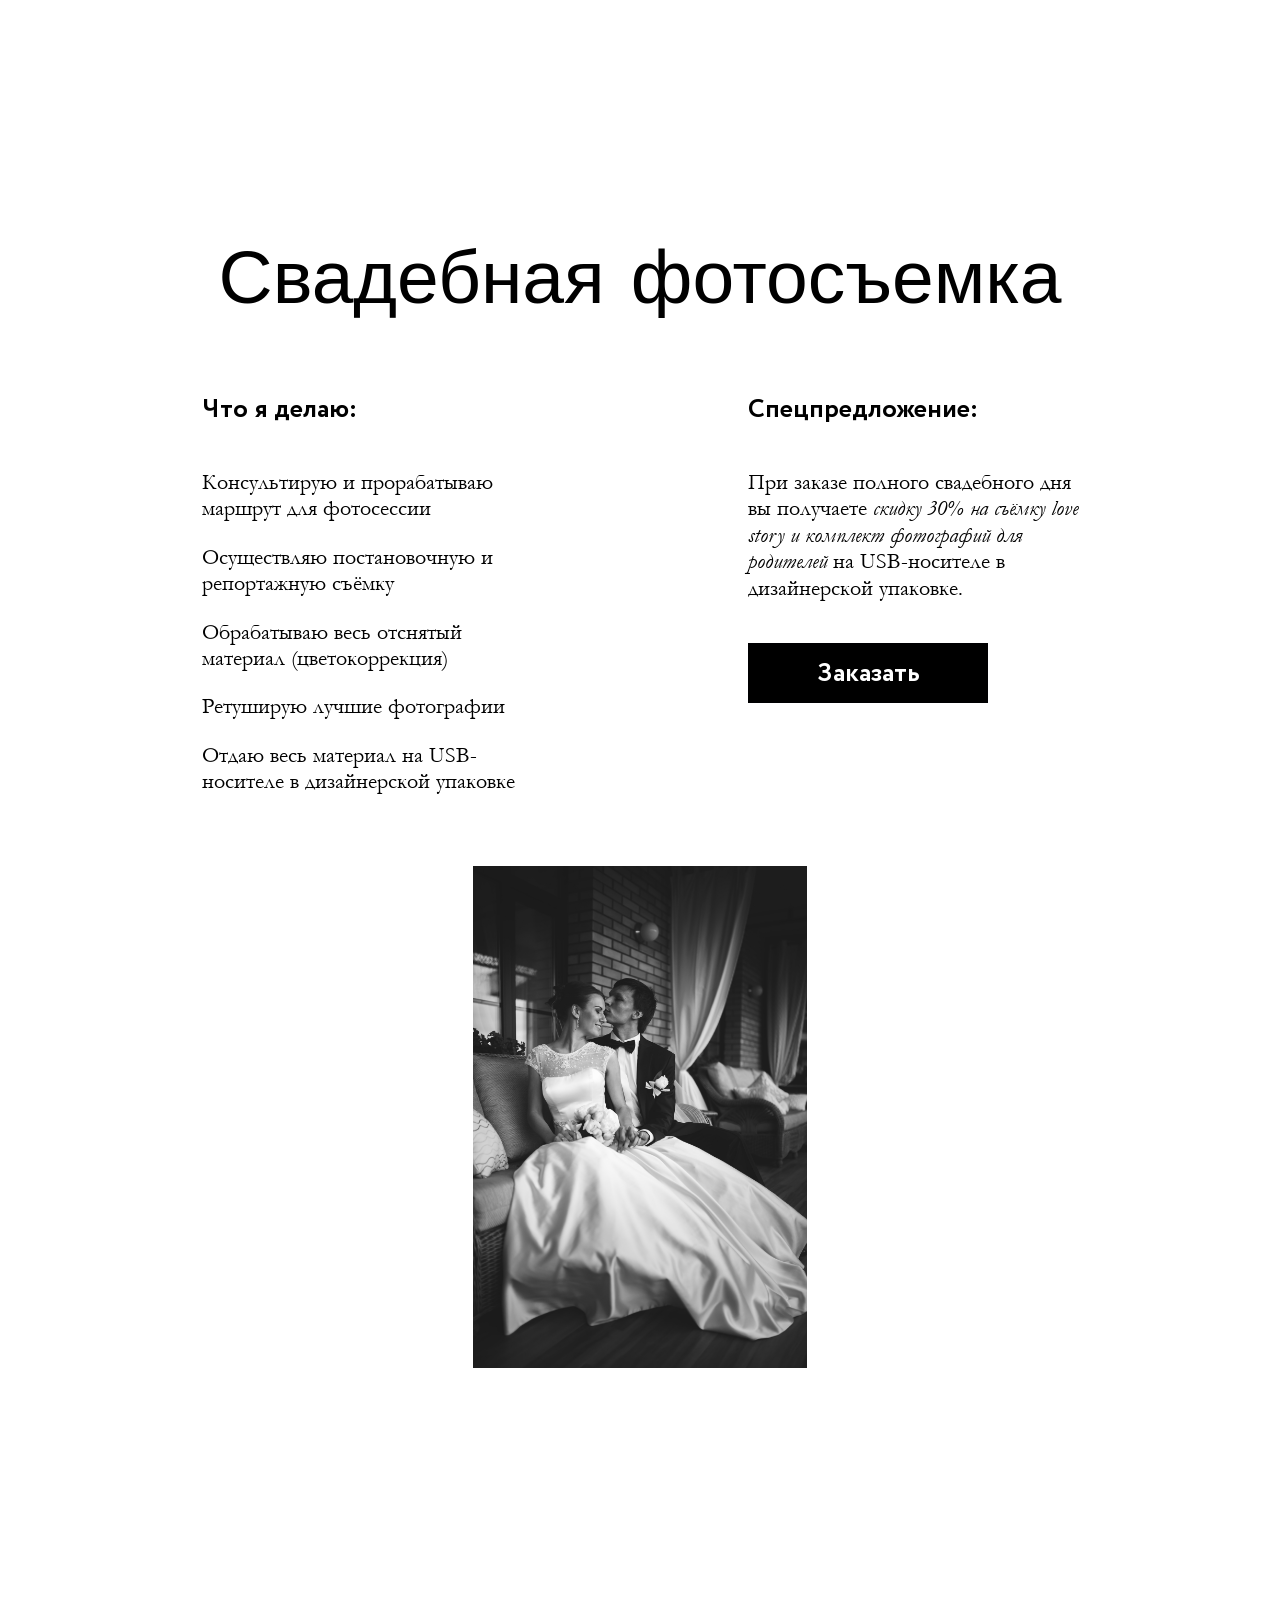
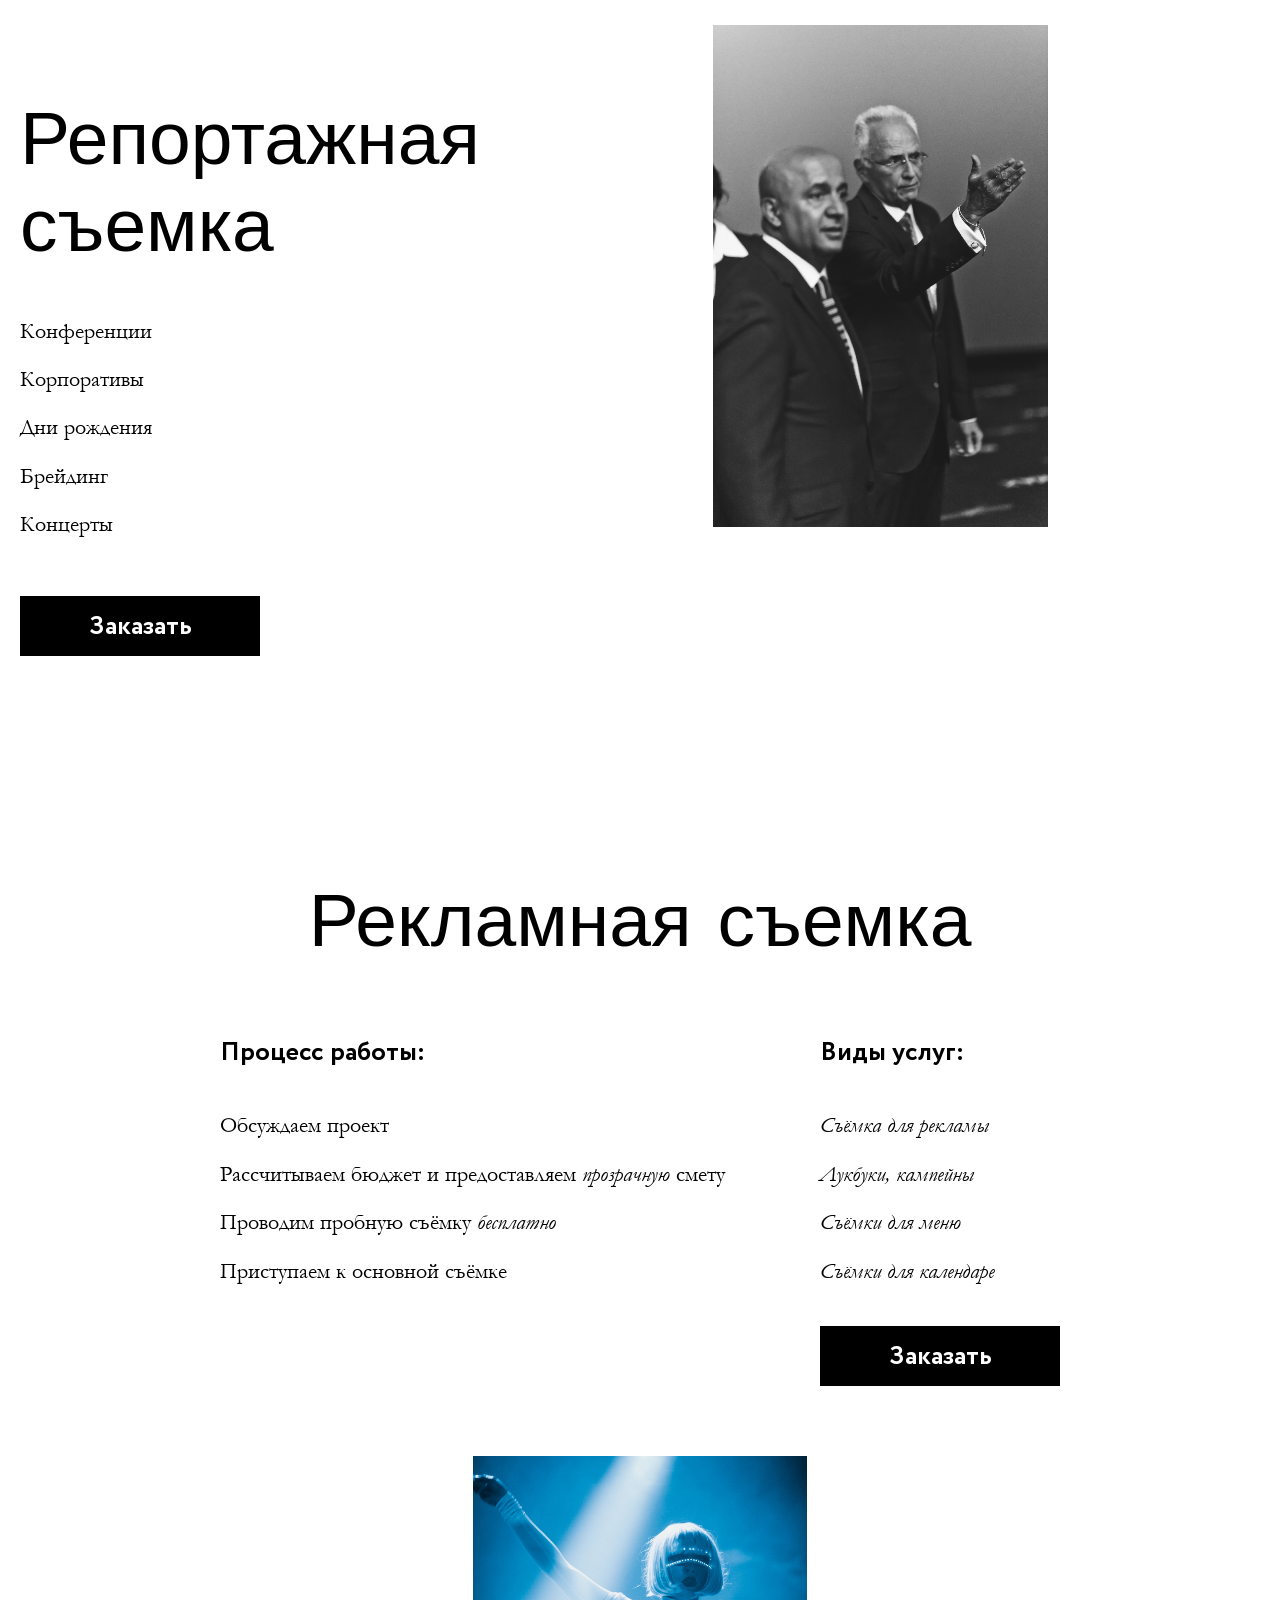
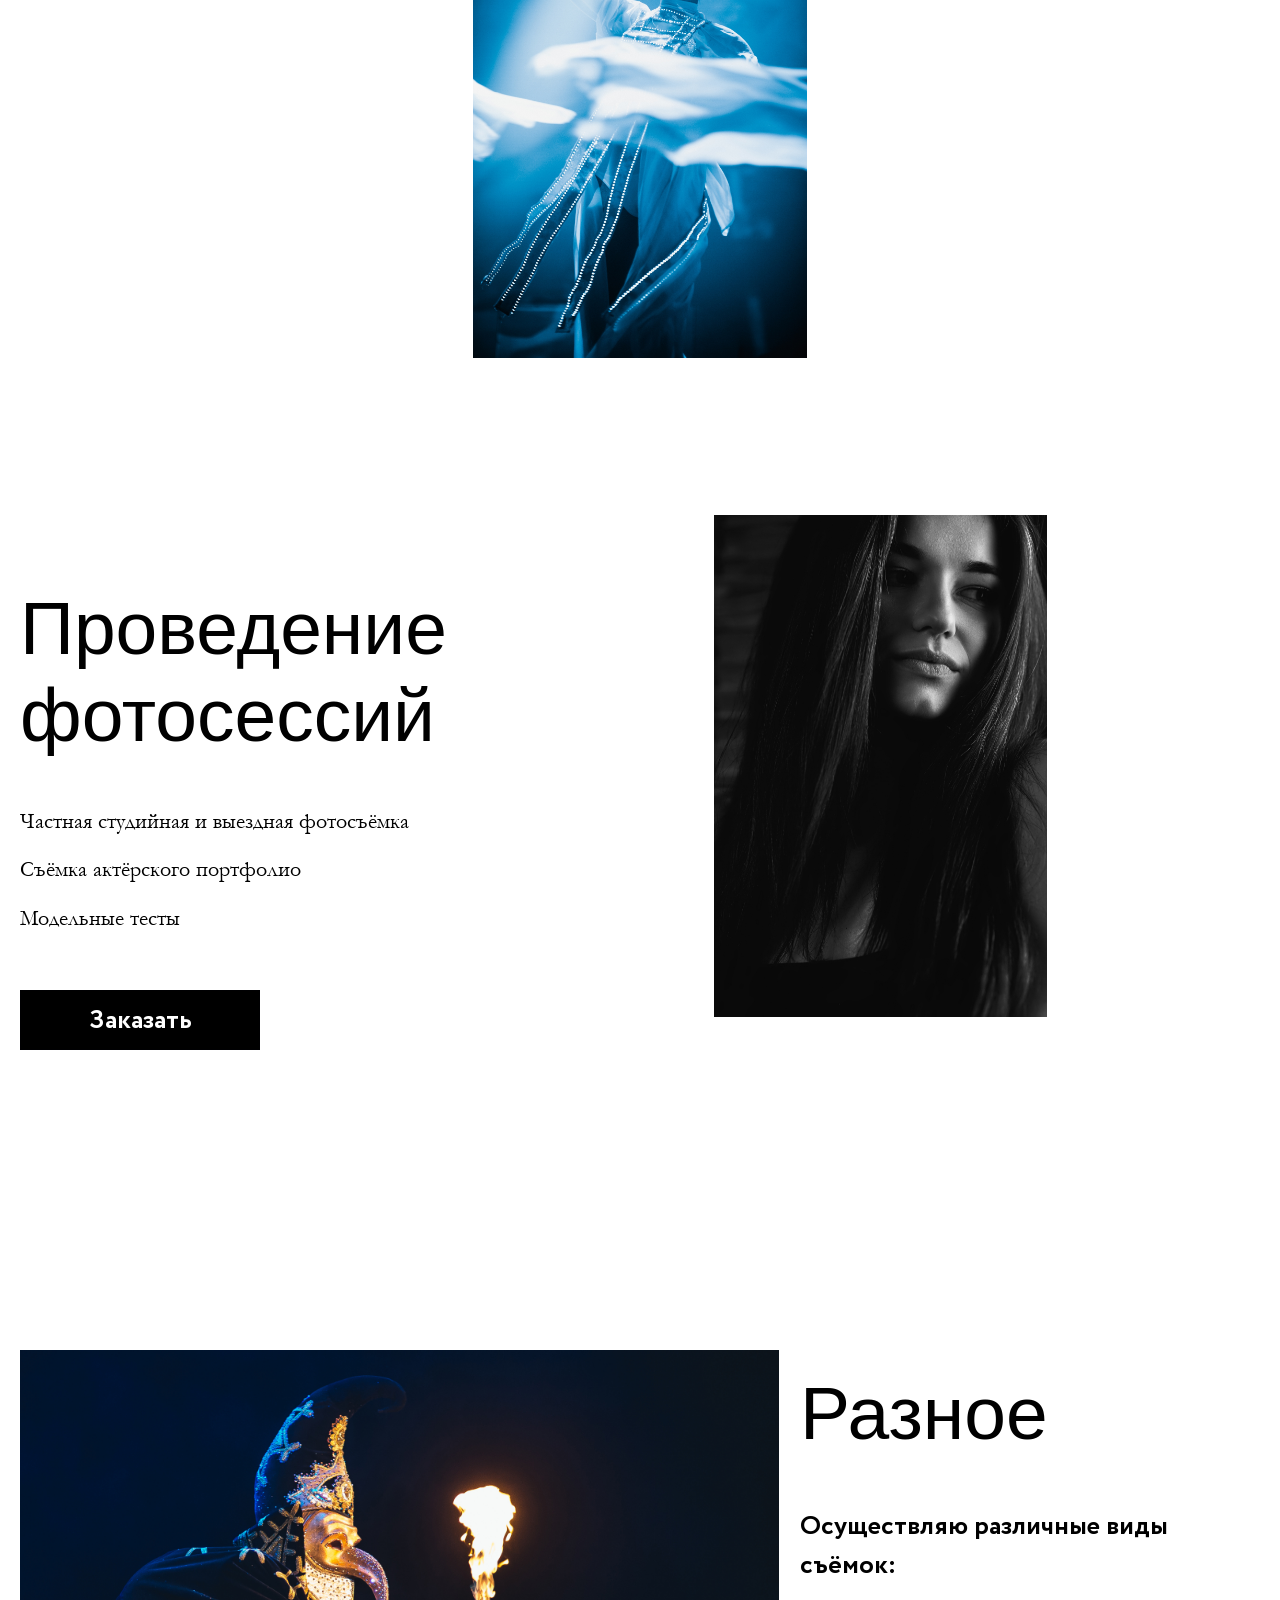
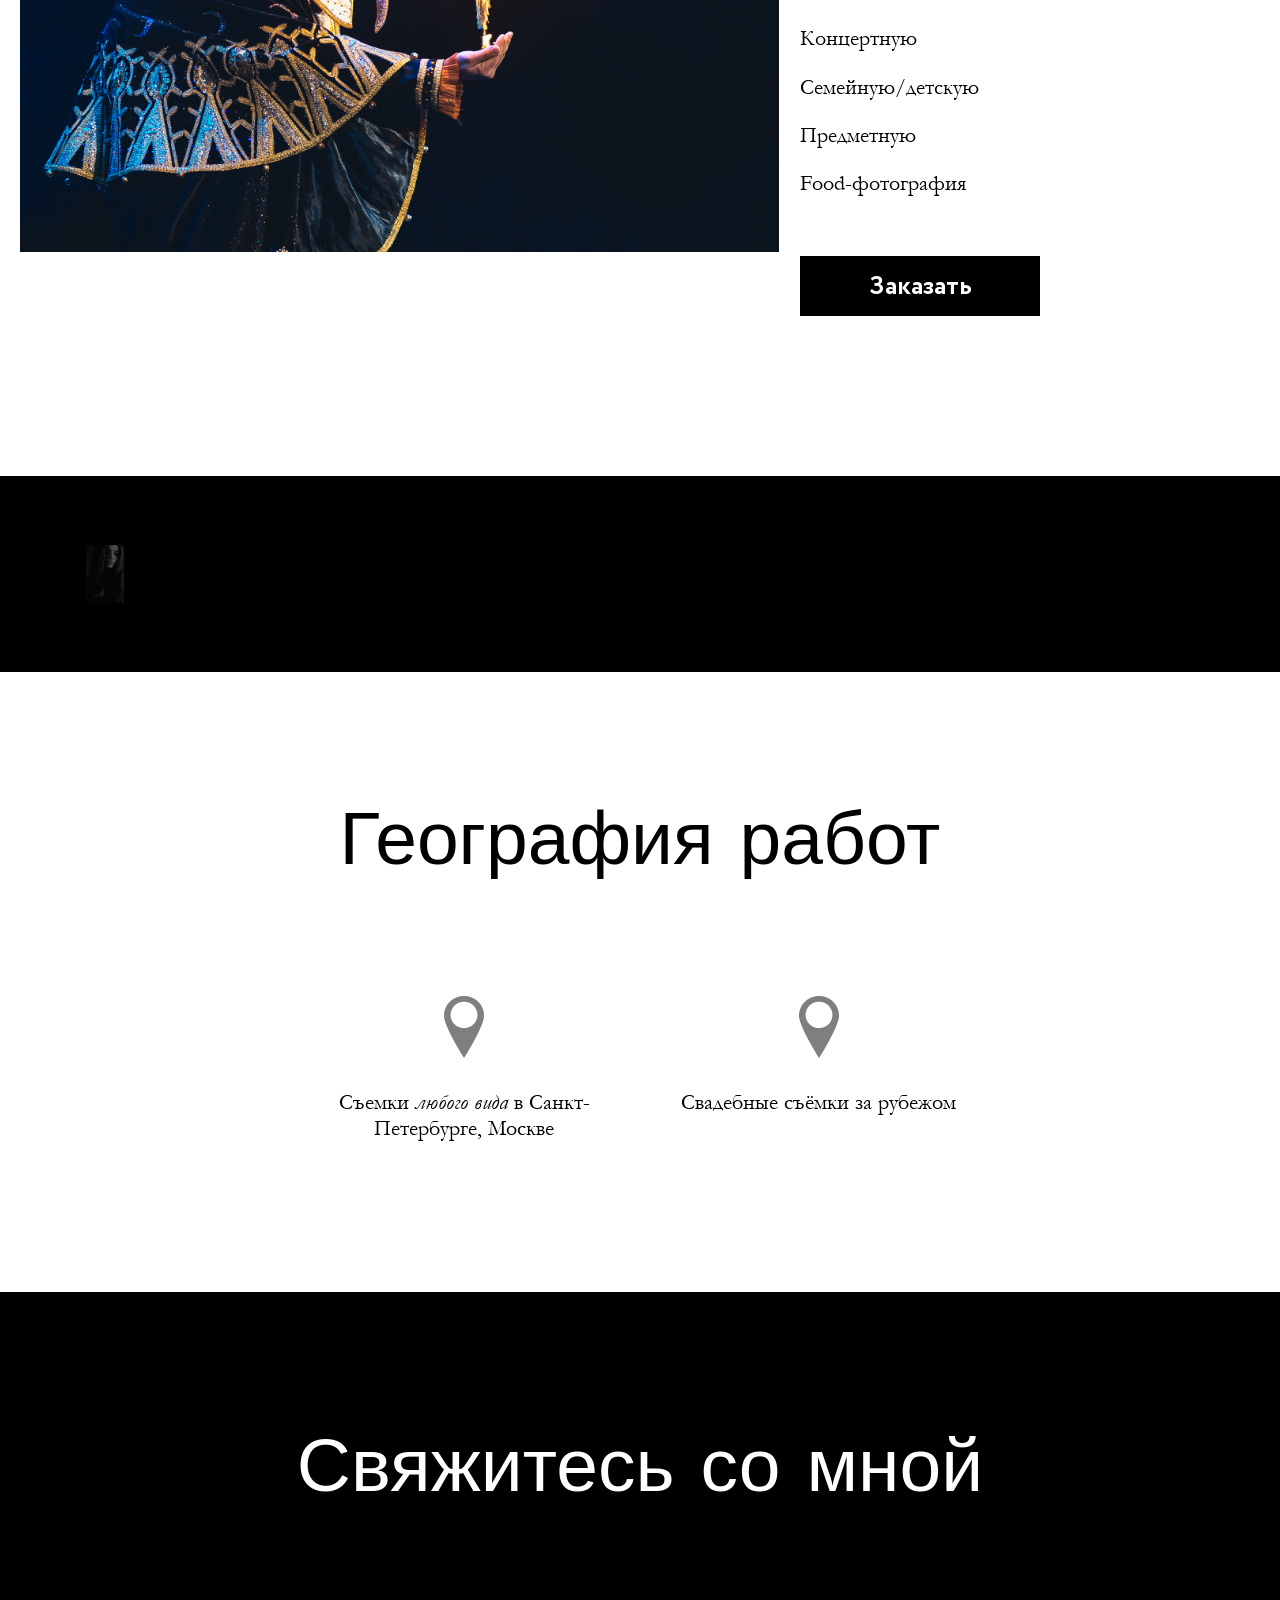
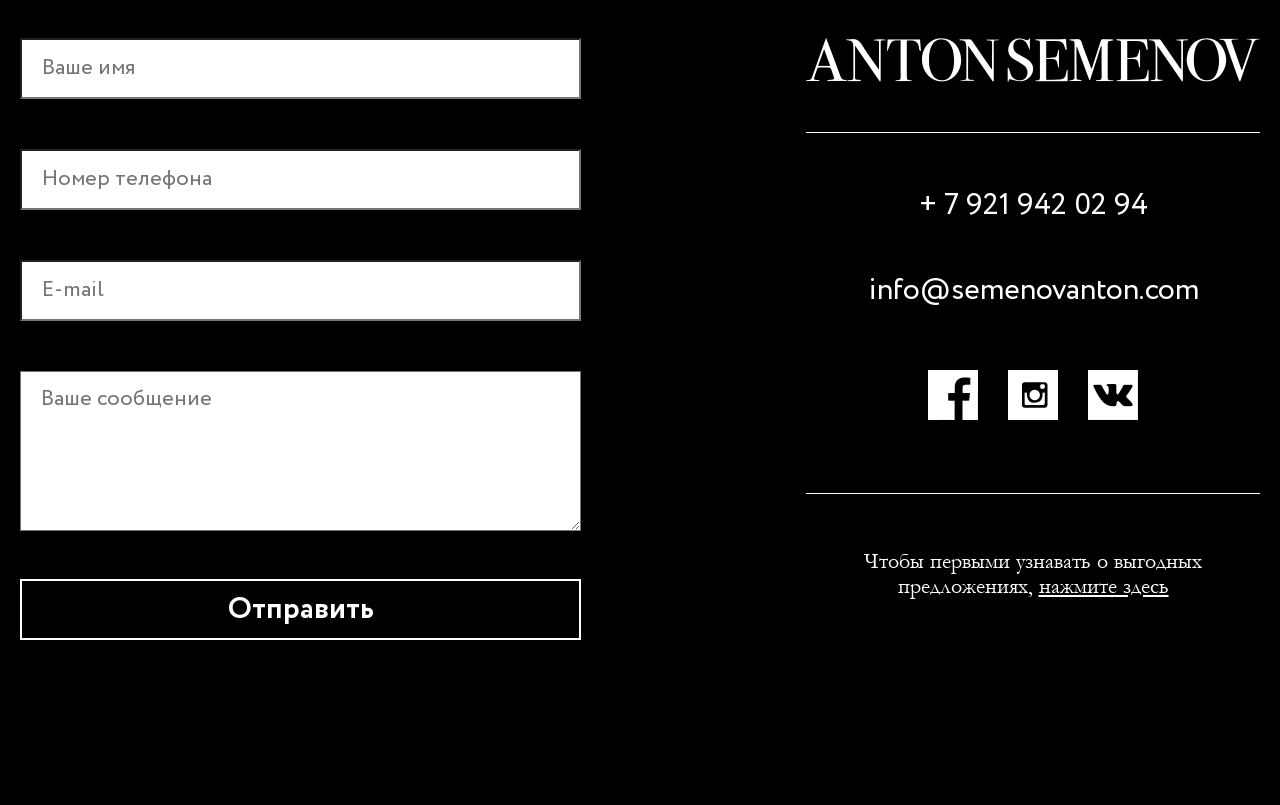
==== commit ab56b1e1: "release 1.4" ====
--- a/views/index.html
+++ b/views/index.html
@@ -5,6 +5,7 @@
     <title>Anton Semenov</title>
     <link href="../assets/stylesheets/normalize.css" media="screen" rel="stylesheet" type="text/css">
     <link href="../assets/stylesheets/main.css" media="screen" rel="stylesheet" type="text/css">
+    <link href="http://allfont.ru/allfont.css?fonts=didona" rel="stylesheet" type="text/css" />
     <!--[if lte IE 8]>
     <link href="../assets/stylesheets/ie8.css" media="screen" rel="stylesheet" type="text/css">
     <![endif]-->
@@ -189,7 +190,7 @@
                             <li>При заказе полного свадебного дня вы получаете <span>скидку 30% на съёмку love story и
                                 комплект фотографий для родителей</span> на USB-носителе в дизайнерской упаковке.
                         </ul>
-                        <a href="#" class="btn">Заказать</a>
+                        <a href="#contacts-form" class="btn">Заказать</a>
                     </div>
                 </div>
             </article>
@@ -240,7 +241,7 @@
                         <li>Брейдинг
                         <li>Концерты
                     </ul>
-                    <a class="btn" href="">Заказать</a>
+                    <a class="btn" href="#contacts-form">Заказать</a>
                 </div>
             </div>
             </article>
@@ -300,7 +301,7 @@
                             <li><span>Съёмки для меню </span>
                             <li><span>Съёмки для календаре</span>
                         </ul>
-                        <a href="#" class="btn">Заказать</a>
+                        <a href="#contacts-form" class="btn">Заказать</a>
                     </div>
                 </div>
             </article>
@@ -343,7 +344,7 @@
                             <li>Съёмка актёрского портфолио
                             <li>Модельные тесты
                         </ul>
-                        <a class="btn" href="">Заказать</a>
+                        <a class="btn" href="#contacts-form">Заказать</a>
                     </div>
                 </div>
             </article>
@@ -395,7 +396,7 @@
                             <li>Предметную
                             <li>Food-фотография
                         </ul>
-                        <a class="btn" href="">Заказать</a>
+                        <a class="btn" href="#contacts-form">Заказать</a>
                     </div>
                 </div>
             </article>
--- a/assets/stylesheets/main.css
+++ b/assets/stylesheets/main.css
@@ -5,7 +5,6 @@
   src: url("../fonts/circe/Circe-Light.eot") format("embedded-opentype"), url("../fonts/circe/Circe-Light.woff") format("woff"), url("../fonts/circe/Circe-Light.ttf") format("truetype"), url("../fonts/circe/Circe-Light.svg") format("svg");
   font-weight: normal;
   font-style: normal; }
-
 @font-face {
   font-family: 'Circe-Regular';
   src: url("../fonts/circe/Circe-Regular.eot") format("embedded-opentype");
@@ -13,7 +12,6 @@
   src: url("../fonts/circe/Circe-Regular.eot") format("embedded-opentype"), url("../fonts/circe/Circe-Regular.woff") format("woff"), url("../fonts/circe/Circe-Regular.ttf") format("truetype"), url("../fonts/circe/Circe-Regular.svg") format("svg");
   font-weight: normal;
   font-style: normal; }
-
 @font-face {
   font-family: 'Circe-Bold';
   src: url("../fonts/circe/Circe-Bold.eot") format("embedded-opentype");
@@ -21,14 +19,19 @@
   src: url("../fonts/circe/Circe-Bold.eot") format("embedded-opentype"), url("../fonts/circe/Circe-Bold.woff") format("woff"), url("../fonts/circe/Circe-Bold.ttf") format("truetype"), url("../fonts/circe/Circe-Bold.svg") format("svg");
   font-weight: normal;
   font-style: normal; }
-
 @font-face {
   font-family: 'didonaregular';
   src: url("../fonts/didona/didona_allfont.ru-webfont.eot");
   src: url("../fonts/didona/didona_allfont.ru-webfont.eot?#iefix") format("embedded-opentype"), url("../fonts/didona/didona_allfont.ru-webfont.woff2") format("woff2"), url("../fonts/didona/didona_allfont.ru-webfont.woff") format("woff"), url("../fonts/didona/didona_allfont.ru-webfont.ttf") format("truetype"), url("../fonts/didona/didona_allfont.ru-webfont.svg#didonaregular") format("svg");
   font-weight: normal;
   font-style: normal; }
-
+@font-face {
+  font-family: 'didona';
+  src: url("../fonts/didona/Didona.eot") format("embedded-opentype");
+  src: url("../fonts/didona/Didona.eot");
+  src: url("../fonts/didona/Didona.eot") format("embedded-opentype"), url("../fonts/didona/Didona.woff") format("woff"), url("../fonts/didona/Didona.ttf") format("truetype"), url("../fonts/didona/Didona.svg") format("svg");
+  font-weight: normal;
+  font-style: normal; }
 @font-face {
   font-family: 'Garamond';
   src: url("../fonts/garamond/Garamond.eot") format("embedded-opentype");
@@ -36,7 +39,6 @@
   src: url("../fonts/garamond/Garamond.eot") format("embedded-opentype"), url("../fonts/garamond/Garamond.woff") format("woff"), url("../fonts/garamond/Garamond.ttf") format("truetype"), url("../fonts/garamond/Garamond.svg") format("svg");
   font-weight: normal;
   font-style: normal; }
-
 @font-face {
   font-family: 'Garamond-Italic';
   src: url("../fonts/garamond/Garamond-Italic.eot") format("embedded-opentype");
@@ -44,7 +46,6 @@
   src: url("../fonts/garamond/Garamond-Italic.eot") format("embedded-opentype"), url("../fonts/garamond/Garamond-Italic.woff") format("woff"), url("../fonts/garamond/Garamond-Italic.svg") format("svg");
   font-weight: normal;
   font-style: normal; }
-
 input:-webkit-autofill,
 input:-webkit-autofill:hover,
 input:-webkit-autofill:focus,
@@ -63,7 +64,7 @@
 button {
   border: 0;
   outline: 0;
-  -webkit-tap-highlight-color: rgba(0, 0, 0, 0);
+  -webkit-tap-highlight-color: transparent;
   outline-width: 0;
   background: 0; }
 
@@ -73,7 +74,7 @@
 input {
   outline: 0;
   outline-width: 0;
-  -webkit-tap-highlight-color: rgba(0, 0, 0, 0); }
+  -webkit-tap-highlight-color: transparent; }
 
 .clearfix:after {
   display: table;
@@ -94,11 +95,11 @@
 
 body {
   width: 100%;
-  min-width: 1024px;
+  min-width: 1280px;
   font-family: "Circe-Regular", sans-serif;
   font-size: 18px;
   text-align: center;
-  color: white;
+  color: #fff;
   overflow-x: hidden; }
 
 .slider-section {
@@ -109,7 +110,7 @@
   position: relative; }
 
 .big-header {
-  font-family: "didona", sans-serif;
+  font-family: "didona", "didonaregular", sans-serif;
   font-size: 75px;
   color: #000; }
 
@@ -362,15 +363,15 @@
       -webkit-box-sizing: border-box;
       -moz-box-sizing: border-box;
       box-sizing: border-box;
-      border: 1px solid white; }
+      border: 1px solid #fff; }
       .pagination-container .pagination a:last-child {
         margin-right: 0; }
       .pagination-container .pagination a:hover {
         opacity: .7;
-        background: white; }
+        background: #fff; }
       .pagination-container .pagination a.selected {
         opacity: .7;
-        background: white; }
+        background: #fff; }
 
 .partners {
   padding-top: 115px;
@@ -627,9 +628,9 @@
       .report:before {
         position: absolute;
         height: 1px;
-        width: 84px;
+        width: 319px;
         background: #000;
-        top: 245px;
+        top: 225px;
         left: 0;
         content: ""; }
       .report .block-wrapper {
@@ -724,9 +725,9 @@
       .photoset:before {
         position: absolute;
         height: 1px;
-        width: 119px;
+        width: 319px;
         background: #000;
-        top: 135px;
+        top: 125px;
         left: 0;
         content: ""; }
       .photoset .block-wrapper {
@@ -769,7 +770,7 @@
         height: 1px;
         width: 569px;
         background: #000;
-        top: 235px;
+        top: 245px;
         right: 0;
         content: ""; }
       .others .block-wrapper {
@@ -850,7 +851,7 @@
     footer .send-contacts input[type=email] {
       font-family: "Circe-Regular", sans-serif;
       font-size: 22px;
-      background: white;
+      background: #fff;
       width: 561px;
       height: 61px;
       line-height: normal;
@@ -874,7 +875,7 @@
       font-family: "Circe-Regular", sans-serif;
       font-size: 22px;
       color: #444444;
-      background: white;
+      background: #fff;
       width: 561px;
       height: 160px;
       -webkit-box-sizing: border-box;
@@ -890,7 +891,7 @@
       footer .send-contacts textarea :-ms-input-placeholder {
         color: #444444; }
     footer .send-contacts input[type=submit] {
-      color: white;
+      color: #fff;
       background: #000;
       width: 561px;
       height: 61px;
@@ -898,11 +899,11 @@
       -moz-box-sizing: border-box;
       box-sizing: border-box;
       text-align: center;
-      border: 2px solid white;
+      border: 2px solid #fff;
       font-family: "Circe-Bold", sans-serif !important;
       font-size: 30px; }
       footer .send-contacts input[type=submit]:hover {
-        background: white;
+        background: #fff;
         color: #000; }
   footer .contacts {
     float: right;
@@ -911,7 +912,7 @@
     footer .contacts .line {
       width: 100%;
       height: 1px;
-      background: white; }
+      background: #fff; }
     footer .contacts .logo {
       width: 454px;
       height: 44px;
@@ -949,4 +950,6 @@
       font-family: "Garamond", sans-serif;
       font-size: 22px; }
       footer .contacts .subscribe a {
-        color: white; }
+        color: #fff; }
+
+/*# sourceMappingURL=main.css.map */
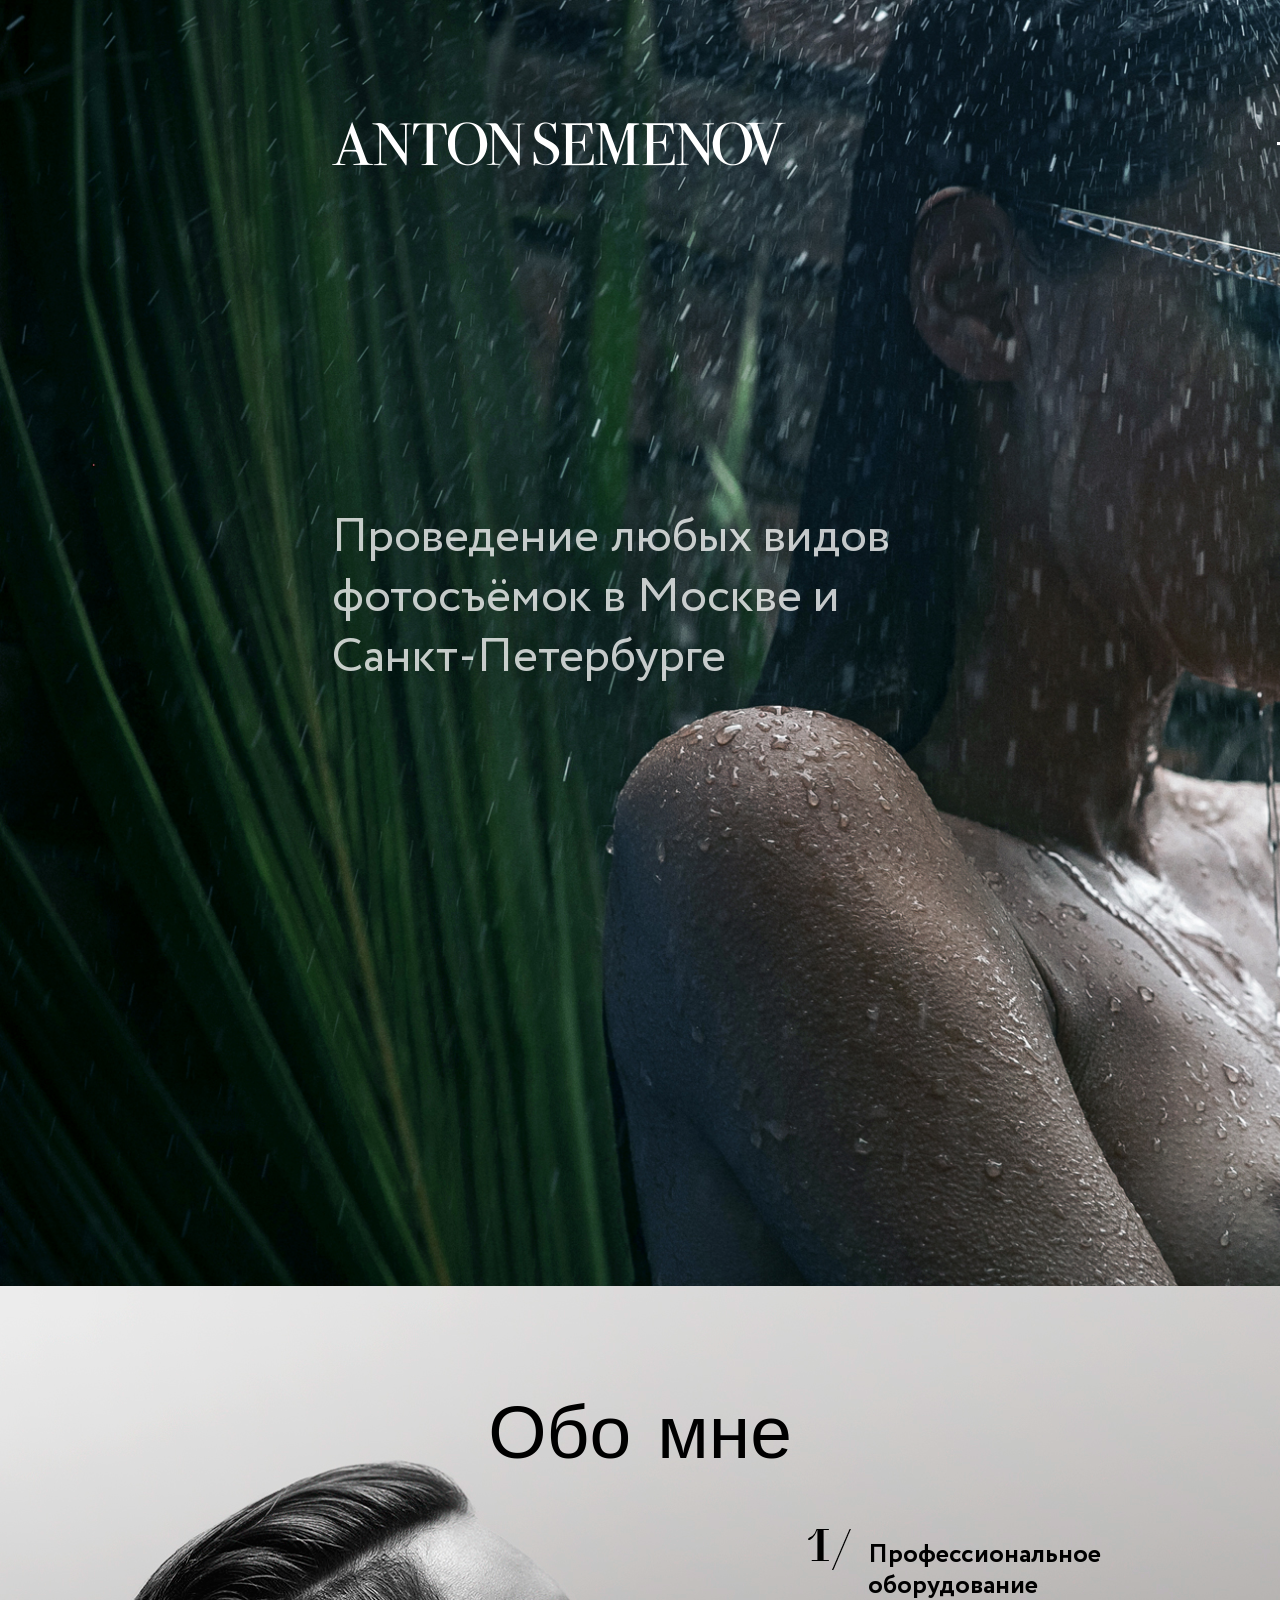
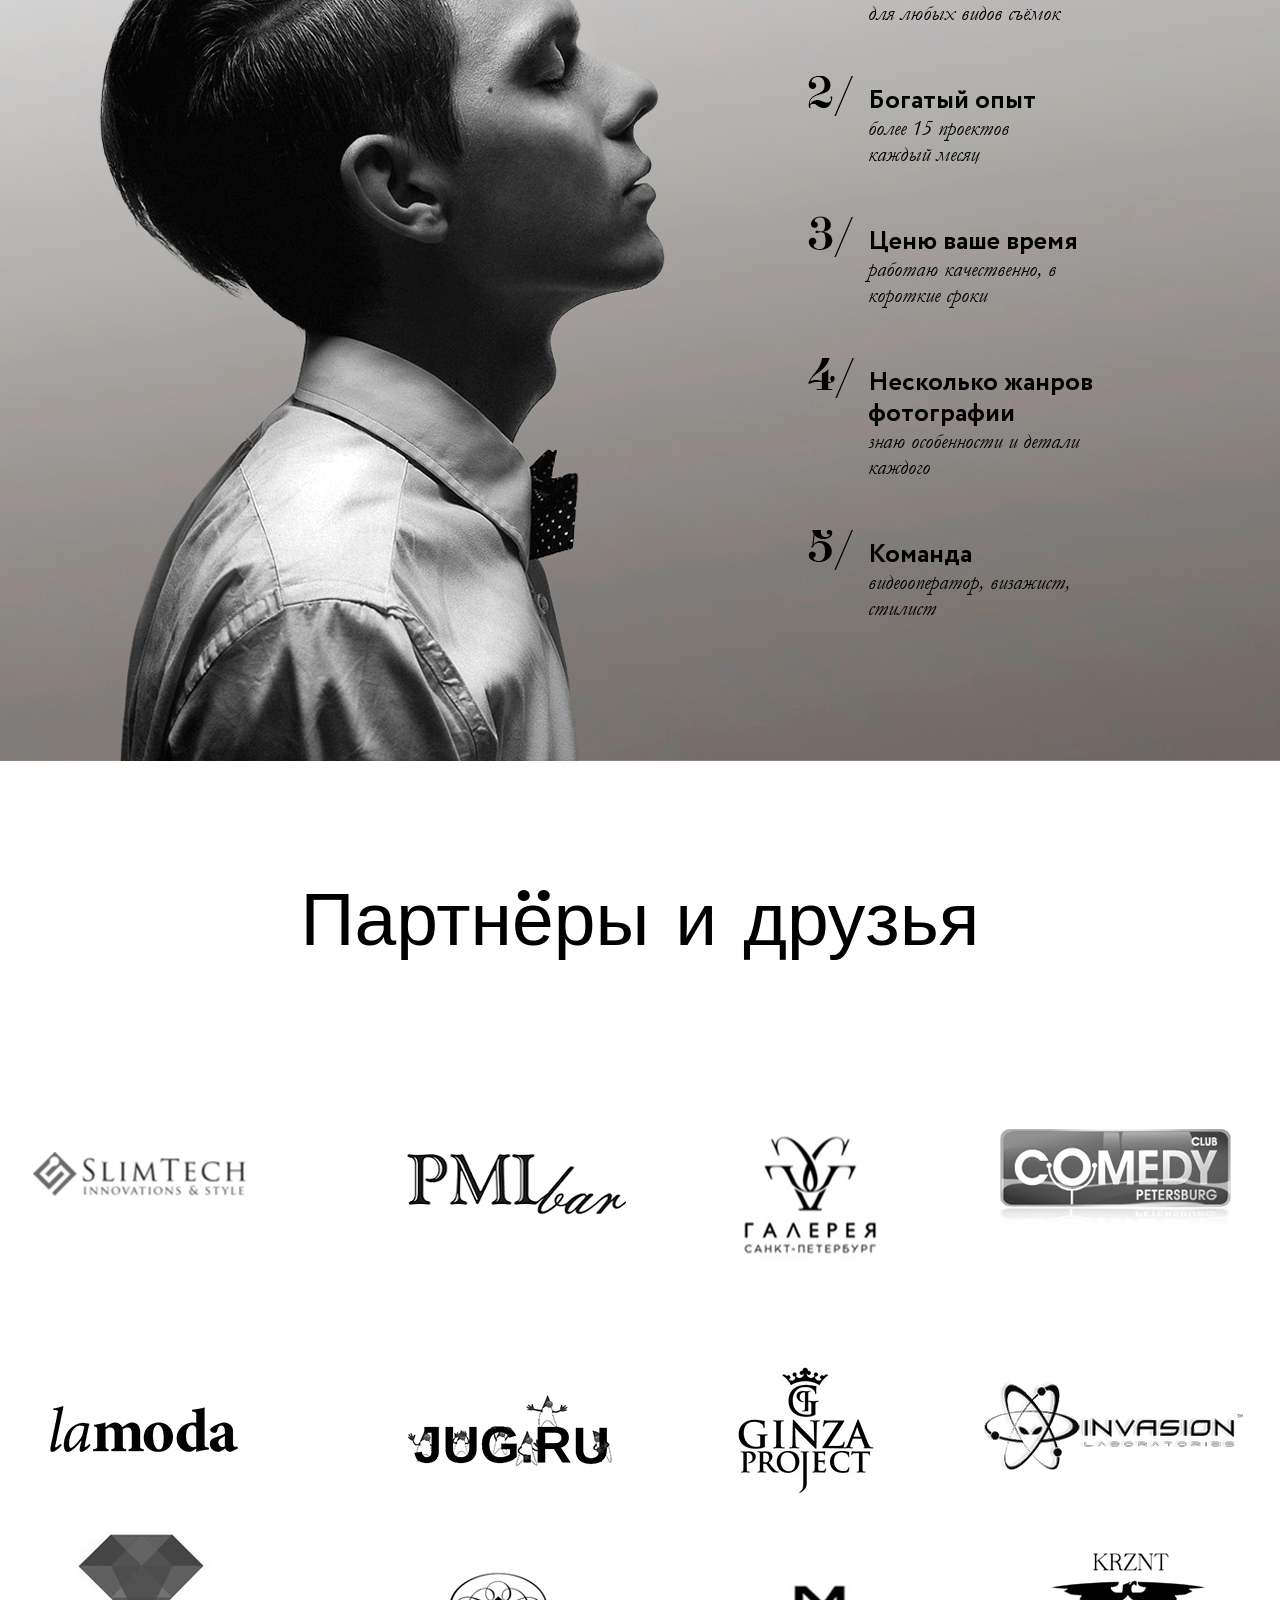
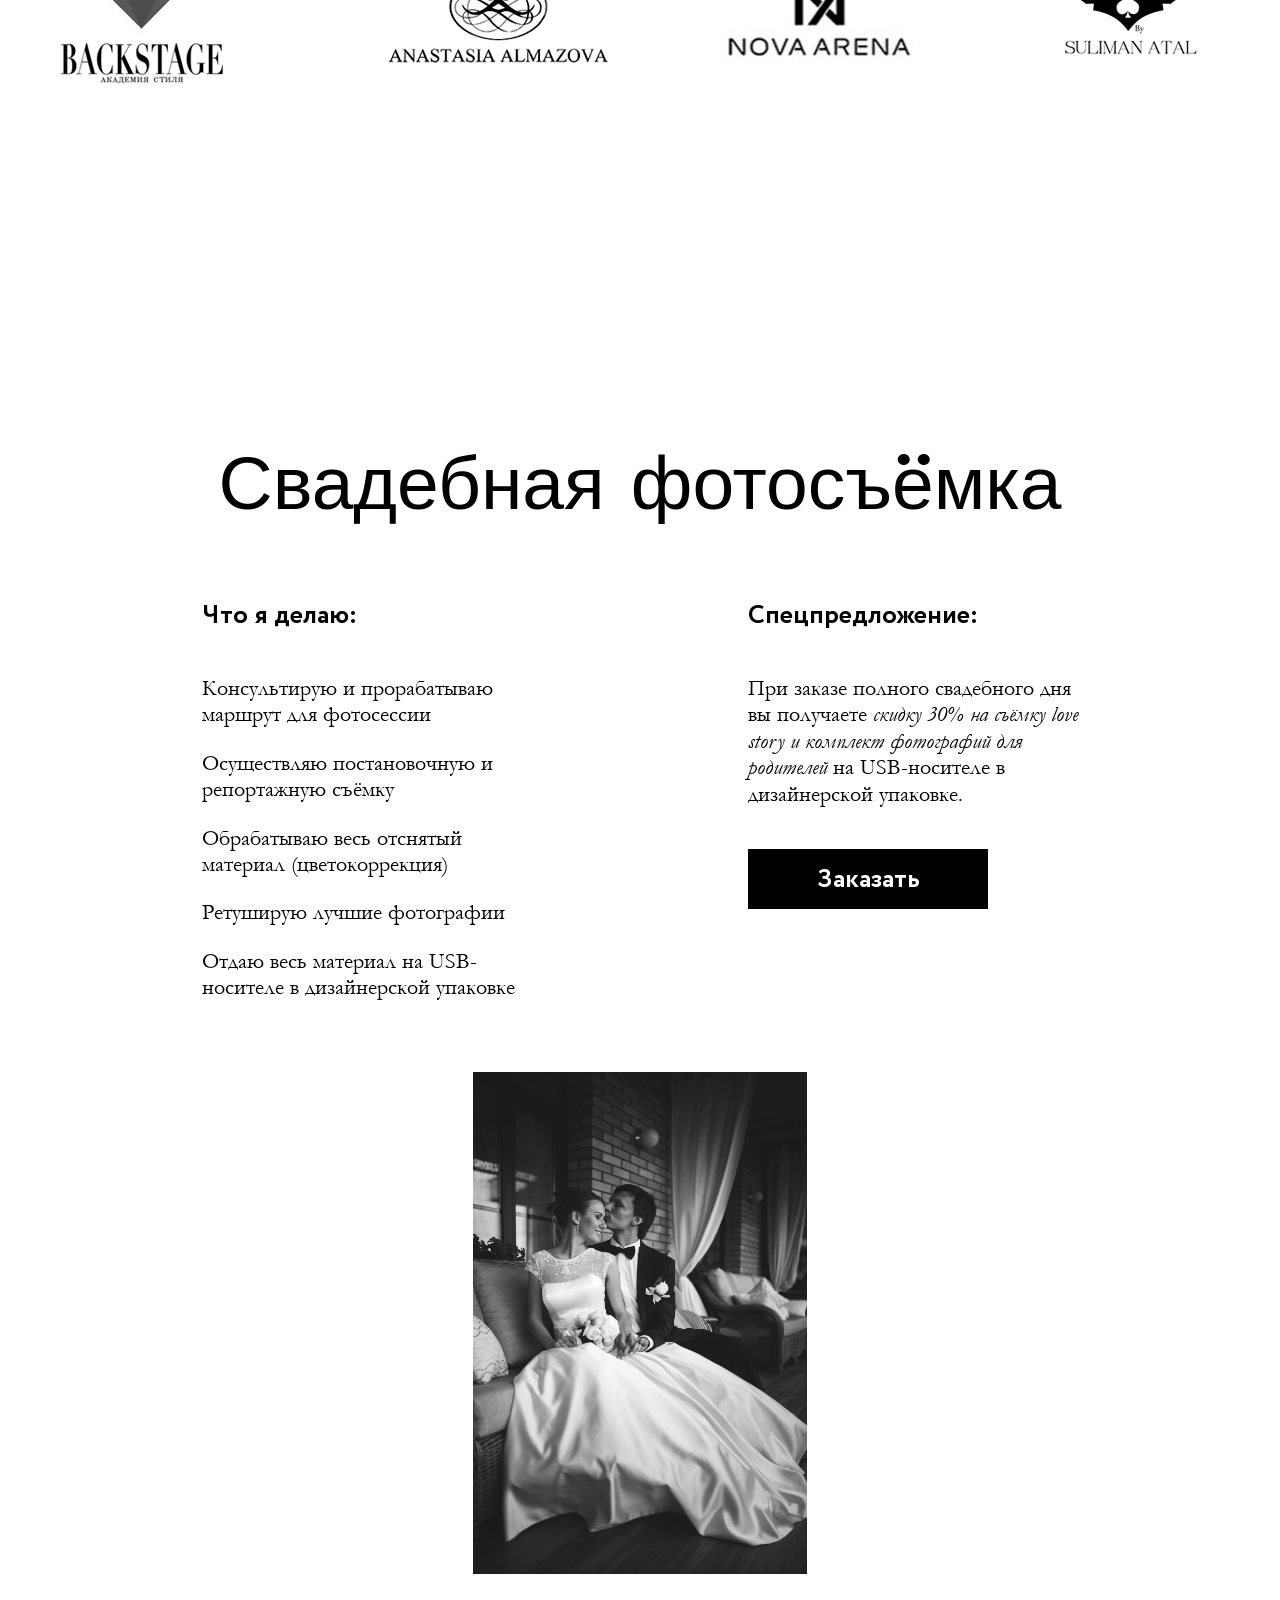
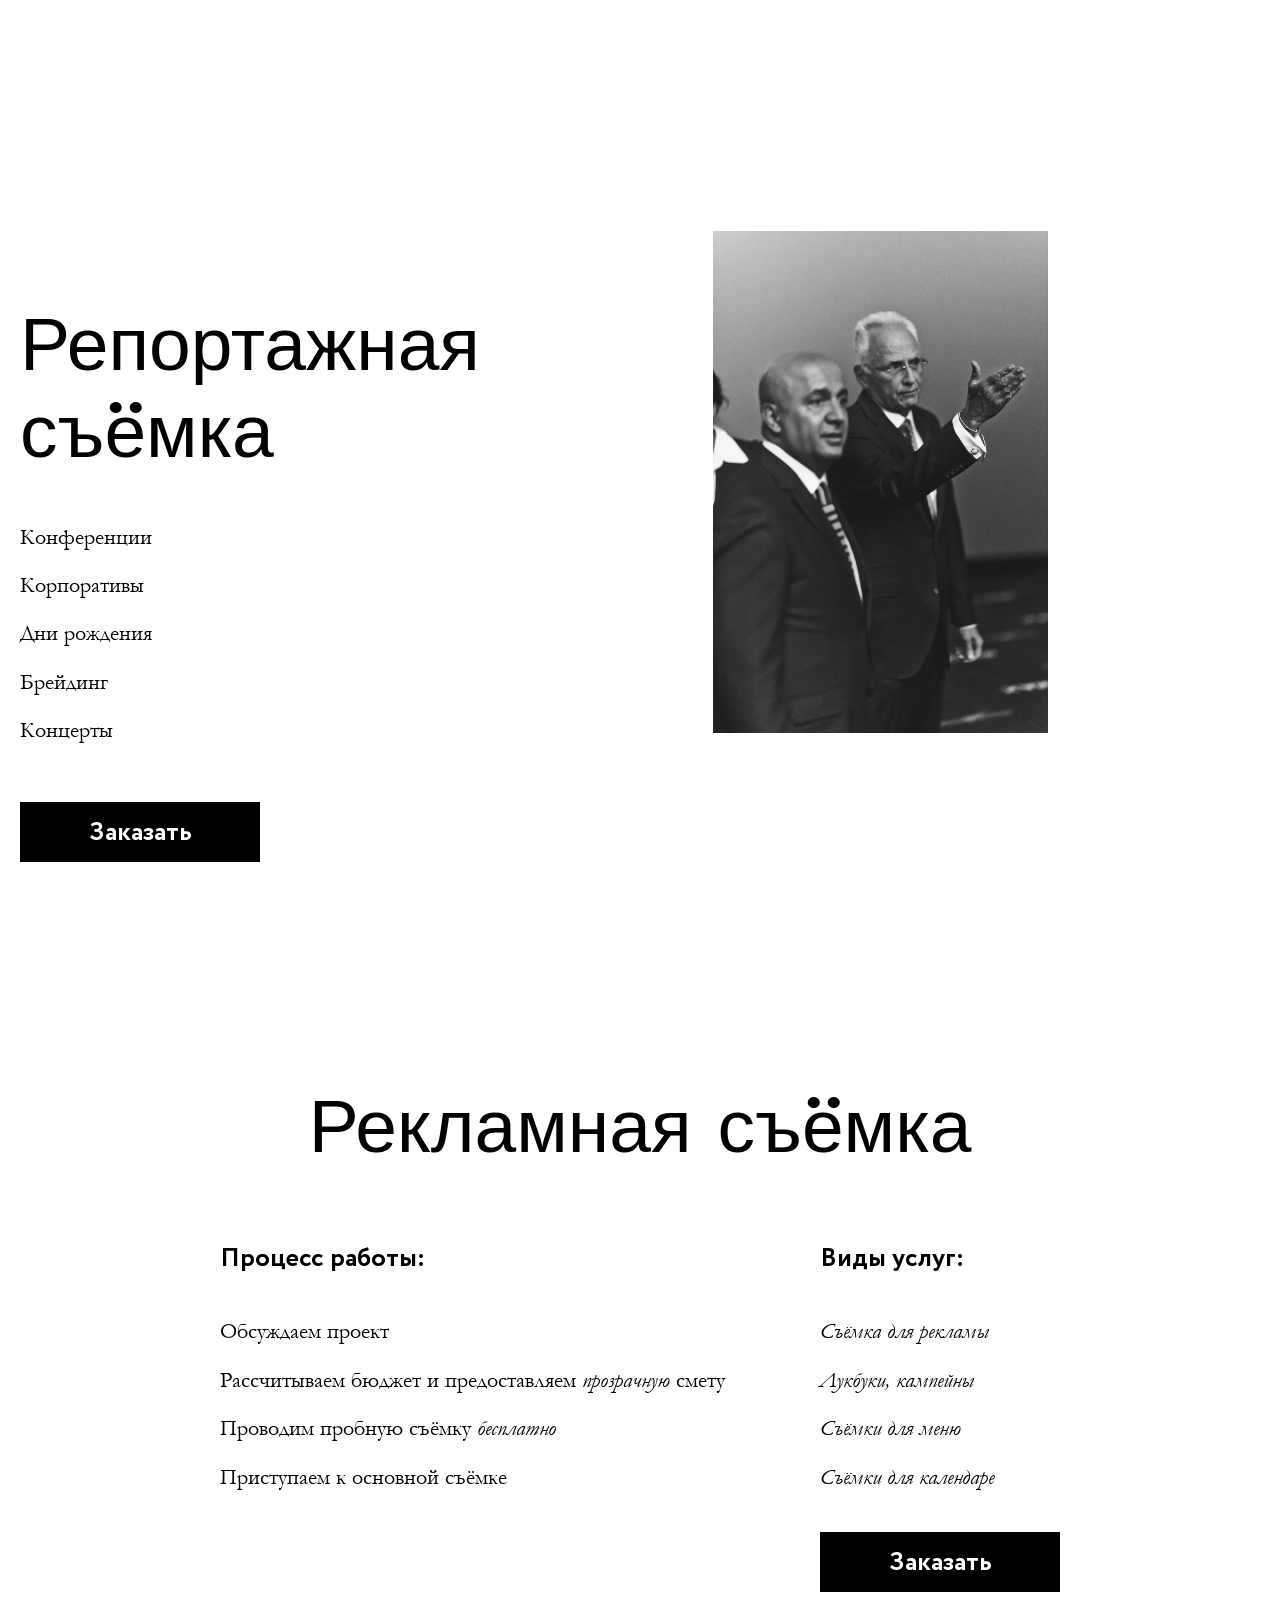
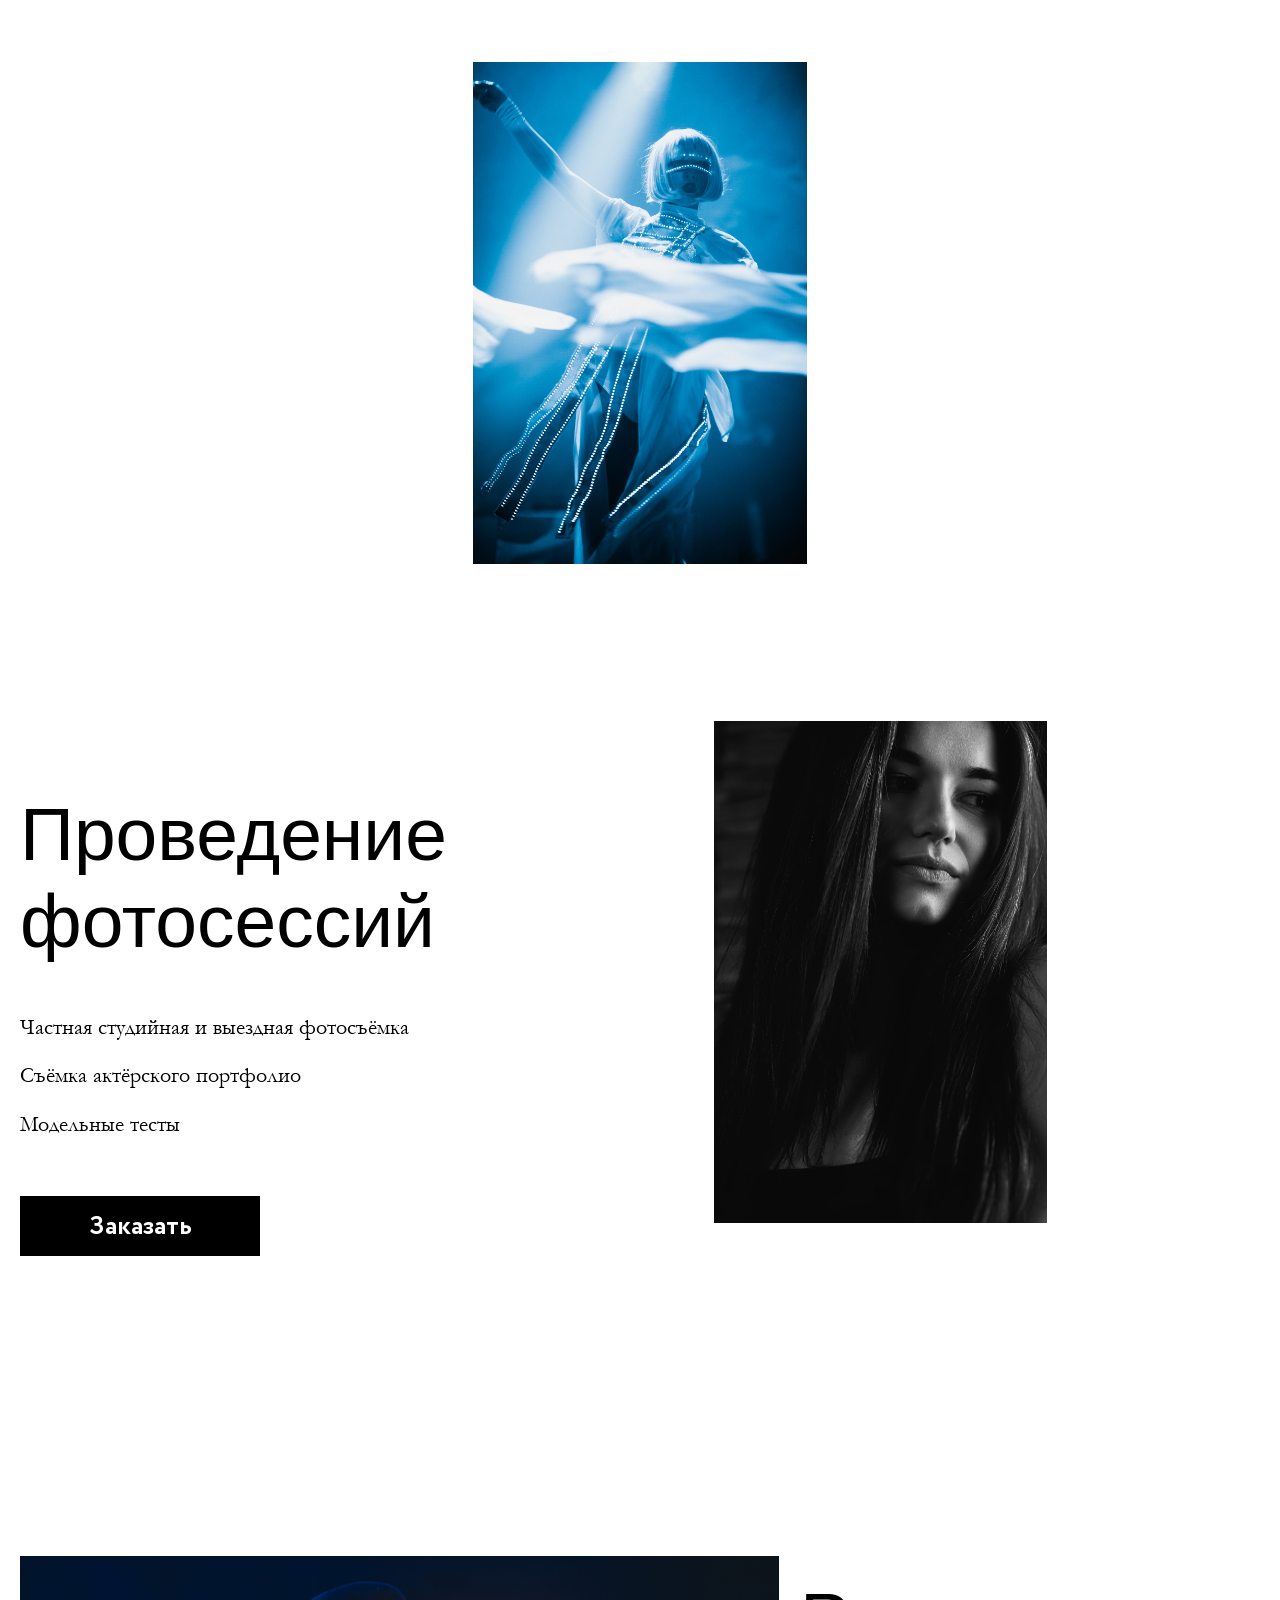
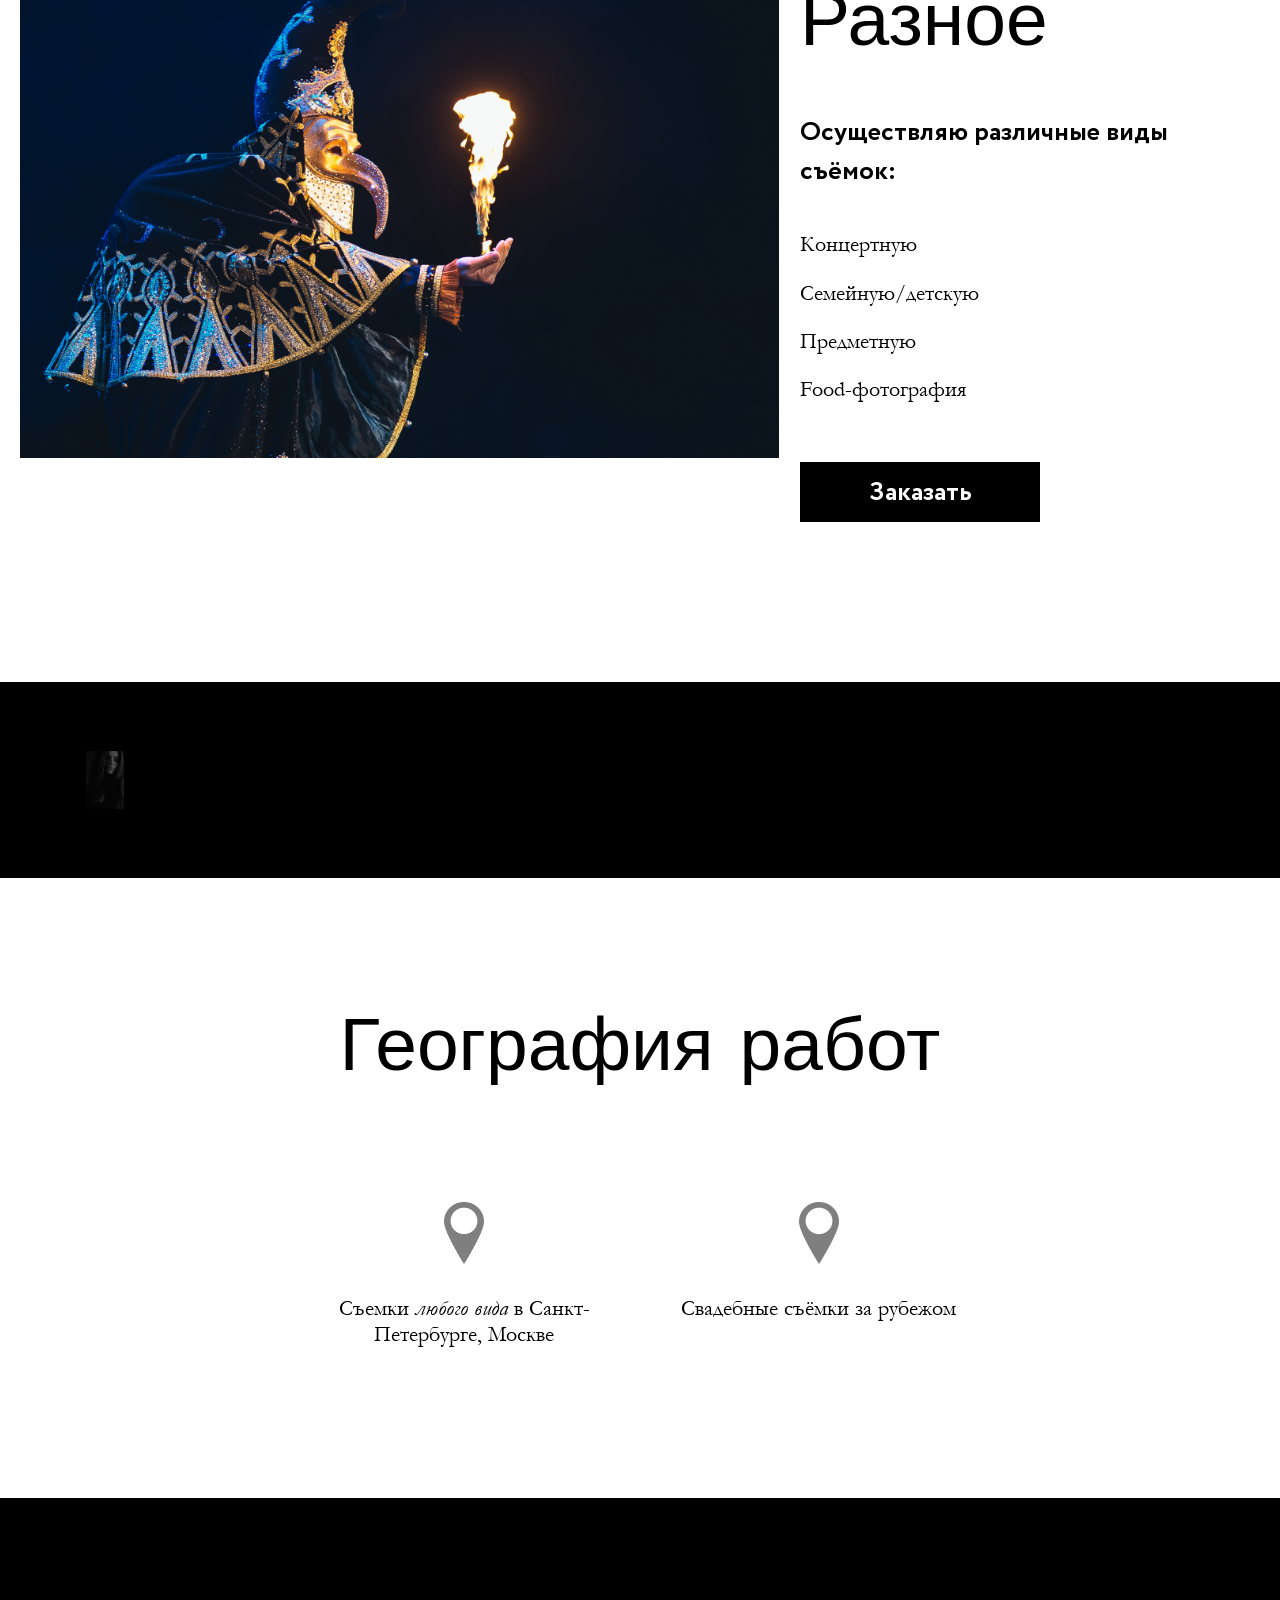
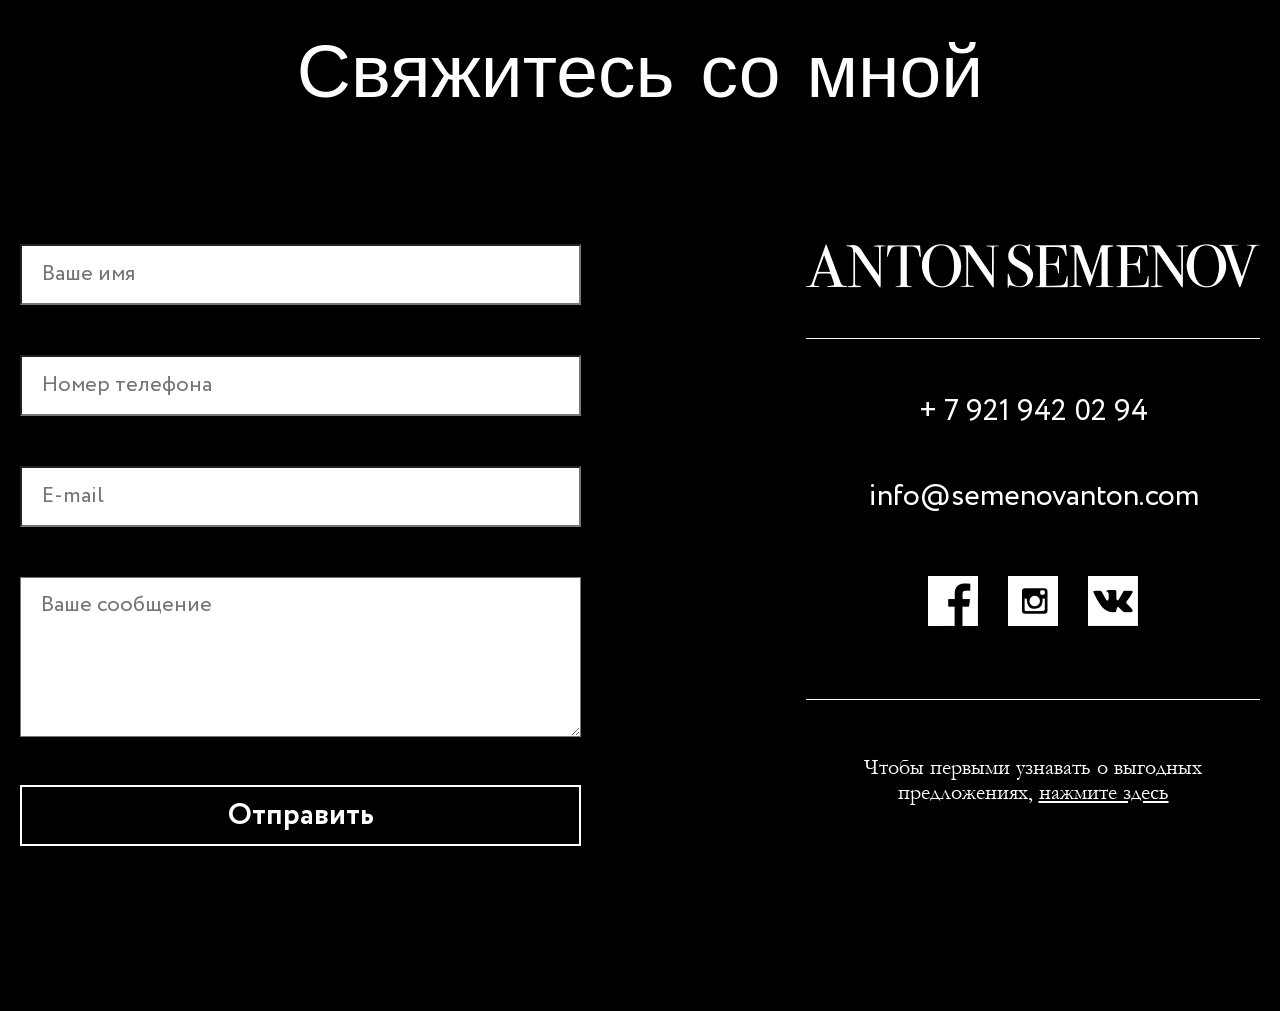
==== commit 3f89d55d: "final release" ====
--- a/views/index.html
+++ b/views/index.html
@@ -135,7 +135,7 @@
         </div>
     </section>
     <section class="partners">
-        <div class="big-header">Партнеры и друзья</div>
+        <div class="big-header">Партн<span class="letter">е</span>ры и друзья</div>
         <div class="block-wrapper">
             <ul class="partners-list first">
                <li class="slimtech">
@@ -172,7 +172,7 @@
     <section class="wedding">
         <div class="block-wrapper clearfix">
             <article class="section-description">
-                <div class="big-header">Свадебная <span>фотосъемка</span></div>
+                <div class="big-header">Свадебная <span>фотосъ<span class="letter">е</span>мка</span></div>
                 <div class="articles clearfix">
                     <div class="offer">
                         <div class="offer-name">Что я делаю:</div>
@@ -232,7 +232,7 @@
         <div class="block-wrapper clearfix">
             <article class="section-description">
             <div class="articles">
-                <div class="big-header">Репортажная <span>съемка</span></div>
+                <div class="big-header">Репортажная <span>съ<span class="letter">е</span>мка</span></div>
                 <div class="offer">
                     <ul class="offer-list">
                         <li>Конференции
@@ -282,7 +282,7 @@
     <section class="ads">
         <div class="block-wrapper clearfix">
             <article class="section-description">
-                <div class="big-header">Рекламная <span>съемка</span></div>
+                <div class="big-header">Рекламная <span>съ<span class="letter">е</span>мка</span></div>
                 <div class="articles clearfix">
                     <div class="offer">
                         <div class="offer-name">Процесс работы:</div>
@@ -411,6 +411,7 @@
     <section class="large-gallery">
         <ul class="large-gallery-container" id="owl-carousel">
             <li data-src="../assets/images/photoset/big1.jpg">
+
                 <img class="small-img vertical" src="../assets/images/photoset/big1.jpg" />
             <a href="../assets/images/photoset/big2.jpg">
                 <img class="small-img" src="../assets/images/photoset/big2.jpg" />
--- a/assets/stylesheets/main.css
+++ b/assets/stylesheets/main.css
@@ -27,9 +27,8 @@
   font-style: normal; }
 @font-face {
   font-family: 'didona';
-  src: url("../fonts/didona/Didona.eot") format("embedded-opentype");
-  src: url("../fonts/didona/Didona.eot");
-  src: url("../fonts/didona/Didona.eot") format("embedded-opentype"), url("../fonts/didona/Didona.woff") format("woff"), url("../fonts/didona/Didona.ttf") format("truetype"), url("../fonts/didona/Didona.svg") format("svg");
+  src: url("../fonts/didona/didona_allfont.ru-webfont.eot");
+  src: url("../fonts/didona/didona_allfont.ru-webfont.eot?#iefix") format("embedded-opentype"), url("../fonts/didona/didona_allfont.ru-webfont.woff2") format("woff2"), url("../fonts/didona/didona_allfont.ru-webfont.woff") format("woff"), url("../fonts/didona/didona_[allfont.ru].ttf") format("truetype"), url("../fonts/didona/didona_allfont.ru-webfont.svg#didonaregular") format("svg");
   font-weight: normal;
   font-style: normal; }
 @font-face {
@@ -112,7 +111,17 @@
 .big-header {
   font-family: "didona", "didonaregular", sans-serif;
   font-size: 75px;
-  color: #000; }
+  color: #000;
+  position: relative; }
+  .big-header .letter {
+    position: relative;
+    display: inline !important;
+    padding-left: 0 !important; }
+    .big-header .letter:before {
+      position: absolute;
+      top: -45px;
+      content: "..";
+      left: 2px; }
 
 .about-me {
   height: 1075px;
@@ -278,7 +287,7 @@
   display: block;
   width: 1903px;
   max-width: 1903px !important;
-  height: 1080px;
+  height: 1286px;
   margin: 0 auto;
   background: #444444; }
   .slider .slider-wrapper {
@@ -298,25 +307,24 @@
     left: 0;
     width: 1903px;
     max-width: 1903px !important;
-    height: 1080px;
+    height: 1286px;
     text-align: center; }
     .slider .item .slider-img-container {
       position: absolute;
       top: 0;
       left: 0;
       width: 100%;
-      height: 1080px; }
+      height: 1286px; }
     .slider .item .slider-img {
       display: block;
       margin: 0 auto;
       width: 1903px;
-      height: 1080px; }
-      @media (max-width: 1919px) {
-        .slider .item .slider-img {
-          position: absolute;
-          left: 50%;
-          top: 0;
-          margin-left: -951.5px; } }
+      height: 1286px;
+      position: absolute;
+      left: 50%;
+      top: 50%;
+      margin-top: -643px;
+      margin-left: -951.5px; }
   .slider .contacts {
     margin-bottom: 327px; }
     .slider .contacts .logo {
@@ -582,23 +590,24 @@
       .wedding .big-header {
         text-align: left; }
         .wedding .big-header span {
-          display: block;
-          padding-left: 25px; }
+          display: block; }
       .wedding .block-wrapper {
         width: 1680px; }
       .wedding .section-description {
+        padding-left: 82px;
+        -webkit-box-sizing: border-box;
+        -moz-box-sizing: border-box;
+        box-sizing: border-box;
         margin: 0;
         float: right; }
         .wedding .section-description .big-header {
           -webkit-box-sizing: border-box;
           -moz-box-sizing: border-box;
-          box-sizing: border-box;
-          padding-left: 20px; }
+          box-sizing: border-box; }
       .wedding .articles {
         -webkit-box-sizing: border-box;
         -moz-box-sizing: border-box;
-        box-sizing: border-box;
-        padding-left: 82px; }
+        box-sizing: border-box; }
       .wedding .gallery {
         margin: 70px 0 0 0;
         float: left; } }
@@ -630,7 +639,7 @@
         height: 1px;
         width: 319px;
         background: #000;
-        top: 225px;
+        top: 185px;
         left: 0;
         content: ""; }
       .report .block-wrapper {
@@ -677,23 +686,24 @@
       .ads .big-header {
         text-align: left; }
         .ads .big-header span {
-          display: block;
-          padding-left: 25px; }
+          display: block; }
       .ads .block-wrapper {
         width: 1680px; }
       .ads .section-description {
+        padding-left: 82px;
+        -webkit-box-sizing: border-box;
+        -moz-box-sizing: border-box;
+        box-sizing: border-box;
         margin: 0;
         float: right; }
         .ads .section-description .big-header {
           -webkit-box-sizing: border-box;
           -moz-box-sizing: border-box;
-          box-sizing: border-box;
-          padding-left: 20px; }
+          box-sizing: border-box; }
       .ads .articles {
         -webkit-box-sizing: border-box;
         -moz-box-sizing: border-box;
-        box-sizing: border-box;
-        padding-left: 82px; }
+        box-sizing: border-box; }
       .ads .gallery {
         margin: 70px 0 0 0;
         float: left; } }
@@ -727,7 +737,7 @@
         height: 1px;
         width: 319px;
         background: #000;
-        top: 125px;
+        top: 90px;
         left: 0;
         content: ""; }
       .photoset .block-wrapper {
@@ -770,7 +780,7 @@
         height: 1px;
         width: 569px;
         background: #000;
-        top: 245px;
+        top: 285px;
         right: 0;
         content: ""; }
       .others .block-wrapper {
